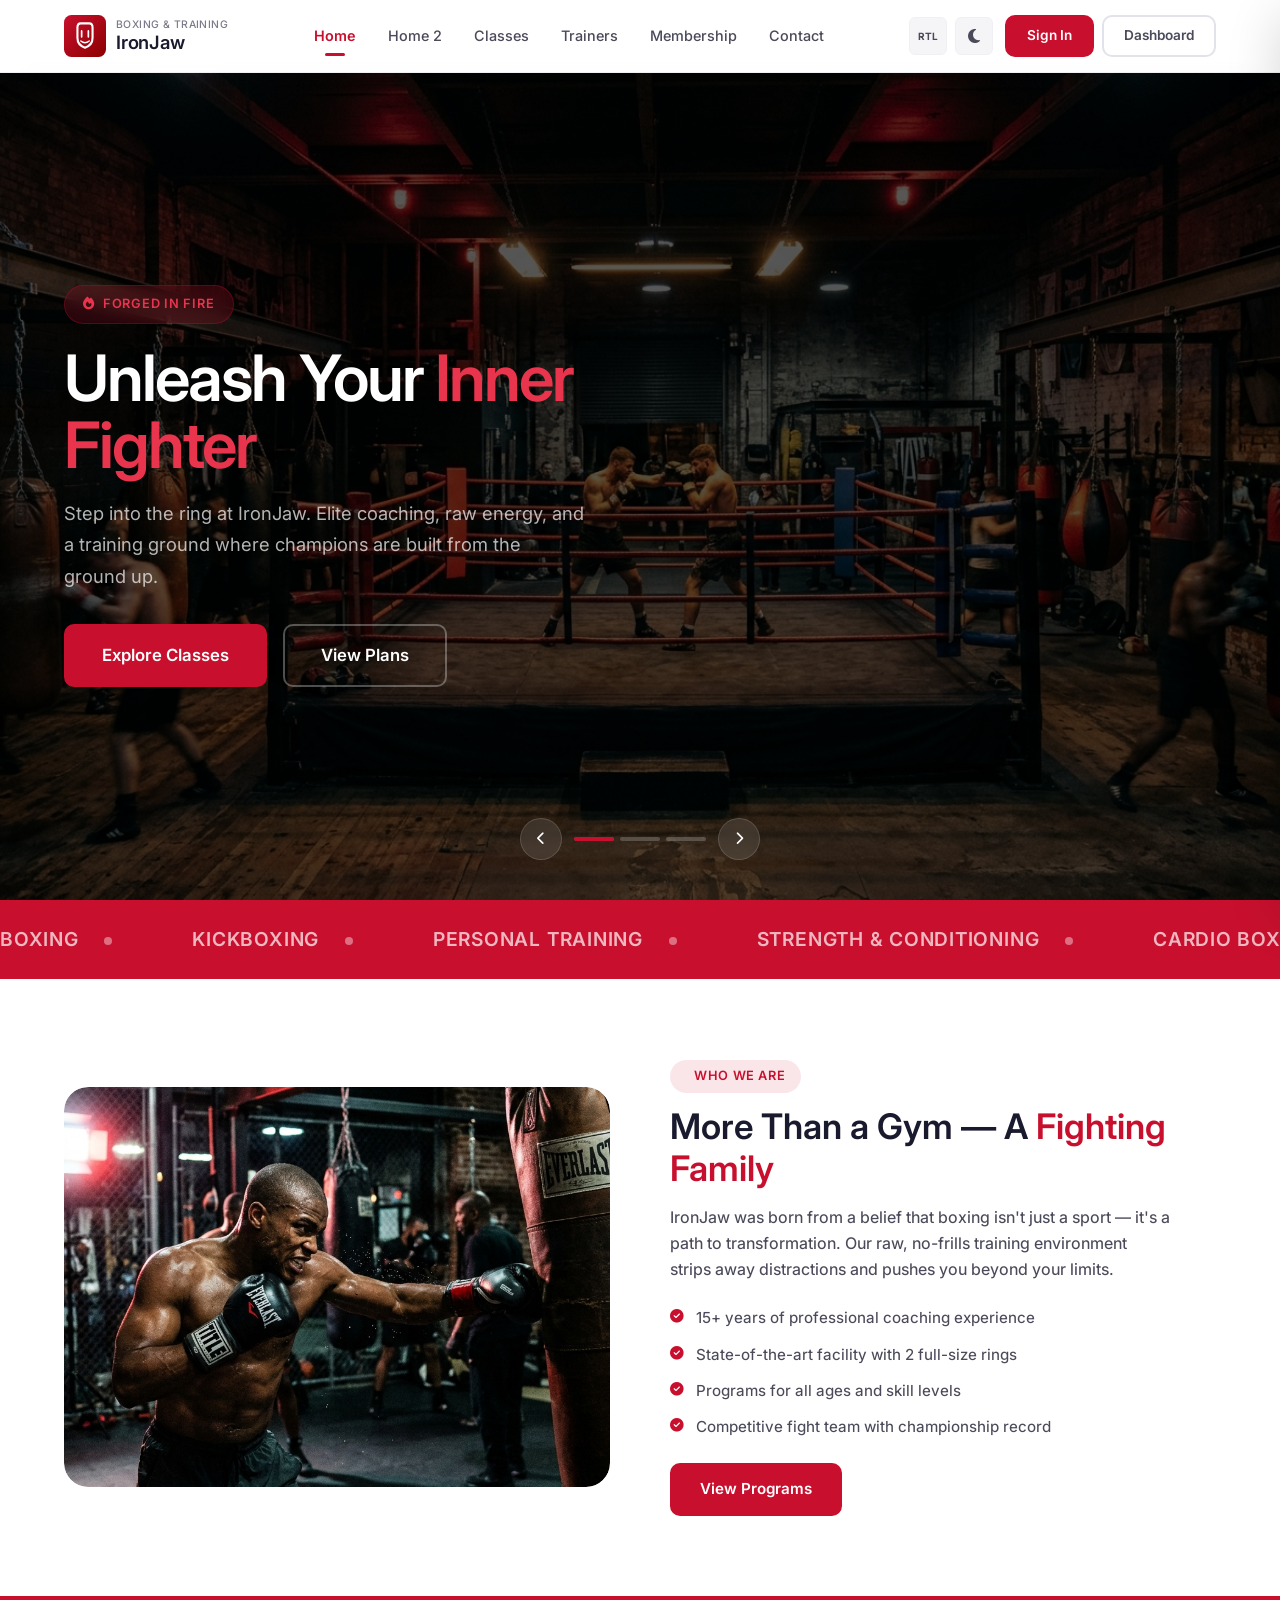
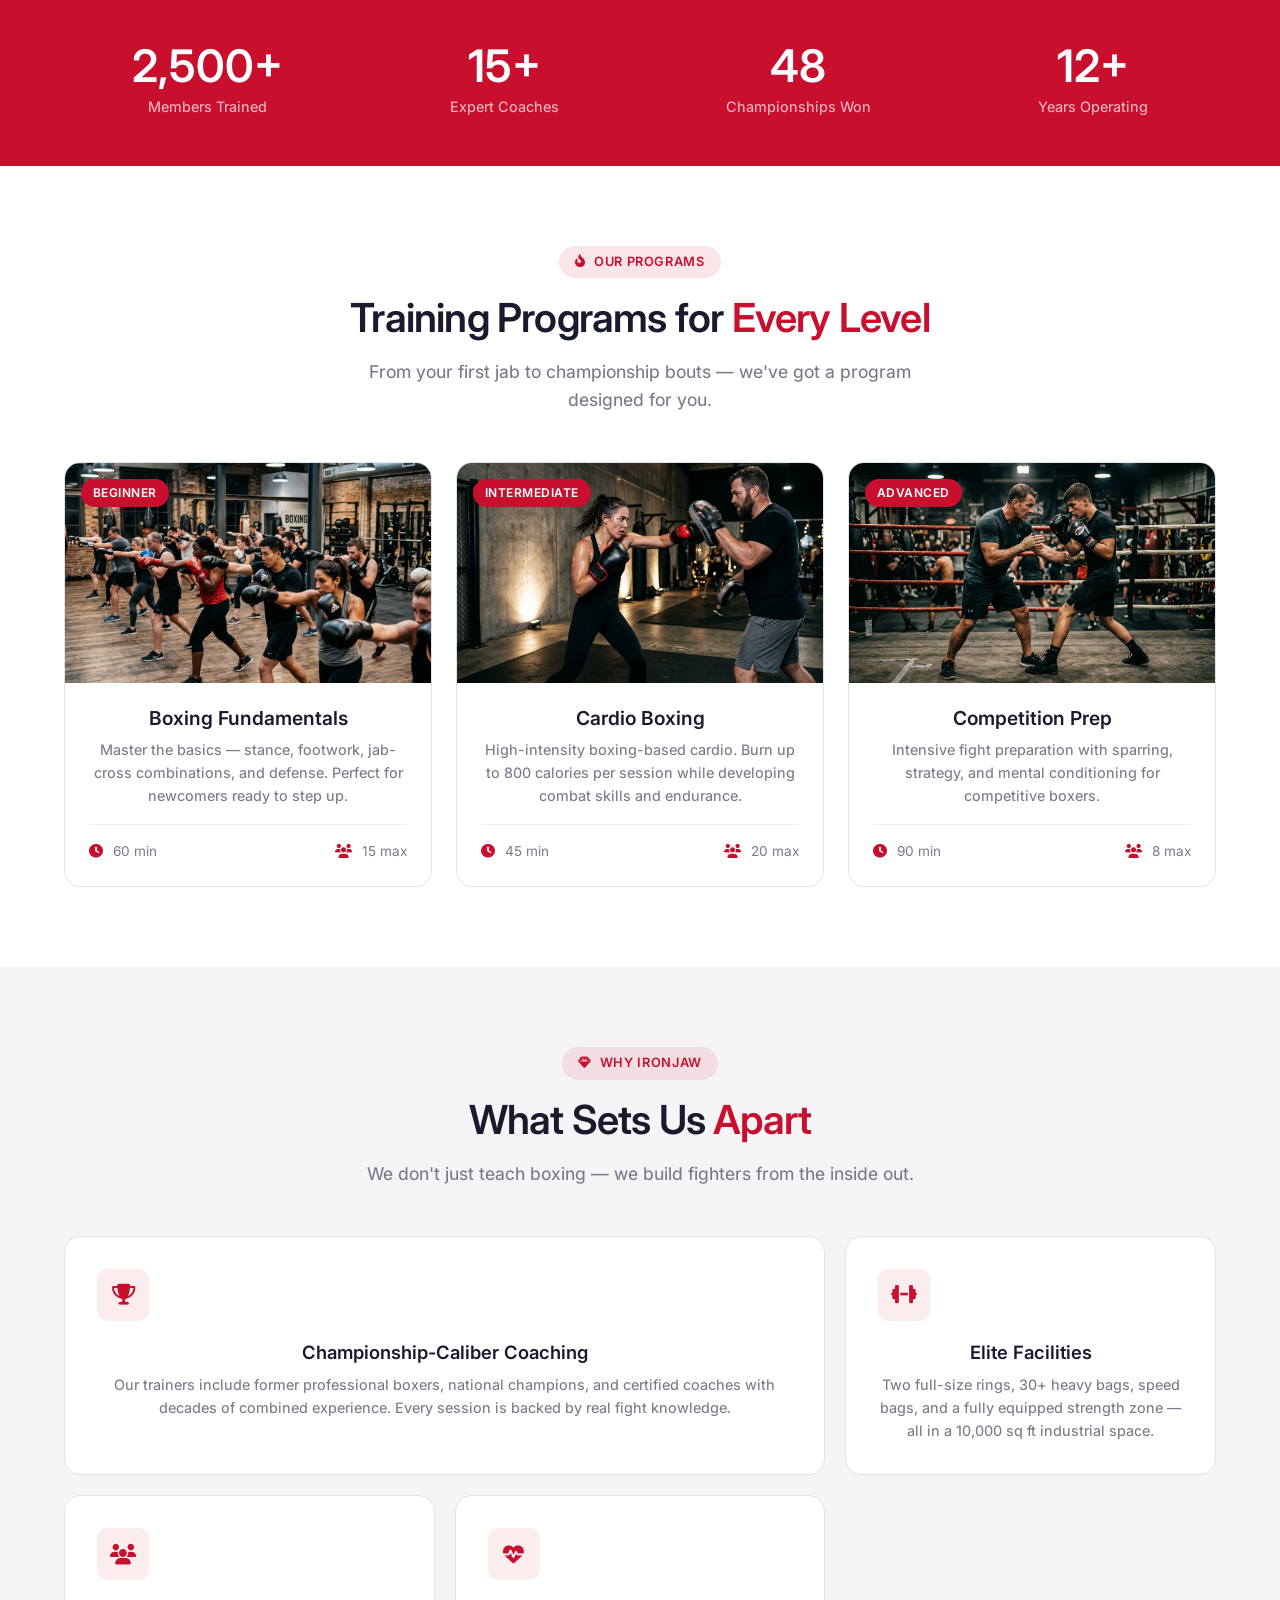
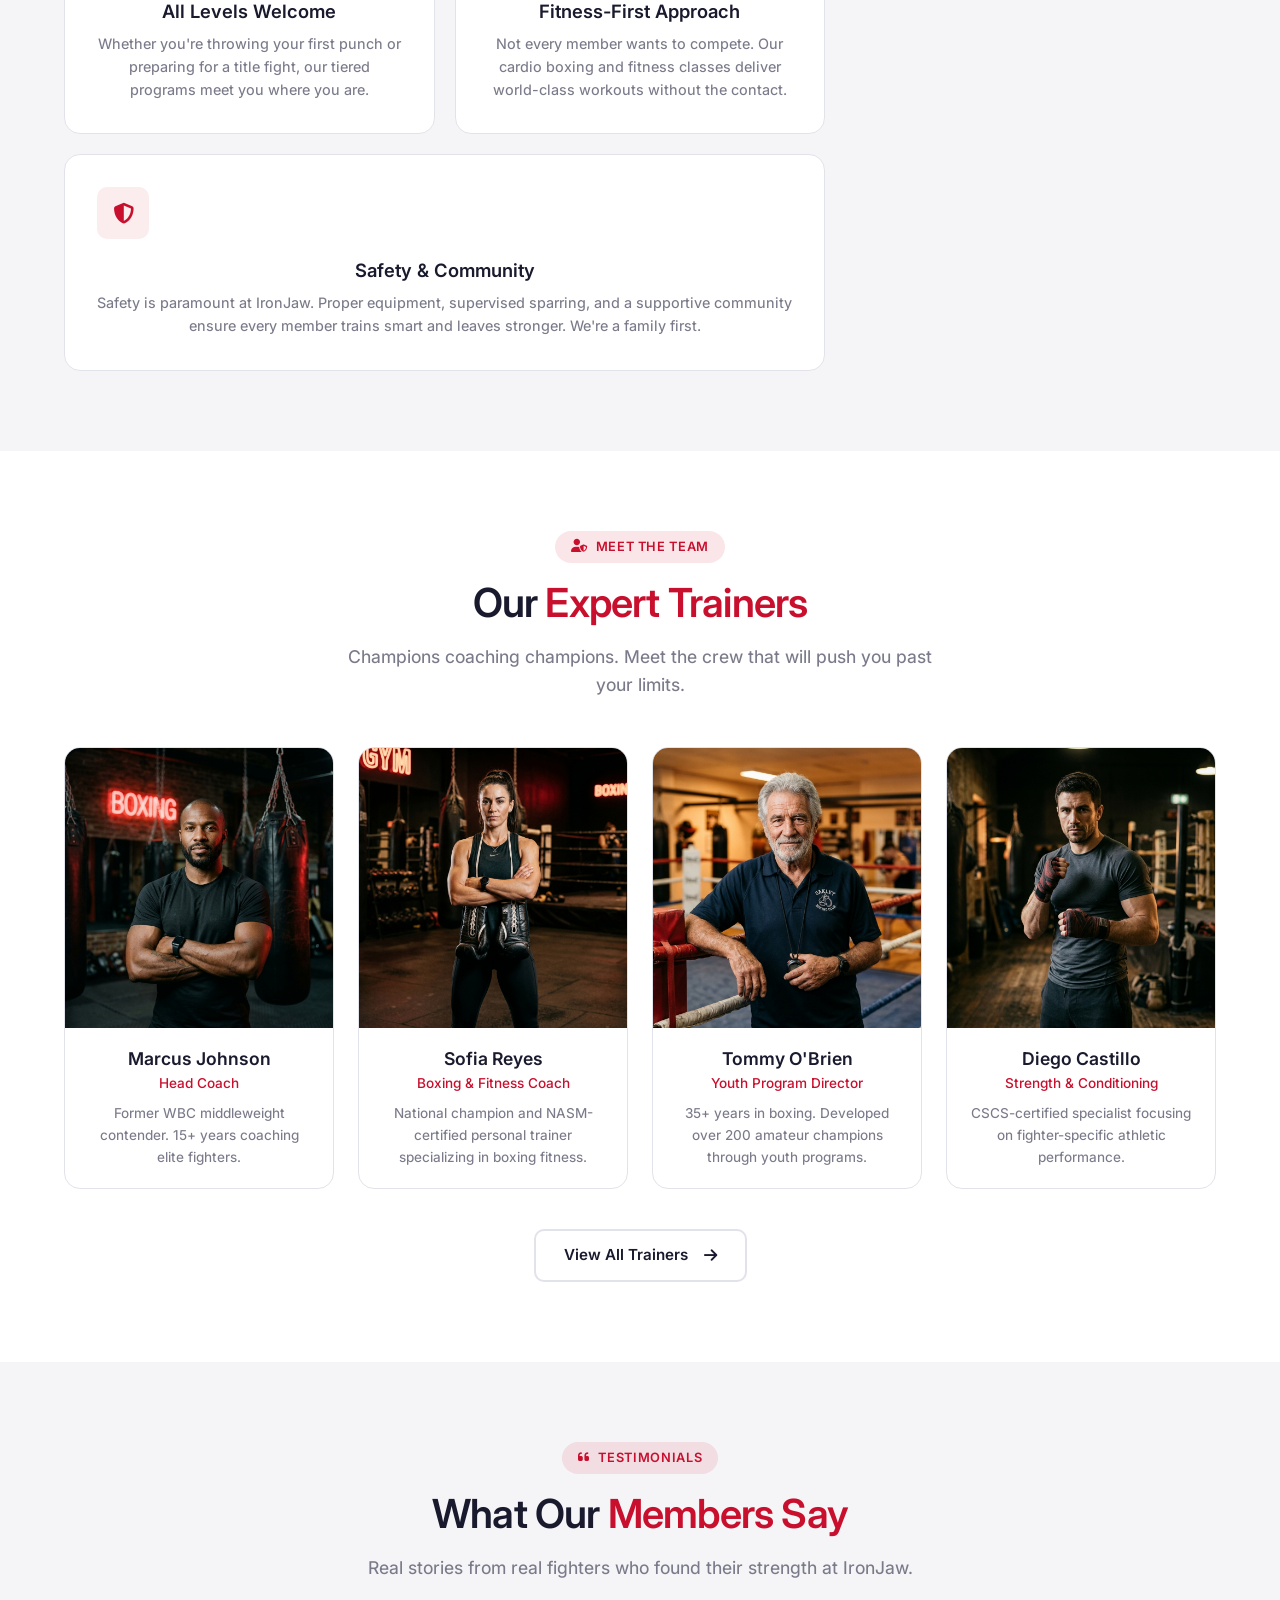
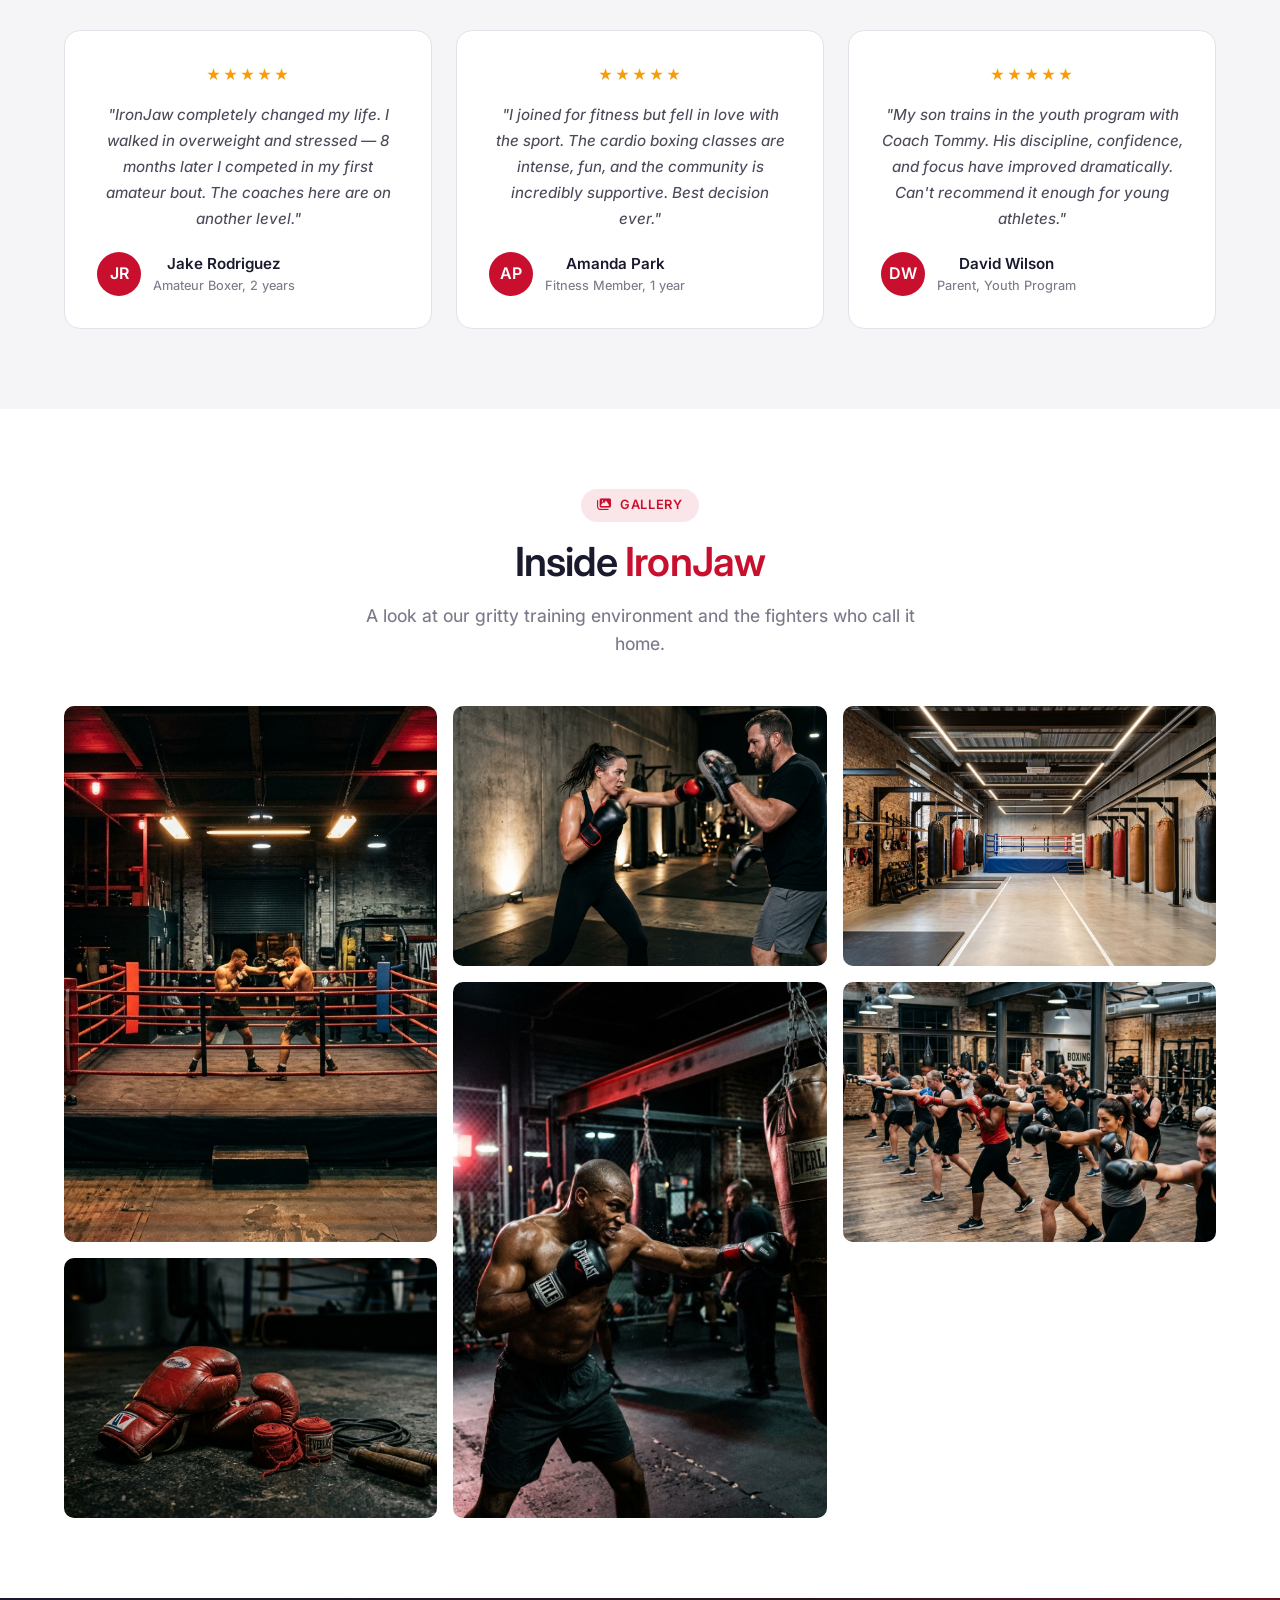
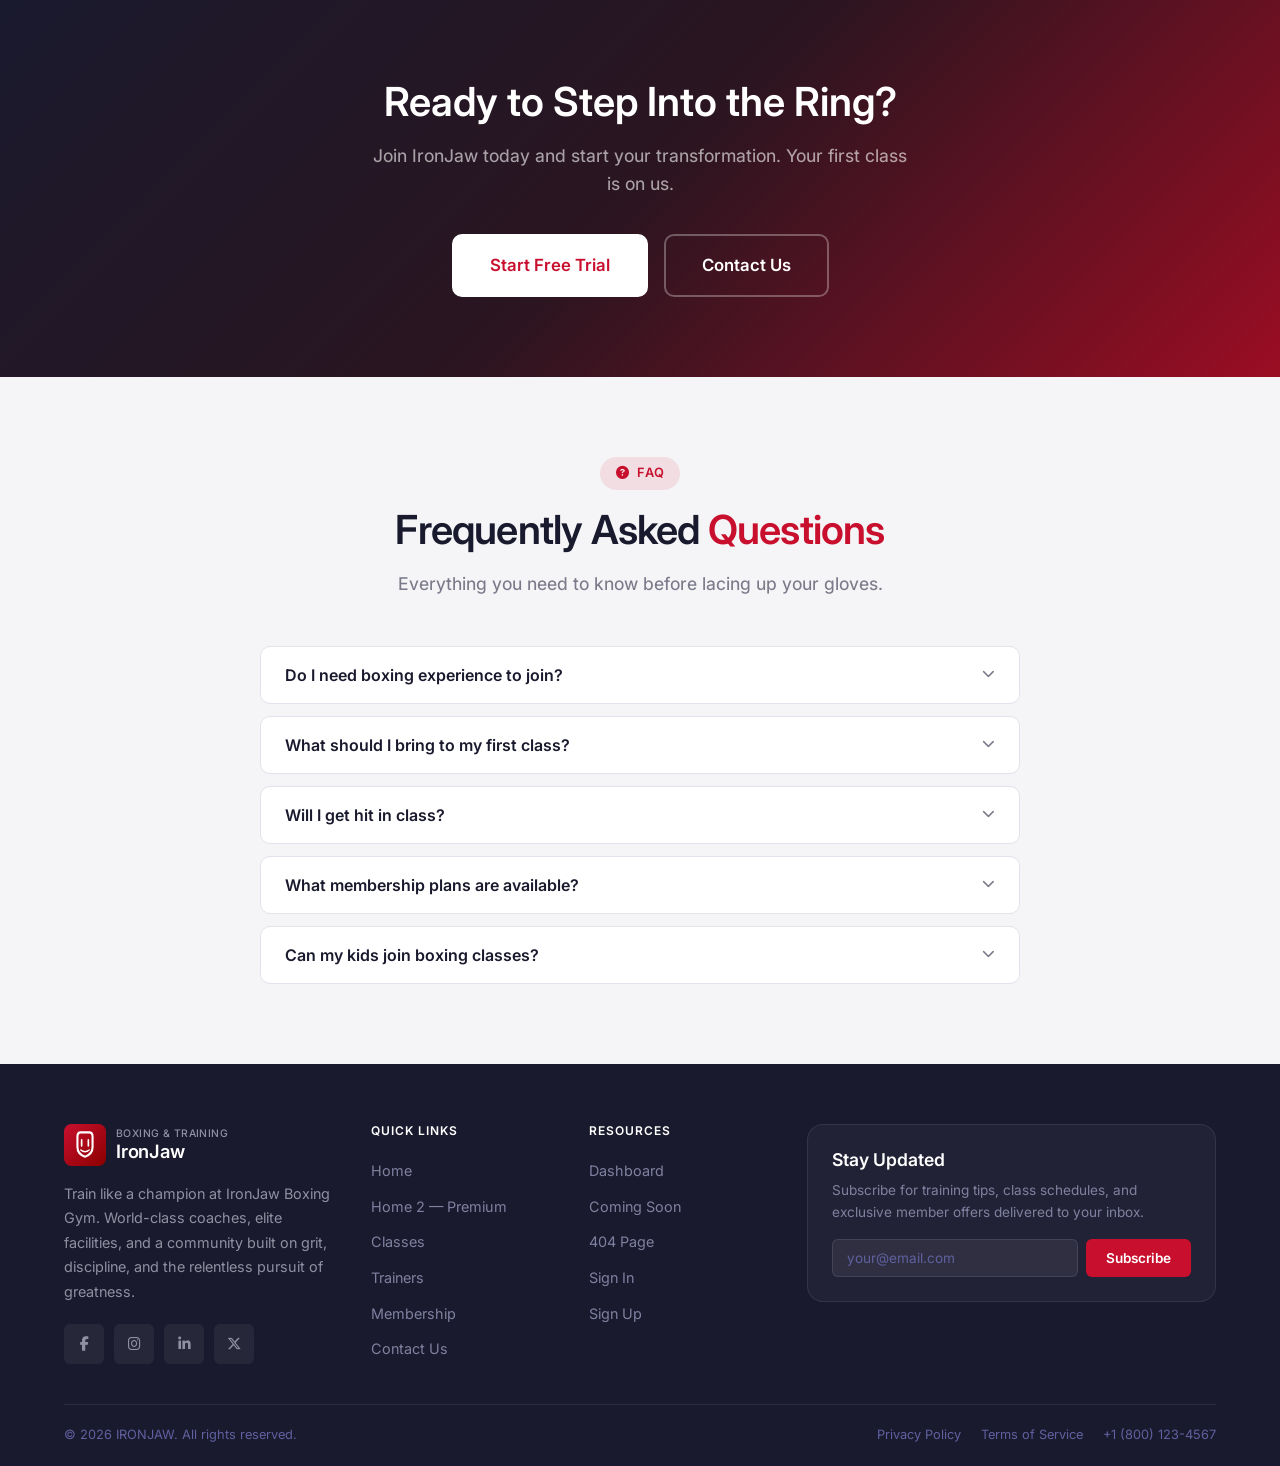
==== index.html @ fade88fa "first commit" ====
<!DOCTYPE html>
<html lang="en" dir="ltr" id="root-html">
<head>
    <meta charset="UTF-8">
    <meta name="viewport" content="width=device-width, initial-scale=1.0">
    <title>IronJaw — Boxing Gym & Training Center</title>
    <meta name="description" content="Train like a champion at IronJaw Boxing Gym. World-class coaches, elite group classes, personal training, and a community forged in grit and discipline.">
    <link rel="icon" href="favicon.svg" type="image/svg+xml">
    <link rel="preconnect" href="https://fonts.googleapis.com">
    <link rel="preconnect" href="https://fonts.gstatic.com" crossorigin>
    <link href="https://fonts.googleapis.com/css2?family=Inter:wght@400;450;500;600;700&display=swap" rel="stylesheet">
    <link rel="stylesheet" href="https://cdnjs.cloudflare.com/ajax/libs/font-awesome/6.5.1/css/all.min.css">
    <link rel="stylesheet" href="style.css">
    <script>
        (function(){try{if(localStorage.getItem('ij-dark')==='1'){document.documentElement.classList.add('dark')}if(localStorage.getItem('ij-rtl')==='1'){document.documentElement.setAttribute('dir','rtl')}}catch(e){}})();
    </script>
</head>
<body>

<div id="navbar-placeholder"></div>

<!-- ============ HERO SLIDER ============ -->
<section class="hero-slider" id="heroSlider">
    <div class="hero-slide active" aria-hidden="false">
        <div class="hero-slide-bg"><img src="assets/images/hero-boxing-ring.jpg" alt="Boxing ring with athletes training"></div>
        <div class="hero-slide-content">
            <div class="hero-tag"><i class="fas fa-fire"></i> Forged in Fire</div>
            <h1 class="hero-title">Unleash Your <span>Inner Fighter</span></h1>
            <p class="hero-desc">Step into the ring at IronJaw. Elite coaching, raw energy, and a training ground where champions are built from the ground up.</p>
            <div class="hero-actions">
                <a href="classes.html" class="btn btn-primary btn-lg">Explore Classes</a>
                <a href="pricing.html" class="btn btn-secondary btn-lg" style="color:#fff;border-color:rgba(255,255,255,0.3);">View Plans</a>
            </div>
        </div>
    </div>
    <div class="hero-slide" aria-hidden="true">
        <div class="hero-slide-bg"><img src="assets/images/hero2-sparring.jpg" alt="Two boxers sparring in ring"></div>
        <div class="hero-slide-content">
            <div class="hero-tag"><i class="fas fa-dumbbell"></i> Train Hard</div>
            <h1 class="hero-title">Train Like a <span>Champion</span></h1>
            <p class="hero-desc">From beginners to competitive fighters, our world-class trainers guide you every step — developing power, speed, and unstoppable confidence.</p>
            <div class="hero-actions">
                <a href="trainers.html" class="btn btn-primary btn-lg">Meet Trainers</a>
                <a href="signup.html" class="btn btn-secondary btn-lg" style="color:#fff;border-color:rgba(255,255,255,0.3);">Start Free Trial</a>
            </div>
        </div>
    </div>
    <div class="hero-slide" aria-hidden="true">
        <div class="hero-slide-bg"><img src="assets/images/coach-training.jpg" alt="Coach training boxer in ring"></div>
        <div class="hero-slide-content">
            <div class="hero-tag"><i class="fas fa-shield-halved"></i> Expert Guidance</div>
            <h1 class="hero-title">Personal <span>Training</span> Redefined</h1>
            <p class="hero-desc">One-on-one sessions tailored to your goals. Our certified coaches bring out peak performance in every fighter they train.</p>
            <div class="hero-actions">
                <a href="contact.html" class="btn btn-primary btn-lg">Book a Session</a>
                <a href="classes.html" class="btn btn-secondary btn-lg" style="color:#fff;border-color:rgba(255,255,255,0.3);">Class Schedule</a>
            </div>
        </div>
    </div>
    <div class="hero-controls">
        <button class="hero-nav-btn" id="heroPrevBtn" aria-label="Previous slide"><i class="fas fa-chevron-left"></i></button>
        <div class="hero-dots">
            <div class="hero-dot active"><div class="hero-dot-fill"></div></div>
            <div class="hero-dot"><div class="hero-dot-fill"></div></div>
            <div class="hero-dot"><div class="hero-dot-fill"></div></div>
        </div>
        <button class="hero-nav-btn" id="heroNextBtn" aria-label="Next slide"><i class="fas fa-chevron-right"></i></button>
    </div>
</section>

<!-- ============ SECTION 2: MARQUEE ============ -->
<div class="marquee-section">
    <div class="marquee-track">
        <span class="marquee-item">Boxing <span class="dot"></span></span>
        <span class="marquee-item">Kickboxing <span class="dot"></span></span>
        <span class="marquee-item">Personal Training <span class="dot"></span></span>
        <span class="marquee-item">Strength & Conditioning <span class="dot"></span></span>
        <span class="marquee-item">Cardio Boxing <span class="dot"></span></span>
        <span class="marquee-item">Youth Programs <span class="dot"></span></span>
        <span class="marquee-item">Competition Prep <span class="dot"></span></span>
        <span class="marquee-item">Boxing <span class="dot"></span></span>
        <span class="marquee-item">Kickboxing <span class="dot"></span></span>
        <span class="marquee-item">Personal Training <span class="dot"></span></span>
        <span class="marquee-item">Strength & Conditioning <span class="dot"></span></span>
        <span class="marquee-item">Cardio Boxing <span class="dot"></span></span>
        <span class="marquee-item">Youth Programs <span class="dot"></span></span>
        <span class="marquee-item">Competition Prep <span class="dot"></span></span>
    </div>
</div>

<!-- ============ SECTION 3: ABOUT SPLIT ============ -->
<section class="section">
    <div class="container">
        <div class="split-row">
            <div class="split-img slide-left">
                <img src="assets/images/boxer-training-bag.jpg" alt="Boxer training with heavy bag">
                <div class="split-accent"></div>
            </div>
            <div class="split-content slide-right">
                <span class="section-badge"><i class="fas fa-boxing-glove"></i> Who We Are</span>
                <h2>More Than a Gym — A <span style="color:var(--primary);">Fighting Family</span></h2>
                <p>IronJaw was born from a belief that boxing isn't just a sport — it's a path to transformation. Our raw, no-frills training environment strips away distractions and pushes you beyond your limits.</p>
                <div class="split-list">
                    <div class="split-list-item"><i class="fas fa-check-circle"></i> 15+ years of professional coaching experience</div>
                    <div class="split-list-item"><i class="fas fa-check-circle"></i> State-of-the-art facility with 2 full-size rings</div>
                    <div class="split-list-item"><i class="fas fa-check-circle"></i> Programs for all ages and skill levels</div>
                    <div class="split-list-item"><i class="fas fa-check-circle"></i> Competitive fight team with championship record</div>
                </div>
                <a href="classes.html" class="btn btn-primary">View Programs</a>
            </div>
        </div>
    </div>
</section>

<!-- ============ SECTION 4: STATS STRIP ============ -->
<div class="stats-strip">
    <div class="container">
        <div class="stat-block fade-up">
            <div class="stat-num" data-count="2500" data-suffix="+">0</div>
            <div class="stat-label">Members Trained</div>
        </div>
        <div class="stat-block fade-up delay-1">
            <div class="stat-num" data-count="15" data-suffix="+">0</div>
            <div class="stat-label">Expert Coaches</div>
        </div>
        <div class="stat-block fade-up delay-2">
            <div class="stat-num" data-count="48">0</div>
            <div class="stat-label">Championships Won</div>
        </div>
        <div class="stat-block fade-up delay-3">
            <div class="stat-num" data-count="12" data-suffix="+">0</div>
            <div class="stat-label">Years Operating</div>
        </div>
    </div>
</div>

<!-- ============ SECTION 5: PROGRAMS ============ -->
<section class="section" id="programs">
    <div class="container text-center">
        <span class="section-badge fade-up"><i class="fas fa-fire-flame-curved"></i> Our Programs</span>
        <h2 class="section-title fade-up">Training Programs for <span style="color:var(--primary);">Every Level</span></h2>
        <p class="section-subtitle fade-up">From your first jab to championship bouts — we've got a program designed for you.</p>

        <div class="programs-grid">
            <div class="program-card fade-up">
                <div class="program-card-img">
                    <img src="assets/images/group-boxing-class.jpg" alt="Group boxing class">
                    <span class="program-card-level">Beginner</span>
                </div>
                <div class="program-card-body">
                    <h3 class="program-card-title">Boxing Fundamentals</h3>
                    <p class="program-card-desc">Master the basics — stance, footwork, jab-cross combinations, and defense. Perfect for newcomers ready to step up.</p>
                    <div class="program-card-meta">
                        <span><i class="fas fa-clock"></i> 60 min</span>
                        <span><i class="fas fa-users"></i> 15 max</span>
                    </div>
                </div>
            </div>
            <div class="program-card fade-up delay-1">
                <div class="program-card-img">
                    <img src="assets/images/boxing-cardio.jpg" alt="Cardio boxing session">
                    <span class="program-card-level">Intermediate</span>
                </div>
                <div class="program-card-body">
                    <h3 class="program-card-title">Cardio Boxing</h3>
                    <p class="program-card-desc">High-intensity boxing-based cardio. Burn up to 800 calories per session while developing combat skills and endurance.</p>
                    <div class="program-card-meta">
                        <span><i class="fas fa-clock"></i> 45 min</span>
                        <span><i class="fas fa-users"></i> 20 max</span>
                    </div>
                </div>
            </div>
            <div class="program-card fade-up delay-2">
                <div class="program-card-img">
                    <img src="assets/images/coach-training.jpg" alt="Advanced sparring session">
                    <span class="program-card-level">Advanced</span>
                </div>
                <div class="program-card-body">
                    <h3 class="program-card-title">Competition Prep</h3>
                    <p class="program-card-desc">Intensive fight preparation with sparring, strategy, and mental conditioning for competitive boxers.</p>
                    <div class="program-card-meta">
                        <span><i class="fas fa-clock"></i> 90 min</span>
                        <span><i class="fas fa-users"></i> 8 max</span>
                    </div>
                </div>
            </div>
        </div>
    </div>
</section>

<!-- ============ SECTION 6: BENTO FEATURES ============ -->
<section class="section section-alt">
    <div class="container text-center">
        <span class="section-badge fade-up"><i class="fas fa-gem"></i> Why IronJaw</span>
        <h2 class="section-title fade-up">What Sets Us <span style="color:var(--primary);">Apart</span></h2>
        <p class="section-subtitle fade-up">We don't just teach boxing — we build fighters from the inside out.</p>

        <div class="bento-grid">
            <div class="bento-card span-2 fade-up">
                <div class="bento-card-icon"><i class="fas fa-trophy"></i></div>
                <h3>Championship-Caliber Coaching</h3>
                <p>Our trainers include former professional boxers, national champions, and certified coaches with decades of combined experience. Every session is backed by real fight knowledge.</p>
            </div>
            <div class="bento-card fade-up delay-1">
                <div class="bento-card-icon"><i class="fas fa-dumbbell"></i></div>
                <h3>Elite Facilities</h3>
                <p>Two full-size rings, 30+ heavy bags, speed bags, and a fully equipped strength zone — all in a 10,000 sq ft industrial space.</p>
            </div>
            <div class="bento-card fade-up delay-2">
                <div class="bento-card-icon"><i class="fas fa-users"></i></div>
                <h3>All Levels Welcome</h3>
                <p>Whether you're throwing your first punch or preparing for a title fight, our tiered programs meet you where you are.</p>
            </div>
            <div class="bento-card fade-up delay-3">
                <div class="bento-card-icon"><i class="fas fa-heart-pulse"></i></div>
                <h3>Fitness-First Approach</h3>
                <p>Not every member wants to compete. Our cardio boxing and fitness classes deliver world-class workouts without the contact.</p>
            </div>
            <div class="bento-card span-2 fade-up delay-4">
                <div class="bento-card-icon"><i class="fas fa-shield-halved"></i></div>
                <h3>Safety & Community</h3>
                <p>Safety is paramount at IronJaw. Proper equipment, supervised sparring, and a supportive community ensure every member trains smart and leaves stronger. We're a family first.</p>
            </div>
        </div>
    </div>
</section>

<!-- ============ SECTION 7: TRAINERS PREVIEW ============ -->
<section class="section">
    <div class="container text-center">
        <span class="section-badge fade-up"><i class="fas fa-user-shield"></i> Meet the Team</span>
        <h2 class="section-title fade-up">Our <span style="color:var(--primary);">Expert Trainers</span></h2>
        <p class="section-subtitle fade-up">Champions coaching champions. Meet the crew that will push you past your limits.</p>

        <div class="trainers-grid">
            <div class="trainer-card fade-up">
                <div class="trainer-card-img"><img src="assets/images/trainer-1.jpg" alt="Marcus Johnson"></div>
                <div class="trainer-card-body">
                    <h3 class="trainer-card-name">Marcus Johnson</h3>
                    <p class="trainer-card-role">Head Coach</p>
                    <p class="trainer-card-desc">Former WBC middleweight contender. 15+ years coaching elite fighters.</p>
                </div>
            </div>
            <div class="trainer-card fade-up delay-1">
                <div class="trainer-card-img"><img src="assets/images/trainer-2.jpg" alt="Sofia Reyes"></div>
                <div class="trainer-card-body">
                    <h3 class="trainer-card-name">Sofia Reyes</h3>
                    <p class="trainer-card-role">Boxing & Fitness Coach</p>
                    <p class="trainer-card-desc">National champion and NASM-certified personal trainer specializing in boxing fitness.</p>
                </div>
            </div>
            <div class="trainer-card fade-up delay-2">
                <div class="trainer-card-img"><img src="assets/images/trainer-3.jpg" alt="Tommy O'Brien"></div>
                <div class="trainer-card-body">
                    <h3 class="trainer-card-name">Tommy O'Brien</h3>
                    <p class="trainer-card-role">Youth Program Director</p>
                    <p class="trainer-card-desc">35+ years in boxing. Developed over 200 amateur champions through youth programs.</p>
                </div>
            </div>
            <div class="trainer-card fade-up delay-3">
                <div class="trainer-card-img"><img src="assets/images/trainer-4.jpg" alt="Diego Castillo"></div>
                <div class="trainer-card-body">
                    <h3 class="trainer-card-name">Diego Castillo</h3>
                    <p class="trainer-card-role">Strength & Conditioning</p>
                    <p class="trainer-card-desc">CSCS-certified specialist focusing on fighter-specific athletic performance.</p>
                </div>
            </div>
        </div>
        <div style="margin-top:40px;" class="fade-up">
            <a href="trainers.html" class="btn btn-secondary">View All Trainers <i class="fas fa-arrow-right" style="margin-left:8px;"></i></a>
        </div>
    </div>
</section>

<!-- ============ SECTION 8: TESTIMONIALS ============ -->
<section class="section section-alt">
    <div class="container text-center">
        <span class="section-badge fade-up"><i class="fas fa-quote-left"></i> Testimonials</span>
        <h2 class="section-title fade-up">What Our <span style="color:var(--primary);">Members Say</span></h2>
        <p class="section-subtitle fade-up">Real stories from real fighters who found their strength at IronJaw.</p>

        <div class="testimonials-grid">
            <div class="testimonial-card fade-up">
                <div class="testimonial-stars">★★★★★</div>
                <p class="testimonial-text">"IronJaw completely changed my life. I walked in overweight and stressed — 8 months later I competed in my first amateur bout. The coaches here are on another level."</p>
                <div class="testimonial-author">
                    <div class="testimonial-avatar">JR</div>
                    <div>
                        <div class="testimonial-name">Jake Rodriguez</div>
                        <div class="testimonial-role">Amateur Boxer, 2 years</div>
                    </div>
                </div>
            </div>
            <div class="testimonial-card fade-up delay-1">
                <div class="testimonial-stars">★★★★★</div>
                <p class="testimonial-text">"I joined for fitness but fell in love with the sport. The cardio boxing classes are intense, fun, and the community is incredibly supportive. Best decision ever."</p>
                <div class="testimonial-author">
                    <div class="testimonial-avatar">AP</div>
                    <div>
                        <div class="testimonial-name">Amanda Park</div>
                        <div class="testimonial-role">Fitness Member, 1 year</div>
                    </div>
                </div>
            </div>
            <div class="testimonial-card fade-up delay-2">
                <div class="testimonial-stars">★★★★★</div>
                <p class="testimonial-text">"My son trains in the youth program with Coach Tommy. His discipline, confidence, and focus have improved dramatically. Can't recommend it enough for young athletes."</p>
                <div class="testimonial-author">
                    <div class="testimonial-avatar">DW</div>
                    <div>
                        <div class="testimonial-name">David Wilson</div>
                        <div class="testimonial-role">Parent, Youth Program</div>
                    </div>
                </div>
            </div>
        </div>
    </div>
</section>

<!-- ============ SECTION 9: GALLERY ============ -->
<section class="section">
    <div class="container text-center">
        <span class="section-badge fade-up"><i class="fas fa-images"></i> Gallery</span>
        <h2 class="section-title fade-up">Inside <span style="color:var(--primary);">IronJaw</span></h2>
        <p class="section-subtitle fade-up">A look at our gritty training environment and the fighters who call it home.</p>

        <div class="gallery-grid fade-up">
            <div class="gallery-item"><img src="assets/images/hero-boxing-ring.jpg" alt="Boxing ring"></div>
            <div class="gallery-item"><img src="assets/images/boxing-cardio.jpg" alt="Boxing cardio"></div>
            <div class="gallery-item"><img src="assets/images/gym-interior.jpg" alt="Gym interior"></div>
            <div class="gallery-item"><img src="assets/images/boxer-training-bag.jpg" alt="Boxer training"></div>
            <div class="gallery-item"><img src="assets/images/group-boxing-class.jpg" alt="Group class"></div>
            <div class="gallery-item"><img src="assets/images/boxing-equipment.jpg" alt="Equipment"></div>
        </div>
    </div>
</section>

<!-- ============ SECTION 10: CTA ============ -->
<section class="cta-section">
    <div class="container">
        <h2 class="fade-up">Ready to Step Into the Ring?</h2>
        <p class="fade-up">Join IronJaw today and start your transformation. Your first class is on us.</p>
        <div class="cta-actions fade-up">
            <a href="signup.html" class="btn btn-primary btn-lg">Start Free Trial</a>
            <a href="contact.html" class="btn btn-secondary btn-lg">Contact Us</a>
        </div>
    </div>
</section>

<!-- ============ SECTION 11: FAQ ============ -->
<section class="section section-alt">
    <div class="container text-center">
        <span class="section-badge fade-up"><i class="fas fa-circle-question"></i> FAQ</span>
        <h2 class="section-title fade-up">Frequently Asked <span style="color:var(--primary);">Questions</span></h2>
        <p class="section-subtitle fade-up">Everything you need to know before lacing up your gloves.</p>

        <div class="faq-list">
            <div class="faq-item fade-up">
                <button class="faq-question">Do I need boxing experience to join? <i class="fas fa-chevron-down"></i></button>
                <div class="faq-answer"><div class="faq-answer-inner">Absolutely not! Our beginner programs are designed for people with zero experience. We'll teach you everything from proper stance and footwork to basic combinations. All skill levels are welcome at IronJaw.</div></div>
            </div>
            <div class="faq-item fade-up delay-1">
                <button class="faq-question">What should I bring to my first class? <i class="fas fa-chevron-down"></i></button>
                <div class="faq-answer"><div class="faq-answer-inner">Wear comfortable workout clothes and athletic shoes. We provide boxing gloves and hand wraps for beginners. Bring a water bottle and a towel. As you progress, we recommend investing in your own gloves and wraps.</div></div>
            </div>
            <div class="faq-item fade-up delay-2">
                <button class="faq-question">Will I get hit in class? <i class="fas fa-chevron-down"></i></button>
                <div class="faq-answer"><div class="faq-answer-inner">Our fitness and fundamental classes are non-contact. Sparring is only available in intermediate and advanced classes, and always under strict supervision with proper protective equipment. You control your level of contact.</div></div>
            </div>
            <div class="faq-item fade-up delay-3">
                <button class="faq-question">What membership plans are available? <i class="fas fa-chevron-down"></i></button>
                <div class="faq-answer"><div class="faq-answer-inner">We offer three main plans: Starter (group classes only), Fighter (unlimited classes + sparring), and Champion (all-inclusive with personal training). Visit our Membership page for full pricing details.</div></div>
            </div>
            <div class="faq-item fade-up delay-4">
                <button class="faq-question">Can my kids join boxing classes? <i class="fas fa-chevron-down"></i></button>
                <div class="faq-answer"><div class="faq-answer-inner">Yes! Our Youth Program accepts children ages 8–16. Led by Coach Tommy O'Brien, these classes focus on fitness, discipline, coordination, and fundamental boxing skills in a safe, encouraging environment.</div></div>
            </div>
        </div>
    </div>
</section>

<div id="footer-placeholder"></div>

<script src="components.js"></script>
</body>
</html>
---- style.css ----
/* ===================================================
   IRONJAW — STYLE.CSS
   Boxing Gym & Training Center
   Primary: #C8102E (Crimson Red)  Secondary: #1A1A2E (Dark Navy)
   =================================================== */

/* ---- CSS VARIABLES ---- */
:root {
    /* Brand Colors */
    --primary: #C8102E;
    --primary-dark: #9B0D23;
    --primary-light: #E8354D;
    --secondary: #1A1A2E;
    --secondary-light: #2A2A42;
    --accent: #C8102E;

    /* Backgrounds */
    --bg: #FFFFFF;
    --bg-alt: #F5F5F7;
    --bg-card: #FFFFFF;
    --bg-elevated: #FFFFFF;

    /* Text */
    --text: #1A1A2E;
    --text-secondary: #4A4A5A;
    --text-muted: #7A7A8A;
    --text-inverse: #FFFFFF;

    /* Borders */
    --border: #E2E2EA;
    --border-light: #F0F0F4;

    /* Indicators */
    --success: #22C55E;
    --warning: #F59E0B;
    --danger: #EF4444;
    --info: #3B82F6;

    /* Shadows */
    --shadow-sm: 0 1px 3px rgba(0,0,0,0.06);
    --shadow-md: 0 4px 12px rgba(0,0,0,0.08);
    --shadow-lg: 0 8px 30px rgba(0,0,0,0.12);
    --shadow-xl: 0 16px 50px rgba(0,0,0,0.16);

    /* Radius */
    --radius-sm: 6px;
    --radius-md: 10px;
    --radius-lg: 16px;
    --radius-xl: 24px;
    --radius-full: 9999px;

    /* Transitions */
    --ease: cubic-bezier(0.4, 0, 0.2, 1);
    --transition: 0.3s var(--ease);

    /* Font */
    --font: 'Inter', system-ui, -apple-system, sans-serif;
}

/* ---- DARK MODE ---- */
.dark {
    --bg: #0D0D14;
    --bg-alt: #141420;
    --bg-card: #1A1A28;
    --bg-elevated: #20202F;
    --text: #F0F0F4;
    --text-secondary: #B0B0C0;
    --text-muted: #707080;
    --text-inverse: #1A1A2E;
    --border: #2A2A3A;
    --border-light: #1F1F30;
    --shadow-sm: 0 1px 3px rgba(0,0,0,0.3);
    --shadow-md: 0 4px 12px rgba(0,0,0,0.4);
    --shadow-lg: 0 8px 30px rgba(0,0,0,0.5);
    --shadow-xl: 0 16px 50px rgba(0,0,0,0.6);
}

/* ---- RESET ---- */
*, *::before, *::after { box-sizing: border-box; margin: 0; padding: 0; }
html { scroll-behavior: smooth; }
body {
    font-family: var(--font);
    background: var(--bg);
    color: var(--text);
    line-height: 1.6;
    font-weight: 400;
    -webkit-font-smoothing: antialiased;
    overflow-x: hidden;
    transition: background 0.4s var(--ease), color 0.3s var(--ease);
}
img { max-width: 100%; height: auto; display: block; }
a { text-decoration: none; color: inherit; transition: color var(--transition); }
ul { list-style: none; }
button { cursor: pointer; border: none; background: none; font-family: inherit; }
input, textarea, select { font-family: inherit; }

h1, h2, h3, h4, h5, h6 { font-weight: 600; line-height: 1.2; color: var(--text); }
p { font-weight: 400; color: var(--text-secondary); }

/* ---- LAYOUT ---- */
.container { max-width: 1200px; margin: 0 auto; padding: 0 24px; }
.section { padding: 80px 0; }
.section-alt { background: var(--bg-alt); }
.w-full { width: 100%; }
.text-center { text-align: center; }

/* Section Headers */
.section-badge {
    display: inline-flex;
    align-items: center;
    gap: 8px;
    padding: 6px 16px;
    background: rgba(200,16,46,0.1);
    color: var(--primary);
    border-radius: var(--radius-full);
    font-size: 0.8rem;
    font-weight: 600;
    letter-spacing: 0.05em;
    text-transform: uppercase;
    margin-bottom: 16px;
}
.dark .section-badge { background: rgba(200,16,46,0.15); }
.section-title {
    font-size: 2.5rem;
    font-weight: 600;
    margin-bottom: 16px;
    letter-spacing: -0.02em;
}
.section-subtitle {
    font-size: 1.1rem;
    color: var(--text-muted);
    max-width: 600px;
    margin: 0 auto 48px;
    font-weight: 450;
}

/* ---- BUTTONS ---- */
.btn {
    display: inline-flex;
    align-items: center;
    justify-content: center;
    gap: 8px;
    padding: 12px 28px;
    border-radius: var(--radius-md);
    font-weight: 600;
    font-size: 0.95rem;
    transition: all var(--transition);
    border: 2px solid transparent;
    cursor: pointer;
    white-space: nowrap;
}
.btn-primary {
    background: var(--primary);
    color: #FFFFFF;
    border-color: var(--primary);
}
.btn-primary:hover {
    background: var(--primary-dark);
    border-color: var(--primary-dark);
    transform: translateY(-2px);
    box-shadow: 0 6px 20px rgba(200,16,46,0.35);
}
.btn-secondary {
    background: transparent;
    color: var(--text);
    border-color: var(--border);
}
.btn-secondary:hover {
    border-color: var(--primary);
    color: var(--primary);
    transform: translateY(-2px);
}
.btn-sm { padding: 8px 20px; font-size: 0.85rem; }
.btn-lg { padding: 16px 36px; font-size: 1.05rem; }

/* ===================================================
   NAVBAR
   =================================================== */
.navbar {
    position: fixed;
    top: 0;
    left: 0;
    right: 0;
    z-index: 1000;
    background: rgba(255,255,255,0.85);
    backdrop-filter: blur(16px);
    -webkit-backdrop-filter: blur(16px);
    border-bottom: 1px solid var(--border-light);
    transition: all var(--transition);
}
.dark .navbar { background: rgba(13,13,20,0.9); }
.navbar.scrolled {
    box-shadow: var(--shadow-md);
    background: rgba(255,255,255,0.95);
}
.dark .navbar.scrolled { background: rgba(13,13,20,0.97); }
.navbar-spacer { height: 72px; }

.nav-inner {
    max-width: 1200px;
    margin: 0 auto;
    padding: 0 24px;
    height: 72px;
    display: flex;
    align-items: center;
    justify-content: space-between;
}

/* Logo */
.nav-logo {
    display: flex;
    align-items: center;
    gap: 10px;
    flex-shrink: 0;
}
.nav-logo-text { display: flex; flex-direction: column; line-height: 1.2; }
.brand-top { font-size: 0.65rem; font-weight: 500; color: var(--text-muted); letter-spacing: 0.04em; text-transform: uppercase; }
.brand-bottom { font-size: 1.15rem; font-weight: 600; color: var(--text); letter-spacing: -0.01em; }

/* Nav Links */
.nav-links { display: flex; align-items: center; gap: 4px; }
.nav-link {
    padding: 8px 14px;
    font-size: 0.9rem;
    font-weight: 500;
    color: var(--text-secondary);
    border-radius: var(--radius-sm);
    transition: all var(--transition);
    position: relative;
}
.nav-link:hover { color: var(--primary); }
.nav-link.active { color: var(--primary); font-weight: 600; }
.nav-link.active::after {
    content: '';
    position: absolute;
    bottom: 0;
    left: 50%;
    transform: translateX(-50%);
    width: 20px;
    height: 3px;
    background: var(--primary);
    border-radius: 2px;
}

/* Nav Actions */
.nav-actions { display: flex; align-items: center; gap: 8px; }
.nav-icon-btn {
    width: 38px;
    height: 38px;
    display: inline-flex;
    align-items: center;
    justify-content: center;
    border-radius: var(--radius-sm);
    background: var(--bg-alt);
    color: var(--text-secondary);
    font-size: 1rem;
    transition: all var(--transition);
    border: 1px solid var(--border-light);
}
.nav-icon-btn:hover { background: var(--border); color: var(--text); }
.nav-cta-btn { margin-inline-start: 4px; }
.btn-nav-dashboard {
    padding: 8px 20px;
    font-size: 0.85rem;
    font-weight: 600;
    color: var(--text-secondary);
    border: 2px solid var(--border);
    border-radius: var(--radius-md);
    transition: all var(--transition);
}
.btn-nav-dashboard:hover, .btn-nav-dashboard.active {
    border-color: var(--primary);
    color: var(--primary);
}

/* Mobile Menu */
.mobile-menu-btn { display: none; width: 38px; height: 38px; align-items: center; justify-content: center; }
.mobile-backdrop {
    display: none;
    position: fixed;
    inset: 0;
    background: rgba(0,0,0,0.5);
    z-index: 998;
    opacity: 0;
    transition: opacity 0.3s ease;
}
.mobile-backdrop.open { display: block; opacity: 1; }
.mobile-menu {
    position: fixed;
    top: 0;
    right: 0;
    width: 300px;
    height: 100vh;
    background: var(--bg);
    z-index: 999;
    padding: 80px 24px 24px;
    display: flex;
    flex-direction: column;
    gap: 4px;
    transform: translateX(100%);
    transition: transform 0.35s cubic-bezier(0.32, 0.72, 0, 1);
    box-shadow: var(--shadow-xl);
    overflow-y: auto;
}
[dir="rtl"] .mobile-menu { right: auto; left: 0; transform: translateX(-100%); }
.mobile-menu.open { transform: translateX(0); }
.mob-link {
    display: block;
    padding: 14px 16px;
    font-size: 1rem;
    font-weight: 500;
    color: var(--text-secondary);
    border-radius: var(--radius-sm);
    transition: all var(--transition);
}
.mob-link:hover, .mob-link.active { color: var(--primary); background: rgba(200,16,46,0.06); }
.mob-actions { display: flex; flex-direction: column; gap: 10px; margin-top: 16px; padding-top: 16px; border-top: 1px solid var(--border); }
.mob-toggles { display: flex; gap: 10px; margin-top: 16px; }

@media (max-width: 1024px) {
    .nav-links, .nav-cta-btn, .btn-nav-dashboard { display: none; }
    .mobile-menu-btn { display: inline-flex; }
}

/* ===================================================
   FOOTER
   =================================================== */
.footer {
    background: var(--secondary);
    color: #C0C0D0;
    padding: 60px 0 0;
}
.footer-grid {
    display: grid;
    grid-template-columns: 1.5fr 1fr 1fr 1.5fr;
    gap: 40px;
    padding-bottom: 40px;
    border-bottom: 1px solid rgba(255,255,255,0.08);
}
.footer-brand p { margin-top: 16px; font-size: 0.9rem; line-height: 1.7; color: #9090A0; }
.footer-logo { margin-bottom: 8px; }
.footer-logo .brand-top { color: #9090A0; }
.footer-logo .brand-bottom { color: #FFFFFF; }
.footer-socials { display: flex; gap: 10px; margin-top: 20px; }
.footer-social-link {
    width: 40px;
    height: 40px;
    display: inline-flex;
    align-items: center;
    justify-content: center;
    border-radius: var(--radius-sm);
    background: rgba(255,255,255,0.06);
    color: #9090A0;
    font-size: 0.9rem;
    transition: all var(--transition);
}
.footer-social-link:hover { background: var(--primary); color: #fff; transform: translateY(-2px); }

.footer-col-title {
    font-size: 0.75rem;
    font-weight: 600;
    letter-spacing: 0.08em;
    color: #FFFFFF;
    margin-bottom: 20px;
}
.footer-links li + li { margin-top: 10px; }
.footer-links a { font-size: 0.9rem; color: #8080A0; transition: color var(--transition); }
.footer-links a:hover { color: var(--primary-light); }

.footer-newsletter-card {
    background: rgba(255,255,255,0.04);
    border: 1px solid rgba(255,255,255,0.08);
    border-radius: var(--radius-lg);
    padding: 24px;
}
.footer-newsletter-title { font-size: 1.1rem; font-weight: 600; color: #fff; margin-bottom: 10px; }
.footer-newsletter-desc { font-size: 0.85rem; color: #8080A0; margin-bottom: 16px; }
.footer-newsletter-form { display: flex; gap: 8px; }
.footer-newsletter-input {
    flex: 1;
    padding: 10px 14px;
    background: rgba(255,255,255,0.06);
    border: 1px solid rgba(255,255,255,0.1);
    border-radius: var(--radius-sm);
    color: #fff;
    font-size: 0.85rem;
    outline: none;
    transition: border-color var(--transition);
}
.footer-newsletter-input:focus { border-color: var(--primary); }
.footer-newsletter-input::placeholder { color: #6060A0; }
.footer-newsletter-btn {
    padding: 10px 20px;
    background: var(--primary);
    color: #fff;
    border: none;
    border-radius: var(--radius-sm);
    font-size: 0.85rem;
    font-weight: 600;
    cursor: pointer;
    transition: all var(--transition);
    white-space: nowrap;
}
.footer-newsletter-btn:hover { background: var(--primary-dark); }

.footer-bottom {
    display: flex;
    justify-content: space-between;
    align-items: center;
    padding: 20px 0;
    flex-wrap: wrap;
    gap: 12px;
}
.footer-copyright { font-size: 0.8rem; color: #6060A0; }
.footer-bottom-links { display: flex; gap: 20px; }
.footer-bottom-links a { font-size: 0.8rem; color: #6060A0; transition: color var(--transition); }
.footer-bottom-links a:hover { color: var(--primary-light); }

@media (max-width: 1024px) {
    .footer-grid { grid-template-columns: 1fr 1fr; }
}
@media (max-width: 768px) {
    .footer-grid { grid-template-columns: 1fr; text-align: center; }
    .footer-socials { justify-content: center; }
    .footer-bottom { flex-direction: column; text-align: center; }
    .footer-bottom-links { justify-content: center; }
    .footer-newsletter-form { flex-direction: column; }
}

/* ===================================================
   BACK TO TOP
   =================================================== */
.back-to-top {
    position: fixed;
    bottom: 24px;
    right: 24px;
    width: 48px;
    height: 48px;
    background: var(--primary);
    color: #fff;
    border: none;
    border-radius: var(--radius-full);
    font-size: 1.1rem;
    display: flex;
    align-items: center;
    justify-content: center;
    z-index: 900;
    opacity: 0;
    transform: translateY(20px);
    pointer-events: none;
    transition: all var(--transition);
    box-shadow: 0 4px 16px rgba(200,16,46,0.3);
}
[dir="rtl"] .back-to-top { right: auto; left: 24px; }
.back-to-top.visible { opacity: 1; transform: translateY(0); pointer-events: all; }
.back-to-top:hover { background: var(--primary-dark); transform: translateY(-4px); }

/* ===================================================
   SCROLL ANIMATIONS
   =================================================== */
.fade-up { opacity: 0; transform: translateY(30px); transition: opacity 0.6s var(--ease), transform 0.6s var(--ease); }
.fade-in { opacity: 0; transition: opacity 0.6s var(--ease); }
.scale-in { opacity: 0; transform: scale(0.95); transition: opacity 0.5s var(--ease), transform 0.5s var(--ease); }
.slide-left { opacity: 0; transform: translateX(-30px); transition: opacity 0.6s var(--ease), transform 0.6s var(--ease); }
.slide-right { opacity: 0; transform: translateX(30px); transition: opacity 0.6s var(--ease), transform 0.6s var(--ease); }
[dir="rtl"] .slide-left { transform: translateX(30px); }
[dir="rtl"] .slide-right { transform: translateX(-30px); }
.animate-in { opacity: 1 !important; transform: none !important; }
.delay-1 { transition-delay: 0.1s !important; }
.delay-2 { transition-delay: 0.2s !important; }
.delay-3 { transition-delay: 0.3s !important; }
.delay-4 { transition-delay: 0.4s !important; }

/* ===================================================
   HERO SECTION (Home 1 - Classic)
   =================================================== */
.hero-slider {
    position: relative;
    height: 92vh;
    min-height: 600px;
    max-height: 900px;
    overflow: hidden;
    background: var(--secondary);
}
.hero-slide {
    position: absolute;
    inset: 0;
    opacity: 0;
    transition: opacity 0.8s ease;
    display: flex;
    align-items: center;
}
.hero-slide.active { opacity: 1; z-index: 2; }
.hero-slide-bg {
    position: absolute;
    inset: 0;
    z-index: 0;
}
.hero-slide-bg img {
    width: 100%;
    height: 100%;
    object-fit: cover;
    filter: brightness(0.35);
}
.hero-slide-content {
    position: relative;
    z-index: 3;
    max-width: 1200px;
    margin: 0 auto;
    padding: 0 24px;
    width: 100%;
}
.hero-tag {
    display: inline-flex;
    align-items: center;
    gap: 8px;
    padding: 8px 18px;
    background: rgba(200,16,46,0.2);
    border: 1px solid rgba(200,16,46,0.3);
    color: var(--primary-light);
    border-radius: var(--radius-full);
    font-size: 0.8rem;
    font-weight: 600;
    letter-spacing: 0.06em;
    text-transform: uppercase;
    margin-bottom: 20px;
    backdrop-filter: blur(8px);
}
.hero-title {
    font-size: 4rem;
    font-weight: 600;
    color: #FFFFFF;
    line-height: 1.05;
    letter-spacing: -0.03em;
    margin-bottom: 20px;
    max-width: 700px;
}
.hero-title span { color: var(--primary-light); }
.hero-desc {
    font-size: 1.15rem;
    color: rgba(255,255,255,0.7);
    max-width: 520px;
    margin-bottom: 32px;
    line-height: 1.7;
    font-weight: 400;
}
.hero-actions { display: flex; gap: 16px; flex-wrap: wrap; }

/* Hero Controls */
.hero-controls {
    position: absolute;
    bottom: 40px;
    left: 50%;
    transform: translateX(-50%);
    z-index: 10;
    display: flex;
    align-items: center;
    gap: 12px;
}
.hero-nav-btn {
    width: 42px;
    height: 42px;
    border-radius: var(--radius-full);
    background: rgba(255,255,255,0.1);
    backdrop-filter: blur(8px);
    color: #fff;
    display: flex;
    align-items: center;
    justify-content: center;
    border: 1px solid rgba(255,255,255,0.15);
    cursor: pointer;
    transition: all var(--transition);
}
.hero-nav-btn:hover { background: var(--primary); border-color: var(--primary); }
.hero-dots { display: flex; gap: 6px; }
.hero-dot {
    width: 40px;
    height: 4px;
    border-radius: 2px;
    background: rgba(255,255,255,0.2);
    cursor: pointer;
    overflow: hidden;
    position: relative;
}
.hero-dot-fill {
    position: absolute;
    top: 0;
    left: 0;
    height: 100%;
    width: 0%;
    background: var(--primary);
    border-radius: 2px;
}
.hero-dot.active .hero-dot-fill {
    animation: heroProgress 5000ms linear forwards;
}
@keyframes heroProgress { from { width: 0%; } to { width: 100%; } }

@media (max-width: 768px) {
    .hero-slider { height: 80vh; min-height: 500px; }
    .hero-title { font-size: 2.4rem; }
    .hero-desc { font-size: 1rem; }
    .hero-actions { flex-direction: column; }
    .hero-actions .btn { width: 100%; }
}
@media (max-width: 360px) {
    .hero-title { font-size: 2rem; }
}

/* ===================================================
   HERO 2 (Home 2 - Premium)
   =================================================== */
.hero2 {
    position: relative;
    min-height: 92vh;
    display: flex;
    align-items: center;
    overflow: hidden;
    background: var(--secondary);
}
.hero2-bg {
    position: absolute;
    inset: 0;
    z-index: 0;
}
.hero2-bg img {
    width: 100%;
    height: 100%;
    object-fit: cover;
    filter: brightness(0.25) contrast(1.1);
}
.hero2-overlay {
    position: absolute;
    inset: 0;
    background: linear-gradient(135deg, rgba(26,26,46,0.9) 0%, rgba(200,16,46,0.2) 100%);
    z-index: 1;
}
.hero2-content {
    position: relative;
    z-index: 2;
    max-width: 1200px;
    margin: 0 auto;
    padding: 120px 24px;
    width: 100%;
    display: grid;
    grid-template-columns: 1fr 1fr;
    gap: 60px;
    align-items: center;
}
.hero2-text { max-width: 560px; }
.hero2-title {
    font-size: 3.8rem;
    font-weight: 600;
    color: #FFFFFF;
    line-height: 1.05;
    letter-spacing: -0.03em;
    margin-bottom: 20px;
}
.hero2-title span { color: var(--primary-light); }
.hero2-desc {
    font-size: 1.1rem;
    color: rgba(255,255,255,0.65);
    line-height: 1.7;
    margin-bottom: 36px;
    font-weight: 400;
}
.hero2-stats {
    display: flex;
    gap: 40px;
    margin-top: 48px;
}
.hero2-stat-num {
    font-size: 2.5rem;
    font-weight: 600;
    color: var(--primary-light);
    line-height: 1;
}
.hero2-stat-label {
    font-size: 0.85rem;
    color: rgba(255,255,255,0.5);
    margin-top: 6px;
    font-weight: 450;
}
.hero2-image-wrap {
    display: flex;
    justify-content: center;
    align-items: center;
}
.hero2-image-wrap img {
    width: 100%;
    max-width: 480px;
    border-radius: var(--radius-xl);
    box-shadow: 0 20px 60px rgba(0,0,0,0.4);
    border: 2px solid rgba(255,255,255,0.08);
}
@media (max-width: 1024px) {
    .hero2-content { grid-template-columns: 1fr; text-align: center; }
    .hero2-text { max-width: 100%; }
    .hero2-stats { justify-content: center; }
    .hero2-image-wrap { display: none; }
    .hero2-title { font-size: 2.8rem; }
}
@media (max-width: 768px) {
    .hero2-title { font-size: 2.2rem; }
    .hero2-stats { flex-wrap: wrap; gap: 24px; }
    .hero2 { min-height: 80vh; }
}

/* ===================================================
   PROGRAM CARDS
   =================================================== */
.programs-grid {
    display: grid;
    grid-template-columns: repeat(3, 1fr);
    gap: 24px;
}
.program-card {
    background: var(--bg-card);
    border: 1px solid var(--border);
    border-radius: var(--radius-lg);
    overflow: hidden;
    transition: all var(--transition);
    display: flex;
    flex-direction: column;
}
.program-card:hover {
    transform: translateY(-6px);
    box-shadow: var(--shadow-lg);
    border-color: var(--primary);
}
.program-card-img {
    height: 220px;
    overflow: hidden;
    position: relative;
}
.program-card-img img {
    width: 100%;
    height: 100%;
    object-fit: cover;
    transition: transform 0.5s var(--ease);
}
.program-card:hover .program-card-img img { transform: scale(1.05); }
.program-card-level {
    position: absolute;
    top: 16px;
    left: 16px;
    padding: 4px 12px;
    background: var(--primary);
    color: #fff;
    font-size: 0.75rem;
    font-weight: 600;
    border-radius: var(--radius-full);
    text-transform: uppercase;
    letter-spacing: 0.04em;
}
[dir="rtl"] .program-card-level { left: auto; right: 16px; }
.program-card-body { padding: 24px; flex: 1; display: flex; flex-direction: column; }
.program-card-title { font-size: 1.2rem; font-weight: 600; margin-bottom: 8px; }
.program-card-desc { font-size: 0.9rem; color: var(--text-muted); flex: 1; margin-bottom: 16px; font-weight: 450; }
.program-card-meta {
    display: flex;
    justify-content: space-between;
    align-items: center;
    padding-top: 16px;
    border-top: 1px solid var(--border-light);
    font-size: 0.85rem;
    color: var(--text-muted);
}
.program-card-meta i { color: var(--primary); margin-right: 6px; }
[dir="rtl"] .program-card-meta i { margin-right: 0; margin-left: 6px; }

@media (max-width: 1024px) { .programs-grid { grid-template-columns: repeat(2, 1fr); } }
@media (max-width: 768px) { .programs-grid { grid-template-columns: 1fr; } }

/* ===================================================
   ABOUT / SPLIT SECTIONS
   =================================================== */
.split-row {
    display: grid;
    grid-template-columns: 1fr 1fr;
    gap: 60px;
    align-items: center;
}
.split-img {
    border-radius: var(--radius-xl);
    overflow: hidden;
    position: relative;
}
.split-img img {
    width: 100%;
    height: 400px;
    object-fit: cover;
    border-radius: var(--radius-xl);
}
.split-accent {
    position: absolute;
    bottom: -12px;
    right: -12px;
    width: 120px;
    height: 120px;
    background: var(--primary);
    border-radius: var(--radius-lg);
    opacity: 0.15;
    z-index: -1;
}
[dir="rtl"] .split-accent { right: auto; left: -12px; }
.split-content { max-width: 500px; }
.split-content .section-badge { margin-bottom: 12px; }
.split-content h2 { font-size: 2.2rem; margin-bottom: 16px; font-weight: 600; }
.split-content p { margin-bottom: 16px; font-weight: 450; }
.split-list { display: flex; flex-direction: column; gap: 12px; margin: 24px 0; }
.split-list-item {
    display: flex;
    align-items: flex-start;
    gap: 12px;
    font-size: 0.95rem;
    color: var(--text-secondary);
    font-weight: 450;
}
.split-list-item i {
    color: var(--primary);
    margin-top: 4px;
    font-size: 0.85rem;
    flex-shrink: 0;
}
@media (max-width: 1024px) {
    .split-row { grid-template-columns: 1fr; gap: 40px; }
    .split-content { max-width: 100%; text-align: center; }
    .split-list { align-items: center; }
    .split-img img { height: 300px; }
}

/* ===================================================
   STATS STRIP
   =================================================== */
.stats-strip {
    background: var(--primary);
    padding: 48px 0;
}
.stats-strip .container {
    display: flex;
    justify-content: space-around;
    flex-wrap: wrap;
    gap: 30px;
}
.stat-block { text-align: center; }
.stat-num { font-size: 2.8rem; font-weight: 600; color: #fff; line-height: 1; }
.stat-label { font-size: 0.9rem; color: rgba(255,255,255,0.7); margin-top: 6px; font-weight: 450; }

@media (max-width: 768px) {
    .stats-strip .container { gap: 16px; }
    .stat-num { font-size: 2rem; }
}

/* ===================================================
   TRAINER CARDS
   =================================================== */
.trainers-grid {
    display: grid;
    grid-template-columns: repeat(4, 1fr);
    gap: 24px;
}
.trainer-card {
    background: var(--bg-card);
    border: 1px solid var(--border);
    border-radius: var(--radius-lg);
    overflow: hidden;
    text-align: center;
    transition: all var(--transition);
}
.trainer-card:hover {
    transform: translateY(-6px);
    box-shadow: var(--shadow-lg);
}
.trainer-card-img {
    height: 280px;
    overflow: hidden;
    position: relative;
}
.trainer-card-img img {
    width: 100%;
    height: 100%;
    object-fit: cover;
    transition: transform 0.5s var(--ease);
}
.trainer-card:hover .trainer-card-img img { transform: scale(1.05); }
.trainer-card-body { padding: 20px; }
.trainer-card-name { font-size: 1.1rem; font-weight: 600; margin-bottom: 4px; }
.trainer-card-role { font-size: 0.85rem; color: var(--primary); font-weight: 500; margin-bottom: 8px; }
.trainer-card-desc { font-size: 0.85rem; color: var(--text-muted); font-weight: 450; }
.trainer-card-socials {
    display: flex;
    justify-content: center;
    gap: 8px;
    margin-top: 12px;
}
.trainer-social {
    width: 32px;
    height: 32px;
    display: inline-flex;
    align-items: center;
    justify-content: center;
    border-radius: var(--radius-full);
    background: var(--bg-alt);
    color: var(--text-muted);
    font-size: 0.8rem;
    transition: all var(--transition);
}
.trainer-social:hover { background: var(--primary); color: #fff; }

@media (max-width: 1024px) { .trainers-grid { grid-template-columns: repeat(2, 1fr); } }
@media (max-width: 768px) { .trainers-grid { grid-template-columns: 1fr; max-width: 400px; margin: 0 auto; } }

/* ===================================================
   TESTIMONIALS
   =================================================== */
.testimonials-grid {
    display: grid;
    grid-template-columns: repeat(3, 1fr);
    gap: 24px;
}
.testimonial-card {
    background: var(--bg-card);
    border: 1px solid var(--border);
    border-radius: var(--radius-lg);
    padding: 32px;
    transition: all var(--transition);
    display: flex;
    flex-direction: column;
}
.testimonial-card:hover { transform: translateY(-4px); box-shadow: var(--shadow-md); }
.testimonial-stars { color: #F59E0B; margin-bottom: 16px; font-size: 0.9rem; letter-spacing: 2px; }
.testimonial-text { font-size: 0.95rem; color: var(--text-secondary); line-height: 1.7; flex: 1; margin-bottom: 20px; font-style: italic; font-weight: 450; }
.testimonial-author { display: flex; align-items: center; gap: 12px; }
.testimonial-avatar {
    width: 44px;
    height: 44px;
    border-radius: var(--radius-full);
    background: var(--primary);
    color: #fff;
    display: flex;
    align-items: center;
    justify-content: center;
    font-weight: 600;
    font-size: 1rem;
    flex-shrink: 0;
}
.testimonial-name { font-size: 0.95rem; font-weight: 600; }
.testimonial-role { font-size: 0.8rem; color: var(--text-muted); font-weight: 450; }

@media (max-width: 1024px) { .testimonials-grid { grid-template-columns: repeat(2, 1fr); } }
@media (max-width: 768px) { .testimonials-grid { grid-template-columns: 1fr; } }

/* ===================================================
   PRICING CARDS
   =================================================== */
.pricing-grid {
    display: grid;
    grid-template-columns: repeat(3, 1fr);
    gap: 24px;
    align-items: stretch;
}
.pricing-card {
    background: var(--bg-card);
    border: 1px solid var(--border);
    border-radius: var(--radius-lg);
    padding: 40px 32px;
    display: flex;
    flex-direction: column;
    text-align: center;
    transition: all var(--transition);
    position: relative;
}
.pricing-card:hover { transform: translateY(-6px); box-shadow: var(--shadow-lg); }
.pricing-card.popular {
    border-color: var(--primary);
    box-shadow: 0 0 0 1px var(--primary), var(--shadow-lg);
}
.pricing-popular-badge {
    position: absolute;
    top: -14px;
    left: 50%;
    transform: translateX(-50%);
    padding: 6px 20px;
    background: var(--primary);
    color: #fff;
    font-size: 0.75rem;
    font-weight: 600;
    border-radius: var(--radius-full);
    text-transform: uppercase;
    letter-spacing: 0.06em;
}
.pricing-plan-name { font-size: 1.2rem; font-weight: 600; margin-bottom: 8px; color: var(--text); }
.pricing-plan-desc { font-size: 0.9rem; color: var(--text-muted); margin-bottom: 24px; font-weight: 450; }
.pricing-amount { margin-bottom: 32px; }
.pricing-price { font-size: 3rem; font-weight: 600; color: var(--text); }
.pricing-price sup { font-size: 1.2rem; vertical-align: super; }
.pricing-period { font-size: 0.9rem; color: var(--text-muted); font-weight: 450; }
.pricing-features { text-align: left; margin-bottom: 32px; flex: 1; }
[dir="rtl"] .pricing-features { text-align: right; }
.pricing-feature {
    display: flex;
    align-items: center;
    gap: 10px;
    padding: 8px 0;
    font-size: 0.9rem;
    color: var(--text-secondary);
    font-weight: 450;
}
.pricing-feature i { color: var(--success); font-size: 0.8rem; flex-shrink: 0; }
.pricing-feature.disabled { color: var(--text-muted); text-decoration: line-through; }
.pricing-feature.disabled i { color: var(--text-muted); }
.pricing-card .btn { width: 100%; }

@media (max-width: 1024px) { .pricing-grid { grid-template-columns: repeat(2, 1fr); } }
@media (max-width: 768px) { .pricing-grid { grid-template-columns: 1fr; max-width: 420px; margin: 0 auto; } }

/* ===================================================
   FAQ
   =================================================== */
.faq-list { max-width: 760px; margin: 0 auto; display: flex; flex-direction: column; gap: 12px; }
.faq-item {
    background: var(--bg-card);
    border: 1px solid var(--border);
    border-radius: var(--radius-md);
    overflow: hidden;
    transition: all var(--transition);
}
.faq-item:hover { border-color: var(--primary); }
.faq-question {
    width: 100%;
    padding: 18px 24px;
    display: flex;
    justify-content: space-between;
    align-items: center;
    font-size: 1rem;
    font-weight: 600;
    color: var(--text);
    cursor: pointer;
    text-align: left;
    background: none;
    border: none;
    font-family: inherit;
    gap: 16px;
}
[dir="rtl"] .faq-question { text-align: right; }
.faq-question i {
    font-size: 0.8rem;
    color: var(--text-muted);
    transition: transform 0.3s ease;
    flex-shrink: 0;
}
.faq-item.active .faq-question i { transform: rotate(180deg); color: var(--primary); }
.faq-answer {
    max-height: 0;
    overflow: hidden;
    transition: max-height 0.35s ease;
}
.faq-item.active .faq-answer { max-height: 300px; }
.faq-answer-inner { padding: 0 24px 18px; font-size: 0.9rem; color: var(--text-muted); line-height: 1.7; font-weight: 450; }

/* ===================================================
   CONTACT
   =================================================== */
.contact-grid {
    display: grid;
    grid-template-columns: 1fr 1.2fr;
    gap: 48px;
    align-items: start;
}
.contact-info-card {
    background: var(--bg-card);
    border: 1px solid var(--border);
    border-radius: var(--radius-lg);
    padding: 32px;
    display: flex;
    flex-direction: column;
    gap: 24px;
}
.contact-info-item { display: flex; align-items: flex-start; gap: 16px; }
.contact-info-icon {
    width: 48px;
    height: 48px;
    background: rgba(200,16,46,0.08);
    border-radius: var(--radius-md);
    display: flex;
    align-items: center;
    justify-content: center;
    color: var(--primary);
    font-size: 1.1rem;
    flex-shrink: 0;
}
.dark .contact-info-icon { background: rgba(200,16,46,0.12); }
.contact-info-text h4 { font-size: 1rem; font-weight: 600; margin-bottom: 4px; }
.contact-info-text p { font-size: 0.9rem; color: var(--text-muted); font-weight: 450; }
.contact-map {
    width: 100%;
    height: 200px;
    border-radius: var(--radius-md);
    overflow: hidden;
    border: 1px solid var(--border);
    margin-top: 8px;
}
.contact-map iframe { width: 100%; height: 100%; border: 0; }
.contact-form {
    background: var(--bg-card);
    border: 1px solid var(--border);
    border-radius: var(--radius-lg);
    padding: 32px;
}
.contact-form h3 { font-size: 1.3rem; font-weight: 600; margin-bottom: 24px; }
.form-group { margin-bottom: 18px; }
.form-label { display: block; font-size: 0.85rem; font-weight: 500; margin-bottom: 6px; color: var(--text); }
.form-input, .form-textarea {
    width: 100%;
    padding: 12px 16px;
    background: var(--bg-alt);
    border: 1px solid var(--border);
    border-radius: var(--radius-sm);
    font-size: 0.95rem;
    color: var(--text);
    outline: none;
    transition: border-color var(--transition);
    font-weight: 400;
}
.form-input:focus, .form-textarea:focus { border-color: var(--primary); }
.form-textarea { resize: vertical; min-height: 120px; }
.form-input::placeholder, .form-textarea::placeholder { color: var(--text-muted); }

@media (max-width: 1024px) { .contact-grid { grid-template-columns: 1fr; } }

/* ===================================================
   AUTH PAGES (Login & Sign Up)
   =================================================== */
.auth-page {
    min-height: 100vh;
    display: flex;
    align-items: center;
    justify-content: center;
    background: var(--bg-alt);
    padding: 24px;
    position: relative;
}
.auth-topbar {
    position: absolute;
    top: 0;
    left: 0;
    right: 0;
    display: flex;
    justify-content: flex-end;
    padding: 16px 24px;
    gap: 8px;
    z-index: 10;
}
.auth-card {
    background: var(--bg-card);
    border: 1px solid var(--border);
    border-radius: var(--radius-xl);
    padding: 40px;
    width: 100%;
    max-width: 440px;
    box-shadow: var(--shadow-lg);
}
.auth-logo { display: flex; justify-content: center; margin-bottom: 28px; }
.auth-logo a { display: flex; align-items: center; gap: 10px; }
.auth-title { font-size: 1.6rem; font-weight: 600; text-align: center; margin-bottom: 6px; }
.auth-subtitle { font-size: 0.9rem; color: var(--text-muted); text-align: center; margin-bottom: 28px; font-weight: 450; }

.auth-form .form-group { margin-bottom: 16px; }
.auth-form .form-input { padding: 13px 16px; }
.password-wrap { position: relative; }
.password-wrap .form-input { padding-right: 48px; }
[dir="rtl"] .password-wrap .form-input { padding-right: 16px; padding-left: 48px; }
.password-toggle {
    position: absolute;
    top: 50%;
    right: 14px;
    transform: translateY(-50%);
    background: none;
    border: none;
    color: var(--text-muted);
    cursor: pointer;
    font-size: 0.95rem;
    padding: 4px;
}
[dir="rtl"] .password-toggle { right: auto; left: 14px; }
.password-toggle:hover { color: var(--text); }
.auth-remember-row { display: flex; justify-content: space-between; align-items: center; margin-bottom: 20px; }
.remember-check { display: flex; align-items: center; gap: 8px; font-size: 0.85rem; color: var(--text-secondary); cursor: pointer; font-weight: 450; }
.remember-check input[type="checkbox"] { accent-color: var(--primary); width: 16px; height: 16px; }
.auth-forgot { font-size: 0.85rem; color: var(--primary); font-weight: 500; }
.auth-forgot:hover { text-decoration: underline; }
.auth-form .btn { width: 100%; padding: 14px; font-size: 0.95rem; }
.auth-divider { display: flex; align-items: center; gap: 16px; margin: 24px 0; }
.auth-divider span { font-size: 0.8rem; color: var(--text-muted); white-space: nowrap; font-weight: 450; }
.auth-divider::before, .auth-divider::after { content: ''; flex: 1; height: 1px; background: var(--border); }
.social-logins { display: flex; flex-direction: column; gap: 10px; }
.social-btn {
    display: flex;
    align-items: center;
    justify-content: center;
    gap: 10px;
    padding: 12px;
    border: 1px solid var(--border);
    border-radius: var(--radius-md);
    font-size: 0.9rem;
    font-weight: 500;
    color: var(--text);
    background: var(--bg);
    cursor: pointer;
    transition: all var(--transition);
    width: 100%;
}
.social-btn:hover { border-color: var(--text-muted); background: var(--bg-alt); }
.auth-footer-text { text-align: center; margin-top: 24px; font-size: 0.85rem; color: var(--text-muted); font-weight: 450; }
.auth-footer-text a { color: var(--primary); font-weight: 600; }
.auth-footer-text a:hover { text-decoration: underline; }

@media (max-width: 480px) {
    .auth-card { padding: 28px 20px; }
    .auth-title { font-size: 1.35rem; }
}

/* ===================================================
   404 PAGE
   =================================================== */
.error-page {
    min-height: 100vh;
    display: flex;
    align-items: center;
    justify-content: center;
    background: var(--bg);
    padding: 24px;
    text-align: center;
    position: relative;
}
.error-topbar {
    position: absolute;
    top: 0;
    left: 0;
    right: 0;
    display: flex;
    justify-content: flex-end;
    padding: 16px 24px;
    gap: 8px;
    z-index: 10;
}
.error-content { max-width: 540px; }
.error-code {
    font-size: 8rem;
    font-weight: 600;
    line-height: 1;
    color: var(--primary);
    margin-bottom: 12px;
    letter-spacing: -0.04em;
}
.error-title { font-size: 1.8rem; font-weight: 600; margin-bottom: 12px; }
.error-desc { font-size: 1rem; color: var(--text-muted); margin-bottom: 32px; font-weight: 450; }
.error-actions { display: flex; gap: 12px; justify-content: center; flex-wrap: wrap; }

@media (max-width: 480px) {
    .error-code { font-size: 5rem; }
    .error-title { font-size: 1.4rem; }
}

/* ===================================================
   COMING SOON PAGE
   =================================================== */
.cs-page {
    min-height: 100vh;
    display: flex;
    align-items: center;
    justify-content: center;
    background: var(--secondary);
    padding: 24px;
    text-align: center;
    position: relative;
    overflow: hidden;
}
.cs-topbar {
    position: absolute;
    top: 0;
    left: 0;
    right: 0;
    display: flex;
    justify-content: flex-end;
    padding: 16px 24px;
    gap: 8px;
    z-index: 10;
}
.cs-content { position: relative; z-index: 2; max-width: 560px; }
.cs-logo { display: flex; justify-content: center; margin-bottom: 32px; }
.cs-logo a { display: flex; align-items: center; gap: 10px; }
.cs-logo .brand-top { color: #9090A0; }
.cs-logo .brand-bottom { color: #FFFFFF; }
.cs-title { font-size: 2.8rem; font-weight: 600; color: #fff; margin-bottom: 12px; }
.cs-title span { color: var(--primary-light); }
.cs-desc { font-size: 1.05rem; color: rgba(255,255,255,0.6); margin-bottom: 40px; font-weight: 450; }
.cs-countdown { display: flex; gap: 16px; justify-content: center; margin-bottom: 40px; }
.cs-count-block { text-align: center; }
.cs-count-num {
    font-size: 3rem;
    font-weight: 600;
    color: #fff;
    background: rgba(255,255,255,0.05);
    border: 1px solid rgba(255,255,255,0.1);
    border-radius: var(--radius-md);
    width: 80px;
    height: 80px;
    display: flex;
    align-items: center;
    justify-content: center;
    margin-bottom: 8px;
}
.cs-count-label { font-size: 0.75rem; color: rgba(255,255,255,0.4); text-transform: uppercase; letter-spacing: 0.08em; font-weight: 500; }
.cs-notify-form { display: flex; gap: 8px; max-width: 400px; margin: 0 auto; }
.cs-notify-input {
    flex: 1;
    padding: 14px 18px;
    background: rgba(255,255,255,0.06);
    border: 1px solid rgba(255,255,255,0.12);
    border-radius: var(--radius-md);
    color: #fff;
    font-size: 0.95rem;
    outline: none;
}
.cs-notify-input::placeholder { color: rgba(255,255,255,0.35); }
.cs-notify-input:focus { border-color: var(--primary); }
.cs-bg-glow {
    position: absolute;
    width: 500px;
    height: 500px;
    border-radius: 50%;
    filter: blur(150px);
    opacity: 0.15;
}
.cs-bg-glow-1 { top: -200px; left: -150px; background: var(--primary); }
.cs-bg-glow-2 { bottom: -200px; right: -150px; background: #4A0E2C; }

@media (max-width: 768px) {
    .cs-title { font-size: 2rem; }
    .cs-count-num { width: 64px; height: 64px; font-size: 2.2rem; }
    .cs-notify-form { flex-direction: column; }
}

/* ===================================================
   DASHBOARD
   =================================================== */
.dash-layout {
    display: flex;
    min-height: 100vh;
    background: var(--bg);
}

/* Sidebar */
.dash-sidebar {
    width: 260px;
    background: var(--bg-card);
    border-right: 1px solid var(--border);
    display: flex;
    flex-direction: column;
    position: fixed;
    top: 0;
    left: 0;
    bottom: 0;
    z-index: 100;
    transition: transform 0.35s var(--ease);
}
[dir="rtl"] .dash-sidebar { left: auto; right: 0; border-right: none; border-left: 1px solid var(--border); }
.dash-sidebar-header { padding: 20px; border-bottom: 1px solid var(--border); }
.dash-sidebar-nav { flex: 1; padding: 16px 12px; overflow-y: auto; }
.dash-nav-label {
    font-size: 0.7rem;
    font-weight: 600;
    text-transform: uppercase;
    letter-spacing: 0.08em;
    color: var(--text-muted);
    padding: 12px 12px 6px;
}
.dash-nav-item {
    display: flex;
    align-items: center;
    gap: 10px;
    padding: 10px 14px;
    font-size: 0.9rem;
    font-weight: 500;
    color: var(--text-secondary);
    border-radius: var(--radius-sm);
    cursor: pointer;
    transition: all var(--transition);
    width: 100%;
    text-align: left;
    border: none;
    background: none;
    font-family: inherit;
}
[dir="rtl"] .dash-nav-item { text-align: right; }
.dash-nav-item i { width: 18px; text-align: center; font-size: 0.9rem; }
.dash-nav-item:hover { background: var(--bg-alt); color: var(--text); }
.dash-nav-item.active { background: rgba(200,16,46,0.08); color: var(--primary); font-weight: 600; }
.dark .dash-nav-item.active { background: rgba(200,16,46,0.12); }
.dash-sidebar-footer { padding: 12px; border-top: 1px solid var(--border); }
.dash-logout-btn { color: var(--danger) !important; }
.dash-logout-btn:hover { background: rgba(239,68,68,0.06) !important; }

/* Sidebar Overlay (mobile) */
.dash-sidebar-overlay {
    display: none;
    position: fixed;
    inset: 0;
    background: rgba(0,0,0,0.5);
    z-index: 99;
}

/* Main Content */
.dash-main {
    flex: 1;
    margin-left: 260px;
    display: flex;
    flex-direction: column;
}
[dir="rtl"] .dash-main { margin-left: 0; margin-right: 260px; }

/* Dashboard Header */
.dash-header {
    display: flex;
    align-items: center;
    justify-content: space-between;
    padding: 16px 24px;
    background: var(--bg-card);
    border-bottom: 1px solid var(--border);
    position: sticky;
    top: 0;
    z-index: 50;
}
.dash-header-left { display: flex; align-items: center; gap: 12px; }
.dash-mobile-toggle { display: none; width: 38px; height: 38px; align-items: center; justify-content: center; border-radius: var(--radius-sm); background: var(--bg-alt); color: var(--text); font-size: 1.1rem; }
.dash-header-title { font-size: 1.2rem; font-weight: 600; }
.dash-title-prefix { color: var(--text-muted); font-weight: 400; }
.dash-header-right { display: flex; align-items: center; gap: 10px; }

/* Dashboard Notifications */
.dash-notif-btn {
    position: relative;
    width: 38px;
    height: 38px;
    border-radius: var(--radius-sm);
    background: var(--bg-alt);
    color: var(--text-secondary);
    display: flex;
    align-items: center;
    justify-content: center;
    font-size: 1rem;
    cursor: pointer;
    border: 1px solid var(--border-light);
    transition: all var(--transition);
}
.dash-notif-btn:hover { background: var(--border); }
.dash-notif-dot {
    position: absolute;
    top: 8px;
    right: 8px;
    width: 8px;
    height: 8px;
    background: var(--danger);
    border-radius: 50%;
}
.dash-notif-dropdown {
    position: absolute;
    top: calc(100% + 8px);
    right: 0;
    width: 320px;
    background: var(--bg-card);
    border: 1px solid var(--border);
    border-radius: var(--radius-lg);
    box-shadow: var(--shadow-xl);
    display: none;
    z-index: 200;
}
[dir="rtl"] .dash-notif-dropdown { right: auto; left: 0; }
.dash-notif-dropdown.open { display: block; }
.dash-notif-header { display: flex; justify-content: space-between; align-items: center; padding: 16px; border-bottom: 1px solid var(--border); }
.dash-notif-header h4 { font-size: 0.95rem; font-weight: 600; }
.dash-notif-list { max-height: 300px; overflow-y: auto; }
.dash-notif-item { padding: 14px 16px; border-bottom: 1px solid var(--border-light); }
.dash-notif-item:last-child { border-bottom: none; }
.dash-notif-item h5 { font-size: 0.85rem; font-weight: 600; margin-bottom: 4px; }
.dash-notif-item p { font-size: 0.8rem; color: var(--text-muted); font-weight: 400; }
.dash-notif-time { font-size: 0.7rem; color: var(--text-muted); margin-top: 6px; }

/* Dashboard Profile */
.dash-profile-btn {
    display: flex;
    align-items: center;
    gap: 10px;
    cursor: pointer;
    padding: 4px 8px;
    border-radius: var(--radius-sm);
    transition: background var(--transition);
}
.dash-profile-btn:hover { background: var(--bg-alt); }
.dash-avatar {
    width: 36px;
    height: 36px;
    border-radius: var(--radius-full);
    background: var(--primary);
    color: #fff;
    display: flex;
    align-items: center;
    justify-content: center;
    font-weight: 600;
    font-size: 0.85rem;
}
.dash-profile-name { font-size: 0.85rem; font-weight: 600; }
.dash-profile-role { font-size: 0.7rem; color: var(--text-muted); }

/* Dashboard Content */
.dash-content { padding: 24px; flex: 1; }
.dash-tab-panel { display: none; }
.dash-tab-panel.active { display: block; }

/* Dashboard Welcome */
.dash-welcome {
    background: linear-gradient(135deg, var(--primary), var(--primary-dark));
    border-radius: var(--radius-lg);
    padding: 32px;
    color: #fff;
    margin-bottom: 24px;
}
.dash-welcome h2 { color: #fff; font-size: 1.5rem; margin-bottom: 6px; }
.dash-welcome p { color: rgba(255,255,255,0.8); font-size: 0.95rem; font-weight: 450; }

/* Dashboard Metric Cards */
.dash-metrics {
    display: grid;
    grid-template-columns: repeat(4, 1fr);
    gap: 16px;
    margin-bottom: 24px;
}
.dash-metric {
    background: var(--bg-card);
    border: 1px solid var(--border);
    border-radius: var(--radius-md);
    padding: 20px;
    transition: all var(--transition);
}
.dash-metric:hover { box-shadow: var(--shadow-md); }
.dash-metric-header { display: flex; justify-content: space-between; align-items: center; margin-bottom: 12px; }
.dash-metric-icon {
    width: 42px;
    height: 42px;
    border-radius: var(--radius-sm);
    display: flex;
    align-items: center;
    justify-content: center;
    font-size: 1rem;
}
.dash-metric-icon.red { background: rgba(200,16,46,0.08); color: var(--primary); }
.dash-metric-icon.blue { background: rgba(59,130,246,0.08); color: var(--info); }
.dash-metric-icon.green { background: rgba(34,197,94,0.08); color: var(--success); }
.dash-metric-icon.amber { background: rgba(245,158,11,0.08); color: var(--warning); }
.dash-metric-label { font-size: 0.8rem; color: var(--text-muted); font-weight: 450; }
.dash-metric-value { font-size: 1.8rem; font-weight: 600; }
.dash-metric-trend { font-size: 0.8rem; margin-top: 4px; display: flex; align-items: center; gap: 4px; font-weight: 500; }
.dash-metric-trend.up { color: var(--success); }
.dash-metric-trend.down { color: var(--danger); }

/* Dashboard Tables */
.dash-table-wrap {
    background: var(--bg-card);
    border: 1px solid var(--border);
    border-radius: var(--radius-lg);
    overflow: hidden;
    margin-bottom: 24px;
}
.dash-table-header {
    display: flex;
    justify-content: space-between;
    align-items: center;
    padding: 16px 20px;
    border-bottom: 1px solid var(--border);
}
.dash-table-header h3 { font-size: 1.05rem; font-weight: 600; }
.dash-table { width: 100%; border-collapse: collapse; }
.dash-table th {
    padding: 12px 16px;
    text-align: left;
    font-size: 0.78rem;
    font-weight: 600;
    text-transform: uppercase;
    letter-spacing: 0.05em;
    color: var(--text-muted);
    background: var(--bg-alt);
    border-bottom: 1px solid var(--border);
}
[dir="rtl"] .dash-table th { text-align: right; }
.dash-table td {
    padding: 14px 16px;
    font-size: 0.9rem;
    border-bottom: 1px solid var(--border-light);
    font-weight: 450;
}
.dash-table tr:last-child td { border-bottom: none; }
.dash-table tr:hover { background: var(--bg-alt); }
.dash-status {
    display: inline-flex;
    align-items: center;
    padding: 4px 10px;
    border-radius: var(--radius-full);
    font-size: 0.75rem;
    font-weight: 600;
}
.dash-status.active { background: rgba(34,197,94,0.1); color: var(--success); }
.dash-status.pending { background: rgba(245,158,11,0.1); color: var(--warning); }
.dash-status.expired { background: rgba(239,68,68,0.1); color: var(--danger); }
.dash-status.completed { background: rgba(59,130,246,0.1); color: var(--info); }

/* Dashboard Grid */
.dash-grid-2 {
    display: grid;
    grid-template-columns: 1fr 1fr;
    gap: 24px;
    margin-bottom: 24px;
}

/* Dashboard Settings */
.dash-settings-card {
    background: var(--bg-card);
    border: 1px solid var(--border);
    border-radius: var(--radius-lg);
    padding: 24px;
    margin-bottom: 24px;
}
.dash-settings-card h3 { font-size: 1.1rem; font-weight: 600; margin-bottom: 20px; }
.dash-form-row {
    display: grid;
    grid-template-columns: 1fr 1fr;
    gap: 16px;
    margin-bottom: 16px;
}

/* Dashboard Responsive */
@media (max-width: 1024px) {
    .dash-sidebar { transform: translateX(-100%); }
    [dir="rtl"] .dash-sidebar { transform: translateX(100%); }
    .dash-sidebar.open { transform: translateX(0); }
    .dash-sidebar-overlay.open { display: block; }
    .dash-main { margin-left: 0; }
    [dir="rtl"] .dash-main { margin-right: 0; }
    .dash-mobile-toggle { display: flex; }
    .dash-metrics { grid-template-columns: repeat(2, 1fr); }
    .dash-grid-2 { grid-template-columns: 1fr; }
    .dash-form-row { grid-template-columns: 1fr; }
}
@media (max-width: 768px) {
    .dash-metrics { grid-template-columns: 1fr; }
    .dash-table-wrap { overflow-x: auto; }
    .dash-table { min-width: 600px; }
}

/* ===================================================
   SCHEDULE GRID (Classes Page)
   =================================================== */
.schedule-grid {
    display: grid;
    grid-template-columns: repeat(auto-fit, minmax(300px, 1fr));
    gap: 20px;
}
.schedule-card {
    background: var(--bg-card);
    border: 1px solid var(--border);
    border-radius: var(--radius-md);
    padding: 24px;
    transition: all var(--transition);
    display: flex;
    flex-direction: column;
}
.schedule-card:hover { border-color: var(--primary); transform: translateY(-4px); box-shadow: var(--shadow-md); }
.schedule-card-header { display: flex; justify-content: space-between; align-items: flex-start; margin-bottom: 12px; }
.schedule-card-title { font-size: 1.1rem; font-weight: 600; }
.schedule-card-level {
    padding: 4px 10px;
    border-radius: var(--radius-full);
    font-size: 0.7rem;
    font-weight: 600;
    text-transform: uppercase;
}
.schedule-card-level.beginner { background: rgba(34,197,94,0.1); color: var(--success); }
.schedule-card-level.intermediate { background: rgba(245,158,11,0.1); color: var(--warning); }
.schedule-card-level.advanced { background: rgba(239,68,68,0.1); color: var(--danger); }
.schedule-card-level.alllevels { background: rgba(59,130,246,0.1); color: var(--info); }
.schedule-card-desc { font-size: 0.9rem; color: var(--text-muted); margin-bottom: 16px; flex: 1; font-weight: 450; }
.schedule-card-meta { display: flex; flex-direction: column; gap: 8px; font-size: 0.85rem; color: var(--text-secondary); }
.schedule-card-meta span { display: flex; align-items: center; gap: 8px; font-weight: 450; }
.schedule-card-meta i { color: var(--primary); width: 16px; text-align: center; }

/* Filter Tabs */
.filter-tabs {
    display: flex;
    gap: 8px;
    justify-content: center;
    margin-bottom: 40px;
    flex-wrap: wrap;
}
.filter-tab {
    padding: 10px 22px;
    border-radius: var(--radius-full);
    font-size: 0.9rem;
    font-weight: 500;
    color: var(--text-secondary);
    background: var(--bg-card);
    border: 1px solid var(--border);
    cursor: pointer;
    transition: all var(--transition);
}
.filter-tab:hover { border-color: var(--primary); color: var(--primary); }
.filter-tab.active { background: var(--primary); color: #fff; border-color: var(--primary); }

/* ===================================================
   FEATURE BENTO GRID
   =================================================== */
.bento-grid {
    display: grid;
    grid-template-columns: repeat(3, 1fr);
    grid-template-rows: auto auto;
    gap: 20px;
}
.bento-card {
    background: var(--bg-card);
    border: 1px solid var(--border);
    border-radius: var(--radius-lg);
    padding: 32px;
    transition: all var(--transition);
    display: flex;
    flex-direction: column;
}
.bento-card:hover { border-color: var(--primary); box-shadow: var(--shadow-md); transform: translateY(-4px); }
.bento-card.span-2 { grid-column: span 2; }
.bento-card-icon {
    width: 52px;
    height: 52px;
    border-radius: var(--radius-md);
    background: rgba(200,16,46,0.08);
    color: var(--primary);
    display: flex;
    align-items: center;
    justify-content: center;
    font-size: 1.3rem;
    margin-bottom: 20px;
}
.dark .bento-card-icon { background: rgba(200,16,46,0.12); }
.bento-card h3 { font-size: 1.15rem; font-weight: 600; margin-bottom: 10px; }
.bento-card p { font-size: 0.9rem; color: var(--text-muted); line-height: 1.6; font-weight: 450; }

@media (max-width: 1024px) {
    .bento-grid { grid-template-columns: repeat(2, 1fr); }
    .bento-card.span-2 { grid-column: span 1; }
}
@media (max-width: 768px) {
    .bento-grid { grid-template-columns: 1fr; }
}

/* ===================================================
   CTA SECTION
   =================================================== */
.cta-section {
    background: linear-gradient(135deg, var(--secondary) 0%, #2A1520 50%, var(--primary-dark) 100%);
    padding: 80px 0;
    text-align: center;
    position: relative;
    overflow: hidden;
}
.cta-section h2 { font-size: 2.5rem; color: #fff; margin-bottom: 16px; font-weight: 600; }
.cta-section p { font-size: 1.1rem; color: rgba(255,255,255,0.6); margin-bottom: 36px; max-width: 550px; margin-left: auto; margin-right: auto; font-weight: 450; }
.cta-actions { display: flex; gap: 16px; justify-content: center; flex-wrap: wrap; }
.cta-section .btn-primary { background: #fff; color: var(--primary); border-color: #fff; }
.cta-section .btn-primary:hover { background: rgba(255,255,255,0.9); box-shadow: 0 6px 20px rgba(255,255,255,0.3); }
.cta-section .btn-secondary { color: #fff; border-color: rgba(255,255,255,0.3); }
.cta-section .btn-secondary:hover { border-color: #fff; }

/* ===================================================
   TIMELINE
   =================================================== */
.timeline { max-width: 800px; margin: 0 auto; position: relative; padding-left: 40px; }
[dir="rtl"] .timeline { padding-left: 0; padding-right: 40px; }
.timeline::before {
    content: '';
    position: absolute;
    left: 14px;
    top: 0;
    bottom: 0;
    width: 2px;
    background: var(--border);
}
[dir="rtl"] .timeline::before { left: auto; right: 14px; }
.timeline-item { position: relative; margin-bottom: 36px; }
.timeline-item::before {
    content: '';
    position: absolute;
    left: -33px;
    top: 6px;
    width: 14px;
    height: 14px;
    border-radius: 50%;
    background: var(--primary);
    border: 3px solid var(--bg);
    z-index: 2;
}
[dir="rtl"] .timeline-item::before { left: auto; right: -33px; }
.timeline-item h4 { font-size: 1.05rem; font-weight: 600; margin-bottom: 6px; }
.timeline-item p { font-size: 0.9rem; color: var(--text-muted); line-height: 1.6; font-weight: 450; }
.timeline-item .timeline-date {
    font-size: 0.8rem;
    color: var(--primary);
    font-weight: 600;
    margin-bottom: 4px;
    text-transform: uppercase;
    letter-spacing: 0.04em;
}

/* ===================================================
   LOGO BAR (Partners/Brands)
   =================================================== */
.logo-bar {
    display: flex;
    align-items: center;
    justify-content: center;
    gap: 60px;
    flex-wrap: wrap;
    padding: 16px 0;
}
.logo-bar-item {
    font-size: 1.4rem;
    font-weight: 600;
    color: var(--text-muted);
    opacity: 0.5;
    transition: opacity var(--transition);
    letter-spacing: 0.04em;
}
.logo-bar-item:hover { opacity: 0.8; }

/* ===================================================
   IMAGE GALLERY MASONRY
   =================================================== */
.gallery-grid {
    display: grid;
    grid-template-columns: repeat(3, 1fr);
    gap: 16px;
}
.gallery-item {
    border-radius: var(--radius-md);
    overflow: hidden;
    position: relative;
    cursor: pointer;
}
.gallery-item img {
    width: 100%;
    height: 260px;
    object-fit: cover;
    transition: transform 0.5s var(--ease);
}
.gallery-item:hover img { transform: scale(1.05); }
.gallery-item:nth-child(1), .gallery-item:nth-child(4) { grid-row: span 2; }
.gallery-item:nth-child(1) img, .gallery-item:nth-child(4) img { height: 536px; }
@media (max-width: 768px) {
    .gallery-grid { grid-template-columns: 1fr 1fr; }
    .gallery-item:nth-child(1), .gallery-item:nth-child(4) { grid-row: span 1; }
    .gallery-item:nth-child(1) img, .gallery-item:nth-child(4) img { height: 260px; }
    .gallery-item img { height: 200px; }
}

/* ===================================================
   PROCESS STEPS
   =================================================== */
.process-grid {
    display: grid;
    grid-template-columns: repeat(4, 1fr);
    gap: 24px;
}
.process-step {
    text-align: center;
    padding: 24px;
    position: relative;
}
.process-num {
    width: 56px;
    height: 56px;
    border-radius: var(--radius-full);
    background: rgba(200,16,46,0.08);
    color: var(--primary);
    font-size: 1.3rem;
    font-weight: 600;
    display: flex;
    align-items: center;
    justify-content: center;
    margin: 0 auto 16px;
}
.dark .process-num { background: rgba(200,16,46,0.12); }
.process-step h4 { font-size: 1.05rem; font-weight: 600; margin-bottom: 8px; }
.process-step p { font-size: 0.88rem; color: var(--text-muted); font-weight: 450; }

@media (max-width: 1024px) { .process-grid { grid-template-columns: repeat(2, 1fr); } }
@media (max-width: 768px) { .process-grid { grid-template-columns: 1fr; max-width: 400px; margin: 0 auto; } }

/* ===================================================
   VIDEO EMBED
   =================================================== */
.video-embed {
    position: relative;
    border-radius: var(--radius-xl);
    overflow: hidden;
    max-width: 900px;
    margin: 0 auto;
    aspect-ratio: 16/9;
}
.video-embed img {
    width: 100%;
    height: 100%;
    object-fit: cover;
}
.video-play-btn {
    position: absolute;
    top: 50%;
    left: 50%;
    transform: translate(-50%, -50%);
    width: 80px;
    height: 80px;
    border-radius: var(--radius-full);
    background: var(--primary);
    color: #fff;
    display: flex;
    align-items: center;
    justify-content: center;
    font-size: 1.5rem;
    cursor: pointer;
    transition: all var(--transition);
    box-shadow: 0 8px 30px rgba(200,16,46,0.4);
}
.video-play-btn:hover { transform: translate(-50%, -50%) scale(1.1); }

/* ===================================================
   COMPARISON TABLE (Trainers Page)
   =================================================== */
.comparison-table-wrap {
    background: var(--bg-card);
    border: 1px solid var(--border);
    border-radius: var(--radius-lg);
    overflow: hidden;
}
.comparison-table { width: 100%; border-collapse: collapse; }
.comparison-table th {
    padding: 16px 20px;
    text-align: left;
    font-size: 0.85rem;
    font-weight: 600;
    color: var(--text);
    background: var(--bg-alt);
    border-bottom: 1px solid var(--border);
}
[dir="rtl"] .comparison-table th { text-align: right; }
.comparison-table td {
    padding: 14px 20px;
    font-size: 0.9rem;
    border-bottom: 1px solid var(--border-light);
    font-weight: 450;
}
.comparison-table tr:last-child td { border-bottom: none; }
.comparison-table tr:hover { background: var(--bg-alt); }

/* ===================================================
   MARQUEE
   =================================================== */
.marquee-section {
    overflow: hidden;
    padding: 24px 0;
    background: var(--primary);
}
.marquee-track {
    display: flex;
    gap: 60px;
    animation: marqueeScroll 25s linear infinite;
    white-space: nowrap;
}
.marquee-item {
    font-size: 1.2rem;
    font-weight: 600;
    color: rgba(255,255,255,0.7);
    letter-spacing: 0.04em;
    text-transform: uppercase;
    flex-shrink: 0;
}
.marquee-item .dot {
    display: inline-block;
    width: 8px;
    height: 8px;
    border-radius: 50%;
    background: rgba(255,255,255,0.4);
    margin: 0 20px;
    vertical-align: middle;
}
@keyframes marqueeScroll {
    from { transform: translateX(0); }
    to { transform: translateX(-50%); }
}
[dir="rtl"] @keyframes marqueeScroll {
    from { transform: translateX(0); }
    to { transform: translateX(50%); }
}

/* ===================================================
   RESPONSIVE UTILITIES
   =================================================== */
@media (max-width: 1024px) {
    .section { padding: 60px 0; }
    .section-title { font-size: 2rem; }
}
@media (max-width: 768px) {
    .section { padding: 48px 0; }
    .section-title { font-size: 1.7rem; }
    .section-subtitle { font-size: 0.95rem; }
    .container { padding: 0 16px; }
}
@media (max-width: 360px) {
    .section-title { font-size: 1.5rem; }
    .btn { padding: 10px 20px; font-size: 0.88rem; }
    .btn-lg { padding: 12px 24px; font-size: 0.95rem; }
}

/* ===================================================
   MISC / HELPERS
   =================================================== */
.overflow-x-auto { overflow-x: auto; }
.img-cover { width: 100%; height: 100%; object-fit: cover; }
.sr-only { position: absolute; width: 1px; height: 1px; padding: 0; margin: -1px; overflow: hidden; clip: rect(0,0,0,0); border: 0; }

/* Logout Modal */
.dash-modal-overlay {
    position: fixed;
    inset: 0;
    background: rgba(0,0,0,0.5);
    z-index: 1000;
    display: none;
    align-items: center;
    justify-content: center;
}
.dash-modal-overlay.open { display: flex; }
.dash-modal {
    background: var(--bg-card);
    border: 1px solid var(--border);
    border-radius: var(--radius-lg);
    padding: 32px;
    max-width: 400px;
    width: 100%;
    text-align: center;
    box-shadow: var(--shadow-xl);
}
.dash-modal h3 { font-size: 1.2rem; font-weight: 600; margin-bottom: 10px; }
.dash-modal p { font-size: 0.9rem; color: var(--text-muted); margin-bottom: 24px; font-weight: 450; }
.dash-modal-actions { display: flex; gap: 12px; justify-content: center; }
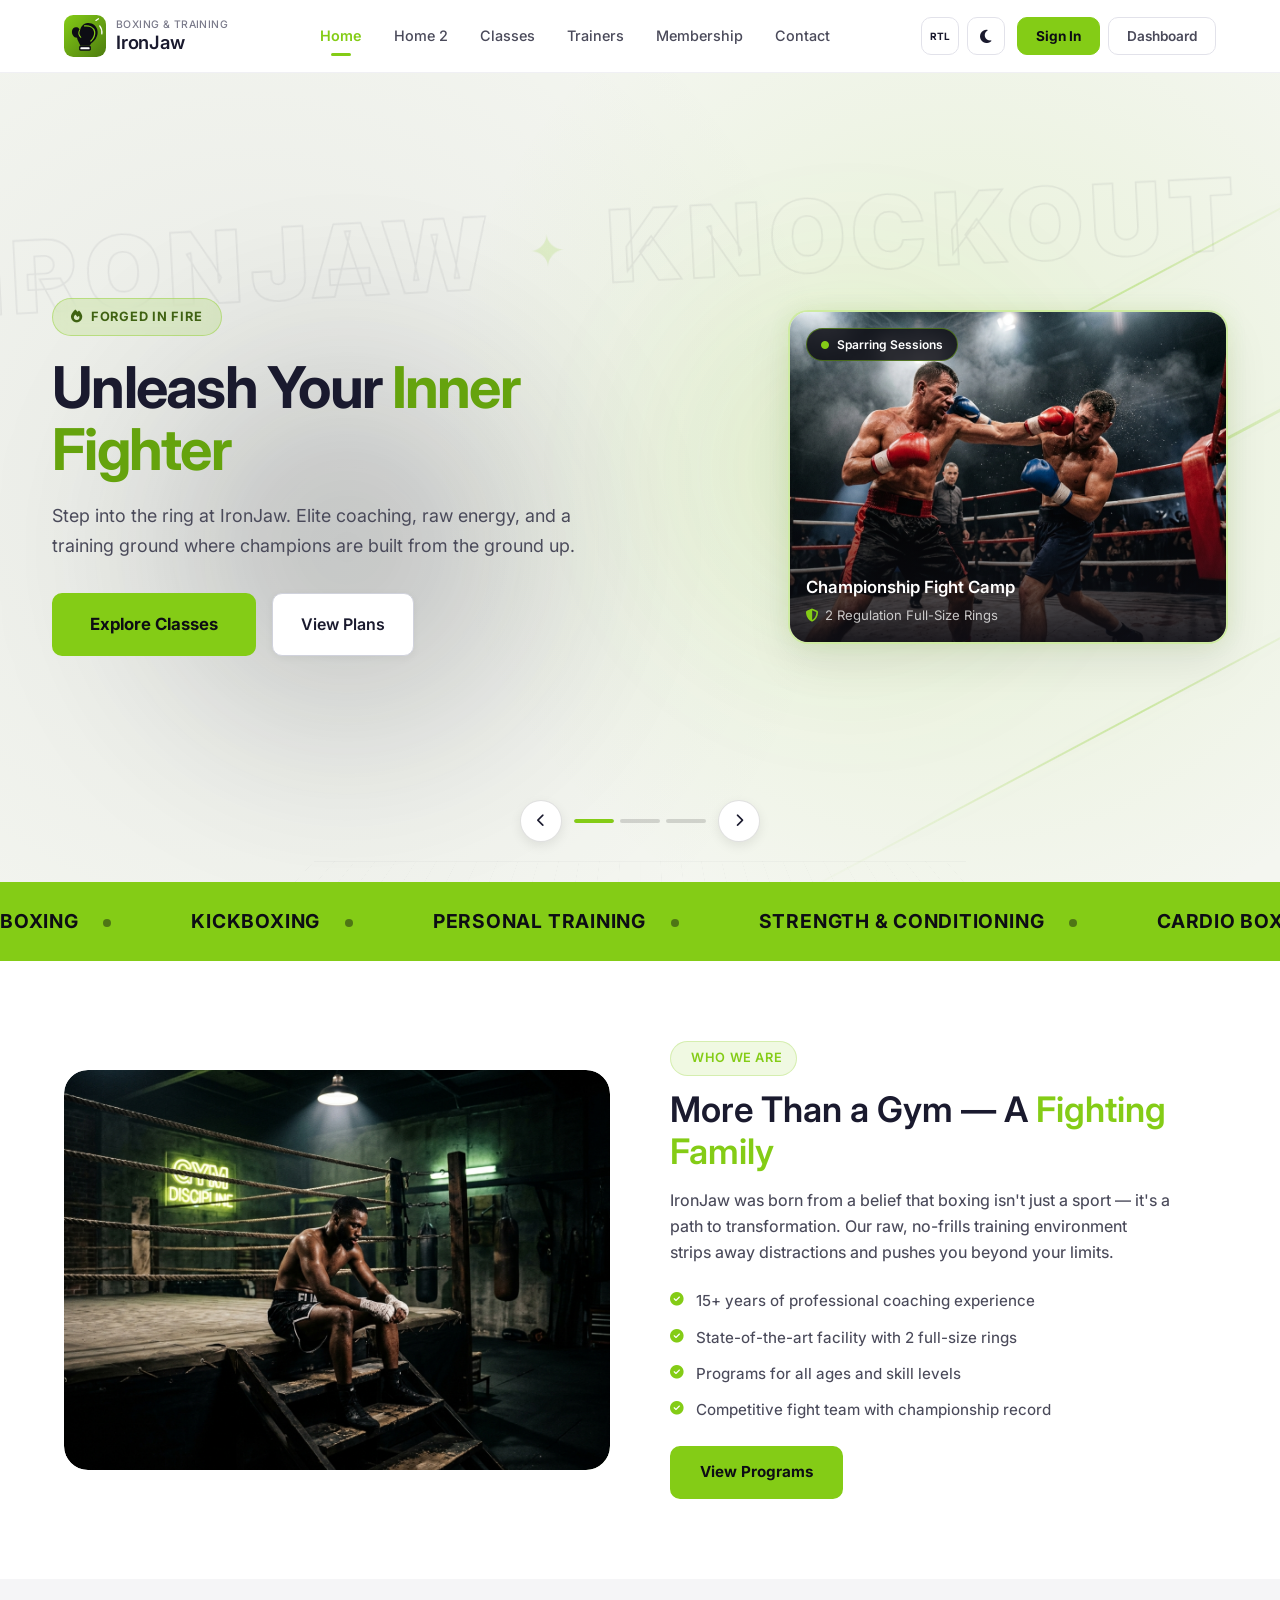
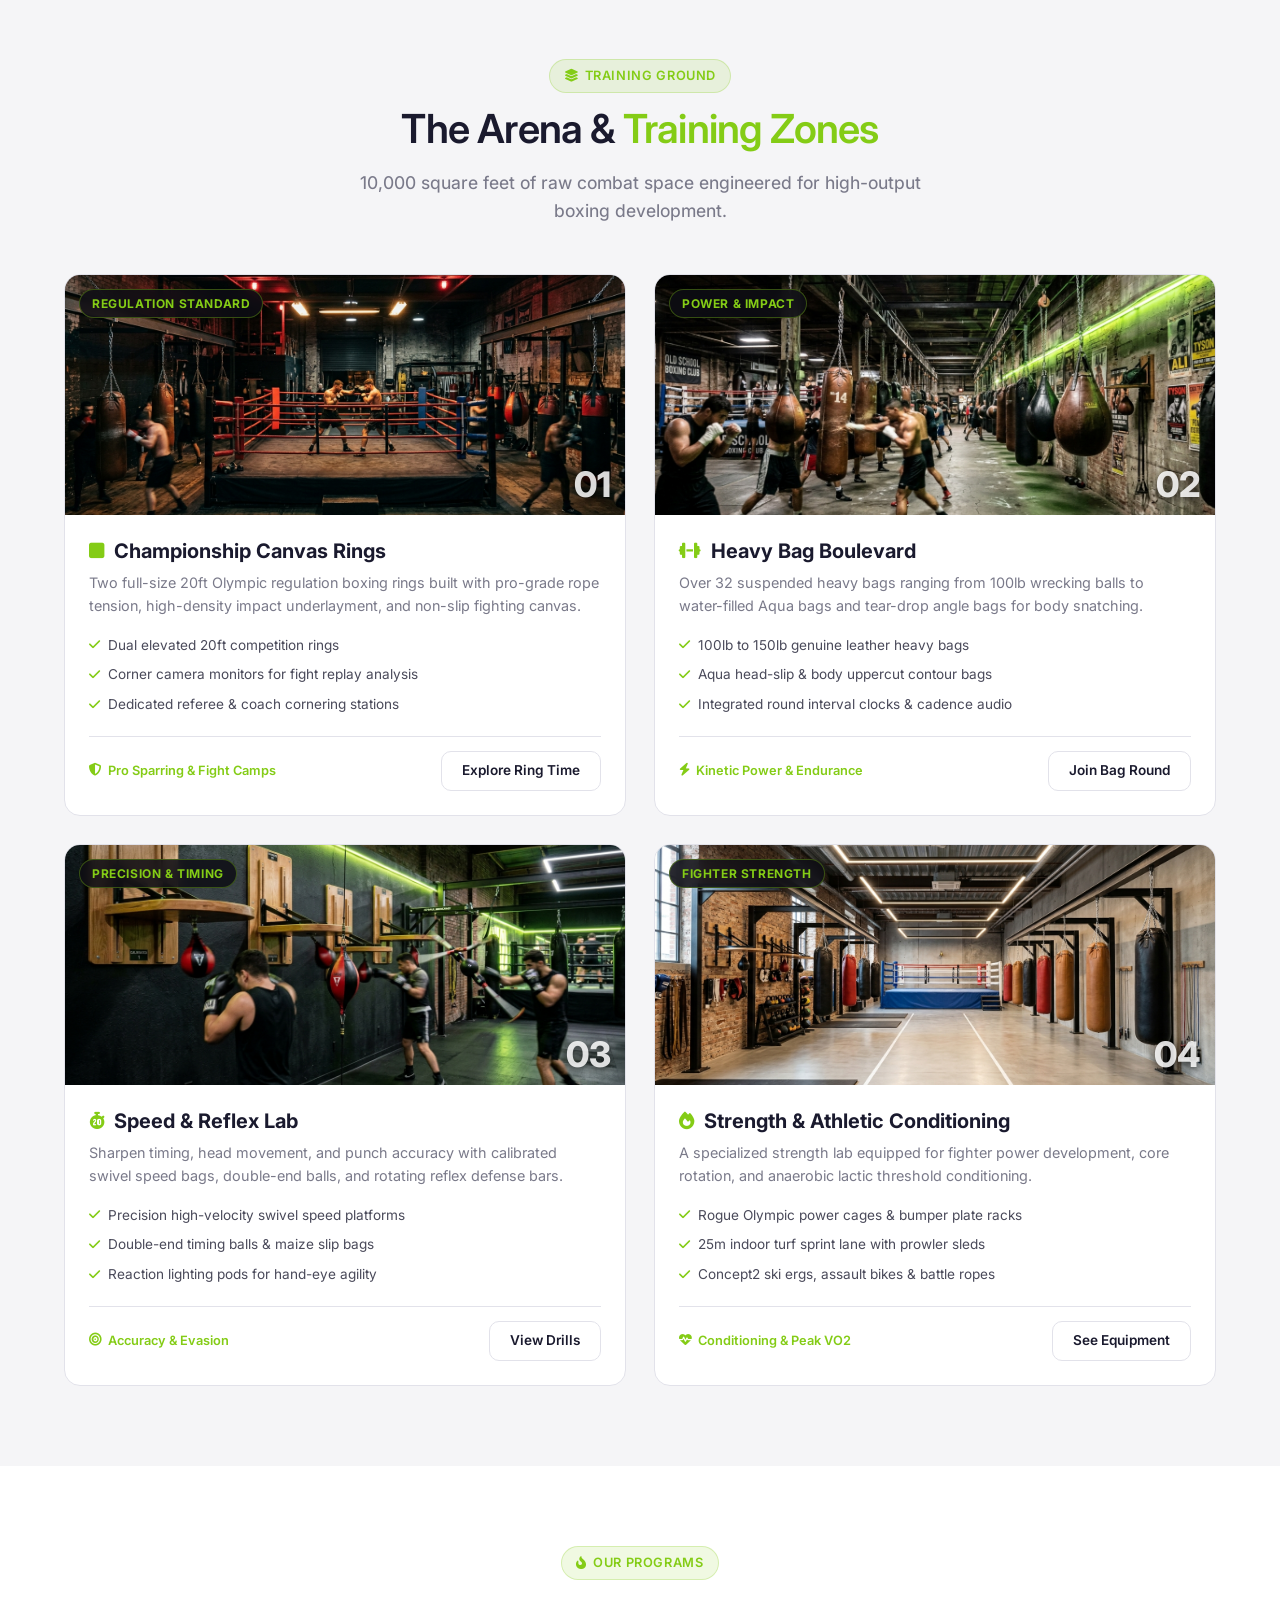
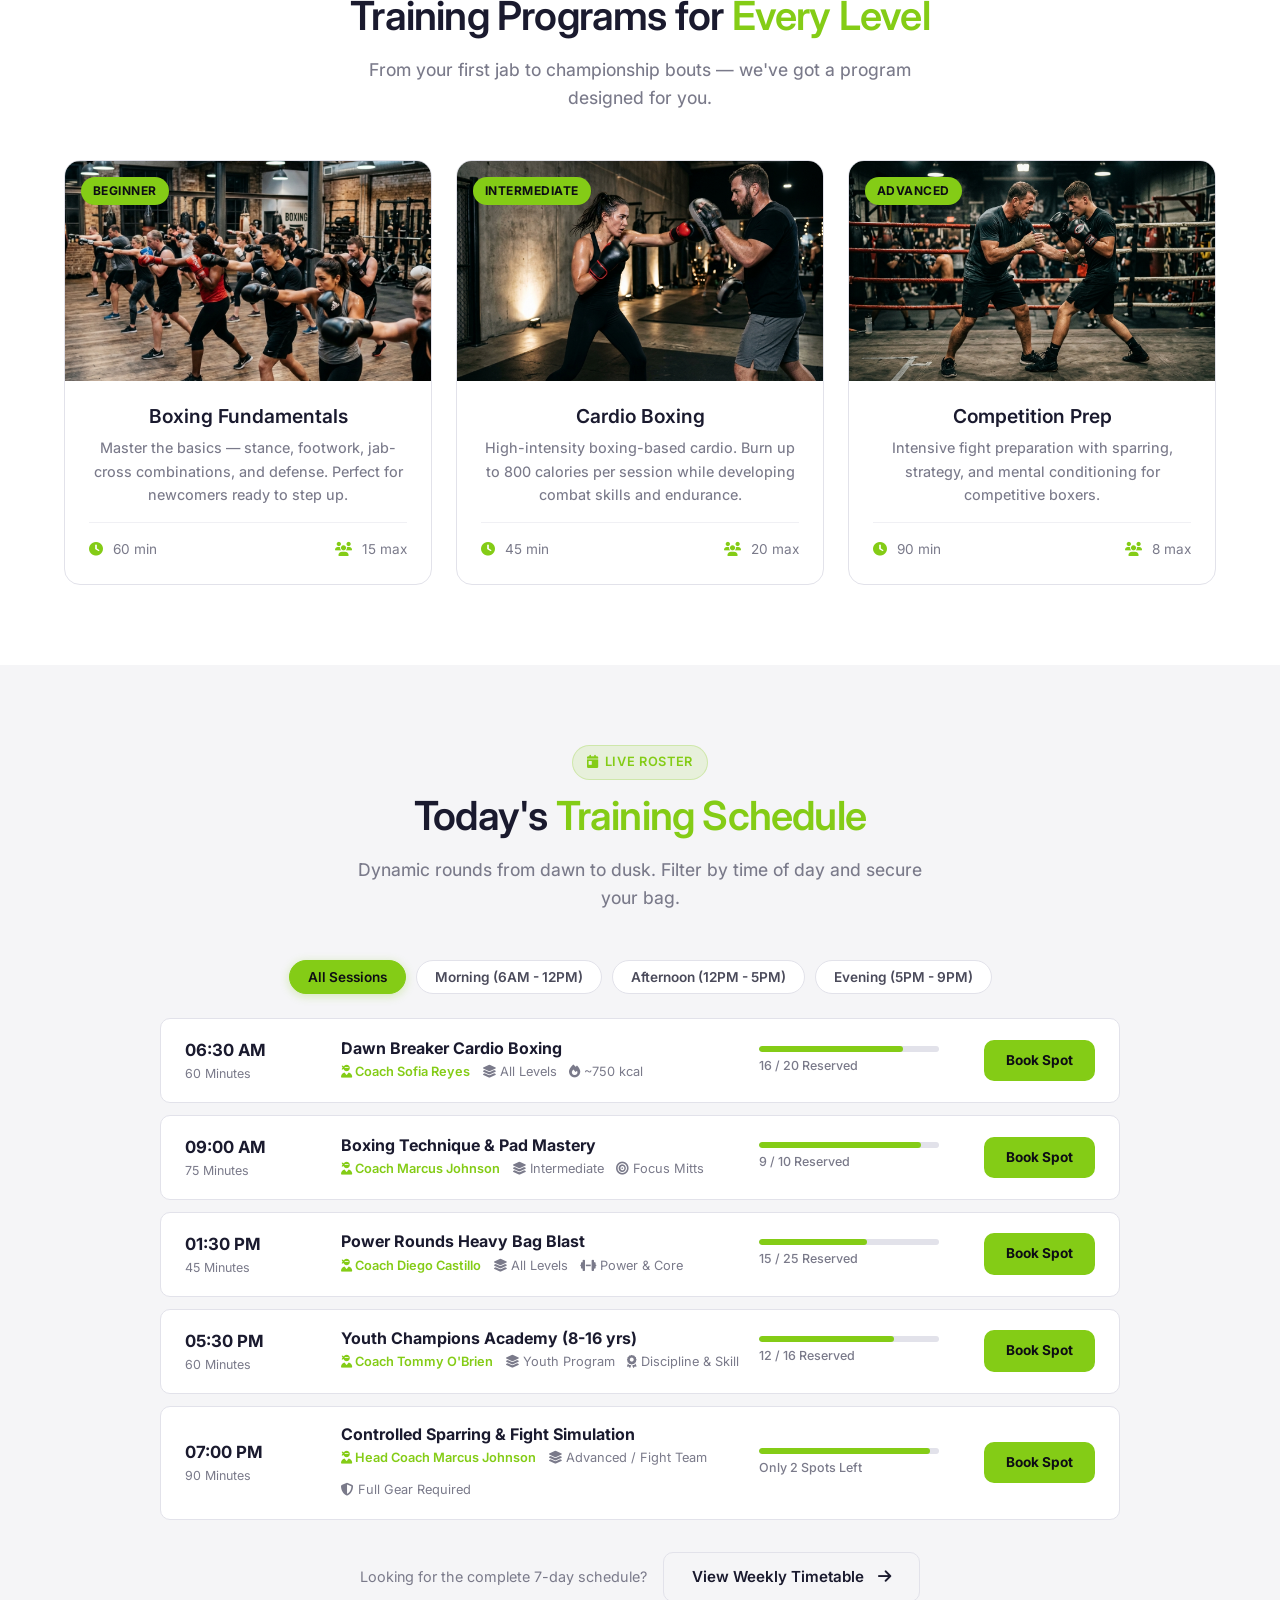
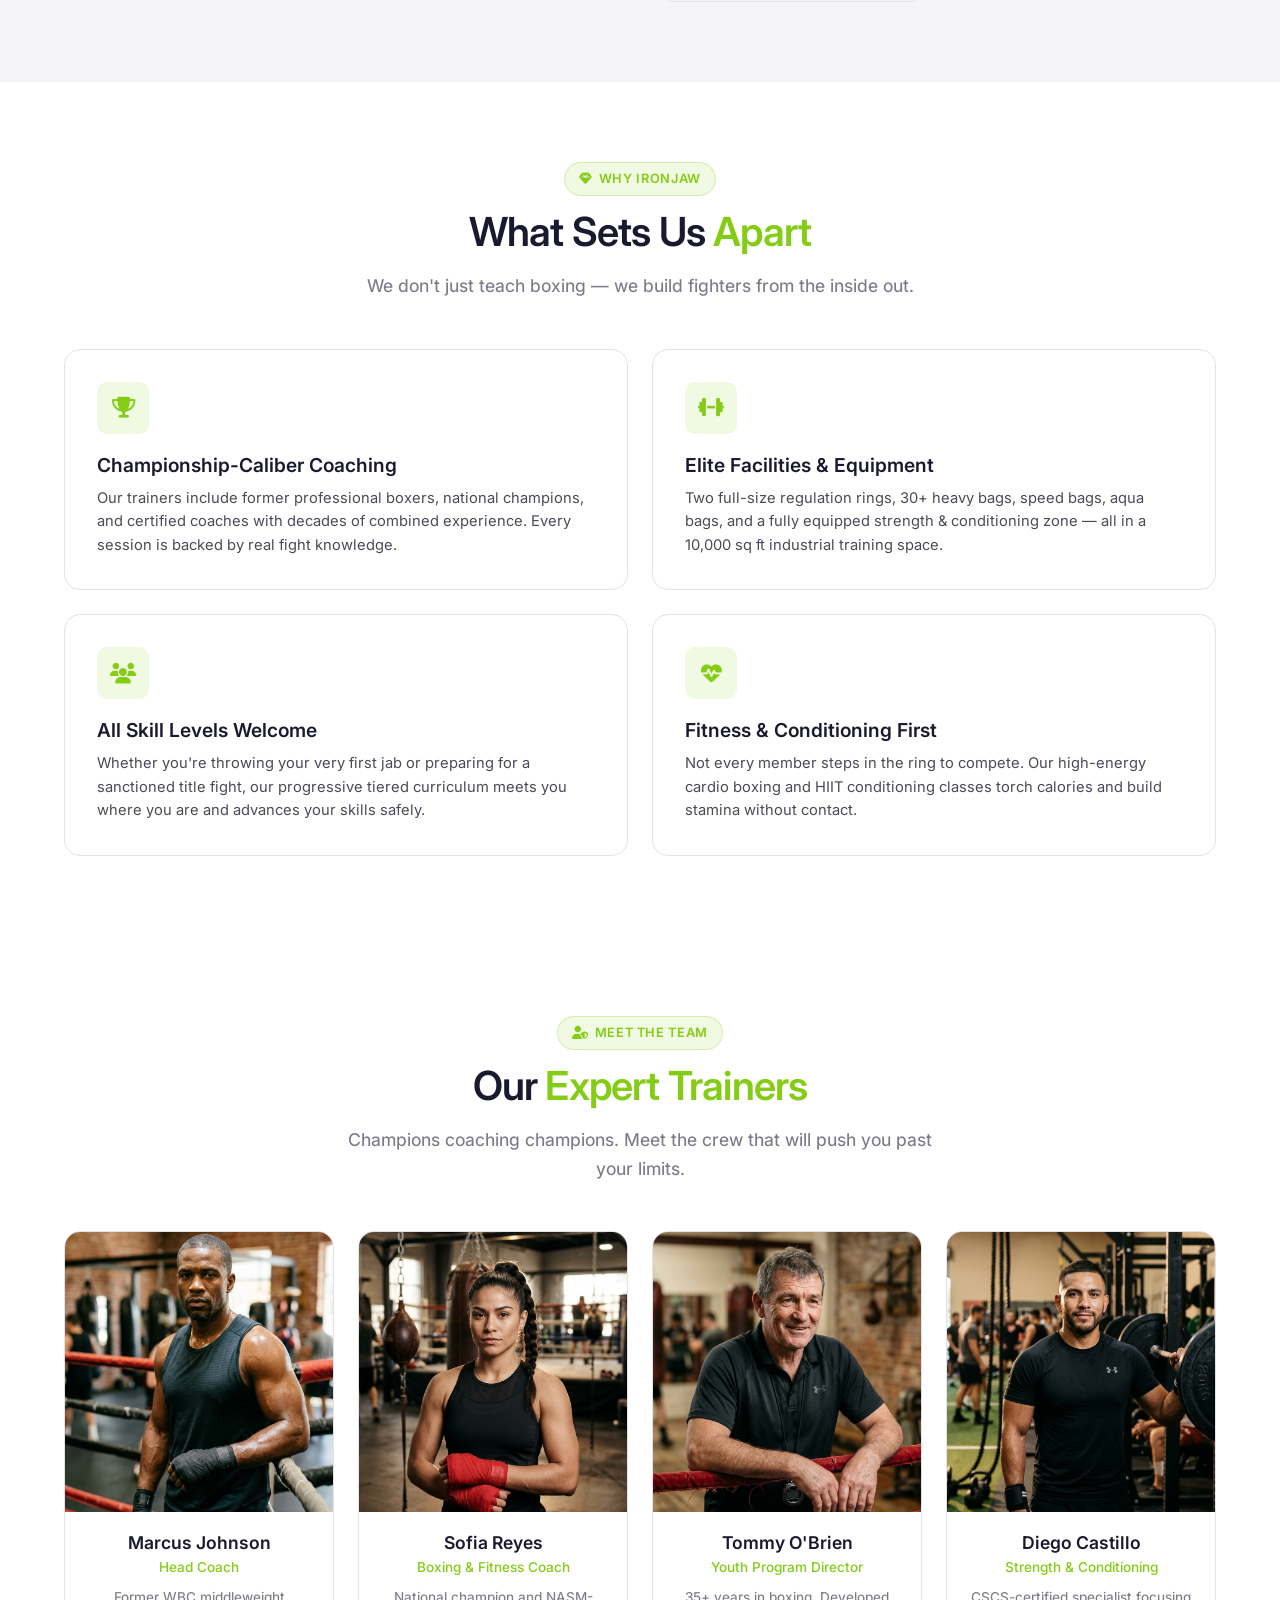
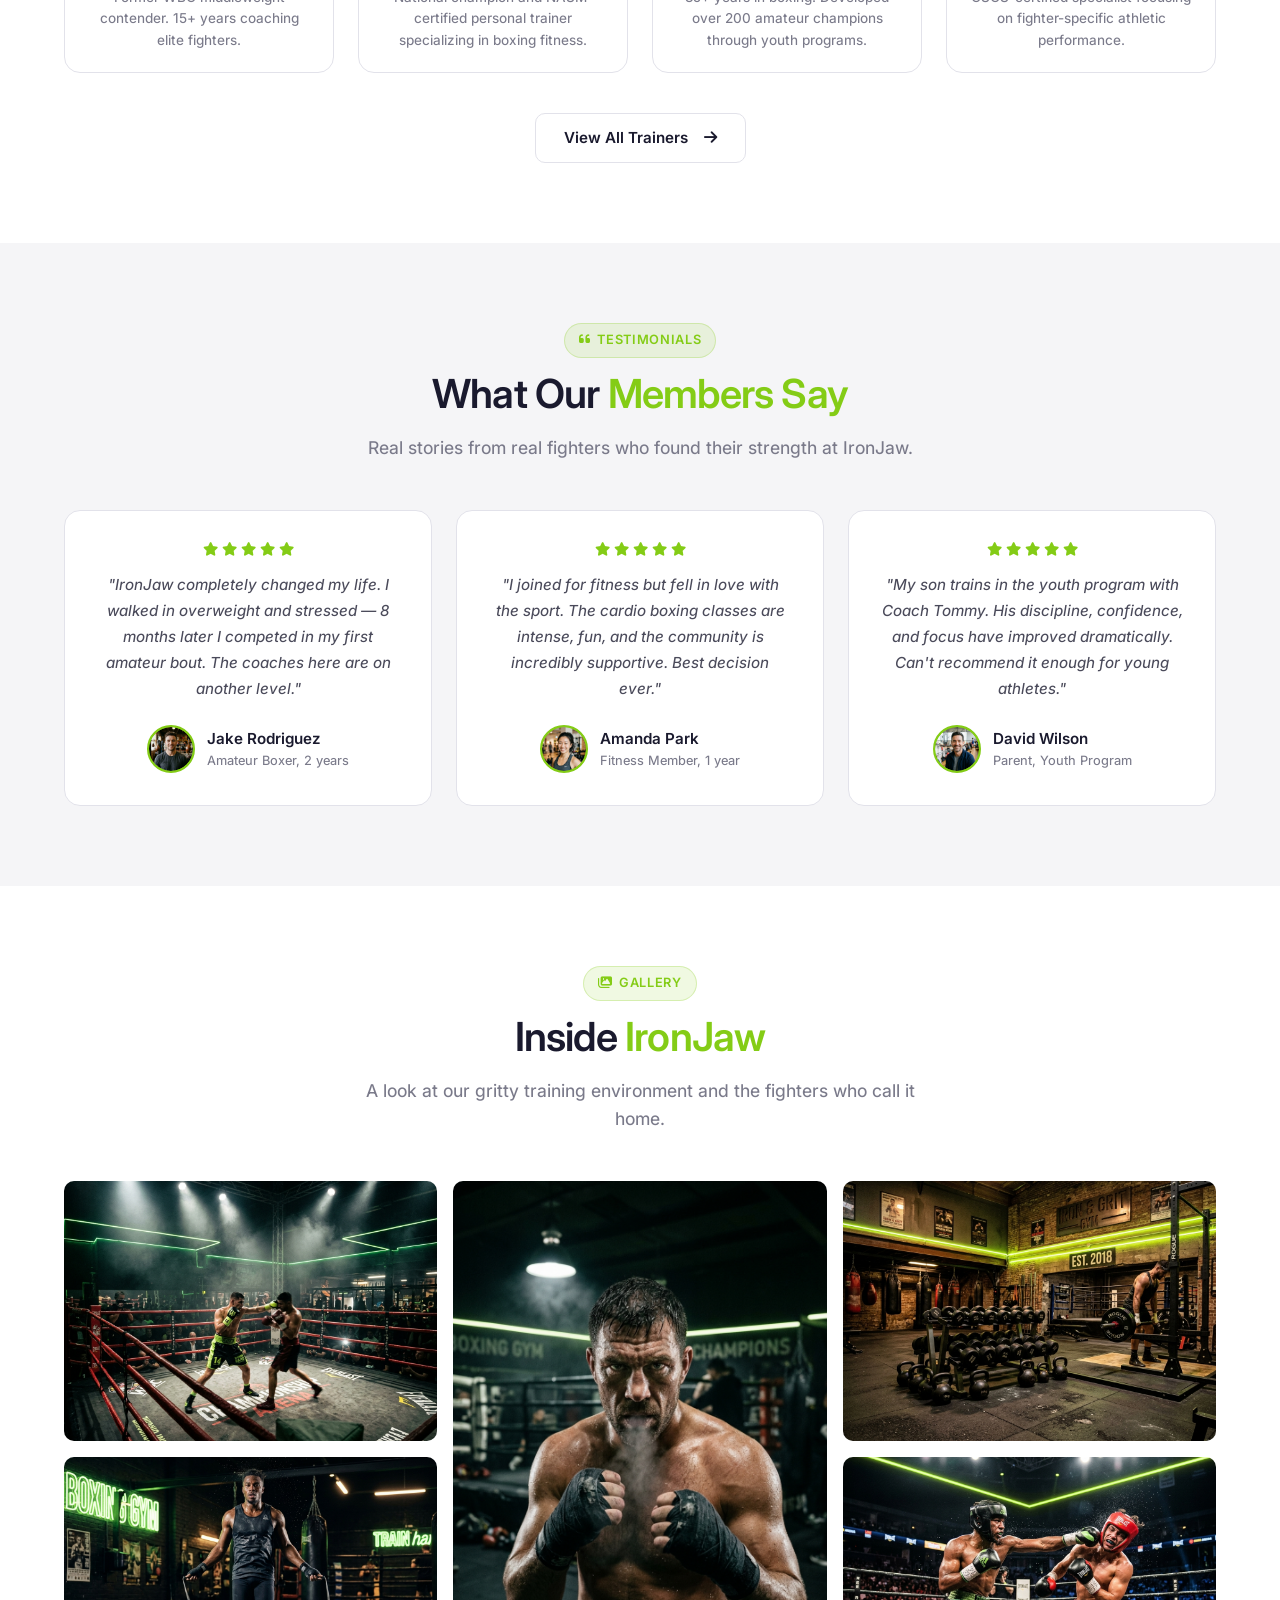
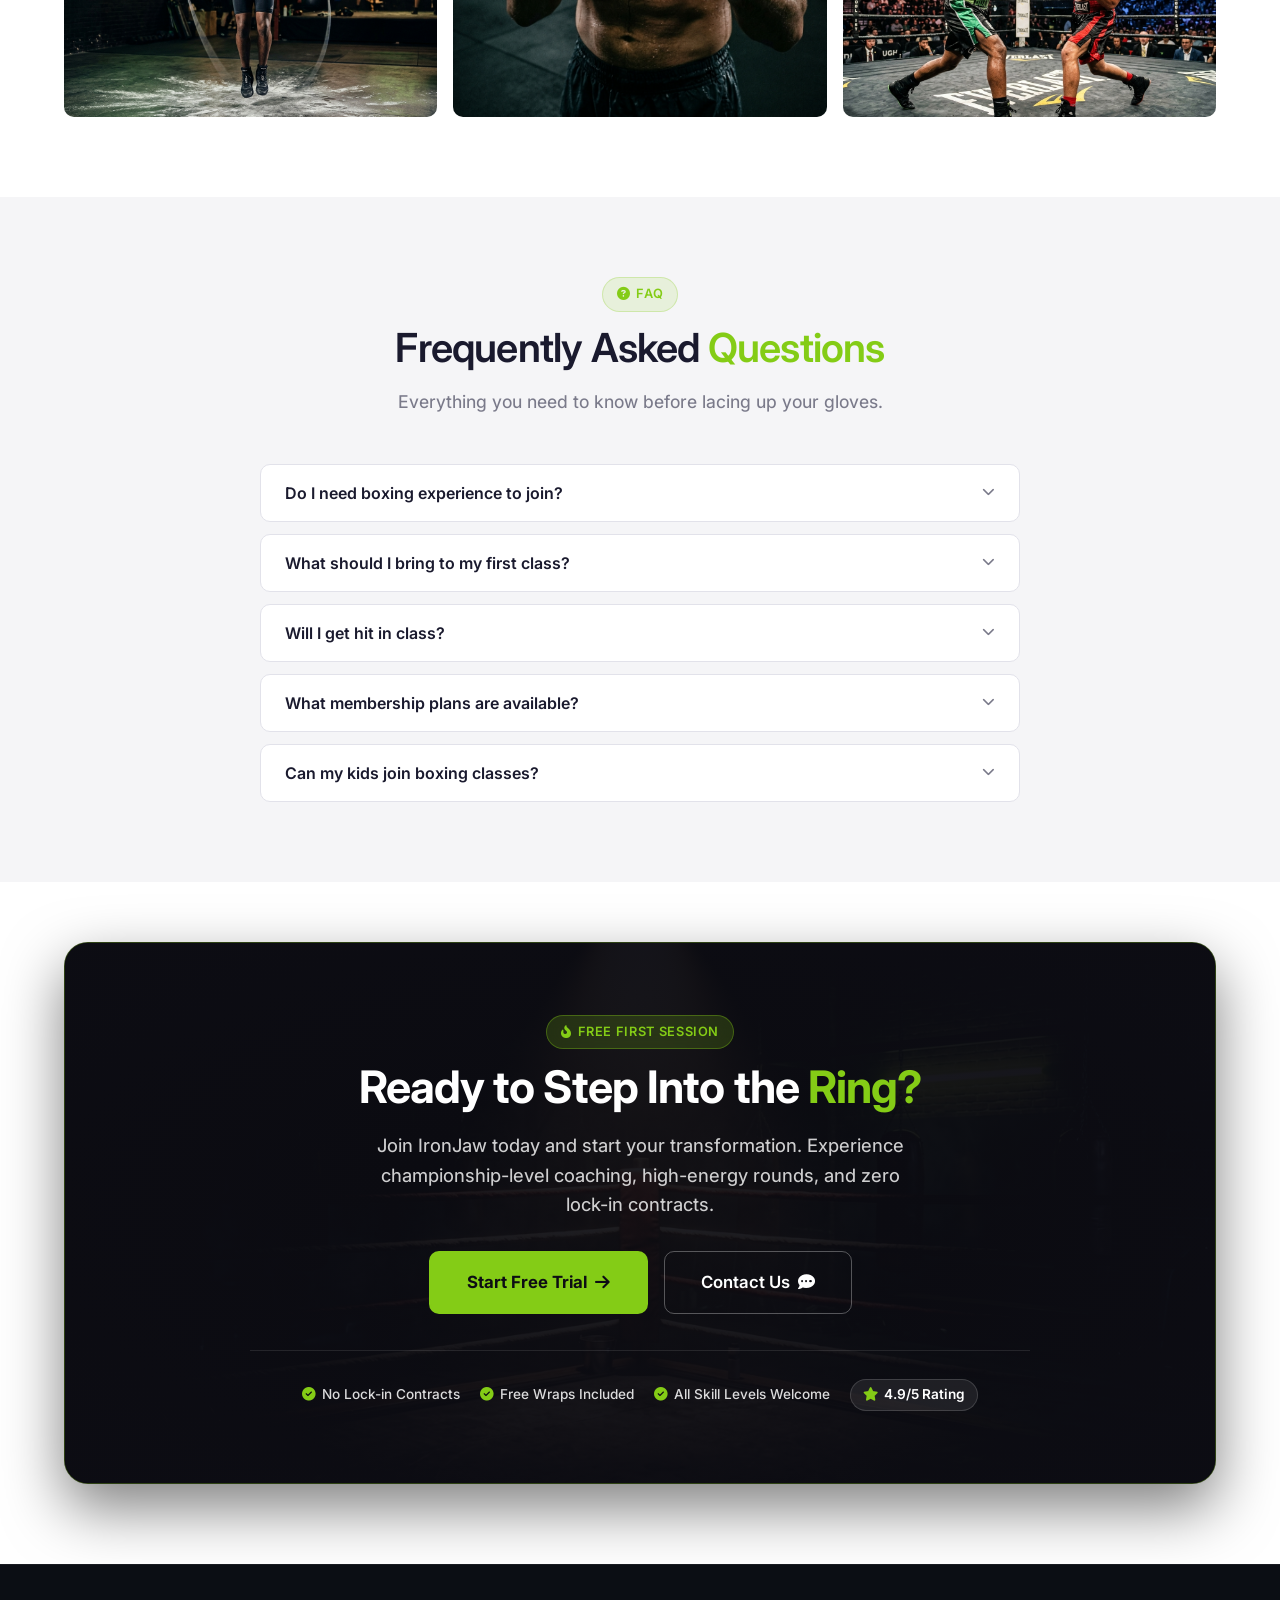
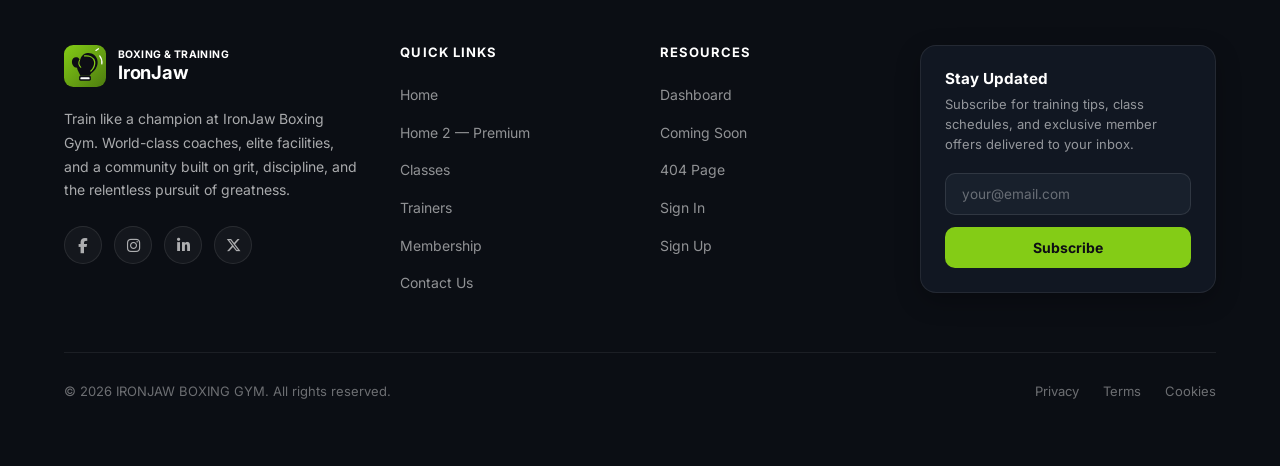
==== commit 7203d1a8: "feat: add site images and update HTML pages for boxing gym training center" ====
--- a/index.html
+++ b/index.html
@@ -21,39 +21,126 @@
 
 <!-- ============ HERO SLIDER ============ -->
 <section class="hero-slider" id="heroSlider">
+    <!-- ============ REROLL: KINETIC COMBAT ARENA EFFECTS ============ -->
+    <div class="hero-bg-effects" aria-hidden="true">
+        <!-- Giant Athletic Kinetic Outline Typography -->
+        <div class="hero-kinetic-track">
+            <div class="hero-kinetic-strip">
+                <span>IRONJAW</span>
+                <span class="kinetic-dot">✦</span>
+                <span>KNOCKOUT</span>
+                <span class="kinetic-dot">✦</span>
+                <span>CHAMPIONS</span>
+                <span class="kinetic-dot">✦</span>
+                <span>DISCIPLINE</span>
+                <span class="kinetic-dot">✦</span>
+                <span>POWER</span>
+                <span class="kinetic-dot">✦</span>
+            </div>
+            <div class="hero-kinetic-strip" aria-hidden="true">
+                <span>IRONJAW</span>
+                <span class="kinetic-dot">✦</span>
+                <span>KNOCKOUT</span>
+                <span class="kinetic-dot">✦</span>
+                <span>CHAMPIONS</span>
+                <span class="kinetic-dot">✦</span>
+                <span>DISCIPLINE</span>
+                <span class="kinetic-dot">✦</span>
+                <span>POWER</span>
+                <span class="kinetic-dot">✦</span>
+            </div>
+        </div>
+
+        <!-- 3D Perspective Ring Canvas Floor Grid -->
+        <div class="hero-ring-grid">
+            <div class="ring-grid-plane"></div>
+        </div>
+
+        <!-- Kinetic Strike Impact Shockwaves -->
+        <div class="hero-impact-waves">
+            <div class="impact-ring ring-1"></div>
+            <div class="impact-ring ring-2"></div>
+            <div class="impact-ring ring-3"></div>
+        </div>
+
+        <!-- High-Speed Combat Slashes -->
+        <div class="hero-speed-slashes">
+            <div class="slash-line slash-1"></div>
+            <div class="slash-line slash-2"></div>
+            <div class="slash-line slash-3"></div>
+        </div>
+
+        <!-- Atmospheric Glow Orbs -->
+        <div class="hero-glow hero-glow-lime"></div>
+        <div class="hero-glow hero-glow-navy"></div>
+    </div>
+
     <div class="hero-slide active" aria-hidden="false">
-        <div class="hero-slide-bg"><img src="assets/images/hero-boxing-ring.jpg" alt="Boxing ring with athletes training"></div>
         <div class="hero-slide-content">
-            <div class="hero-tag"><i class="fas fa-fire"></i> Forged in Fire</div>
-            <h1 class="hero-title">Unleash Your <span>Inner Fighter</span></h1>
-            <p class="hero-desc">Step into the ring at IronJaw. Elite coaching, raw energy, and a training ground where champions are built from the ground up.</p>
-            <div class="hero-actions">
-                <a href="classes.html" class="btn btn-primary btn-lg">Explore Classes</a>
-                <a href="pricing.html" class="btn btn-secondary btn-lg" style="color:#fff;border-color:rgba(255,255,255,0.3);">View Plans</a>
+            <div class="hero-text">
+                <div class="hero-tag"><i class="fas fa-fire"></i> Forged in Fire</div>
+                <h1 class="hero-title">Unleash Your <span>Inner Fighter</span></h1>
+                <p class="hero-desc">Step into the ring at IronJaw. Elite coaching, raw energy, and a training ground where champions are built from the ground up.</p>
+                <div class="hero-actions">
+                    <a href="classes.html" class="btn btn-primary btn-lg">Explore Classes</a>
+                    <a href="pricing.html" class="hero-btn-secondary">View Plans</a>
+                </div>
+            </div>
+            <div class="hero-media-card">
+                <div class="hero-media-frame">
+                    <img src="assets/images/hero2-sparring.jpg" alt="Championship sparring in ring">
+                    <div class="hero-media-badge"><i class="fas fa-circle live-dot"></i> Sparring Sessions</div>
+                    <div class="hero-media-caption">
+                        <span class="hero-media-title">Championship Fight Camp</span>
+                        <span class="hero-media-sub"><i class="fas fa-shield-halved"></i> 2 Regulation Full-Size Rings</span>
+                    </div>
+                </div>
             </div>
         </div>
     </div>
     <div class="hero-slide" aria-hidden="true">
-        <div class="hero-slide-bg"><img src="assets/images/hero2-sparring.jpg" alt="Two boxers sparring in ring"></div>
         <div class="hero-slide-content">
-            <div class="hero-tag"><i class="fas fa-dumbbell"></i> Train Hard</div>
-            <h1 class="hero-title">Train Like a <span>Champion</span></h1>
-            <p class="hero-desc">From beginners to competitive fighters, our world-class trainers guide you every step — developing power, speed, and unstoppable confidence.</p>
-            <div class="hero-actions">
-                <a href="trainers.html" class="btn btn-primary btn-lg">Meet Trainers</a>
-                <a href="signup.html" class="btn btn-secondary btn-lg" style="color:#fff;border-color:rgba(255,255,255,0.3);">Start Free Trial</a>
+            <div class="hero-text">
+                <div class="hero-tag"><i class="fas fa-dumbbell"></i> Train Hard</div>
+                <h1 class="hero-title">Train Like a <span>Champion</span></h1>
+                <p class="hero-desc">From beginners to competitive fighters, our world-class trainers guide you every step — developing power, speed, and unstoppable confidence.</p>
+                <div class="hero-actions">
+                    <a href="trainers.html" class="btn btn-primary btn-lg">Meet Trainers</a>
+                    <a href="signup.html" class="hero-btn-secondary">Start Free Trial</a>
+                </div>
+            </div>
+            <div class="hero-media-card">
+                <div class="hero-media-frame">
+                    <img src="assets/images/boxer-training-bag.jpg" alt="Boxer heavy bag training">
+                    <div class="hero-media-badge"><i class="fas fa-bolt"></i> High Intensity</div>
+                    <div class="hero-media-caption">
+                        <span class="hero-media-title">Heavy Bag Conditioning</span>
+                        <span class="hero-media-sub"><i class="fas fa-fire"></i> 800+ Calories Burnt / Hr</span>
+                    </div>
+                </div>
             </div>
         </div>
     </div>
     <div class="hero-slide" aria-hidden="true">
-        <div class="hero-slide-bg"><img src="assets/images/coach-training.jpg" alt="Coach training boxer in ring"></div>
         <div class="hero-slide-content">
-            <div class="hero-tag"><i class="fas fa-shield-halved"></i> Expert Guidance</div>
-            <h1 class="hero-title">Personal <span>Training</span> Redefined</h1>
-            <p class="hero-desc">One-on-one sessions tailored to your goals. Our certified coaches bring out peak performance in every fighter they train.</p>
-            <div class="hero-actions">
-                <a href="contact.html" class="btn btn-primary btn-lg">Book a Session</a>
-                <a href="classes.html" class="btn btn-secondary btn-lg" style="color:#fff;border-color:rgba(255,255,255,0.3);">Class Schedule</a>
+            <div class="hero-text">
+                <div class="hero-tag"><i class="fas fa-shield-halved"></i> Expert Guidance</div>
+                <h1 class="hero-title">Personal <span>Training</span> Redefined</h1>
+                <p class="hero-desc">One-on-one sessions tailored to your goals. Our certified coaches bring out peak performance in every fighter they train.</p>
+                <div class="hero-actions">
+                    <a href="contact.html" class="btn btn-primary btn-lg">Book a Session</a>
+                    <a href="classes.html" class="hero-btn-secondary">Class Schedule</a>
+                </div>
+            </div>
+            <div class="hero-media-card">
+                <div class="hero-media-frame">
+                    <img src="assets/images/personal-training-hero.jpg" alt="Personal coach training boxer in ring">
+                    <div class="hero-media-badge"><i class="fas fa-certificate"></i> Certified Coaches</div>
+                    <div class="hero-media-caption">
+                        <span class="hero-media-title">1-on-1 Focus Mitts & Tactics</span>
+                        <span class="hero-media-sub"><i class="fas fa-user-check"></i> Customized Fighter Roadmap</span>
+                    </div>
+                </div>
             </div>
         </div>
     </div>
@@ -93,7 +180,7 @@
     <div class="container">
         <div class="split-row">
             <div class="split-img slide-left">
-                <img src="assets/images/boxer-training-bag.jpg" alt="Boxer training with heavy bag">
+                <img src="assets/images/about-discipline.jpg" alt="Boxer resting in quiet discipline on ring steps" loading="lazy">
                 <div class="split-accent"></div>
             </div>
             <div class="split-content slide-right">
@@ -112,27 +199,104 @@
     </div>
 </section>
 
-<!-- ============ SECTION 4: STATS STRIP ============ -->
-<div class="stats-strip">
-    <div class="container">
-        <div class="stat-block fade-up">
-            <div class="stat-num" data-count="2500" data-suffix="+">0</div>
-            <div class="stat-label">Members Trained</div>
-        </div>
-        <div class="stat-block fade-up delay-1">
-            <div class="stat-num" data-count="15" data-suffix="+">0</div>
-            <div class="stat-label">Expert Coaches</div>
-        </div>
-        <div class="stat-block fade-up delay-2">
-            <div class="stat-num" data-count="48">0</div>
-            <div class="stat-label">Championships Won</div>
-        </div>
-        <div class="stat-block fade-up delay-3">
-            <div class="stat-num" data-count="12" data-suffix="+">0</div>
-            <div class="stat-label">Years Operating</div>
-        </div>
-    </div>
-</div>
+<!-- ============ SECTION 4: TRAINING ZONES ============ -->
+<section class="section section-alt" id="facility-zones">
+    <div class="container text-center">
+        <span class="section-badge fade-up"><i class="fas fa-layer-group"></i> Training Ground</span>
+        <h2 class="section-title fade-up">The Arena & <span style="color:var(--primary);">Training Zones</span></h2>
+        <p class="section-subtitle fade-up">10,000 square feet of raw combat space engineered for high-output boxing development.</p>
+
+        <div class="facility-zones-grid">
+            <!-- Zone 1 -->
+            <div class="facility-zone-card fade-up">
+                <div class="facility-zone-img">
+                    <img src="assets/images/hero-boxing-ring.jpg" alt="Championship Boxing Rings" loading="lazy">
+                    <span class="facility-zone-tag">Regulation Standard</span>
+                    <span class="facility-zone-number">01</span>
+                </div>
+                <div class="facility-zone-body">
+                    <h3 class="facility-zone-title"><i class="fas fa-square"></i> Championship Canvas Rings</h3>
+                    <p class="facility-zone-desc">Two full-size 20ft Olympic regulation boxing rings built with pro-grade rope tension, high-density impact underlayment, and non-slip fighting canvas.</p>
+                    <ul class="facility-zone-specs">
+                        <li><i class="fas fa-check"></i> Dual elevated 20ft competition rings</li>
+                        <li><i class="fas fa-check"></i> Corner camera monitors for fight replay analysis</li>
+                        <li><i class="fas fa-check"></i> Dedicated referee & coach cornering stations</li>
+                    </ul>
+                    <div class="facility-zone-footer">
+                        <span class="facility-zone-badge"><i class="fas fa-shield-halved"></i> Pro Sparring & Fight Camps</span>
+                        <a href="classes.html" class="btn btn-sm btn-secondary">Explore Ring Time</a>
+                    </div>
+                </div>
+            </div>
+
+            <!-- Zone 2 -->
+            <div class="facility-zone-card fade-up delay-1">
+                <div class="facility-zone-img">
+                    <img src="assets/images/facility-heavy-bags.jpg" alt="Heavy Bag Boulevard training corridor" loading="lazy">
+                    <span class="facility-zone-tag">Power & Impact</span>
+                    <span class="facility-zone-number">02</span>
+                </div>
+                <div class="facility-zone-body">
+                    <h3 class="facility-zone-title"><i class="fas fa-dumbbell"></i> Heavy Bag Boulevard</h3>
+                    <p class="facility-zone-desc">Over 32 suspended heavy bags ranging from 100lb wrecking balls to water-filled Aqua bags and tear-drop angle bags for body snatching.</p>
+                    <ul class="facility-zone-specs">
+                        <li><i class="fas fa-check"></i> 100lb to 150lb genuine leather heavy bags</li>
+                        <li><i class="fas fa-check"></i> Aqua head-slip & body uppercut contour bags</li>
+                        <li><i class="fas fa-check"></i> Integrated round interval clocks & cadence audio</li>
+                    </ul>
+                    <div class="facility-zone-footer">
+                        <span class="facility-zone-badge"><i class="fas fa-bolt"></i> Kinetic Power & Endurance</span>
+                        <a href="classes.html" class="btn btn-sm btn-secondary">Join Bag Round</a>
+                    </div>
+                </div>
+            </div>
+
+            <!-- Zone 3 -->
+            <div class="facility-zone-card fade-up delay-2">
+                <div class="facility-zone-img">
+                    <img src="assets/images/facility-speed-lab.jpg" alt="Speed and Reflex Lab training platforms" loading="lazy">
+                    <span class="facility-zone-tag">Precision & Timing</span>
+                    <span class="facility-zone-number">03</span>
+                </div>
+                <div class="facility-zone-body">
+                    <h3 class="facility-zone-title"><i class="fas fa-stopwatch-20"></i> Speed & Reflex Lab</h3>
+                    <p class="facility-zone-desc">Sharpen timing, head movement, and punch accuracy with calibrated swivel speed bags, double-end balls, and rotating reflex defense bars.</p>
+                    <ul class="facility-zone-specs">
+                        <li><i class="fas fa-check"></i> Precision high-velocity swivel speed platforms</li>
+                        <li><i class="fas fa-check"></i> Double-end timing balls & maize slip bags</li>
+                        <li><i class="fas fa-check"></i> Reaction lighting pods for hand-eye agility</li>
+                    </ul>
+                    <div class="facility-zone-footer">
+                        <span class="facility-zone-badge"><i class="fas fa-bullseye"></i> Accuracy & Evasion</span>
+                        <a href="classes.html" class="btn btn-sm btn-secondary">View Drills</a>
+                    </div>
+                </div>
+            </div>
+
+            <!-- Zone 4 -->
+            <div class="facility-zone-card fade-up delay-3">
+                <div class="facility-zone-img">
+                    <img src="assets/images/gym-interior.jpg" alt="Athletic Conditioning Arena" loading="lazy">
+                    <span class="facility-zone-tag">Fighter Strength</span>
+                    <span class="facility-zone-number">04</span>
+                </div>
+                <div class="facility-zone-body">
+                    <h3 class="facility-zone-title"><i class="fas fa-fire"></i> Strength & Athletic Conditioning</h3>
+                    <p class="facility-zone-desc">A specialized strength lab equipped for fighter power development, core rotation, and anaerobic lactic threshold conditioning.</p>
+                    <ul class="facility-zone-specs">
+                        <li><i class="fas fa-check"></i> Rogue Olympic power cages & bumper plate racks</li>
+                        <li><i class="fas fa-check"></i> 25m indoor turf sprint lane with prowler sleds</li>
+                        <li><i class="fas fa-check"></i> Concept2 ski ergs, assault bikes & battle ropes</li>
+                    </ul>
+                    <div class="facility-zone-footer">
+                        <span class="facility-zone-badge"><i class="fas fa-heart-pulse"></i> Conditioning & Peak VO2</span>
+                        <a href="classes.html" class="btn btn-sm btn-secondary">See Equipment</a>
+                    </div>
+                </div>
+            </div>
+        </div>
+    </div>
+</section>
 
 <!-- ============ SECTION 5: PROGRAMS ============ -->
 <section class="section" id="programs">
@@ -188,38 +352,177 @@
     </div>
 </section>
 
-<!-- ============ SECTION 6: BENTO FEATURES ============ -->
-<section class="section section-alt">
+<!-- ============ SECTION 6: DAILY SCHEDULE LIVE BOARD ============ -->
+<section class="section section-alt" id="schedule-board">
+    <div class="container text-center">
+        <span class="section-badge fade-up"><i class="fas fa-calendar-day"></i> Live Roster</span>
+        <h2 class="section-title fade-up">Today's <span style="color:var(--primary);">Training Schedule</span></h2>
+        <p class="section-subtitle fade-up">Dynamic rounds from dawn to dusk. Filter by time of day and secure your bag.</p>
+
+        <div class="schedule-board-container fade-up">
+            <div class="schedule-filter-bar">
+                <button class="schedule-filter-btn active" data-time="all">All Sessions</button>
+                <button class="schedule-filter-btn" data-time="morning">Morning (6AM - 12PM)</button>
+                <button class="schedule-filter-btn" data-time="afternoon">Afternoon (12PM - 5PM)</button>
+                <button class="schedule-filter-btn" data-time="evening">Evening (5PM - 9PM)</button>
+            </div>
+
+            <div class="schedule-rows-wrap">
+                <!-- Session 1: Morning -->
+                <div class="schedule-row-card" data-time="morning">
+                    <div class="schedule-time-box">
+                        <span class="schedule-time-main">06:30 AM</span>
+                        <span class="schedule-time-dur">60 Minutes</span>
+                    </div>
+                    <div class="schedule-info-box">
+                        <h4>Dawn Breaker Cardio Boxing</h4>
+                        <div class="schedule-meta-row">
+                            <span class="schedule-meta-coach"><i class="fas fa-user-ninja"></i> Coach Sofia Reyes</span>
+                            <span><i class="fas fa-layer-group"></i> All Levels</span>
+                            <span><i class="fas fa-fire"></i> ~750 kcal</span>
+                        </div>
+                    </div>
+                    <div class="schedule-status-box">
+                        <div class="schedule-capacity-bar"><div class="schedule-capacity-fill" style="width: 80%;"></div></div>
+                        <span class="schedule-spots-text">16 / 20 Reserved</span>
+                    </div>
+                    <div class="schedule-action-btn">
+                        <a href="dashboard.html" class="btn btn-sm btn-primary">Book Spot</a>
+                    </div>
+                </div>
+
+                <!-- Session 2: Morning -->
+                <div class="schedule-row-card" data-time="morning">
+                    <div class="schedule-time-box">
+                        <span class="schedule-time-main">09:00 AM</span>
+                        <span class="schedule-time-dur">75 Minutes</span>
+                    </div>
+                    <div class="schedule-info-box">
+                        <h4>Boxing Technique & Pad Mastery</h4>
+                        <div class="schedule-meta-row">
+                            <span class="schedule-meta-coach"><i class="fas fa-user-ninja"></i> Coach Marcus Johnson</span>
+                            <span><i class="fas fa-layer-group"></i> Intermediate</span>
+                            <span><i class="fas fa-bullseye"></i> Focus Mitts</span>
+                        </div>
+                    </div>
+                    <div class="schedule-status-box">
+                        <div class="schedule-capacity-bar"><div class="schedule-capacity-fill" style="width: 90%;"></div></div>
+                        <span class="schedule-spots-text">9 / 10 Reserved</span>
+                    </div>
+                    <div class="schedule-action-btn">
+                        <a href="dashboard.html" class="btn btn-sm btn-primary">Book Spot</a>
+                    </div>
+                </div>
+
+                <!-- Session 3: Afternoon -->
+                <div class="schedule-row-card" data-time="afternoon">
+                    <div class="schedule-time-box">
+                        <span class="schedule-time-main">01:30 PM</span>
+                        <span class="schedule-time-dur">45 Minutes</span>
+                    </div>
+                    <div class="schedule-info-box">
+                        <h4>Power Rounds Heavy Bag Blast</h4>
+                        <div class="schedule-meta-row">
+                            <span class="schedule-meta-coach"><i class="fas fa-user-ninja"></i> Coach Diego Castillo</span>
+                            <span><i class="fas fa-layer-group"></i> All Levels</span>
+                            <span><i class="fas fa-dumbbell"></i> Power & Core</span>
+                        </div>
+                    </div>
+                    <div class="schedule-status-box">
+                        <div class="schedule-capacity-bar"><div class="schedule-capacity-fill" style="width: 60%;"></div></div>
+                        <span class="schedule-spots-text">15 / 25 Reserved</span>
+                    </div>
+                    <div class="schedule-action-btn">
+                        <a href="dashboard.html" class="btn btn-sm btn-primary">Book Spot</a>
+                    </div>
+                </div>
+
+                <!-- Session 4: Evening -->
+                <div class="schedule-row-card" data-time="evening">
+                    <div class="schedule-time-box">
+                        <span class="schedule-time-main">05:30 PM</span>
+                        <span class="schedule-time-dur">60 Minutes</span>
+                    </div>
+                    <div class="schedule-info-box">
+                        <h4>Youth Champions Academy (8-16 yrs)</h4>
+                        <div class="schedule-meta-row">
+                            <span class="schedule-meta-coach"><i class="fas fa-user-ninja"></i> Coach Tommy O'Brien</span>
+                            <span><i class="fas fa-layer-group"></i> Youth Program</span>
+                            <span><i class="fas fa-award"></i> Discipline & Skill</span>
+                        </div>
+                    </div>
+                    <div class="schedule-status-box">
+                        <div class="schedule-capacity-bar"><div class="schedule-capacity-fill" style="width: 75%;"></div></div>
+                        <span class="schedule-spots-text">12 / 16 Reserved</span>
+                    </div>
+                    <div class="schedule-action-btn">
+                        <a href="dashboard.html" class="btn btn-sm btn-primary">Book Spot</a>
+                    </div>
+                </div>
+
+                <!-- Session 5: Evening -->
+                <div class="schedule-row-card" data-time="evening">
+                    <div class="schedule-time-box">
+                        <span class="schedule-time-main">07:00 PM</span>
+                        <span class="schedule-time-dur">90 Minutes</span>
+                    </div>
+                    <div class="schedule-info-box">
+                        <h4>Controlled Sparring & Fight Simulation</h4>
+                        <div class="schedule-meta-row">
+                            <span class="schedule-meta-coach"><i class="fas fa-user-ninja"></i> Head Coach Marcus Johnson</span>
+                            <span><i class="fas fa-layer-group"></i> Advanced / Fight Team</span>
+                            <span><i class="fas fa-shield-halved"></i> Full Gear Required</span>
+                        </div>
+                    </div>
+                    <div class="schedule-status-box">
+                        <div class="schedule-capacity-bar"><div class="schedule-capacity-fill" style="width: 95%;"></div></div>
+                        <span class="schedule-spots-text">Only 2 Spots Left</span>
+                    </div>
+                    <div class="schedule-action-btn">
+                        <a href="dashboard.html" class="btn btn-sm btn-primary">Book Spot</a>
+                    </div>
+                </div>
+            </div>
+
+            <div style="margin-top:32px;display:flex;align-items:center;justify-content:center;gap:16px;flex-wrap:wrap;">
+                <span style="font-size:0.9rem;color:var(--text-muted);">Looking for the complete 7-day schedule?</span>
+                <a href="classes.html" class="btn btn-secondary">View Weekly Timetable <i class="fas fa-arrow-right" style="margin-left:6px;"></i></a>
+            </div>
+        </div>
+    </div>
+</section>
+
+<!-- ============ SECTION 7: BENTO FEATURES ============ -->
+<section class="section">
     <div class="container text-center">
         <span class="section-badge fade-up"><i class="fas fa-gem"></i> Why IronJaw</span>
         <h2 class="section-title fade-up">What Sets Us <span style="color:var(--primary);">Apart</span></h2>
         <p class="section-subtitle fade-up">We don't just teach boxing — we build fighters from the inside out.</p>
 
-        <div class="bento-grid">
-            <div class="bento-card span-2 fade-up">
+        <div class="bento-grid bento-grid-2">
+            <!-- Row 1: Card 1 -->
+            <div class="bento-card fade-up">
                 <div class="bento-card-icon"><i class="fas fa-trophy"></i></div>
                 <h3>Championship-Caliber Coaching</h3>
                 <p>Our trainers include former professional boxers, national champions, and certified coaches with decades of combined experience. Every session is backed by real fight knowledge.</p>
             </div>
+            <!-- Row 1: Card 2 -->
             <div class="bento-card fade-up delay-1">
                 <div class="bento-card-icon"><i class="fas fa-dumbbell"></i></div>
-                <h3>Elite Facilities</h3>
-                <p>Two full-size rings, 30+ heavy bags, speed bags, and a fully equipped strength zone — all in a 10,000 sq ft industrial space.</p>
-            </div>
+                <h3>Elite Facilities & Equipment</h3>
+                <p>Two full-size regulation rings, 30+ heavy bags, speed bags, aqua bags, and a fully equipped strength & conditioning zone — all in a 10,000 sq ft industrial training space.</p>
+            </div>
+            <!-- Row 2: Card 3 -->
             <div class="bento-card fade-up delay-2">
                 <div class="bento-card-icon"><i class="fas fa-users"></i></div>
-                <h3>All Levels Welcome</h3>
-                <p>Whether you're throwing your first punch or preparing for a title fight, our tiered programs meet you where you are.</p>
-            </div>
+                <h3>All Skill Levels Welcome</h3>
+                <p>Whether you're throwing your very first jab or preparing for a sanctioned title fight, our progressive tiered curriculum meets you where you are and advances your skills safely.</p>
+            </div>
+            <!-- Row 2: Card 4 -->
             <div class="bento-card fade-up delay-3">
                 <div class="bento-card-icon"><i class="fas fa-heart-pulse"></i></div>
-                <h3>Fitness-First Approach</h3>
-                <p>Not every member wants to compete. Our cardio boxing and fitness classes deliver world-class workouts without the contact.</p>
-            </div>
-            <div class="bento-card span-2 fade-up delay-4">
-                <div class="bento-card-icon"><i class="fas fa-shield-halved"></i></div>
-                <h3>Safety & Community</h3>
-                <p>Safety is paramount at IronJaw. Proper equipment, supervised sparring, and a supportive community ensure every member trains smart and leaves stronger. We're a family first.</p>
+                <h3>Fitness & Conditioning First</h3>
+                <p>Not every member steps in the ring to compete. Our high-energy cardio boxing and HIIT conditioning classes torch calories and build stamina without contact.</p>
             </div>
         </div>
     </div>
@@ -234,7 +537,7 @@
 
         <div class="trainers-grid">
             <div class="trainer-card fade-up">
-                <div class="trainer-card-img"><img src="assets/images/trainer-1.jpg" alt="Marcus Johnson"></div>
+                <div class="trainer-card-img"><img src="assets/images/trainer-marcus-preview.jpg" alt="Marcus Johnson Head Coach" loading="lazy"></div>
                 <div class="trainer-card-body">
                     <h3 class="trainer-card-name">Marcus Johnson</h3>
                     <p class="trainer-card-role">Head Coach</p>
@@ -242,7 +545,7 @@
                 </div>
             </div>
             <div class="trainer-card fade-up delay-1">
-                <div class="trainer-card-img"><img src="assets/images/trainer-2.jpg" alt="Sofia Reyes"></div>
+                <div class="trainer-card-img"><img src="assets/images/trainer-sofia-preview.jpg" alt="Sofia Reyes Boxing and Fitness Coach" loading="lazy"></div>
                 <div class="trainer-card-body">
                     <h3 class="trainer-card-name">Sofia Reyes</h3>
                     <p class="trainer-card-role">Boxing & Fitness Coach</p>
@@ -250,7 +553,7 @@
                 </div>
             </div>
             <div class="trainer-card fade-up delay-2">
-                <div class="trainer-card-img"><img src="assets/images/trainer-3.jpg" alt="Tommy O'Brien"></div>
+                <div class="trainer-card-img"><img src="assets/images/trainer-tommy-preview.jpg" alt="Tommy O'Brien Youth Program Director" loading="lazy"></div>
                 <div class="trainer-card-body">
                     <h3 class="trainer-card-name">Tommy O'Brien</h3>
                     <p class="trainer-card-role">Youth Program Director</p>
@@ -258,7 +561,7 @@
                 </div>
             </div>
             <div class="trainer-card fade-up delay-3">
-                <div class="trainer-card-img"><img src="assets/images/trainer-4.jpg" alt="Diego Castillo"></div>
+                <div class="trainer-card-img"><img src="assets/images/trainer-diego-preview.jpg" alt="Diego Castillo Strength and Conditioning Specialist" loading="lazy"></div>
                 <div class="trainer-card-body">
                     <h3 class="trainer-card-name">Diego Castillo</h3>
                     <p class="trainer-card-role">Strength & Conditioning</p>
@@ -281,10 +584,10 @@
 
         <div class="testimonials-grid">
             <div class="testimonial-card fade-up">
-                <div class="testimonial-stars">★★★★★</div>
+                <div class="testimonial-stars"><i class="fas fa-star"></i><i class="fas fa-star"></i><i class="fas fa-star"></i><i class="fas fa-star"></i><i class="fas fa-star"></i></div>
                 <p class="testimonial-text">"IronJaw completely changed my life. I walked in overweight and stressed — 8 months later I competed in my first amateur bout. The coaches here are on another level."</p>
                 <div class="testimonial-author">
-                    <div class="testimonial-avatar">JR</div>
+                    <div class="testimonial-avatar"><img src="assets/images/testimonial-jake.jpg" alt="Jake Rodriguez"></div>
                     <div>
                         <div class="testimonial-name">Jake Rodriguez</div>
                         <div class="testimonial-role">Amateur Boxer, 2 years</div>
@@ -292,10 +595,10 @@
                 </div>
             </div>
             <div class="testimonial-card fade-up delay-1">
-                <div class="testimonial-stars">★★★★★</div>
+                <div class="testimonial-stars"><i class="fas fa-star"></i><i class="fas fa-star"></i><i class="fas fa-star"></i><i class="fas fa-star"></i><i class="fas fa-star"></i></div>
                 <p class="testimonial-text">"I joined for fitness but fell in love with the sport. The cardio boxing classes are intense, fun, and the community is incredibly supportive. Best decision ever."</p>
                 <div class="testimonial-author">
-                    <div class="testimonial-avatar">AP</div>
+                    <div class="testimonial-avatar"><img src="assets/images/testimonial-amanda.jpg" alt="Amanda Park"></div>
                     <div>
                         <div class="testimonial-name">Amanda Park</div>
                         <div class="testimonial-role">Fitness Member, 1 year</div>
@@ -303,10 +606,10 @@
                 </div>
             </div>
             <div class="testimonial-card fade-up delay-2">
-                <div class="testimonial-stars">★★★★★</div>
+                <div class="testimonial-stars"><i class="fas fa-star"></i><i class="fas fa-star"></i><i class="fas fa-star"></i><i class="fas fa-star"></i><i class="fas fa-star"></i></div>
                 <p class="testimonial-text">"My son trains in the youth program with Coach Tommy. His discipline, confidence, and focus have improved dramatically. Can't recommend it enough for young athletes."</p>
                 <div class="testimonial-author">
-                    <div class="testimonial-avatar">DW</div>
+                    <div class="testimonial-avatar"><img src="assets/images/testimonial-david.jpg" alt="David Wilson"></div>
                     <div>
                         <div class="testimonial-name">David Wilson</div>
                         <div class="testimonial-role">Parent, Youth Program</div>
@@ -325,29 +628,16 @@
         <p class="section-subtitle fade-up">A look at our gritty training environment and the fighters who call it home.</p>
 
         <div class="gallery-grid fade-up">
-            <div class="gallery-item"><img src="assets/images/hero-boxing-ring.jpg" alt="Boxing ring"></div>
-            <div class="gallery-item"><img src="assets/images/boxing-cardio.jpg" alt="Boxing cardio"></div>
-            <div class="gallery-item"><img src="assets/images/gym-interior.jpg" alt="Gym interior"></div>
-            <div class="gallery-item"><img src="assets/images/boxer-training-bag.jpg" alt="Boxer training"></div>
-            <div class="gallery-item"><img src="assets/images/group-boxing-class.jpg" alt="Group class"></div>
-            <div class="gallery-item"><img src="assets/images/boxing-equipment.jpg" alt="Equipment"></div>
-        </div>
-    </div>
-</section>
-
-<!-- ============ SECTION 10: CTA ============ -->
-<section class="cta-section">
-    <div class="container">
-        <h2 class="fade-up">Ready to Step Into the Ring?</h2>
-        <p class="fade-up">Join IronJaw today and start your transformation. Your first class is on us.</p>
-        <div class="cta-actions fade-up">
-            <a href="signup.html" class="btn btn-primary btn-lg">Start Free Trial</a>
-            <a href="contact.html" class="btn btn-secondary btn-lg">Contact Us</a>
-        </div>
-    </div>
-</section>
-
-<!-- ============ SECTION 11: FAQ ============ -->
+            <div class="gallery-item gallery-left-top"><img src="assets/images/gallery-ring-action.jpg" alt="Championship boxing ring action" loading="lazy"></div>
+            <div class="gallery-item gallery-left-bottom"><img src="assets/images/gallery-jump-rope.jpg" alt="High speed jump rope conditioning" loading="lazy"></div>
+            <div class="gallery-item gallery-featured"><img src="assets/images/gallery-fighter-portrait.jpg" alt="IronJaw champion fighter portrait" loading="lazy"></div>
+            <div class="gallery-item gallery-right-top"><img src="assets/images/gallery-gym-weights.jpg" alt="IronJaw athletic strength and conditioning zone" loading="lazy"></div>
+            <div class="gallery-item gallery-right-bottom"><img src="assets/images/gallery-sparring-clash.jpg" alt="Full contact ring sparring clash" loading="lazy"></div>
+        </div>
+    </div>
+</section>
+
+<!-- ============ SECTION 10: FAQ ============ -->
 <section class="section section-alt">
     <div class="container text-center">
         <span class="section-badge fade-up"><i class="fas fa-circle-question"></i> FAQ</span>
@@ -379,6 +669,33 @@
     </div>
 </section>
 
+<!-- ============ SECTION 11: CTA ============ -->
+<section class="cta-section cta-card-variant">
+    <div class="container">
+        <div class="cta-card-box fade-up">
+            <div class="cta-card-bg">
+                <img src="assets/images/cta-ring-banner.jpg" alt="IronJaw Boxing Arena Training Ring" loading="lazy">
+                <div class="cta-card-overlay"></div>
+            </div>
+            <div class="cta-card-content">
+                <span class="section-badge" style="background:rgba(132,204,22,0.18);border:1px solid rgba(132,204,22,0.35);backdrop-filter:blur(8px);"><i class="fas fa-fire-flame-curved"></i> Free First Session</span>
+                <h2>Ready to Step Into the <span style="color:var(--primary);">Ring?</span></h2>
+                <p>Join IronJaw today and start your transformation. Experience championship-level coaching, high-energy rounds, and zero lock-in contracts.</p>
+                <div class="cta-actions">
+                    <a href="signup.html" class="btn btn-primary btn-lg">Start Free Trial <i class="fas fa-arrow-right"></i></a>
+                    <a href="contact.html" class="btn btn-secondary btn-lg">Contact Us <i class="fas fa-comment-dots"></i></a>
+                </div>
+                <div class="cta-perks-strip">
+                    <div class="cta-perk-item"><i class="fas fa-check-circle"></i> No Lock-in Contracts</div>
+                    <div class="cta-perk-item"><i class="fas fa-check-circle"></i> Free Wraps Included</div>
+                    <div class="cta-perk-item"><i class="fas fa-check-circle"></i> All Skill Levels Welcome</div>
+                    <div class="cta-perk-item cta-rating-pill"><i class="fas fa-star"></i> 4.9/5 Rating</div>
+                </div>
+            </div>
+        </div>
+    </div>
+</section>
+
 <div id="footer-placeholder"></div>
 
 <script src="components.js"></script>
--- a/style.css
+++ b/style.css
@@ -1,18 +1,19 @@
 /* ===================================================
    IRONJAW — STYLE.CSS
    Boxing Gym & Training Center
-   Primary: #C8102E (Crimson Red)  Secondary: #1A1A2E (Dark Navy)
+   Primary: #84CC16 (Combat Volt Lime)  Secondary: #1A1A2E (Dark Navy)
    =================================================== */
 
 /* ---- CSS VARIABLES ---- */
 :root {
     /* Brand Colors */
-    --primary: #C8102E;
-    --primary-dark: #9B0D23;
-    --primary-light: #E8354D;
+    --primary: #84CC16;
+    --primary-dark: #65A30D;
+    --primary-light: #A3E635;
+    --primary-contrast: #0D0D14;
     --secondary: #1A1A2E;
     --secondary-light: #2A2A42;
-    --accent: #C8102E;
+    --accent: #84CC16;
 
     /* Backgrounds */
     --bg: #FFFFFF;
@@ -110,7 +111,7 @@
     align-items: center;
     gap: 8px;
     padding: 6px 16px;
-    background: rgba(200,16,46,0.1);
+    background: rgba(132,204,22,0.12);
     color: var(--primary);
     border-radius: var(--radius-full);
     font-size: 0.8rem;
@@ -119,7 +120,7 @@
     text-transform: uppercase;
     margin-bottom: 16px;
 }
-.dark .section-badge { background: rgba(200,16,46,0.15); }
+.dark .section-badge { background: rgba(132,204,22,0.18); }
 .section-title {
     font-size: 2.5rem;
     font-weight: 600;
@@ -151,27 +152,42 @@
 }
 .btn-primary {
     background: var(--primary);
-    color: #FFFFFF;
+    color: var(--primary-contrast, #0D0D14);
     border-color: var(--primary);
+    font-weight: 700;
 }
 .btn-primary:hover {
-    background: var(--primary-dark);
-    border-color: var(--primary-dark);
+    background: var(--primary-light);
+    border-color: var(--primary-light);
+    color: var(--primary-contrast, #0D0D14);
     transform: translateY(-2px);
-    box-shadow: 0 6px 20px rgba(200,16,46,0.35);
+    box-shadow: 0 6px 20px rgba(132,204,22,0.4);
 }
 .btn-secondary {
     background: transparent;
     color: var(--text);
-    border-color: var(--border);
+    border: 1.5px solid var(--border);
+    font-weight: 600;
 }
 .btn-secondary:hover {
     border-color: var(--primary);
     color: var(--primary);
+    background: rgba(132, 204, 22, 0.08);
     transform: translateY(-2px);
+}
+.dark .btn-secondary {
+    color: #FFFFFF;
+    border-color: rgba(255, 255, 255, 0.25);
+    background: rgba(255, 255, 255, 0.04);
+}
+.dark .btn-secondary:hover {
+    border-color: var(--primary);
+    color: var(--primary);
+    background: rgba(132, 204, 22, 0.14);
 }
 .btn-sm { padding: 8px 20px; font-size: 0.85rem; }
 .btn-lg { padding: 16px 36px; font-size: 1.05rem; }
+.w-full { width: 100%; }
 
 /* ===================================================
    NAVBAR
@@ -243,188 +259,486 @@
 }
 
 /* Nav Actions */
-.nav-actions { display: flex; align-items: center; gap: 8px; }
+.nav-actions {
+    display: flex;
+    align-items: center;
+    gap: 8px;
+}
 .nav-icon-btn {
     width: 38px;
-    height: 38px;
+    height: 38px !important;
     display: inline-flex;
     align-items: center;
     justify-content: center;
-    border-radius: var(--radius-sm);
-    background: var(--bg-alt);
-    color: var(--text-secondary);
-    font-size: 1rem;
+    border-radius: var(--radius-md);
+    background: var(--bg-card);
+    color: var(--text);
+    font-size: 0.95rem;
+    font-weight: 600;
     transition: all var(--transition);
-    border: 1px solid var(--border-light);
-}
-.nav-icon-btn:hover { background: var(--border); color: var(--text); }
-.nav-cta-btn { margin-inline-start: 4px; }
+    border: 1.5px solid var(--border);
+    cursor: pointer;
+    box-sizing: border-box;
+    flex-shrink: 0;
+}
+.nav-icon-btn:hover {
+    border-color: var(--primary);
+    color: var(--primary);
+    background: rgba(132, 204, 22, 0.08);
+    transform: translateY(-1px);
+}
+.dark .nav-icon-btn {
+    background: rgba(255, 255, 255, 0.05);
+    border: 1.5px solid rgba(255, 255, 255, 0.2);
+    color: var(--text);
+}
+.dark .nav-icon-btn:hover {
+    border-color: var(--primary);
+    color: var(--primary);
+    background: rgba(132, 204, 22, 0.15);
+}
+
+.nav-actions .nav-cta-btn,
+.nav-cta-btn {
+    margin-inline-start: 4px;
+    height: 38px !important;
+    padding: 0 18px !important;
+    font-size: 0.85rem;
+    font-weight: 700;
+    line-height: 38px !important;
+    border-radius: var(--radius-md);
+    border: 1.5px solid var(--primary);
+    box-sizing: border-box;
+    display: inline-flex;
+    align-items: center;
+    justify-content: center;
+    flex-shrink: 0;
+}
+.nav-cta-btn:hover {
+    transform: translateY(-1px);
+}
+
+.nav-actions .btn-nav-dashboard,
 .btn-nav-dashboard {
-    padding: 8px 20px;
+    height: 38px !important;
+    padding: 0 18px !important;
     font-size: 0.85rem;
     font-weight: 600;
+    line-height: 38px !important;
     color: var(--text-secondary);
-    border: 2px solid var(--border);
+    background: var(--bg-card);
+    border: 1.5px solid var(--border);
     border-radius: var(--radius-md);
     transition: all var(--transition);
-}
-.btn-nav-dashboard:hover, .btn-nav-dashboard.active {
+    box-sizing: border-box;
+    display: inline-flex;
+    align-items: center;
+    justify-content: center;
+    flex-shrink: 0;
+}
+.btn-nav-dashboard:hover,
+.btn-nav-dashboard.active {
     border-color: var(--primary);
     color: var(--primary);
-}
-
-/* Mobile Menu */
-.mobile-menu-btn { display: none; width: 38px; height: 38px; align-items: center; justify-content: center; }
+    background: rgba(132, 204, 22, 0.08);
+    transform: translateY(-1px);
+}
+.dark .btn-nav-dashboard {
+    background: rgba(255, 255, 255, 0.05);
+    border: 1.5px solid rgba(255, 255, 255, 0.2);
+    color: var(--text);
+}
+.dark .btn-nav-dashboard:hover,
+.dark .btn-nav-dashboard.active {
+    border-color: var(--primary);
+    color: var(--primary);
+    background: rgba(132, 204, 22, 0.15);
+}
+
+/* ===================================================
+   MOBILE NAV & HAMBURGER (Reference: Hobby Store)
+   =================================================== */
+.mobile-menu-btn {
+    display: none;
+    width: 38px;
+    height: 38px !important;
+    align-items: center;
+    justify-content: center;
+    border-radius: var(--radius-md);
+    background: var(--bg-card);
+    border: 1.5px solid var(--border);
+    color: var(--text);
+    cursor: pointer;
+    box-sizing: border-box;
+    flex-shrink: 0;
+    transition: all var(--transition);
+}
+.mobile-menu-btn:hover {
+    border-color: var(--primary);
+    color: var(--primary);
+}
+.dark .mobile-menu-btn {
+    background: rgba(255, 255, 255, 0.05);
+    border: 1.5px solid rgba(255, 255, 255, 0.2);
+    color: var(--text);
+}
+.dark .mobile-menu-btn:hover {
+    border-color: var(--primary);
+    color: var(--primary-light);
+    background: rgba(255, 255, 255, 0.1);
+}
+
 .mobile-backdrop {
     display: none;
     position: fixed;
     inset: 0;
-    background: rgba(0,0,0,0.5);
-    z-index: 998;
-    opacity: 0;
-    transition: opacity 0.3s ease;
-}
-.mobile-backdrop.open { display: block; opacity: 1; }
+    background: rgba(0, 0, 0, 0.6);
+    backdrop-filter: blur(6px);
+    -webkit-backdrop-filter: blur(6px);
+    z-index: 990;
+    top: 72px;
+}
+.mobile-backdrop.open {
+    display: block;
+}
+
 .mobile-menu {
-    position: fixed;
-    top: 0;
+    display: none;
+    position: absolute;
+    top: 100%;
+    left: 0;
     right: 0;
-    width: 300px;
-    height: 100vh;
-    background: var(--bg);
-    z-index: 999;
-    padding: 80px 24px 24px;
+    background: var(--bg-card);
+    border-bottom: 1px solid var(--border);
+    box-shadow: var(--shadow-xl);
+    z-index: 995;
+    padding: 1.25rem;
+    max-height: calc(100vh - 72px);
+    overflow-y: auto;
+}
+.dark .mobile-menu {
+    background: #11111A;
+    border-color: rgba(255, 255, 255, 0.1);
+}
+.mobile-menu.open {
+    display: block;
+    animation: fadeInDown 0.25s cubic-bezier(0.16, 1, 0.3, 1);
+}
+
+@keyframes fadeInDown {
+    from {
+        opacity: 0;
+        transform: translateY(-8px);
+    }
+    to {
+        opacity: 1;
+        transform: translateY(0);
+    }
+}
+
+.mobile-menu .mob-link {
+    display: block;
+    padding: 0.75rem 1rem;
+    border-radius: var(--radius-md);
+    font-weight: 500;
+    font-size: 0.95rem;
+    color: var(--text);
+    transition: all var(--transition);
+    text-decoration: none;
+}
+.mobile-menu .mob-link:hover,
+.mobile-menu .mob-link.active {
+    background: rgba(132, 204, 22, 0.12);
+    color: var(--primary);
+}
+.dark .mobile-menu .mob-link:hover,
+.dark .mobile-menu .mob-link.active {
+    background: rgba(132, 204, 22, 0.18);
+    color: var(--primary-light);
+}
+
+.mobile-menu .mob-actions {
+    margin-top: 0.75rem;
+    padding-top: 0.75rem;
+    border-top: 1px solid var(--border);
     display: flex;
     flex-direction: column;
-    gap: 4px;
-    transform: translateX(100%);
-    transition: transform 0.35s cubic-bezier(0.32, 0.72, 0, 1);
-    box-shadow: var(--shadow-xl);
-    overflow-y: auto;
-}
-[dir="rtl"] .mobile-menu { right: auto; left: 0; transform: translateX(-100%); }
-.mobile-menu.open { transform: translateX(0); }
-.mob-link {
-    display: block;
-    padding: 14px 16px;
-    font-size: 1rem;
-    font-weight: 500;
-    color: var(--text-secondary);
-    border-radius: var(--radius-sm);
-    transition: all var(--transition);
-}
-.mob-link:hover, .mob-link.active { color: var(--primary); background: rgba(200,16,46,0.06); }
-.mob-actions { display: flex; flex-direction: column; gap: 10px; margin-top: 16px; padding-top: 16px; border-top: 1px solid var(--border); }
-.mob-toggles { display: flex; gap: 10px; margin-top: 16px; }
+    gap: 0.5rem;
+}
+.dark .mobile-menu .mob-actions {
+    border-color: rgba(255, 255, 255, 0.1);
+}
+
+.mobile-menu .mob-toggles {
+    display: flex;
+    align-items: center;
+    justify-content: center;
+    gap: 0.75rem;
+    margin-top: 0.75rem;
+}
+.mobile-menu .mob-toggles .nav-icon-btn {
+    display: inline-flex;
+    width: 38px;
+    height: 38px;
+}
 
 @media (max-width: 1024px) {
-    .nav-links, .nav-cta-btn, .btn-nav-dashboard { display: none; }
+    .nav-links { display: none; }
+    .nav-actions .nav-icon-btn { display: none; }
+    .nav-actions .btn { display: none; }
+    .nav-actions .btn-nav-dashboard { display: none; }
     .mobile-menu-btn { display: inline-flex; }
 }
+@media (max-width: 768px) {
+    .nav-inner {
+        padding: 0 16px;
+    }
+}
 
 /* ===================================================
-   FOOTER
+   FOOTER (Reference: Hobby Store)
    =================================================== */
 .footer {
-    background: var(--secondary);
-    color: #C0C0D0;
-    padding: 60px 0 0;
-}
+    background: #0B0E14;
+    color: #FFFFFF;
+    padding: 5rem 0 2.5rem;
+    border-top: 1px solid rgba(255, 255, 255, 0.06);
+    position: relative;
+    overflow: hidden;
+}
+
 .footer-grid {
     display: grid;
-    grid-template-columns: 1.5fr 1fr 1fr 1.5fr;
-    gap: 40px;
-    padding-bottom: 40px;
-    border-bottom: 1px solid rgba(255,255,255,0.08);
-}
-.footer-brand p { margin-top: 16px; font-size: 0.9rem; line-height: 1.7; color: #9090A0; }
-.footer-logo { margin-bottom: 8px; }
-.footer-logo .brand-top { color: #9090A0; }
-.footer-logo .brand-bottom { color: #FFFFFF; }
-.footer-socials { display: flex; gap: 10px; margin-top: 20px; }
+    grid-template-columns: 1.35fr 1fr 1fr 1.35fr;
+    gap: 3rem 2.5rem;
+    margin-bottom: 3.5rem;
+    align-items: start;
+}
+
+/* Tablet view (matches 768px reference layout: 2 columns x 2 rows, left-aligned) */
+@media (max-width: 991px) and (min-width: 576px) {
+    .footer-grid {
+        grid-template-columns: repeat(2, 1fr);
+        gap: 3rem 2.5rem;
+        text-align: left;
+    }
+    .footer-socials {
+        justify-content: flex-start;
+    }
+    [dir="rtl"] .footer-grid {
+        text-align: right;
+    }
+    [dir="rtl"] .footer-socials {
+        justify-content: flex-start;
+    }
+}
+
+/* Mobile view (< 576px) */
+@media (max-width: 575px) {
+    .footer {
+        padding: 3.5rem 0 2rem;
+    }
+    .footer-grid {
+        grid-template-columns: 1fr;
+        gap: 2.25rem;
+        text-align: left;
+        margin-bottom: 2.5rem;
+    }
+    [dir="rtl"] .footer-grid {
+        text-align: right;
+    }
+    .footer-bottom {
+        flex-direction: column;
+        align-items: flex-start;
+        gap: 1rem;
+    }
+    [dir="rtl"] .footer-bottom {
+        align-items: flex-start;
+    }
+}
+
+.footer-logo {
+    display: inline-flex;
+    align-items: center;
+    gap: 0.75rem;
+    text-decoration: none;
+    margin-bottom: 1.25rem;
+}
+.footer-logo .brand-top {
+    color: #FFFFFF !important;
+    font-weight: 700;
+}
+.footer-logo .brand-bottom {
+    color: #FFFFFF;
+    font-weight: 700;
+}
+
+.footer-brand p {
+    color: rgba(255, 255, 255, 0.65);
+    font-size: 0.875rem;
+    line-height: 1.7;
+    margin: 0 0 1.5rem 0;
+    max-width: 380px;
+}
+
+.footer-socials {
+    display: flex;
+    align-items: center;
+    gap: 0.75rem;
+}
+
 .footer-social-link {
-    width: 40px;
-    height: 40px;
+    width: 2.375rem;
+    height: 2.375rem;
     display: inline-flex;
     align-items: center;
     justify-content: center;
-    border-radius: var(--radius-sm);
-    background: rgba(255,255,255,0.06);
-    color: #9090A0;
-    font-size: 0.9rem;
+    border-radius: 50%;
+    background: rgba(255, 255, 255, 0.04);
+    border: 1px solid rgba(255, 255, 255, 0.09);
+    color: rgba(255, 255, 255, 0.65);
     transition: all var(--transition);
-}
-.footer-social-link:hover { background: var(--primary); color: #fff; transform: translateY(-2px); }
+    text-decoration: none;
+    font-size: 0.95rem;
+}
+.footer-social-link:hover {
+    border-color: var(--primary);
+    color: var(--primary-contrast, #0D0D14);
+    background: var(--primary);
+    transform: translateY(-2px);
+    box-shadow: 0 4px 14px rgba(132, 204, 22, 0.35);
+}
 
 .footer-col-title {
-    font-size: 0.75rem;
-    font-weight: 600;
+    font-weight: 700;
+    font-size: 0.8125rem;
+    text-transform: uppercase;
     letter-spacing: 0.08em;
     color: #FFFFFF;
-    margin-bottom: 20px;
-}
-.footer-links li + li { margin-top: 10px; }
-.footer-links a { font-size: 0.9rem; color: #8080A0; transition: color var(--transition); }
-.footer-links a:hover { color: var(--primary-light); }
-
+    margin-bottom: 1.35rem;
+}
+
+.footer-links {
+    list-style: none;
+    padding: 0;
+    margin: 0;
+}
+.footer-links li {
+    margin-bottom: 0.75rem;
+}
+.footer-links li:last-child {
+    margin-bottom: 0;
+}
+.footer-links a {
+    color: rgba(255, 255, 255, 0.55);
+    font-size: 0.875rem;
+    text-decoration: none;
+    transition: all var(--transition);
+    display: inline-block;
+}
+.footer-links a:hover {
+    color: #FFFFFF;
+    transform: translateX(4px);
+}
+[dir="rtl"] .footer-links a:hover {
+    transform: translateX(-4px);
+}
+
+/* Newsletter Card */
 .footer-newsletter-card {
-    background: rgba(255,255,255,0.04);
-    border: 1px solid rgba(255,255,255,0.08);
-    border-radius: var(--radius-lg);
-    padding: 24px;
-}
-.footer-newsletter-title { font-size: 1.1rem; font-weight: 600; color: #fff; margin-bottom: 10px; }
-.footer-newsletter-desc { font-size: 0.85rem; color: #8080A0; margin-bottom: 16px; }
-.footer-newsletter-form { display: flex; gap: 8px; }
+    background: #111722;
+    border: 1px solid rgba(255, 255, 255, 0.08);
+    border-radius: 16px;
+    padding: 1.5rem;
+    box-shadow: 0 8px 24px rgba(0, 0, 0, 0.25);
+}
+.footer-newsletter-title {
+    color: #FFFFFF;
+    font-size: 0.95rem;
+    font-weight: 700;
+    margin-bottom: 0.35rem;
+}
+.footer-newsletter-desc {
+    color: rgba(255, 255, 255, 0.55);
+    font-size: 0.8125rem;
+    line-height: 1.55;
+    margin-bottom: 1.15rem;
+}
+.footer-newsletter-form {
+    display: flex;
+    flex-direction: column;
+    gap: 0.75rem;
+}
 .footer-newsletter-input {
-    flex: 1;
-    padding: 10px 14px;
-    background: rgba(255,255,255,0.06);
-    border: 1px solid rgba(255,255,255,0.1);
-    border-radius: var(--radius-sm);
-    color: #fff;
+    width: 100%;
+    padding: 0.75rem 1rem;
+    background: #18202C;
+    border: 1px solid rgba(255, 255, 255, 0.1);
+    border-radius: 10px;
+    color: #FFFFFF;
     font-size: 0.85rem;
     outline: none;
-    transition: border-color var(--transition);
-}
-.footer-newsletter-input:focus { border-color: var(--primary); }
-.footer-newsletter-input::placeholder { color: #6060A0; }
+    transition: all var(--transition);
+}
+.footer-newsletter-input:focus {
+    border-color: var(--primary);
+    background: #1D2736;
+    box-shadow: 0 0 0 3px rgba(132, 204, 22, 0.2);
+}
+.footer-newsletter-input::placeholder {
+    color: rgba(255, 255, 255, 0.35);
+}
 .footer-newsletter-btn {
-    padding: 10px 20px;
+    width: 100%;
+    padding: 0.75rem 1rem;
     background: var(--primary);
-    color: #fff;
+    color: var(--primary-contrast, #0D0D14);
     border: none;
-    border-radius: var(--radius-sm);
-    font-size: 0.85rem;
-    font-weight: 600;
+    border-radius: 10px;
+    font-weight: 700;
+    font-size: 0.875rem;
     cursor: pointer;
     transition: all var(--transition);
-    white-space: nowrap;
-}
-.footer-newsletter-btn:hover { background: var(--primary-dark); }
-
+    display: flex;
+    align-items: center;
+    justify-content: center;
+}
+.footer-newsletter-btn:hover {
+    background: var(--primary-light);
+    transform: translateY(-1px);
+    box-shadow: 0 4px 14px rgba(132, 204, 22, 0.35);
+}
+
+/* Footer Bottom Bar */
 .footer-bottom {
-    display: flex;
+    border-top: 1px solid rgba(255, 255, 255, 0.07);
+    padding-top: 1.75rem;
+    padding-bottom: 1.5rem;
+    display: flex;
+    align-items: center;
     justify-content: space-between;
-    align-items: center;
-    padding: 20px 0;
     flex-wrap: wrap;
-    gap: 12px;
-}
-.footer-copyright { font-size: 0.8rem; color: #6060A0; }
-.footer-bottom-links { display: flex; gap: 20px; }
-.footer-bottom-links a { font-size: 0.8rem; color: #6060A0; transition: color var(--transition); }
-.footer-bottom-links a:hover { color: var(--primary-light); }
-
-@media (max-width: 1024px) {
-    .footer-grid { grid-template-columns: 1fr 1fr; }
-}
-@media (max-width: 768px) {
-    .footer-grid { grid-template-columns: 1fr; text-align: center; }
-    .footer-socials { justify-content: center; }
-    .footer-bottom { flex-direction: column; text-align: center; }
-    .footer-bottom-links { justify-content: center; }
-    .footer-newsletter-form { flex-direction: column; }
+    gap: 1rem;
+}
+.footer-copyright {
+    color: rgba(255, 255, 255, 0.4);
+    font-size: 0.8125rem;
+    margin: 0;
+}
+.footer-bottom-links {
+    display: flex;
+    align-items: center;
+    gap: 1.5rem;
+    flex-wrap: wrap;
+}
+.footer-bottom-links a {
+    color: rgba(255, 255, 255, 0.4);
+    font-size: 0.8125rem;
+    transition: color var(--transition);
+    text-decoration: none;
+}
+.footer-bottom-links a:hover {
+    color: var(--primary);
 }
 
 /* ===================================================
@@ -437,10 +751,11 @@
     width: 48px;
     height: 48px;
     background: var(--primary);
-    color: #fff;
+    color: #0D0D14;
     border: none;
     border-radius: var(--radius-full);
     font-size: 1.1rem;
+    font-weight: 700;
     display: flex;
     align-items: center;
     justify-content: center;
@@ -449,11 +764,11 @@
     transform: translateY(20px);
     pointer-events: none;
     transition: all var(--transition);
-    box-shadow: 0 4px 16px rgba(200,16,46,0.3);
+    box-shadow: 0 4px 16px rgba(132,204,22,0.4);
 }
 [dir="rtl"] .back-to-top { right: auto; left: 24px; }
 .back-to-top.visible { opacity: 1; transform: translateY(0); pointer-events: all; }
-.back-to-top:hover { background: var(--primary-dark); transform: translateY(-4px); }
+.back-to-top:hover { background: var(--primary-light); transform: translateY(-4px); }
 
 /* ===================================================
    SCROLL ANIMATIONS
@@ -476,11 +791,319 @@
    =================================================== */
 .hero-slider {
     position: relative;
-    height: 92vh;
-    min-height: 600px;
+    height: 90vh;
+    min-height: 620px;
     max-height: 900px;
     overflow: hidden;
-    background: var(--secondary);
+    background: #F4F6F0;
+    background-image: 
+        radial-gradient(circle at 75% 45%, rgba(132, 204, 22, 0.12) 0%, transparent 50%),
+        radial-gradient(circle at 20% 50%, rgba(26, 26, 46, 0.05) 0%, transparent 55%);
+    transition: background 0.4s var(--ease);
+}
+.dark .hero-slider {
+    background: #0B0B12;
+    background-image: 
+        radial-gradient(circle at 75% 45%, rgba(132, 204, 22, 0.09) 0%, transparent 50%),
+        radial-gradient(circle at 20% 50%, rgba(26, 26, 46, 0.55) 0%, transparent 55%);
+}
+
+/* ===================================================
+   HERO KINETIC COMBAT ARENA EFFECTS (REROLL)
+   =================================================== */
+.hero-bg-effects {
+    position: absolute;
+    inset: 0;
+    pointer-events: none;
+    z-index: 1;
+    overflow: hidden;
+}
+
+/* Ambient Pulsing Glow Orbs */
+.hero-glow {
+    position: absolute;
+    border-radius: 50%;
+    filter: blur(80px);
+    opacity: 0.6;
+    will-change: transform, opacity;
+    pointer-events: none;
+}
+.hero-glow-lime {
+    top: 18%;
+    right: 14%;
+    width: 500px;
+    height: 500px;
+    background: radial-gradient(circle, rgba(132, 204, 22, 0.2) 0%, rgba(132, 204, 22, 0) 70%);
+    animation: glowDriftLime 14s ease-in-out infinite alternate;
+}
+.hero-glow-navy {
+    bottom: 8%;
+    left: 6%;
+    width: 540px;
+    height: 540px;
+    background: radial-gradient(circle, rgba(26, 26, 46, 0.45) 0%, rgba(26, 26, 46, 0) 70%);
+    animation: glowDriftNavy 16s ease-in-out infinite alternate;
+}
+.dark .hero-glow-lime {
+    background: radial-gradient(circle, rgba(132, 204, 22, 0.28) 0%, rgba(132, 204, 22, 0) 70%);
+    filter: blur(95px);
+}
+.dark .hero-glow-navy {
+    background: radial-gradient(circle, rgba(30, 30, 60, 0.65) 0%, rgba(30, 30, 60, 0) 70%);
+    filter: blur(95px);
+}
+
+@keyframes glowDriftLime {
+    0% { transform: translate(0, 0) scale(1); opacity: 0.5; }
+    50% { transform: translate(-35px, 30px) scale(1.12); opacity: 0.75; }
+    100% { transform: translate(25px, -20px) scale(0.94); opacity: 0.5; }
+}
+@keyframes glowDriftNavy {
+    0% { transform: translate(0, 0) scale(1); opacity: 0.45; }
+    50% { transform: translate(30px, -30px) scale(1.08); opacity: 0.65; }
+    100% { transform: translate(-25px, 20px) scale(0.92); opacity: 0.4; }
+}
+
+/* 1. Giant Athletic Kinetic Outline Typography */
+.hero-kinetic-track {
+    position: absolute;
+    top: 12%;
+    left: 0;
+    width: 100%;
+    display: flex;
+    white-space: nowrap;
+    overflow: hidden;
+    user-select: none;
+    pointer-events: none;
+    opacity: 0.16;
+    transform: rotate(-3deg) scale(1.04);
+    transform-origin: center;
+    z-index: 1;
+}
+.dark .hero-kinetic-track {
+    opacity: 0.14;
+}
+.hero-kinetic-strip {
+    display: inline-flex;
+    align-items: center;
+    gap: 32px;
+    padding-right: 32px;
+    flex-shrink: 0;
+    animation: kineticScroll 34s linear infinite;
+    font-family: var(--font-heading);
+    font-size: clamp(3.2rem, 7.5vw, 6.8rem);
+    font-weight: 900;
+    letter-spacing: 0.08em;
+    text-transform: uppercase;
+    color: transparent;
+    -webkit-text-stroke: 1.5px rgba(26, 26, 46, 0.42);
+}
+.dark .hero-kinetic-strip {
+    -webkit-text-stroke: 1.5px rgba(132, 204, 22, 0.55);
+    text-shadow: 0 0 25px rgba(132, 204, 22, 0.18);
+}
+.kinetic-dot {
+    color: var(--primary);
+    font-size: 0.45em;
+    -webkit-text-stroke: 0;
+    vertical-align: middle;
+}
+[dir="rtl"] .hero-kinetic-strip {
+    animation-name: kineticScrollRTL;
+}
+@keyframes kineticScroll {
+    0% { transform: translateX(0); }
+    100% { transform: translateX(-100%); }
+}
+@keyframes kineticScrollRTL {
+    0% { transform: translateX(0); }
+    100% { transform: translateX(100%); }
+}
+
+/* 2. 3D Perspective Ring Canvas Floor Grid */
+.hero-ring-grid {
+    position: absolute;
+    bottom: -60px;
+    left: -20%;
+    width: 140%;
+    height: 55%;
+    perspective: 520px;
+    overflow: hidden;
+    mask-image: linear-gradient(to top, rgba(0, 0, 0, 0.85) 0%, rgba(0, 0, 0, 0.35) 45%, transparent 100%);
+    -webkit-mask-image: linear-gradient(to top, rgba(0, 0, 0, 0.85) 0%, rgba(0, 0, 0, 0.35) 45%, transparent 100%);
+    opacity: 0.55;
+    pointer-events: none;
+    z-index: 1;
+}
+.dark .hero-ring-grid {
+    opacity: 0.4;
+}
+.ring-grid-plane {
+    position: absolute;
+    inset: 0;
+    width: 100%;
+    height: 220%;
+    transform: rotateX(68deg);
+    transform-origin: 50% 100%;
+    background-size: 56px 56px;
+    background-image: 
+        linear-gradient(to right, rgba(26, 26, 46, 0.08) 1px, transparent 1px),
+        linear-gradient(to bottom, rgba(26, 26, 46, 0.08) 1px, transparent 1px);
+    animation: ringGridMove 22s linear infinite;
+}
+.dark .ring-grid-plane {
+    background-image: 
+        linear-gradient(to right, rgba(132, 204, 22, 0.12) 1px, transparent 1px),
+        linear-gradient(to bottom, rgba(132, 204, 22, 0.12) 1px, transparent 1px);
+}
+@keyframes ringGridMove {
+    0% { background-position: 0 0; }
+    100% { background-position: 0 112px; }
+}
+
+/* 3. Kinetic Strike Impact Shockwaves */
+.hero-impact-waves {
+    position: absolute;
+    right: 25%;
+    top: 48%;
+    width: 0;
+    height: 0;
+    transform: translate(50%, -50%);
+    pointer-events: none;
+    z-index: 1;
+}
+.impact-ring {
+    position: absolute;
+    top: 50%;
+    left: 50%;
+    transform: translate(-50%, -50%) scale(0.2);
+    border-radius: 50%;
+    border: 1.5px solid rgba(132, 204, 22, 0.45);
+    box-shadow: 0 0 20px rgba(132, 204, 22, 0.25), inset 0 0 15px rgba(132, 204, 22, 0.12);
+    opacity: 0;
+    animation: impactShockwave 5s cubic-bezier(0.1, 0.8, 0.25, 1) infinite;
+}
+.impact-ring.ring-1 {
+    width: 320px;
+    height: 320px;
+    animation-delay: 0s;
+}
+.impact-ring.ring-2 {
+    width: 480px;
+    height: 480px;
+    animation-delay: 1.65s;
+}
+.impact-ring.ring-3 {
+    width: 660px;
+    height: 660px;
+    animation-delay: 3.3s;
+}
+.dark .impact-ring {
+    border-color: rgba(132, 204, 22, 0.55);
+    box-shadow: 0 0 26px rgba(132, 204, 22, 0.35), inset 0 0 20px rgba(132, 204, 22, 0.18);
+}
+@keyframes impactShockwave {
+    0% {
+        transform: translate(-50%, -50%) scale(0.2);
+        opacity: 0;
+        border-width: 2.5px;
+    }
+    15% {
+        opacity: 0.85;
+    }
+    60% {
+        opacity: 0.35;
+        border-width: 1px;
+    }
+    100% {
+        transform: translate(-50%, -50%) scale(1.35);
+        opacity: 0;
+        border-width: 0.5px;
+    }
+}
+
+/* 4. High-Speed Combat Slashes */
+.hero-speed-slashes {
+    position: absolute;
+    top: 0;
+    right: 0;
+    width: 55%;
+    height: 100%;
+    pointer-events: none;
+    overflow: hidden;
+    z-index: 1;
+}
+.slash-line {
+    position: absolute;
+    transform: rotate(-28deg);
+    transform-origin: top right;
+    background: linear-gradient(90deg, transparent 0%, rgba(132, 204, 22, 0.04) 15%, rgba(132, 204, 22, 0.32) 65%, transparent 100%);
+    filter: drop-shadow(0 0 8px rgba(132, 204, 22, 0.25));
+}
+.slash-1 {
+    top: 14%;
+    right: -6%;
+    width: 85%;
+    height: 2px;
+    animation: slashPulse 4.8s ease-in-out infinite;
+}
+.slash-2 {
+    top: 36%;
+    right: -12%;
+    width: 75%;
+    height: 3px;
+    animation: slashPulse 5.4s ease-in-out infinite 1.8s;
+}
+.slash-3 {
+    top: 66%;
+    right: -8%;
+    width: 90%;
+    height: 2px;
+    animation: slashPulse 5s ease-in-out infinite 2.9s;
+}
+.dark .slash-line {
+    background: linear-gradient(90deg, transparent 0%, rgba(132, 204, 22, 0.06) 15%, rgba(132, 204, 22, 0.45) 65%, transparent 100%);
+    filter: drop-shadow(0 0 12px rgba(132, 204, 22, 0.35));
+}
+@keyframes slashPulse {
+    0%, 100% {
+        opacity: 0.2;
+        transform: rotate(-28deg) scaleX(0.85) translateX(0);
+    }
+    50% {
+        opacity: 0.85;
+        transform: rotate(-28deg) scaleX(1.08) translateX(-18px);
+    }
+}
+
+/* Responsive and Reduced Motion */
+@media (max-width: 991px) {
+    .hero-impact-waves {
+        right: 50%;
+        top: 65%;
+    }
+    .hero-speed-slashes {
+        width: 85%;
+    }
+}
+@media (max-width: 768px) {
+    .hero-kinetic-strip {
+        font-size: clamp(2.2rem, 9vw, 3.8rem);
+        gap: 20px;
+        padding-right: 20px;
+    }
+    .impact-ring.ring-1 { width: 220px; height: 220px; }
+    .impact-ring.ring-2 { width: 340px; height: 340px; }
+    .impact-ring.ring-3 { width: 460px; height: 460px; }
+}
+@media (prefers-reduced-motion: reduce) {
+    .hero-kinetic-strip,
+    .ring-grid-plane,
+    .impact-ring,
+    .slash-line,
+    .hero-glow {
+        animation: none !important;
+    }
 }
 .hero-slide {
     position: absolute;
@@ -491,60 +1114,217 @@
     align-items: center;
 }
 .hero-slide.active { opacity: 1; z-index: 2; }
-.hero-slide-bg {
-    position: absolute;
-    inset: 0;
-    z-index: 0;
-}
-.hero-slide-bg img {
-    width: 100%;
-    height: 100%;
-    object-fit: cover;
-    filter: brightness(0.35);
-}
 .hero-slide-content {
     position: relative;
     z-index: 3;
-    max-width: 1200px;
+    max-width: 1240px;
     margin: 0 auto;
-    padding: 0 24px;
+    padding: 0 32px;
     width: 100%;
+    display: grid;
+    grid-template-columns: 1.15fr 0.85fr;
+    gap: 48px;
+    align-items: center;
+}
+.hero-text {
+    max-width: 640px;
 }
 .hero-tag {
     display: inline-flex;
     align-items: center;
     gap: 8px;
     padding: 8px 18px;
-    background: rgba(200,16,46,0.2);
-    border: 1px solid rgba(200,16,46,0.3);
-    color: var(--primary-light);
+    background: rgba(132, 204, 22, 0.16);
+    border: 1px solid rgba(132, 204, 22, 0.4);
+    color: #3F6212;
     border-radius: var(--radius-full);
     font-size: 0.8rem;
-    font-weight: 600;
+    font-weight: 700;
     letter-spacing: 0.06em;
     text-transform: uppercase;
     margin-bottom: 20px;
     backdrop-filter: blur(8px);
 }
+.dark .hero-tag {
+    background: rgba(132, 204, 22, 0.18);
+    border-color: rgba(132, 204, 22, 0.35);
+    color: var(--primary-light);
+}
 .hero-title {
-    font-size: 4rem;
-    font-weight: 600;
-    color: #FFFFFF;
-    line-height: 1.05;
+    font-size: 3.6rem;
+    font-weight: 700;
+    color: #1A1A2E;
+    line-height: 1.08;
     letter-spacing: -0.03em;
     margin-bottom: 20px;
-    max-width: 700px;
-}
-.hero-title span { color: var(--primary-light); }
+    transition: color 0.3s ease;
+}
+.hero-title span {
+    color: var(--primary-dark);
+}
+.dark .hero-title {
+    color: #FFFFFF;
+}
+.dark .hero-title span {
+    color: var(--primary-light);
+}
 .hero-desc {
-    font-size: 1.15rem;
-    color: rgba(255,255,255,0.7);
-    max-width: 520px;
+    font-size: 1.12rem;
+    color: #4A4A5A;
+    max-width: 540px;
     margin-bottom: 32px;
     line-height: 1.7;
     font-weight: 400;
+    transition: color 0.3s ease;
+}
+.dark .hero-desc {
+    color: rgba(255, 255, 255, 0.75);
 }
 .hero-actions { display: flex; gap: 16px; flex-wrap: wrap; }
+
+.hero-btn-secondary {
+    display: inline-flex;
+    align-items: center;
+    justify-content: center;
+    gap: 8px;
+    padding: 14px 28px;
+    border-radius: var(--radius-md);
+    font-size: 1rem;
+    font-weight: 600;
+    color: #1A1A2E;
+    border: 1px solid #D0D2DC;
+    background: #FFFFFF;
+    box-shadow: 0 2px 8px rgba(0, 0, 0, 0.05);
+    transition: all var(--transition);
+    text-decoration: none;
+}
+.hero-btn-secondary:hover {
+    background: #F4F6EE;
+    border-color: #1A1A2E;
+    color: #1A1A2E;
+    transform: translateY(-2px);
+    box-shadow: 0 4px 14px rgba(0, 0, 0, 0.08);
+}
+.dark .hero-btn-secondary {
+    color: #FFFFFF;
+    border-color: rgba(255, 255, 255, 0.28);
+    background: rgba(255, 255, 255, 0.04);
+    box-shadow: none;
+}
+.dark .hero-btn-secondary:hover {
+    background: rgba(255, 255, 255, 0.12);
+    border-color: #FFFFFF;
+    color: #FFFFFF;
+    box-shadow: 0 4px 14px rgba(0, 0, 0, 0.3);
+}
+
+/* Framed Hero Action Photo Preview */
+.hero-media-card {
+    display: flex;
+    justify-content: flex-end;
+    align-items: center;
+    width: 100%;
+}
+.hero-media-frame {
+    position: relative;
+    width: 100%;
+    max-width: 440px;
+    border-radius: 20px;
+    overflow: hidden;
+    background: #FFFFFF;
+    border: 2px solid rgba(132, 204, 22, 0.4);
+    box-shadow: 0 20px 45px rgba(0, 0, 0, 0.08), 0 0 25px rgba(132, 204, 22, 0.12);
+    transition: transform 0.4s var(--ease), border-color 0.4s ease, box-shadow 0.4s ease, background 0.3s ease;
+}
+.hero-media-frame:hover {
+    transform: translateY(-6px);
+    border-color: var(--primary);
+    box-shadow: 0 25px 55px rgba(0, 0, 0, 0.14), 0 0 35px rgba(132, 204, 22, 0.25);
+}
+.dark .hero-media-frame {
+    background: rgba(13, 13, 20, 0.75);
+    border-color: rgba(132, 204, 22, 0.35);
+    box-shadow: 0 20px 50px rgba(0, 0, 0, 0.6), 0 0 35px rgba(132, 204, 22, 0.15);
+}
+.dark .hero-media-frame:hover {
+    border-color: var(--primary);
+    box-shadow: 0 25px 60px rgba(0, 0, 0, 0.75), 0 0 45px rgba(132, 204, 22, 0.3);
+}
+.hero-media-frame img {
+    width: 100%;
+    height: 330px;
+    object-fit: cover;
+    display: block;
+    transition: transform 0.6s var(--ease);
+}
+.hero-media-frame:hover img {
+    transform: scale(1.05);
+}
+.hero-media-frame::after {
+    content: '';
+    position: absolute;
+    inset: 0;
+    background: linear-gradient(to top, rgba(13, 13, 20, 0.9) 0%, rgba(13, 13, 20, 0.15) 45%, transparent 70%);
+    pointer-events: none;
+}
+.hero-media-badge {
+    position: absolute;
+    top: 16px;
+    left: 16px;
+    z-index: 4;
+    display: inline-flex;
+    align-items: center;
+    gap: 8px;
+    background: rgba(13, 13, 20, 0.85);
+    border: 1px solid rgba(132, 204, 22, 0.45);
+    color: #fff;
+    padding: 6px 14px;
+    border-radius: var(--radius-full);
+    font-size: 0.75rem;
+    font-weight: 600;
+    backdrop-filter: blur(8px);
+}
+.hero-media-badge .live-dot {
+    color: var(--primary);
+    font-size: 0.5rem;
+    animation: liveBlink 1.5s infinite;
+}
+@keyframes liveBlink {
+    0%, 100% { opacity: 1; }
+    50% { opacity: 0.3; }
+}
+.hero-media-caption {
+    position: absolute;
+    bottom: 16px;
+    left: 16px;
+    right: 16px;
+    z-index: 4;
+    display: flex;
+    flex-direction: column;
+    gap: 4px;
+}
+.hero-media-title {
+    font-size: 1.05rem;
+    font-weight: 600;
+    color: #FFFFFF;
+}
+.hero-media-sub {
+    font-size: 0.82rem;
+    color: rgba(255, 255, 255, 0.75);
+    display: flex;
+    align-items: center;
+    gap: 6px;
+}
+.hero-media-sub i {
+    color: var(--primary);
+}
+[dir="rtl"] .hero-media-card {
+    justify-content: flex-start;
+}
+[dir="rtl"] .hero-media-badge {
+    left: auto;
+    right: 16px;
+}
 
 /* Hero Controls */
 .hero-controls {
@@ -561,26 +1341,47 @@
     width: 42px;
     height: 42px;
     border-radius: var(--radius-full);
-    background: rgba(255,255,255,0.1);
+    background: #FFFFFF;
     backdrop-filter: blur(8px);
-    color: #fff;
+    color: #1A1A2E;
     display: flex;
     align-items: center;
     justify-content: center;
-    border: 1px solid rgba(255,255,255,0.15);
+    border: 1px solid rgba(0, 0, 0, 0.12);
+    box-shadow: 0 4px 12px rgba(0, 0, 0, 0.08);
     cursor: pointer;
     transition: all var(--transition);
 }
-.hero-nav-btn:hover { background: var(--primary); border-color: var(--primary); }
+.hero-nav-btn:hover {
+    background: var(--primary);
+    border-color: var(--primary);
+    color: #0D0D14;
+}
+.dark .hero-nav-btn {
+    background: rgba(255, 255, 255, 0.1);
+    color: #fff;
+    border: 1px solid rgba(255, 255, 255, 0.15);
+    box-shadow: none;
+}
+.dark .hero-nav-btn:hover {
+    background: var(--primary);
+    border-color: var(--primary);
+    color: #0D0D14;
+}
+
 .hero-dots { display: flex; gap: 6px; }
 .hero-dot {
     width: 40px;
     height: 4px;
     border-radius: 2px;
-    background: rgba(255,255,255,0.2);
+    background: rgba(0, 0, 0, 0.14);
     cursor: pointer;
     overflow: hidden;
     position: relative;
+    transition: background 0.3s ease;
+}
+.dark .hero-dot {
+    background: rgba(255, 255, 255, 0.2);
 }
 .hero-dot-fill {
     position: absolute;
@@ -596,15 +1397,36 @@
 }
 @keyframes heroProgress { from { width: 0%; } to { width: 100%; } }
 
+@media (max-width: 1024px) {
+    .hero-slide-content {
+        grid-template-columns: 1.15fr 0.85fr;
+        gap: 32px;
+        padding: 0 20px;
+    }
+    .hero-title { font-size: 3rem; }
+    .hero-media-frame img { height: 280px; }
+}
+
+@media (max-width: 900px) {
+    .hero-slide-content {
+        grid-template-columns: 1fr;
+        text-align: left;
+    }
+    .hero-media-card {
+        display: none;
+    }
+    .hero-title { font-size: 2.8rem; }
+}
+
 @media (max-width: 768px) {
-    .hero-slider { height: 80vh; min-height: 500px; }
-    .hero-title { font-size: 2.4rem; }
+    .hero-slider { height: 82vh; min-height: 520px; }
+    .hero-title { font-size: 2.3rem; }
     .hero-desc { font-size: 1rem; }
     .hero-actions { flex-direction: column; }
-    .hero-actions .btn { width: 100%; }
+    .hero-actions .btn { width: 100%; text-align: center; }
 }
 @media (max-width: 360px) {
-    .hero-title { font-size: 2rem; }
+    .hero-title { font-size: 1.9rem; }
 }
 
 /* ===================================================
@@ -627,24 +1449,82 @@
     width: 100%;
     height: 100%;
     object-fit: cover;
-    filter: brightness(0.25) contrast(1.1);
+    filter: brightness(0.35) contrast(1.05);
 }
 .hero2-overlay {
     position: absolute;
     inset: 0;
-    background: linear-gradient(135deg, rgba(26,26,46,0.9) 0%, rgba(200,16,46,0.2) 100%);
+    background: linear-gradient(135deg, rgba(15, 23, 42, 0.90) 0%, rgba(15, 23, 42, 0.75) 60%, rgba(132, 204, 22, 0.15) 100%);
     z-index: 1;
 }
+
+/* Hero 2 Multi-Slide Stack */
+.hero2-slides-wrap {
+    display: grid;
+    grid-template-columns: 1fr;
+    grid-template-rows: 1fr;
+    width: 100%;
+    position: relative;
+    z-index: 2;
+}
+.hero2-slide {
+    grid-column: 1 / -1;
+    grid-row: 1 / -1;
+    opacity: 0;
+    visibility: hidden;
+    pointer-events: none;
+    transition: opacity 0.65s cubic-bezier(0.16, 1, 0.3, 1),
+                transform 0.65s cubic-bezier(0.16, 1, 0.3, 1),
+                visibility 0.65s;
+    transform: scale(0.985);
+    width: 100%;
+    display: flex;
+    align-items: center;
+}
+.hero2-slide.active {
+    opacity: 1;
+    visibility: visible;
+    pointer-events: auto;
+    transform: scale(1);
+    z-index: 2;
+}
+
+/* Staggered entrance on slide change */
+.hero2-slide.active .hero2-text {
+    animation: hero2TextEnter 0.65s cubic-bezier(0.16, 1, 0.3, 1) both;
+}
+.hero2-slide.active .hero2-grid-card:nth-child(1) {
+    animation: hero2CardEnter 0.5s cubic-bezier(0.16, 1, 0.3, 1) 0.06s both;
+}
+.hero2-slide.active .hero2-grid-card:nth-child(2) {
+    animation: hero2CardEnter 0.5s cubic-bezier(0.16, 1, 0.3, 1) 0.14s both;
+}
+.hero2-slide.active .hero2-grid-card:nth-child(3) {
+    animation: hero2CardEnter 0.5s cubic-bezier(0.16, 1, 0.3, 1) 0.22s both;
+}
+.hero2-slide.active .hero2-grid-card:nth-child(4) {
+    animation: hero2CardEnter 0.5s cubic-bezier(0.16, 1, 0.3, 1) 0.30s both;
+}
+
+@keyframes hero2TextEnter {
+    0% { opacity: 0; transform: translateY(16px); }
+    100% { opacity: 1; transform: translateY(0); }
+}
+@keyframes hero2CardEnter {
+    0% { opacity: 0; transform: scale(0.92) translateY(14px); }
+    100% { opacity: 1; transform: scale(1) translateY(0); }
+}
+
 .hero2-content {
     position: relative;
     z-index: 2;
     max-width: 1200px;
     margin: 0 auto;
-    padding: 120px 24px;
+    padding: 100px 24px 80px;
     width: 100%;
     display: grid;
     grid-template-columns: 1fr 1fr;
-    gap: 60px;
+    gap: 48px;
     align-items: center;
 }
 .hero2-text { max-width: 560px; }
@@ -685,25 +1565,210 @@
     display: flex;
     justify-content: center;
     align-items: center;
-}
-.hero2-image-wrap img {
+    position: relative;
+}
+.hero2-image-wrap::before {
+    content: '';
+    position: absolute;
+    width: 380px;
+    height: 380px;
+    background: radial-gradient(circle, rgba(132, 204, 22, 0.16) 0%, rgba(132, 204, 22, 0.04) 50%, transparent 70%);
+    filter: blur(50px);
+    z-index: 0;
+    pointer-events: none;
+    border-radius: 50%;
+}
+.hero2-img-grid {
+    display: grid;
+    grid-template-columns: repeat(2, 1fr);
+    gap: 16px;
     width: 100%;
-    max-width: 480px;
-    border-radius: var(--radius-xl);
-    box-shadow: 0 20px 60px rgba(0,0,0,0.4);
-    border: 2px solid rgba(255,255,255,0.08);
-}
+    max-width: 500px;
+    position: relative;
+    z-index: 1;
+}
+.hero2-grid-card {
+    position: relative;
+    border-radius: 16px;
+    overflow: hidden;
+    height: 205px;
+    background: rgba(255, 255, 255, 0.03);
+    border: 1.5px solid rgba(255, 255, 255, 0.1);
+    box-shadow: 0 12px 32px rgba(0, 0, 0, 0.45);
+    transition: transform 0.35s cubic-bezier(0.16, 1, 0.3, 1),
+                border-color 0.35s ease,
+                box-shadow 0.35s ease;
+}
+.hero2-grid-card img {
+    width: 100%;
+    height: 100%;
+    object-fit: cover;
+    display: block;
+    transition: transform 0.45s cubic-bezier(0.16, 1, 0.3, 1), filter 0.35s ease;
+}
+.hero2-grid-badge {
+    position: absolute;
+    bottom: 10px;
+    left: 10px;
+    background: rgba(15, 23, 42, 0.78);
+    backdrop-filter: blur(8px);
+    -webkit-backdrop-filter: blur(8px);
+    border: 1px solid rgba(255, 255, 255, 0.14);
+    color: #FFFFFF;
+    font-size: 0.72rem;
+    font-weight: 600;
+    letter-spacing: 0.03em;
+    padding: 4px 10px;
+    border-radius: 999px;
+    display: inline-flex;
+    align-items: center;
+    gap: 5px;
+    pointer-events: none;
+    transition: all 0.3s ease;
+    z-index: 2;
+}
+.hero2-grid-badge i {
+    color: var(--primary, #84cc16);
+    font-size: 0.7rem;
+    transition: color 0.3s ease;
+}
+.hero2-grid-card:hover {
+    transform: translateY(-4px);
+    border-color: rgba(132, 204, 22, 0.65);
+    box-shadow: 0 18px 40px rgba(0, 0, 0, 0.6), 0 0 25px rgba(132, 204, 22, 0.22);
+}
+.hero2-grid-card:hover img {
+    transform: scale(1.08);
+}
+.hero2-grid-card:hover .hero2-grid-badge {
+    background: rgba(132, 204, 22, 0.95);
+    color: #0f172a;
+    border-color: #84cc16;
+}
+.hero2-grid-card:hover .hero2-grid-badge i {
+    color: #0f172a;
+}
+[dir="rtl"] .hero2-grid-badge {
+    left: auto;
+    right: 10px;
+}
+
+/* Hero 2 Controls & 5-Second Timer Dots */
+.hero2-controls {
+    position: absolute;
+    bottom: 24px;
+    left: 50%;
+    transform: translateX(-50%);
+    z-index: 10;
+    display: flex;
+    align-items: center;
+    gap: 14px;
+}
+.hero2-nav-btn {
+    width: 38px;
+    height: 38px;
+    border-radius: 50%;
+    background: rgba(15, 23, 42, 0.85);
+    backdrop-filter: blur(10px);
+    -webkit-backdrop-filter: blur(10px);
+    color: #FFFFFF;
+    display: flex;
+    align-items: center;
+    justify-content: center;
+    border: 1px solid rgba(255, 255, 255, 0.18);
+    box-shadow: 0 4px 14px rgba(0, 0, 0, 0.4);
+    cursor: pointer;
+    font-size: 0.85rem;
+    transition: all 0.25s ease;
+}
+.hero2-nav-btn:hover {
+    background: var(--primary, #84cc16);
+    border-color: var(--primary, #84cc16);
+    color: #0f172a;
+    transform: scale(1.08);
+}
+.hero2-dots {
+    display: flex;
+    gap: 8px;
+    align-items: center;
+}
+.hero2-dot {
+    width: 48px;
+    height: 5px;
+    border-radius: 4px;
+    background: rgba(255, 255, 255, 0.22);
+    cursor: pointer;
+    overflow: hidden;
+    position: relative;
+    transition: background 0.3s ease;
+}
+.hero2-dot:hover {
+    background: rgba(255, 255, 255, 0.38);
+}
+.hero2-dot-fill {
+    position: absolute;
+    top: 0;
+    left: 0;
+    height: 100%;
+    width: 0%;
+    background: var(--primary, #84cc16);
+    border-radius: 4px;
+    box-shadow: 0 0 10px rgba(132, 204, 22, 0.6);
+}
+.hero2-dot.active .hero2-dot-fill {
+    animation: hero2Progress 5000ms linear forwards;
+}
+@keyframes hero2Progress {
+    from { width: 0%; }
+    to { width: 100%; }
+}
+[dir="rtl"] .hero2-dot-fill {
+    left: auto;
+    right: 0;
+}
+
 @media (max-width: 1024px) {
     .hero2-content { grid-template-columns: 1fr; text-align: center; }
-    .hero2-text { max-width: 100%; }
+    .hero2-text { max-width: 100%; margin: 0 auto; }
     .hero2-stats { justify-content: center; }
-    .hero2-image-wrap { display: none; }
+    .hero2-image-wrap { margin-top: 36px; }
+    .hero2-img-grid { max-width: 440px; margin: 0 auto; }
     .hero2-title { font-size: 2.8rem; }
 }
 @media (max-width: 768px) {
     .hero2-title { font-size: 2.2rem; }
     .hero2-stats { flex-wrap: wrap; gap: 24px; }
-    .hero2 { min-height: 80vh; }
+    .hero2 { min-height: 80vh; padding-bottom: 70px; }
+    .hero2-content { padding: 85px 20px 70px; }
+    .hero2-dot { width: 36px; }
+}
+@media (max-width: 540px) {
+    .hero2-img-grid {
+        gap: 10px;
+        max-width: 100%;
+    }
+    .hero2-grid-card {
+        height: 150px;
+        border-radius: 12px;
+    }
+    .hero2-grid-badge {
+        font-size: 0.65rem;
+        padding: 3px 8px;
+        bottom: 6px;
+        left: 6px;
+    }
+    [dir="rtl"] .hero2-grid-badge {
+        left: auto;
+        right: 6px;
+    }
+}
+@media (prefers-reduced-motion: reduce) {
+    .hero2-slide,
+    .hero2-slide.active .hero2-text,
+    .hero2-slide.active .hero2-grid-card {
+        animation: none !important;
+        transition: none !important;
+    }
 }
 
 /* ===================================================
@@ -746,9 +1811,9 @@
     left: 16px;
     padding: 4px 12px;
     background: var(--primary);
-    color: #fff;
+    color: #0D0D14;
     font-size: 0.75rem;
-    font-weight: 600;
+    font-weight: 700;
     border-radius: var(--radius-full);
     text-transform: uppercase;
     letter-spacing: 0.04em;
@@ -858,7 +1923,8 @@
 .trainers-grid {
     display: grid;
     grid-template-columns: repeat(4, 1fr);
-    gap: 24px;
+    row-gap: 36px;
+    column-gap: 24px;
 }
 .trainer-card {
     background: var(--bg-card);
@@ -906,10 +1972,22 @@
     font-size: 0.8rem;
     transition: all var(--transition);
 }
-.trainer-social:hover { background: var(--primary); color: #fff; }
-
-@media (max-width: 1024px) { .trainers-grid { grid-template-columns: repeat(2, 1fr); } }
-@media (max-width: 768px) { .trainers-grid { grid-template-columns: 1fr; max-width: 400px; margin: 0 auto; } }
+.trainer-social:hover { background: var(--primary); color: #0D0D14; }
+
+.trainers-grid-3 {
+    grid-template-columns: repeat(3, 1fr);
+    max-width: 1080px;
+    margin: 0 auto;
+}
+
+@media (max-width: 1024px) {
+    .trainers-grid { grid-template-columns: repeat(2, 1fr); }
+    .trainers-grid-3 { grid-template-columns: repeat(2, 1fr); }
+}
+@media (max-width: 768px) {
+    .trainers-grid { grid-template-columns: 1fr; max-width: 400px; margin: 0 auto; }
+    .trainers-grid-3 { grid-template-columns: 1fr; max-width: 400px; margin: 0 auto; }
+}
 
 /* ===================================================
    TESTIMONIALS
@@ -927,25 +2005,70 @@
     transition: all var(--transition);
     display: flex;
     flex-direction: column;
-}
-.testimonial-card:hover { transform: translateY(-4px); box-shadow: var(--shadow-md); }
-.testimonial-stars { color: #F59E0B; margin-bottom: 16px; font-size: 0.9rem; letter-spacing: 2px; }
-.testimonial-text { font-size: 0.95rem; color: var(--text-secondary); line-height: 1.7; flex: 1; margin-bottom: 20px; font-style: italic; font-weight: 450; }
-.testimonial-author { display: flex; align-items: center; gap: 12px; }
+    text-align: center;
+}
+.testimonial-card:hover {
+    transform: translateY(-4px);
+    box-shadow: 0 10px 30px rgba(0, 0, 0, 0.25);
+    border-color: var(--primary);
+}
+.testimonial-stars {
+    color: var(--primary);
+    margin-bottom: 16px;
+    font-size: 0.9rem;
+    display: flex;
+    align-items: center;
+    justify-content: center;
+    gap: 4px;
+}
+.testimonial-stars i {
+    color: var(--primary);
+    font-size: 0.85rem;
+}
+.testimonial-text {
+    font-size: 0.95rem;
+    color: var(--text-secondary);
+    line-height: 1.7;
+    flex: 1;
+    margin-bottom: 24px;
+    font-style: italic;
+    font-weight: 450;
+    text-align: center;
+}
+.testimonial-author {
+    display: inline-flex;
+    align-items: center;
+    justify-content: center;
+    gap: 12px;
+    margin: auto auto 0 auto;
+    text-align: left;
+}
+[dir="rtl"] .testimonial-author {
+    text-align: right;
+}
 .testimonial-avatar {
-    width: 44px;
-    height: 44px;
+    width: 48px;
+    height: 48px;
     border-radius: var(--radius-full);
     background: var(--primary);
-    color: #fff;
+    color: #0D0D14;
     display: flex;
     align-items: center;
     justify-content: center;
-    font-weight: 600;
+    font-weight: 700;
     font-size: 1rem;
     flex-shrink: 0;
-}
-.testimonial-name { font-size: 0.95rem; font-weight: 600; }
+    overflow: hidden;
+    border: 2px solid var(--primary);
+}
+.testimonial-avatar img {
+    width: 100%;
+    height: 100%;
+    object-fit: cover;
+    border-radius: var(--radius-full);
+    display: block;
+}
+.testimonial-name { font-size: 0.95rem; font-weight: 600; color: var(--text); }
 .testimonial-role { font-size: 0.8rem; color: var(--text-muted); font-weight: 450; }
 
 @media (max-width: 1024px) { .testimonials-grid { grid-template-columns: repeat(2, 1fr); } }
@@ -983,9 +2106,9 @@
     transform: translateX(-50%);
     padding: 6px 20px;
     background: var(--primary);
-    color: #fff;
+    color: #0D0D14;
     font-size: 0.75rem;
-    font-weight: 600;
+    font-weight: 700;
     border-radius: var(--radius-full);
     text-transform: uppercase;
     letter-spacing: 0.06em;
@@ -1025,7 +2148,9 @@
     border-radius: var(--radius-md);
     overflow: hidden;
     transition: all var(--transition);
-}
+    text-align: left;
+}
+[dir="rtl"] .faq-item { text-align: right; }
 .faq-item:hover { border-color: var(--primary); }
 .faq-question {
     width: 100%;
@@ -1055,9 +2180,19 @@
     max-height: 0;
     overflow: hidden;
     transition: max-height 0.35s ease;
-}
+    text-align: left;
+}
+[dir="rtl"] .faq-answer { text-align: right; }
 .faq-item.active .faq-answer { max-height: 300px; }
-.faq-answer-inner { padding: 0 24px 18px; font-size: 0.9rem; color: var(--text-muted); line-height: 1.7; font-weight: 450; }
+.faq-answer-inner {
+    padding: 0 24px 18px;
+    font-size: 0.9rem;
+    color: var(--text-muted);
+    line-height: 1.7;
+    font-weight: 450;
+    text-align: left;
+}
+[dir="rtl"] .faq-answer-inner { text-align: right; }
 
 /* ===================================================
    CONTACT
@@ -1081,7 +2216,7 @@
 .contact-info-icon {
     width: 48px;
     height: 48px;
-    background: rgba(200,16,46,0.08);
+    background: rgba(132,204,22,0.12);
     border-radius: var(--radius-md);
     display: flex;
     align-items: center;
@@ -1090,18 +2225,64 @@
     font-size: 1.1rem;
     flex-shrink: 0;
 }
-.dark .contact-info-icon { background: rgba(200,16,46,0.12); }
+.dark .contact-info-icon { background: rgba(132,204,22,0.18); }
 .contact-info-text h4 { font-size: 1rem; font-weight: 600; margin-bottom: 4px; }
 .contact-info-text p { font-size: 0.9rem; color: var(--text-muted); font-weight: 450; }
 .contact-map {
     width: 100%;
-    height: 200px;
+    height: 210px;
     border-radius: var(--radius-md);
     overflow: hidden;
     border: 1px solid var(--border);
-    margin-top: 8px;
-}
-.contact-map iframe { width: 100%; height: 100%; border: 0; }
+    margin-top: 12px;
+    position: relative;
+    background: var(--bg-card);
+}
+.contact-map img {
+    width: 100%;
+    height: 100%;
+    object-fit: cover;
+    display: block;
+    transition: transform 0.4s var(--ease);
+}
+.contact-map:hover img {
+    transform: scale(1.04);
+}
+.contact-map-badge {
+    position: absolute;
+    bottom: 12px;
+    left: 12px;
+    background: rgba(13, 13, 20, 0.85);
+    backdrop-filter: blur(8px);
+    -webkit-backdrop-filter: blur(8px);
+    border: 1px solid rgba(255, 255, 255, 0.15);
+    border-radius: var(--radius-sm);
+    padding: 6px 12px;
+    display: inline-flex;
+    align-items: center;
+    gap: 6px;
+    color: #fff;
+    font-size: 0.78rem;
+    font-weight: 600;
+    text-decoration: none;
+    transition: all var(--transition);
+    z-index: 2;
+}
+.contact-map-badge i.fa-location-dot {
+    color: var(--primary);
+}
+.contact-map-badge:hover {
+    background: var(--primary);
+    color: var(--primary-contrast);
+    border-color: var(--primary);
+}
+.contact-map-badge:hover i.fa-location-dot {
+    color: var(--primary-contrast);
+}
+[dir="rtl"] .contact-map-badge {
+    left: auto;
+    right: 12px;
+}
 .contact-form {
     background: var(--bg-card);
     border: 1px solid var(--border);
@@ -1127,220 +2308,986 @@
 .form-textarea { resize: vertical; min-height: 120px; }
 .form-input::placeholder, .form-textarea::placeholder { color: var(--text-muted); }
 
+/* Select Dropdown Styling & Arrow Spacing */
+select.form-input,
+.form-select {
+    cursor: pointer;
+    appearance: none;
+    -webkit-appearance: none;
+    -moz-appearance: none;
+    background-image: url("data:image/svg+xml,%3Csvg xmlns='http://www.w3.org/2000/svg' width='14' height='14' viewBox='0 0 24 24' fill='none' stroke='%237A7A8A' stroke-width='2.5' stroke-linecap='round' stroke-linejoin='round'%3E%3Cpolyline points='6 9 12 15 18 9'%3E%3C/polyline%3E%3C/svg%3E");
+    background-repeat: no-repeat;
+    background-position: right 18px center;
+    background-size: 14px 14px;
+    padding-right: 48px;
+}
+
+.dark select.form-input,
+.dark .form-select {
+    background-image: url("data:image/svg+xml,%3Csvg xmlns='http://www.w3.org/2000/svg' width='14' height='14' viewBox='0 0 24 24' fill='none' stroke='%23B0B0C0' stroke-width='2.5' stroke-linecap='round' stroke-linejoin='round'%3E%3Cpolyline points='6 9 12 15 18 9'%3E%3C/polyline%3E%3C/svg%3E");
+}
+
+select.form-input option,
+.form-select option {
+    background: var(--bg-card);
+    color: var(--text);
+    padding: 8px 12px;
+}
+
+[dir="rtl"] select.form-input,
+[dir="rtl"] .form-select {
+    background-position: left 18px center;
+    padding-right: 16px;
+    padding-left: 48px;
+}
+
+/* Contact Form Guarantee / Trust Card */
+.contact-form-guarantee {
+    margin-top: 20px;
+    padding: 16px 18px;
+    background: rgba(132, 204, 22, 0.06);
+    border: 1px solid rgba(132, 204, 22, 0.22);
+    border-radius: var(--radius-sm);
+    display: flex;
+    flex-direction: column;
+    gap: 8px;
+    transition: all var(--transition);
+}
+.contact-form-guarantee:hover {
+    border-color: rgba(132, 204, 22, 0.38);
+    background: rgba(132, 204, 22, 0.09);
+}
+.contact-form-guarantee .guarantee-header {
+    display: flex;
+    align-items: center;
+    gap: 8px;
+    font-size: 0.85rem;
+    font-weight: 600;
+    color: var(--text);
+}
+.contact-form-guarantee .guarantee-header i {
+    color: var(--primary);
+}
+.contact-form-guarantee p {
+    font-size: 0.8rem;
+    color: var(--text-muted);
+    line-height: 1.45;
+    margin: 0;
+    font-weight: 450;
+}
+.contact-form-guarantee .guarantee-badges {
+    display: flex;
+    align-items: center;
+    gap: 14px;
+    flex-wrap: wrap;
+    font-size: 0.74rem;
+    color: var(--text-muted);
+    margin-top: 2px;
+}
+.contact-form-guarantee .guarantee-badges span {
+    display: inline-flex;
+    align-items: center;
+    gap: 5px;
+    font-weight: 500;
+}
+.contact-form-guarantee .guarantee-badges i {
+    color: var(--primary);
+    font-size: 0.72rem;
+}
+
 @media (max-width: 1024px) { .contact-grid { grid-template-columns: 1fr; } }
 
 /* ===================================================
-   AUTH PAGES (Login & Sign Up)
+   INTERACTIVE LIVE MAP SECTION
    =================================================== */
-.auth-page {
-    min-height: 100vh;
-    display: flex;
-    align-items: center;
-    justify-content: center;
-    background: var(--bg-alt);
-    padding: 24px;
+.live-map-card {
     position: relative;
-}
-.auth-topbar {
-    position: absolute;
-    top: 0;
-    left: 0;
-    right: 0;
-    display: flex;
-    justify-content: flex-end;
-    padding: 16px 24px;
-    gap: 8px;
-    z-index: 10;
-}
-.auth-card {
     background: var(--bg-card);
     border: 1px solid var(--border);
-    border-radius: var(--radius-xl);
-    padding: 40px;
+    border-radius: var(--radius-lg);
+    overflow: hidden;
+    box-shadow: 0 12px 40px rgba(0, 0, 0, 0.22);
+    margin-top: 10px;
+    transition: border-color var(--transition);
+}
+.live-map-topbar {
+    display: flex;
+    align-items: center;
+    justify-content: space-between;
+    flex-wrap: wrap;
+    gap: 16px;
+    padding: 16px 24px;
+    background: var(--bg-alt);
+    border-bottom: 1px solid var(--border);
+}
+.live-map-status {
+    display: flex;
+    align-items: center;
+    gap: 12px;
+}
+.live-map-beacon {
+    position: relative;
+    width: 10px;
+    height: 10px;
+    border-radius: 50%;
+    background: var(--primary);
+    box-shadow: 0 0 10px var(--primary);
+    flex-shrink: 0;
+}
+.live-map-beacon::after {
+    content: '';
+    position: absolute;
+    inset: -5px;
+    border-radius: 50%;
+    border: 2px solid var(--primary);
+    animation: beacon-pulse 2s infinite cubic-bezier(0.4, 0, 0.2, 1);
+}
+@keyframes beacon-pulse {
+    0% { transform: scale(0.6); opacity: 1; }
+    100% { transform: scale(2.2); opacity: 0; }
+}
+.live-map-status-text {
+    display: flex;
+    flex-direction: column;
+}
+.live-map-status-title {
+    font-size: 0.92rem;
+    font-weight: 700;
+    color: var(--text);
+    letter-spacing: 0.3px;
+    display: flex;
+    align-items: center;
+    gap: 6px;
+}
+.live-map-status-sub {
+    font-size: 0.78rem;
+    color: var(--text-muted);
+    font-weight: 450;
+}
+.live-map-actions {
+    display: flex;
+    align-items: center;
+    gap: 10px;
+    flex-wrap: wrap;
+}
+.live-map-pill {
+    display: inline-flex;
+    align-items: center;
+    gap: 6px;
+    font-size: 0.8rem;
+    font-weight: 550;
+    padding: 6px 12px;
+    border-radius: 999px;
+    background: rgba(132, 204, 22, 0.1);
+    color: var(--primary);
+    border: 1px solid rgba(132, 204, 22, 0.28);
+}
+.live-map-btn {
+    display: inline-flex;
+    align-items: center;
+    gap: 6px;
+    font-size: 0.82rem;
+    font-weight: 600;
+    padding: 8px 14px;
+    border-radius: var(--radius-sm);
+    background: var(--bg-card);
+    color: var(--text);
+    border: 1px solid var(--border);
+    cursor: pointer;
+    transition: all var(--transition);
+}
+.live-map-btn:hover {
+    border-color: var(--primary);
+    color: var(--primary);
+    background: rgba(132, 204, 22, 0.08);
+}
+.live-map-frame-container {
+    position: relative;
+    width: 100%;
+    height: 460px;
+    background: #0b0b14;
+    overflow: hidden;
+}
+.live-map-iframe {
+    width: 100%;
+    height: 100%;
+    border: 0;
+    display: block;
+    transition: filter 0.35s ease;
+}
+/* In dark mode, provide high-tech tactical dark styling */
+.dark .live-map-iframe.tactical-dark {
+    filter: invert(90%) hue-rotate(180deg) contrast(92%) saturate(1.25);
+}
+.live-map-floating-overlay {
+    position: absolute;
+    bottom: 24px;
+    left: 24px;
+    max-width: 330px;
+    background: rgba(14, 14, 24, 0.88);
+    backdrop-filter: blur(14px);
+    -webkit-backdrop-filter: blur(14px);
+    border: 1px solid rgba(132, 204, 22, 0.35);
+    border-radius: var(--radius-md);
+    padding: 18px 20px;
+    box-shadow: 0 14px 34px rgba(0, 0, 0, 0.5);
+    z-index: 5;
+    transition: all var(--transition);
+}
+[dir="rtl"] .live-map-floating-overlay {
+    left: auto;
+    right: 24px;
+}
+.live-map-floating-overlay h4 {
+    font-size: 1.05rem;
+    font-weight: 700;
+    color: #ffffff;
+    margin-bottom: 4px;
+    display: flex;
+    align-items: center;
+    gap: 8px;
+}
+.live-map-floating-overlay h4 i {
+    color: var(--primary);
+}
+.live-map-floating-overlay .rating {
+    font-size: 0.78rem;
+    color: #facc15;
+    font-weight: 600;
+    margin-bottom: 8px;
+    display: flex;
+    align-items: center;
+    gap: 4px;
+}
+.live-map-floating-overlay .rating span {
+    color: rgba(255, 255, 255, 0.65);
+    font-weight: 400;
+}
+.live-map-floating-overlay p {
+    font-size: 0.82rem;
+    color: rgba(255, 255, 255, 0.75);
+    line-height: 1.5;
+    margin-bottom: 12px;
+}
+.live-map-floating-tags {
+    display: flex;
+    gap: 6px;
+    flex-wrap: wrap;
+    margin-bottom: 14px;
+}
+.live-map-tag {
+    font-size: 0.72rem;
+    font-weight: 600;
+    background: rgba(255, 255, 255, 0.1);
+    color: #ffffff;
+    padding: 3px 8px;
+    border-radius: 4px;
+    border: 1px solid rgba(255, 255, 255, 0.12);
+}
+.live-map-floating-cta {
+    display: flex;
+    gap: 10px;
+}
+.live-map-floating-cta .btn {
+    font-size: 0.8rem;
+    padding: 7px 14px;
+    flex: 1;
+    justify-content: center;
+}
+
+/* Feature Grid below map */
+.live-map-features {
+    display: grid;
+    grid-template-columns: repeat(4, 1fr);
+    gap: 18px;
+    margin-top: 24px;
+}
+.live-map-feature-item {
+    background: var(--bg-card);
+    border: 1px solid var(--border);
+    border-radius: var(--radius-md);
+    padding: 18px;
+    display: flex;
+    align-items: flex-start;
+    gap: 14px;
+    transition: all var(--transition);
+}
+.live-map-feature-item:hover {
+    transform: translateY(-2px);
+    border-color: rgba(132, 204, 22, 0.4);
+    box-shadow: 0 8px 24px rgba(0, 0, 0, 0.1);
+}
+.live-map-feature-icon {
+    width: 44px;
+    height: 44px;
+    border-radius: var(--radius-sm);
+    background: rgba(132, 204, 22, 0.12);
+    color: var(--primary);
+    display: flex;
+    align-items: center;
+    justify-content: center;
+    font-size: 1.15rem;
+    flex-shrink: 0;
+}
+.dark .live-map-feature-icon {
+    background: rgba(132, 204, 22, 0.18);
+}
+.live-map-feature-text h5 {
+    font-size: 0.92rem;
+    font-weight: 600;
+    margin-bottom: 3px;
+    color: var(--text);
+}
+.live-map-feature-text p {
+    font-size: 0.8rem;
+    color: var(--text-muted);
+    line-height: 1.45;
+    margin: 0;
+}
+
+/* Responsive adjustments */
+@media (max-width: 992px) {
+    .live-map-features {
+        grid-template-columns: repeat(2, 1fr);
+    }
+}
+@media (max-width: 640px) {
+    .live-map-frame-container {
+        height: 380px;
+    }
+    .live-map-features {
+        grid-template-columns: 1fr;
+    }
+    .live-map-floating-overlay {
+        position: relative;
+        bottom: auto;
+        left: auto;
+        right: auto;
+        max-width: 100%;
+        border-radius: 0;
+        border-width: 1px 0 0 0;
+        background: var(--bg-card);
+        padding: 16px;
+    }
+    .live-map-floating-overlay h4 {
+        color: var(--text);
+    }
+    .live-map-floating-overlay p {
+        color: var(--text-muted);
+    }
+    .live-map-floating-overlay .rating span {
+        color: var(--text-muted);
+    }
+    .live-map-floating-overlay .live-map-tag {
+        background: var(--bg-alt);
+        color: var(--text);
+        border-color: var(--border);
+    }
+    .live-map-topbar {
+        padding: 14px 16px;
+    }
+    .live-map-status {
+        width: 100%;
+    }
+    .live-map-actions {
+        width: 100%;
+        justify-content: flex-start;
+    }
+}
+
+
+/* ===================================================
+   AUTH PAGES (Sign In & Sign Up)
+   =================================================== */
+body.auth-page {
+    min-height: 100vh;
+    display: flex;
+    flex-direction: column;
+    background: var(--bg-alt);
+    overflow-x: hidden;
+}
+.dark body.auth-page {
+    background: var(--bg);
+}
+
+.auth-topbar {
+    width: 100%;
+    max-width: 1200px;
+    margin: 0 auto;
+    padding: 1.25rem 1.5rem;
+    display: flex;
+    align-items: center;
+    justify-content: flex-end;
+    z-index: 10;
+}
+[dir="rtl"] .auth-topbar {
+    justify-content: flex-end;
+}
+
+.auth-topbar-actions,
+.auth-topbar > div {
+    display: flex;
+    gap: 0.5rem;
+    align-items: center;
+    margin-left: auto;
+    margin-right: 0;
+}
+[dir="rtl"] .auth-topbar-actions,
+[dir="rtl"] .auth-topbar > div {
+    margin-left: 0 !important;
+    margin-right: auto !important;
+}
+
+.auth-toggle-btn {
+    width: 38px;
+    height: 38px;
+    display: inline-flex;
+    align-items: center;
+    justify-content: center;
+    border-radius: var(--radius-sm);
+    background: var(--bg-card);
+    border: 1px solid var(--border);
+    color: var(--text);
+    font-size: 0.85rem;
+    cursor: pointer;
+    transition: all var(--transition);
+}
+.auth-toggle-btn:hover {
+    border-color: var(--primary);
+    color: var(--primary);
+}
+.dark .auth-toggle-btn {
+    background: rgba(255, 255, 255, 0.06);
+    border-color: rgba(255, 255, 255, 0.12);
+    color: var(--text-muted);
+}
+.dark .auth-toggle-btn:hover {
+    background: rgba(255, 255, 255, 0.12);
+    color: #fff;
+    border-color: var(--primary);
+}
+
+.auth-card {
+    position: relative;
+    overflow: hidden;
     width: 100%;
     max-width: 440px;
-    box-shadow: var(--shadow-lg);
-}
-.auth-logo { display: flex; justify-content: center; margin-bottom: 28px; }
-.auth-logo a { display: flex; align-items: center; gap: 10px; }
-.auth-title { font-size: 1.6rem; font-weight: 600; text-align: center; margin-bottom: 6px; }
-.auth-subtitle { font-size: 0.9rem; color: var(--text-muted); text-align: center; margin-bottom: 28px; font-weight: 450; }
-
-.auth-form .form-group { margin-bottom: 16px; }
-.auth-form .form-input { padding: 13px 16px; }
-.password-wrap { position: relative; }
-.password-wrap .form-input { padding-right: 48px; }
-[dir="rtl"] .password-wrap .form-input { padding-right: 16px; padding-left: 48px; }
+    margin: 0 auto;
+    background: var(--bg-card);
+    border-radius: var(--radius-xl);
+    box-shadow: var(--shadow-xl);
+    border: 1px solid var(--border);
+    padding: 2.5rem;
+    animation: fadeIn 0.4s ease;
+}
+
+@media (max-width: 480px) {
+    .auth-card {
+        padding: 2rem 1.25rem;
+        margin: 0 0.5rem;
+    }
+}
+
+.auth-logo {
+    display: flex;
+    align-items: center;
+    gap: 0.875rem;
+    justify-content: center;
+    margin-bottom: 1.75rem;
+    text-decoration: none;
+}
+
+.auth-logo svg {
+    flex-shrink: 0;
+}
+
+.auth-logo-text {
+    display: flex;
+    flex-direction: column;
+    line-height: 1.15;
+    text-align: left;
+}
+[dir="rtl"] .auth-logo-text {
+    text-align: right;
+}
+
+.auth-logo-text .brand-top {
+    font-size: 0.75rem;
+    color: var(--text-muted);
+    letter-spacing: 0.08em;
+    text-transform: uppercase;
+    font-weight: 600;
+}
+
+.auth-logo-text .brand-bottom {
+    font-size: 1.35rem;
+    color: var(--text);
+    font-weight: 700;
+}
+
+.social-login-grid {
+    display: grid;
+    grid-template-columns: repeat(3, 1fr);
+    gap: 0.75rem;
+    margin-bottom: 1.5rem;
+}
+
+.social-btn {
+    display: flex;
+    align-items: center;
+    justify-content: center;
+    padding: 0.75rem;
+    border: 1px solid var(--border);
+    border-radius: var(--radius-md);
+    background: var(--bg);
+    cursor: pointer;
+    transition: all var(--transition);
+    color: var(--text);
+}
+.social-btn:hover {
+    border-color: var(--primary);
+    background: var(--bg-alt);
+    transform: translateY(-2px);
+}
+
+.divider {
+    display: flex;
+    align-items: center;
+    text-align: center;
+    color: var(--text-muted);
+    font-size: 0.8rem;
+    margin: 1.5rem 0;
+}
+.divider::before, .divider::after {
+    content: '';
+    flex: 1;
+    border-bottom: 1px solid var(--border);
+}
+.divider:not(:empty)::before { margin-right: 1rem; }
+.divider:not(:empty)::after { margin-left: 1rem; }
+[dir="rtl"] .divider:not(:empty)::before { margin-right: 0; margin-left: 1rem; }
+[dir="rtl"] .divider:not(:empty)::after { margin-left: 0; margin-right: 1rem; }
+
+.form-group {
+    margin-bottom: 1rem;
+    text-align: left;
+}
+[dir="rtl"] .form-group {
+    text-align: right;
+}
+
+/* RTL Form Inputs & Tel/Number Alignment */
+[dir="rtl"] .form-input,
+[dir="rtl"] .form-textarea,
+[dir="rtl"] input,
+[dir="rtl"] textarea,
+[dir="rtl"] select {
+    text-align: right;
+    direction: rtl;
+}
+
+[dir="rtl"] input[type="tel"],
+[dir="rtl"] input[type="number"],
+[dir="rtl"] .form-input[type="tel"],
+[dir="rtl"] #signup-phone,
+[dir="rtl"] #contactPhone,
+[dir="rtl"] #setPhone {
+    text-align: right !important;
+    direction: rtl !important;
+    unicode-bidi: plaintext !important;
+}
+
+[dir="rtl"] .form-input::placeholder,
+[dir="rtl"] .form-textarea::placeholder,
+[dir="rtl"] input::placeholder,
+[dir="rtl"] textarea::placeholder,
+[dir="rtl"] input[type="tel"]::placeholder,
+[dir="rtl"] input[type="number"]::placeholder,
+[dir="rtl"] #signup-phone::placeholder,
+[dir="rtl"] #contactPhone::placeholder,
+[dir="rtl"] #setPhone::placeholder {
+    text-align: right !important;
+    direction: rtl !important;
+}
+
+[dir="rtl"] input::-webkit-input-placeholder,
+[dir="rtl"] input[type="tel"]::-webkit-input-placeholder,
+[dir="rtl"] .form-input::-webkit-input-placeholder,
+[dir="rtl"] #signup-phone::-webkit-input-placeholder,
+[dir="rtl"] #contactPhone::-webkit-input-placeholder,
+[dir="rtl"] #setPhone::-webkit-input-placeholder {
+    text-align: right !important;
+    direction: rtl !important;
+}
+
+[dir="rtl"] input::-moz-placeholder,
+[dir="rtl"] input[type="tel"]::-moz-placeholder,
+[dir="rtl"] .form-input::-moz-placeholder,
+[dir="rtl"] #signup-phone::-moz-placeholder,
+[dir="rtl"] #contactPhone::-moz-placeholder,
+[dir="rtl"] #setPhone::-moz-placeholder {
+    text-align: right !important;
+    direction: rtl !important;
+}
+
+.form-label {
+    display: block;
+    font-size: 0.85rem;
+    font-weight: 500;
+    margin-bottom: 0.375rem;
+    color: var(--text);
+}
+
+.password-wrapper,
+.password-wrap {
+    position: relative;
+    display: block;
+}
+
+.password-wrapper .form-input,
+.password-wrap .form-input {
+    padding-right: 2.75rem;
+}
+[dir="rtl"] .password-wrapper .form-input,
+[dir="rtl"] .password-wrap .form-input {
+    padding-right: 1rem;
+    padding-left: 2.75rem;
+}
+
 .password-toggle {
     position: absolute;
+    right: 0.75rem;
     top: 50%;
-    right: 14px;
     transform: translateY(-50%);
     background: none;
     border: none;
     color: var(--text-muted);
     cursor: pointer;
-    font-size: 0.95rem;
-    padding: 4px;
-}
-[dir="rtl"] .password-toggle { right: auto; left: 14px; }
-.password-toggle:hover { color: var(--text); }
-.auth-remember-row { display: flex; justify-content: space-between; align-items: center; margin-bottom: 20px; }
-.remember-check { display: flex; align-items: center; gap: 8px; font-size: 0.85rem; color: var(--text-secondary); cursor: pointer; font-weight: 450; }
-.remember-check input[type="checkbox"] { accent-color: var(--primary); width: 16px; height: 16px; }
-.auth-forgot { font-size: 0.85rem; color: var(--primary); font-weight: 500; }
-.auth-forgot:hover { text-decoration: underline; }
-.auth-form .btn { width: 100%; padding: 14px; font-size: 0.95rem; }
-.auth-divider { display: flex; align-items: center; gap: 16px; margin: 24px 0; }
-.auth-divider span { font-size: 0.8rem; color: var(--text-muted); white-space: nowrap; font-weight: 450; }
-.auth-divider::before, .auth-divider::after { content: ''; flex: 1; height: 1px; background: var(--border); }
-.social-logins { display: flex; flex-direction: column; gap: 10px; }
-.social-btn {
+    padding: 0.25rem;
     display: flex;
     align-items: center;
     justify-content: center;
-    gap: 10px;
-    padding: 12px;
-    border: 1px solid var(--border);
-    border-radius: var(--radius-md);
-    font-size: 0.9rem;
+}
+[dir="rtl"] .password-toggle {
+    right: auto;
+    left: 0.75rem;
+}
+.password-toggle:hover {
+    color: var(--primary);
+}
+
+.checkbox-wrapper {
+    display: flex;
+    align-items: center;
+    gap: 0.5rem;
+    font-size: 0.85rem;
+    color: var(--text-secondary);
+    cursor: pointer;
+}
+.checkbox-wrapper input[type="checkbox"] {
+    accent-color: var(--primary);
+    width: 16px;
+    height: 16px;
+    cursor: pointer;
+}
+
+.link-primary {
+    color: #4D7C0F;
+    font-weight: 600;
+    text-decoration: none;
+    transition: color var(--transition);
+}
+.link-primary:hover {
+    color: #365314;
+    text-decoration: underline;
+}
+.dark .link-primary {
+    color: var(--primary);
+}
+.dark .link-primary:hover {
+    color: var(--primary-light);
+    text-decoration: underline;
+}
+
+.forgot-link {
+    font-size: 0.85rem;
     font-weight: 500;
-    color: var(--text);
+    color: #4D7C0F;
+    text-decoration: none;
+    transition: color var(--transition);
+}
+.forgot-link:hover {
+    color: #365314;
+    text-decoration: underline;
+}
+.dark .forgot-link {
+    color: var(--primary);
+}
+.dark .forgot-link:hover {
+    color: var(--primary-light);
+}
+
+.name-grid {
+    display: grid;
+    grid-template-columns: 1fr 1fr;
+    gap: 0.75rem;
+}
+@media (max-width: 480px) {
+    .name-grid {
+        grid-template-columns: 1fr;
+    }
+}
+
+/* ===================================================
+   FULLSCREEN PAGES (404 & Coming Soon)
+   =================================================== */
+.section-badge, .section-label {
+    display: inline-flex;
+    align-items: center;
+    gap: 6px;
+    padding: 6px 14px;
+    background: rgba(132, 204, 22, 0.12);
+    color: var(--primary);
+    border: 1px solid rgba(132, 204, 22, 0.25);
+    border-radius: var(--radius-full);
+    font-size: 0.8rem;
+    font-weight: 600;
+    text-transform: uppercase;
+    letter-spacing: 0.05em;
+    margin-bottom: 12px;
+}
+.dark .section-badge, .dark .section-label {
+    background: rgba(132, 204, 22, 0.15);
+    border-color: rgba(132, 204, 22, 0.3);
+    color: var(--primary-light);
+}
+
+.fullscreen-page {
+    min-height: 100vh;
+    display: flex;
+    flex-direction: column;
+    overflow-x: hidden;
+    background: var(--bg-alt);
+}
+.dark .fullscreen-page {
     background: var(--bg);
-    cursor: pointer;
-    transition: all var(--transition);
-    width: 100%;
-}
-.social-btn:hover { border-color: var(--text-muted); background: var(--bg-alt); }
-.auth-footer-text { text-align: center; margin-top: 24px; font-size: 0.85rem; color: var(--text-muted); font-weight: 450; }
-.auth-footer-text a { color: var(--primary); font-weight: 600; }
-.auth-footer-text a:hover { text-decoration: underline; }
-
-@media (max-width: 480px) {
-    .auth-card { padding: 28px 20px; }
-    .auth-title { font-size: 1.35rem; }
-}
-
-/* ===================================================
-   404 PAGE
-   =================================================== */
-.error-page {
-    min-height: 100vh;
+}
+
+.fullscreen-content {
+    flex: 1;
     display: flex;
     align-items: center;
     justify-content: center;
-    background: var(--bg);
-    padding: 24px;
-    text-align: center;
-    position: relative;
-}
-.error-topbar {
-    position: absolute;
-    top: 0;
-    left: 0;
-    right: 0;
-    display: flex;
-    justify-content: flex-end;
-    padding: 16px 24px;
-    gap: 8px;
-    z-index: 10;
-}
-.error-content { max-width: 540px; }
-.error-code {
-    font-size: 8rem;
-    font-weight: 600;
-    line-height: 1;
-    color: var(--primary);
-    margin-bottom: 12px;
-    letter-spacing: -0.04em;
-}
-.error-title { font-size: 1.8rem; font-weight: 600; margin-bottom: 12px; }
-.error-desc { font-size: 1rem; color: var(--text-muted); margin-bottom: 32px; font-weight: 450; }
-.error-actions { display: flex; gap: 12px; justify-content: center; flex-wrap: wrap; }
-
-@media (max-width: 480px) {
-    .error-code { font-size: 5rem; }
-    .error-title { font-size: 1.4rem; }
-}
-
-/* ===================================================
-   COMING SOON PAGE
-   =================================================== */
-.cs-page {
-    min-height: 100vh;
-    display: flex;
-    align-items: center;
-    justify-content: center;
-    background: var(--secondary);
-    padding: 24px;
+    padding: 2rem 1.25rem;
     text-align: center;
     position: relative;
     overflow: hidden;
-}
-.cs-topbar {
+    width: 100%;
+}
+
+.countdown-grid {
+    display: grid;
+    grid-template-columns: repeat(4, 1fr);
+    gap: 1rem;
+    max-width: 480px;
+    margin: 2rem auto;
+    width: 100%;
+}
+.countdown-item {
+    background: var(--bg-card);
+    border: 1px solid var(--border);
+    box-shadow: var(--shadow-sm);
+    border-radius: var(--radius-xl);
+    padding: 1.25rem 0.75rem;
+    text-align: center;
+    backdrop-filter: blur(8px);
+}
+.countdown-value {
+    font-weight: 700;
+    font-size: 2rem;
+    color: var(--primary);
+    line-height: 1.1;
+}
+.countdown-label {
+    font-size: 0.7rem;
+    color: var(--text-muted);
+    text-transform: uppercase;
+    letter-spacing: 0.08em;
+    margin-top: 0.25rem;
+    font-weight: 600;
+}
+
+.subscribe-form {
+    display: flex;
+    gap: 0.5rem;
+    max-width: 440px;
+    width: 100%;
+    margin: 0 auto;
+}
+.subscribe-form input {
+    flex: 1;
+    padding: 0.75rem 1.25rem;
+    background: var(--bg-card);
+    border: 1px solid var(--border);
+    border-radius: var(--radius-md);
+    color: var(--text);
+    font-size: 0.875rem;
+    outline: none;
+    transition: border-color var(--transition);
+}
+.subscribe-form input:focus {
+    border-color: var(--primary);
+}
+
+.coming-title {
+    color: var(--text);
+    font-size: clamp(2rem, 5vw, 3rem);
+    font-weight: 700;
+    margin-bottom: 0.75rem;
+}
+.coming-desc {
+    color: var(--text-secondary);
+    font-size: 1rem;
+    max-width: 440px;
+    margin: 0 auto;
+    line-height: 1.6;
+}
+
+.coming-socials {
+    display: flex;
+    justify-content: center;
+    gap: 0.75rem;
+    margin-top: 2.5rem;
+}
+.coming-social-link {
+    width: 2.5rem;
+    height: 2.5rem;
+    display: flex;
+    align-items: center;
+    justify-content: center;
+    border-radius: 50%;
+    border: 1px solid var(--border);
+    color: var(--text-secondary);
+    background: var(--bg-card);
+    transition: all var(--transition);
+}
+.coming-social-link:hover {
+    border-color: var(--primary);
+    color: var(--primary);
+    transform: translateY(-2px);
+}
+.dark .coming-social-link {
+    border-color: rgba(255, 255, 255, 0.15);
+    color: rgba(255, 255, 255, 0.6);
+    background: transparent;
+}
+.dark .coming-social-link:hover {
+    border-color: var(--primary);
+    color: var(--primary);
+    background: rgba(132, 204, 22, 0.1);
+}
+
+@media (max-width: 480px) {
+    .countdown-grid {
+        gap: 0.5rem;
+        margin: 1.5rem auto;
+    }
+    .countdown-item {
+        padding: 0.75rem 0.25rem;
+        border-radius: var(--radius-md);
+    }
+    .countdown-value {
+        font-size: 1.35rem;
+    }
+    .countdown-label {
+        font-size: 0.58rem;
+    }
+    .subscribe-form {
+        flex-direction: column;
+    }
+}
+
+/* Error page 404 styles */
+.error-illustration {
+    position: relative;
+    display: inline-flex;
+    align-items: center;
+    justify-content: center;
+    margin-bottom: 2.5rem;
+    padding: 0.5rem 1rem;
+}
+.error-illustration svg,
+.error-watermark {
     position: absolute;
-    top: 0;
-    left: 0;
-    right: 0;
-    display: flex;
-    justify-content: flex-end;
-    padding: 16px 24px;
-    gap: 8px;
-    z-index: 10;
-}
-.cs-content { position: relative; z-index: 2; max-width: 560px; }
-.cs-logo { display: flex; justify-content: center; margin-bottom: 32px; }
-.cs-logo a { display: flex; align-items: center; gap: 10px; }
-.cs-logo .brand-top { color: #9090A0; }
-.cs-logo .brand-bottom { color: #FFFFFF; }
-.cs-title { font-size: 2.8rem; font-weight: 600; color: #fff; margin-bottom: 12px; }
-.cs-title span { color: var(--primary-light); }
-.cs-desc { font-size: 1.05rem; color: rgba(255,255,255,0.6); margin-bottom: 40px; font-weight: 450; }
-.cs-countdown { display: flex; gap: 16px; justify-content: center; margin-bottom: 40px; }
-.cs-count-block { text-align: center; }
-.cs-count-num {
-    font-size: 3rem;
+    top: 50%;
+    left: 50%;
+    transform: translate(-50%, -50%);
+    width: 130px;
+    height: 130px;
+    max-width: 90%;
+    opacity: 0.08;
+    pointer-events: none;
+}
+.error-code {
+    font-weight: 800;
+    font-size: clamp(5.5rem, 18vw, 10rem);
+    line-height: 1;
+    color: transparent;
+    -webkit-text-stroke: 2px rgba(132, 204, 22, 0.5);
+    background: linear-gradient(135deg, var(--primary), var(--primary-light));
+    -webkit-background-clip: text;
+    background-clip: text;
+    animation: pulse-glow 3s ease-in-out infinite;
+    position: relative;
+    z-index: 2;
+}
+@keyframes pulse-glow {
+    0%, 100% { opacity: 1; filter: drop-shadow(0 0 15px rgba(132, 204, 22, 0.3)); }
+    50% { opacity: 0.85; filter: drop-shadow(0 0 35px rgba(132, 204, 22, 0.6)); }
+}
+.error-subtitle {
     font-weight: 600;
-    color: #fff;
-    background: rgba(255,255,255,0.05);
-    border: 1px solid rgba(255,255,255,0.1);
-    border-radius: var(--radius-md);
-    width: 80px;
-    height: 80px;
-    display: flex;
-    align-items: center;
+    font-size: clamp(1.35rem, 3.5vw, 1.85rem);
+    color: var(--text);
+    margin-top: 0.75rem;
+    margin-bottom: 1rem;
+    line-height: 1.35;
+}
+.error-desc {
+    color: var(--text-secondary);
+    font-size: 1rem;
+    max-width: 440px;
+    margin: 0 auto 2rem;
+    line-height: 1.6;
+}
+.error-actions {
+    display: flex;
+    gap: 0.75rem;
     justify-content: center;
-    margin-bottom: 8px;
-}
-.cs-count-label { font-size: 0.75rem; color: rgba(255,255,255,0.4); text-transform: uppercase; letter-spacing: 0.08em; font-weight: 500; }
-.cs-notify-form { display: flex; gap: 8px; max-width: 400px; margin: 0 auto; }
-.cs-notify-input {
-    flex: 1;
-    padding: 14px 18px;
-    background: rgba(255,255,255,0.06);
-    border: 1px solid rgba(255,255,255,0.12);
-    border-radius: var(--radius-md);
-    color: #fff;
-    font-size: 0.95rem;
-    outline: none;
-}
-.cs-notify-input::placeholder { color: rgba(255,255,255,0.35); }
-.cs-notify-input:focus { border-color: var(--primary); }
-.cs-bg-glow {
-    position: absolute;
-    width: 500px;
-    height: 500px;
-    border-radius: 50%;
-    filter: blur(150px);
-    opacity: 0.15;
-}
-.cs-bg-glow-1 { top: -200px; left: -150px; background: var(--primary); }
-.cs-bg-glow-2 { bottom: -200px; right: -150px; background: #4A0E2C; }
-
-@media (max-width: 768px) {
-    .cs-title { font-size: 2rem; }
-    .cs-count-num { width: 64px; height: 64px; font-size: 2.2rem; }
-    .cs-notify-form { flex-direction: column; }
+    flex-wrap: wrap;
+}
+@media (max-width: 480px) {
+    .error-illustration {
+        margin-bottom: 2.25rem;
+    }
+    .error-illustration svg,
+    .error-watermark {
+        width: 105px;
+        height: 105px;
+    }
+    .error-subtitle {
+        margin-top: 0.85rem;
+        margin-bottom: 0.85rem;
+    }
+    .error-actions {
+        flex-direction: column;
+        width: 100%;
+        max-width: 320px;
+        margin: 0 auto;
+    }
+    .error-actions .btn {
+        width: 100%;
+    }
 }
 
 /* ===================================================
@@ -1397,8 +3344,8 @@
 [dir="rtl"] .dash-nav-item { text-align: right; }
 .dash-nav-item i { width: 18px; text-align: center; font-size: 0.9rem; }
 .dash-nav-item:hover { background: var(--bg-alt); color: var(--text); }
-.dash-nav-item.active { background: rgba(200,16,46,0.08); color: var(--primary); font-weight: 600; }
-.dark .dash-nav-item.active { background: rgba(200,16,46,0.12); }
+.dash-nav-item.active { background: rgba(132,204,22,0.12); color: var(--primary); font-weight: 600; }
+.dark .dash-nav-item.active { background: rgba(132,204,22,0.18); }
 .dash-sidebar-footer { padding: 12px; border-top: 1px solid var(--border); }
 .dash-logout-btn { color: var(--danger) !important; }
 .dash-logout-btn:hover { background: rgba(239,68,68,0.06) !important; }
@@ -1434,7 +3381,25 @@
     z-index: 50;
 }
 .dash-header-left { display: flex; align-items: center; gap: 12px; }
-.dash-mobile-toggle { display: none; width: 38px; height: 38px; align-items: center; justify-content: center; border-radius: var(--radius-sm); background: var(--bg-alt); color: var(--text); font-size: 1.1rem; }
+.dash-mobile-toggle {
+    display: none;
+    width: 38px;
+    height: 38px;
+    align-items: center;
+    justify-content: center;
+    border-radius: var(--radius-md);
+    background: var(--bg-card);
+    color: var(--text);
+    font-size: 1.1rem;
+    border: 1.5px solid var(--border);
+    cursor: pointer;
+    transition: all var(--transition);
+}
+.dark .dash-mobile-toggle {
+    background: rgba(255, 255, 255, 0.05);
+    border: 1.5px solid rgba(255, 255, 255, 0.2);
+    color: var(--text);
+}
 .dash-header-title { font-size: 1.2rem; font-weight: 600; }
 .dash-title-prefix { color: var(--text-muted); font-weight: 400; }
 .dash-header-right { display: flex; align-items: center; gap: 10px; }
@@ -1444,26 +3409,42 @@
     position: relative;
     width: 38px;
     height: 38px;
-    border-radius: var(--radius-sm);
-    background: var(--bg-alt);
-    color: var(--text-secondary);
-    display: flex;
+    border-radius: var(--radius-md);
+    background: var(--bg-card);
+    color: var(--text);
+    display: inline-flex;
     align-items: center;
     justify-content: center;
-    font-size: 1rem;
+    font-size: 0.95rem;
     cursor: pointer;
-    border: 1px solid var(--border-light);
+    border: 1.5px solid var(--border);
     transition: all var(--transition);
 }
-.dash-notif-btn:hover { background: var(--border); }
+.dash-notif-btn:hover {
+    border-color: var(--primary);
+    color: var(--primary);
+    background: rgba(132, 204, 22, 0.08);
+    transform: translateY(-1px);
+}
+.dark .dash-notif-btn {
+    background: rgba(255, 255, 255, 0.05);
+    border: 1.5px solid rgba(255, 255, 255, 0.2);
+    color: var(--text);
+}
+.dark .dash-notif-btn:hover {
+    border-color: var(--primary);
+    color: var(--primary);
+    background: rgba(132, 204, 22, 0.15);
+}
 .dash-notif-dot {
     position: absolute;
-    top: 8px;
-    right: 8px;
+    top: 7px;
+    right: 7px;
     width: 8px;
     height: 8px;
     background: var(--danger);
     border-radius: 50%;
+    box-shadow: 0 0 6px var(--danger);
 }
 .dash-notif-dropdown {
     position: absolute;
@@ -1504,11 +3485,11 @@
     height: 36px;
     border-radius: var(--radius-full);
     background: var(--primary);
-    color: #fff;
+    color: #0D0D14;
     display: flex;
     align-items: center;
     justify-content: center;
-    font-weight: 600;
+    font-weight: 700;
     font-size: 0.85rem;
 }
 .dash-profile-name { font-size: 0.85rem; font-weight: 600; }
@@ -1521,13 +3502,14 @@
 
 /* Dashboard Welcome */
 .dash-welcome {
-    background: linear-gradient(135deg, var(--primary), var(--primary-dark));
+    background: linear-gradient(135deg, #1b2e0b, #0e1706);
+    border: 1px solid rgba(132,204,22,0.3);
     border-radius: var(--radius-lg);
     padding: 32px;
     color: #fff;
     margin-bottom: 24px;
 }
-.dash-welcome h2 { color: #fff; font-size: 1.5rem; margin-bottom: 6px; }
+.dash-welcome h2 { color: var(--primary-light); font-size: 1.5rem; margin-bottom: 6px; }
 .dash-welcome p { color: rgba(255,255,255,0.8); font-size: 0.95rem; font-weight: 450; }
 
 /* Dashboard Metric Cards */
@@ -1554,11 +3536,10 @@
     align-items: center;
     justify-content: center;
     font-size: 1rem;
-}
-.dash-metric-icon.red { background: rgba(200,16,46,0.08); color: var(--primary); }
-.dash-metric-icon.blue { background: rgba(59,130,246,0.08); color: var(--info); }
-.dash-metric-icon.green { background: rgba(34,197,94,0.08); color: var(--success); }
-.dash-metric-icon.amber { background: rgba(245,158,11,0.08); color: var(--warning); }
+    background: rgba(132, 204, 22, 0.1);
+    color: var(--primary);
+    border: 1px solid rgba(132, 204, 22, 0.2);
+}
 .dash-metric-label { font-size: 0.8rem; color: var(--text-muted); font-weight: 450; }
 .dash-metric-value { font-size: 1.8rem; font-weight: 600; }
 .dash-metric-trend { font-size: 0.8rem; margin-top: 4px; display: flex; align-items: center; gap: 4px; font-weight: 500; }
@@ -1639,6 +3620,368 @@
     margin-bottom: 16px;
 }
 
+/* Dashboard Settings Security Center */
+.dash-security-box {
+    background: var(--bg-alt);
+    border: 1px solid var(--border);
+    border-radius: var(--radius-md);
+    padding: 20px;
+    display: flex;
+    flex-direction: column;
+    gap: 16px;
+}
+.dash-security-box h4 {
+    font-size: 0.92rem;
+    font-weight: 600;
+    color: var(--text);
+    display: flex;
+    align-items: center;
+    gap: 8px;
+    margin-bottom: 8px;
+}
+.dash-security-box h4 i {
+    color: var(--primary);
+}
+.dash-sec-reqs {
+    display: flex;
+    flex-direction: column;
+    gap: 8px;
+}
+.dash-sec-req-item {
+    font-size: 0.8rem;
+    color: var(--text-muted);
+    display: flex;
+    align-items: center;
+    gap: 8px;
+    font-weight: 450;
+}
+.dash-sec-req-item i {
+    color: var(--primary);
+    font-size: 0.75rem;
+}
+.dash-2fa-status {
+    padding: 12px 14px;
+    background: rgba(132, 204, 22, 0.08);
+    border: 1px solid rgba(132, 204, 22, 0.22);
+    border-radius: var(--radius-sm);
+    display: flex;
+    align-items: center;
+    justify-content: space-between;
+    gap: 12px;
+}
+.dash-2fa-info {
+    display: flex;
+    flex-direction: column;
+}
+.dash-2fa-info strong {
+    font-size: 0.82rem;
+    font-weight: 600;
+    color: var(--text);
+    display: flex;
+    align-items: center;
+    gap: 6px;
+}
+.dash-2fa-info span {
+    font-size: 0.74rem;
+    color: var(--text-muted);
+}
+.dash-session-preview {
+    font-size: 0.78rem;
+    color: var(--text-muted);
+    display: flex;
+    align-items: center;
+    gap: 8px;
+    padding-top: 12px;
+    border-top: 1px solid var(--border-light);
+}
+.dash-session-preview i {
+    color: var(--primary);
+}
+
+/* Dashboard Targets & Progress Tracking */
+.dash-target-item {
+    margin-bottom: 16px;
+}
+.dash-target-item:last-child {
+    margin-bottom: 0;
+}
+.dash-target-meta {
+    display: flex;
+    justify-content: space-between;
+    align-items: center;
+    font-size: 0.85rem;
+    font-weight: 500;
+    margin-bottom: 6px;
+}
+.dash-target-meta span:first-child {
+    color: var(--text);
+    display: flex;
+    align-items: center;
+    gap: 8px;
+}
+.dash-target-meta span:last-child {
+    color: var(--primary);
+    font-weight: 600;
+}
+.dash-target-bar {
+    width: 100%;
+    height: 8px;
+    background: var(--bg-alt);
+    border-radius: var(--radius-full);
+    overflow: hidden;
+    border: 1px solid var(--border-light);
+}
+.dash-target-fill {
+    height: 100%;
+    background: var(--primary);
+    border-radius: var(--radius-full);
+    transition: width 0.6s ease;
+}
+
+/* Daily Drill Card */
+.dash-drill-box {
+    background: var(--bg-alt);
+    border: 1px solid var(--border);
+    border-radius: var(--radius-md);
+    padding: 18px;
+    margin-bottom: 16px;
+}
+.dash-drill-head {
+    display: flex;
+    align-items: center;
+    gap: 12px;
+    margin-bottom: 12px;
+}
+.dash-drill-avatar {
+    width: 40px;
+    height: 40px;
+    border-radius: 50%;
+    background: rgba(132, 204, 22, 0.15);
+    border: 1.5px solid var(--primary);
+    color: var(--primary);
+    display: flex;
+    align-items: center;
+    justify-content: center;
+    font-weight: 700;
+    font-size: 0.85rem;
+    flex-shrink: 0;
+}
+.dash-drill-author h4 {
+    font-size: 0.95rem;
+    font-weight: 600;
+}
+.dash-drill-author span {
+    font-size: 0.75rem;
+    color: var(--text-muted);
+}
+.dash-drill-steps {
+    display: flex;
+    flex-direction: column;
+    gap: 8px;
+    font-size: 0.85rem;
+    color: var(--text-secondary);
+    margin-bottom: 16px;
+}
+.dash-drill-step-item {
+    display: flex;
+    align-items: flex-start;
+    gap: 8px;
+    line-height: 1.5;
+}
+.dash-drill-step-item i {
+    color: var(--primary);
+    margin-top: 3px;
+    font-size: 0.8rem;
+    flex-shrink: 0;
+}
+
+/* Category Filter Pills in Bookings */
+.dash-filter-pills {
+    display: flex;
+    align-items: center;
+    gap: 8px;
+    flex-wrap: wrap;
+    margin-bottom: 20px;
+}
+.dash-filter-pill {
+    padding: 6px 14px;
+    border-radius: var(--radius-full);
+    font-size: 0.825rem;
+    font-weight: 500;
+    background: var(--bg-card);
+    border: 1px solid var(--border);
+    color: var(--text-secondary);
+    cursor: pointer;
+    transition: all var(--transition);
+}
+.dash-filter-pill:hover,
+.dash-filter-pill.active {
+    background: rgba(132, 204, 22, 0.12);
+    border-color: var(--primary);
+    color: var(--primary);
+    font-weight: 600;
+}
+
+/* Benchmarks 4-Card Grid */
+.dash-benchmarks-grid {
+    display: grid;
+    grid-template-columns: repeat(4, 1fr);
+    gap: 16px;
+    margin-top: 24px;
+    margin-bottom: 24px;
+}
+@media (max-width: 900px) {
+    .dash-benchmarks-grid {
+        grid-template-columns: repeat(2, 1fr);
+    }
+}
+@media (max-width: 540px) {
+    .dash-benchmarks-grid {
+        grid-template-columns: 1fr;
+    }
+}
+.dash-benchmark-card {
+    background: var(--bg-card);
+    border: 1px solid var(--border);
+    border-radius: var(--radius-md);
+    padding: 16px;
+    display: flex;
+    flex-direction: column;
+    gap: 8px;
+    position: relative;
+    overflow: hidden;
+}
+.dash-benchmark-card::before {
+    content: '';
+    position: absolute;
+    top: 0;
+    left: 0;
+    right: 0;
+    height: 3px;
+    background: var(--primary);
+    opacity: 0.8;
+}
+.dash-benchmark-header {
+    display: flex;
+    justify-content: space-between;
+    align-items: center;
+}
+.dash-benchmark-title {
+    font-size: 0.8rem;
+    color: var(--text-muted);
+    font-weight: 500;
+}
+.dash-benchmark-val {
+    font-size: 1.5rem;
+    font-weight: 700;
+    color: var(--text);
+    line-height: 1.1;
+}
+.dash-benchmark-sub {
+    font-size: 0.725rem;
+    color: var(--text-muted);
+    display: flex;
+    align-items: center;
+    gap: 5px;
+}
+
+/* Digital Member Card & Pass */
+.dash-member-pass {
+    background: linear-gradient(135deg, #13141f 0%, #1c1d2d 100%);
+    border: 1.5px solid rgba(132, 204, 22, 0.35);
+    border-radius: var(--radius-lg);
+    padding: 24px;
+    color: #fff;
+    position: relative;
+    overflow: hidden;
+    box-shadow: 0 12px 32px rgba(0, 0, 0, 0.3);
+}
+.dash-member-pass-top {
+    display: flex;
+    justify-content: space-between;
+    align-items: flex-start;
+    margin-bottom: 24px;
+}
+.dash-pass-chip {
+    width: 44px;
+    height: 32px;
+    border-radius: 6px;
+    background: linear-gradient(135deg, #d4af37 0%, #f3e5ab 50%, #aa771c 100%);
+    box-shadow: inset 0 0 4px rgba(0,0,0,0.4);
+}
+.dash-pass-id {
+    font-family: monospace;
+    font-size: 1.15rem;
+    letter-spacing: 2px;
+    margin-bottom: 16px;
+    color: rgba(255, 255, 255, 0.9);
+}
+.dash-pass-footer {
+    display: flex;
+    justify-content: space-between;
+    align-items: flex-end;
+}
+.dash-pass-holder {
+    font-size: 0.75rem;
+    color: rgba(255, 255, 255, 0.55);
+    text-transform: uppercase;
+    letter-spacing: 1px;
+}
+.dash-pass-name {
+    font-size: 1.05rem;
+    font-weight: 700;
+    color: #fff;
+}
+.dash-pass-qr {
+    background: #fff;
+    padding: 6px;
+    border-radius: 6px;
+    display: flex;
+    align-items: center;
+    justify-content: center;
+}
+.dash-pass-qr i {
+    font-size: 2.2rem;
+    color: #0D0D14;
+}
+
+/* Facility Perks List */
+.dash-perks-list {
+    display: grid;
+    grid-template-columns: 1fr 1fr;
+    gap: 12px;
+    margin-top: 16px;
+}
+@media (max-width: 600px) {
+    .dash-perks-list {
+        grid-template-columns: 1fr;
+    }
+}
+.dash-perk-item {
+    background: var(--bg-alt);
+    border: 1px solid var(--border);
+    border-radius: var(--radius-md);
+    padding: 14px;
+    display: flex;
+    align-items: flex-start;
+    gap: 12px;
+}
+.dash-perk-item i {
+    color: var(--primary);
+    font-size: 1.1rem;
+    margin-top: 2px;
+    flex-shrink: 0;
+}
+.dash-perk-item strong {
+    display: block;
+    font-size: 0.85rem;
+    margin-bottom: 2px;
+}
+.dash-perk-item span {
+    font-size: 0.75rem;
+    color: var(--text-muted);
+}
+
 /* Dashboard Responsive */
 @media (max-width: 1024px) {
     .dash-sidebar { transform: translateX(-100%); }
@@ -1674,8 +4017,37 @@
     transition: all var(--transition);
     display: flex;
     flex-direction: column;
-}
-.schedule-card:hover { border-color: var(--primary); transform: translateY(-4px); box-shadow: var(--shadow-md); }
+    overflow: hidden;
+}
+.schedule-card:hover { 
+    border-color: var(--primary); 
+    transform: translateY(-4px); 
+    box-shadow: 0 16px 36px rgba(0, 0, 0, 0.4), 0 0 20px rgba(132, 204, 22, 0.15); 
+}
+.schedule-card-img {
+    margin: -24px -24px 20px -24px;
+    height: 190px;
+    overflow: hidden;
+    position: relative;
+    background: rgba(255, 255, 255, 0.03);
+}
+.schedule-card-img::after {
+    content: '';
+    position: absolute;
+    inset: 0;
+    background: linear-gradient(180deg, transparent 60%, rgba(15, 23, 42, 0.65) 100%);
+    pointer-events: none;
+}
+.schedule-card-img img {
+    width: 100%;
+    height: 100%;
+    object-fit: cover;
+    display: block;
+    transition: transform 0.45s cubic-bezier(0.16, 1, 0.3, 1), filter 0.3s ease;
+}
+.schedule-card:hover .schedule-card-img img {
+    transform: scale(1.08);
+}
 .schedule-card-header { display: flex; justify-content: space-between; align-items: flex-start; margin-bottom: 12px; }
 .schedule-card-title { font-size: 1.1rem; font-weight: 600; }
 .schedule-card-level {
@@ -1714,16 +4086,20 @@
     transition: all var(--transition);
 }
 .filter-tab:hover { border-color: var(--primary); color: var(--primary); }
-.filter-tab.active { background: var(--primary); color: #fff; border-color: var(--primary); }
+.filter-tab.active { background: var(--primary); color: #0D0D14; border-color: var(--primary); font-weight: 700; }
 
 /* ===================================================
-   FEATURE BENTO GRID
+   FEATURE BENTO GRID (2 2 2 Layout)
    =================================================== */
 .bento-grid {
     display: grid;
     grid-template-columns: repeat(3, 1fr);
-    grid-template-rows: auto auto;
-    gap: 20px;
+    gap: 24px;
+}
+.bento-grid.bento-grid-2,
+.bento-grid-2 {
+    grid-template-columns: repeat(2, 1fr);
+    gap: 24px;
 }
 .bento-card {
     background: var(--bg-card);
@@ -1733,14 +4109,28 @@
     transition: all var(--transition);
     display: flex;
     flex-direction: column;
-}
-.bento-card:hover { border-color: var(--primary); box-shadow: var(--shadow-md); transform: translateY(-4px); }
-.bento-card.span-2 { grid-column: span 2; }
+    text-align: left;
+}
+[dir="rtl"] .bento-card {
+    text-align: right;
+}
+.bento-card:hover {
+    border-color: var(--primary);
+    box-shadow: 0 10px 30px rgba(0, 0, 0, 0.25);
+    transform: translateY(-4px);
+}
+.bento-card.span-2 {
+    grid-column: span 2;
+}
+.bento-grid-2 .bento-card.span-2,
+.bento-grid.bento-grid-2 .bento-card.span-2 {
+    grid-column: span 1;
+}
 .bento-card-icon {
     width: 52px;
     height: 52px;
     border-radius: var(--radius-md);
-    background: rgba(200,16,46,0.08);
+    background: rgba(132, 204, 22, 0.12);
     color: var(--primary);
     display: flex;
     align-items: center;
@@ -1748,74 +4138,849 @@
     font-size: 1.3rem;
     margin-bottom: 20px;
 }
-.dark .bento-card-icon { background: rgba(200,16,46,0.12); }
-.bento-card h3 { font-size: 1.15rem; font-weight: 600; margin-bottom: 10px; }
-.bento-card p { font-size: 0.9rem; color: var(--text-muted); line-height: 1.6; font-weight: 450; }
-
-@media (max-width: 1024px) {
-    .bento-grid { grid-template-columns: repeat(2, 1fr); }
-    .bento-card.span-2 { grid-column: span 1; }
+.dark .bento-card-icon {
+    background: rgba(132, 204, 22, 0.18);
+}
+.bento-card h3 {
+    font-size: 1.2rem;
+    font-weight: 600;
+    margin-bottom: 10px;
+    color: var(--text);
+}
+.bento-card p {
+    font-size: 0.92rem;
+    color: var(--text-secondary);
+    line-height: 1.6;
+    font-weight: 400;
+    margin: 0;
+}
+
+/* Addon Cards with Media Preview */
+.addon-card {
+    padding: 0;
+    overflow: hidden;
+}
+.addon-card-img {
+    height: 190px;
+    width: 100%;
+    overflow: hidden;
+    position: relative;
+    background: var(--bg-alt);
+}
+.addon-card-img img {
+    width: 100%;
+    height: 100%;
+    object-fit: cover;
+    display: block;
+    transition: transform 0.5s var(--ease);
+}
+.addon-card:hover .addon-card-img img {
+    transform: scale(1.06);
+}
+.addon-card-body {
+    padding: 24px;
+    display: flex;
+    flex-direction: column;
+    flex: 1;
+    text-align: left;
+}
+[dir="rtl"] .addon-card-body {
+    text-align: right;
+}
+.addon-card-body .bento-card-icon {
+    margin-top: -46px;
+    margin-bottom: 16px;
+    position: relative;
+    z-index: 2;
+    box-shadow: 0 4px 14px rgba(0, 0, 0, 0.25);
+    border: 2px solid var(--bg-card);
+}
+
+@media (max-width: 991px) and (min-width: 769px) {
+    .bento-grid {
+        grid-template-columns: repeat(2, 1fr);
+        gap: 20px;
+    }
 }
 @media (max-width: 768px) {
-    .bento-grid { grid-template-columns: 1fr; }
+    .bento-grid,
+    .bento-grid.bento-grid-2,
+    .bento-grid-2 {
+        grid-template-columns: 1fr;
+        gap: 16px;
+    }
+    .bento-card.span-2 {
+        grid-column: span 1;
+    }
+    .bento-card {
+        padding: 24px 20px;
+    }
 }
 
 /* ===================================================
    CTA SECTION
    =================================================== */
 .cta-section {
-    background: linear-gradient(135deg, var(--secondary) 0%, #2A1520 50%, var(--primary-dark) 100%);
+    background: linear-gradient(135deg, var(--secondary) 0%, #152210 50%, #25400d 100%);
     padding: 80px 0;
     text-align: center;
     position: relative;
     overflow: hidden;
 }
 .cta-section h2 { font-size: 2.5rem; color: #fff; margin-bottom: 16px; font-weight: 600; }
-.cta-section p { font-size: 1.1rem; color: rgba(255,255,255,0.6); margin-bottom: 36px; max-width: 550px; margin-left: auto; margin-right: auto; font-weight: 450; }
+.cta-section p { font-size: 1.1rem; color: rgba(255,255,255,0.7); margin-bottom: 36px; max-width: 550px; margin-left: auto; margin-right: auto; font-weight: 450; }
 .cta-actions { display: flex; gap: 16px; justify-content: center; flex-wrap: wrap; }
-.cta-section .btn-primary { background: #fff; color: var(--primary); border-color: #fff; }
-.cta-section .btn-primary:hover { background: rgba(255,255,255,0.9); box-shadow: 0 6px 20px rgba(255,255,255,0.3); }
+.cta-section .btn-primary { background: var(--primary); color: #0D0D14; border-color: var(--primary); font-weight: 700; }
+.cta-section .btn-primary:hover { background: var(--primary-light); border-color: var(--primary-light); box-shadow: 0 6px 20px rgba(132,204,22,0.4); }
 .cta-section .btn-secondary { color: #fff; border-color: rgba(255,255,255,0.3); }
 .cta-section .btn-secondary:hover { border-color: #fff; }
+
+/* Split Layout for CTA Sections with Media */
+.cta-split {
+    padding: 70px 0;
+}
+.cta-split .cta-split-wrapper {
+    display: grid;
+    grid-template-columns: 1fr 1fr;
+    gap: 56px;
+    align-items: center;
+    text-align: left;
+}
+[dir="rtl"] .cta-split .cta-split-wrapper {
+    text-align: right;
+}
+.cta-split .cta-content h2 {
+    text-align: left;
+    margin-bottom: 16px;
+    line-height: 1.2;
+}
+[dir="rtl"] .cta-split .cta-content h2 {
+    text-align: right;
+}
+.cta-split .cta-content p {
+    text-align: left;
+    margin-left: 0;
+    margin-right: 0;
+    margin-bottom: 20px;
+}
+[dir="rtl"] .cta-split .cta-content p {
+    text-align: right;
+}
+.cta-perk-bullets {
+    display: flex;
+    flex-direction: column;
+    gap: 12px;
+    margin-bottom: 28px;
+}
+.cta-bullet-item {
+    display: flex;
+    align-items: center;
+    gap: 10px;
+    font-size: 0.95rem;
+    color: rgba(255, 255, 255, 0.9);
+    font-weight: 500;
+}
+.cta-bullet-item i {
+    width: 22px;
+    height: 22px;
+    border-radius: 50%;
+    background: rgba(132, 204, 22, 0.18);
+    color: var(--primary);
+    display: inline-flex;
+    align-items: center;
+    justify-content: center;
+    font-size: 0.72rem;
+    flex-shrink: 0;
+}
+.cta-split .cta-actions {
+    justify-content: flex-start;
+}
+[dir="rtl"] .cta-split .cta-actions {
+    justify-content: flex-start;
+}
+.cta-media {
+    position: relative;
+    border-radius: var(--radius-lg);
+    overflow: hidden;
+    box-shadow: 0 16px 40px rgba(0, 0, 0, 0.45);
+    border: 1px solid rgba(132, 204, 22, 0.25);
+    aspect-ratio: 4 / 3;
+    max-height: 360px;
+    background: var(--bg-card);
+}
+.cta-media img {
+    width: 100%;
+    height: 100%;
+    object-fit: cover;
+    display: block;
+    transition: transform 0.6s var(--ease);
+}
+.cta-media:hover img {
+    transform: scale(1.05);
+}
+.cta-media::after {
+    content: '';
+    position: absolute;
+    inset: 0;
+    background: linear-gradient(180deg, transparent 65%, rgba(13, 13, 20, 0.45) 100%);
+    pointer-events: none;
+}
+
+@media (max-width: 900px) {
+    .cta-split .cta-split-wrapper {
+        grid-template-columns: 1fr;
+        gap: 36px;
+        text-align: center;
+    }
+    .cta-split .cta-content h2,
+    .cta-split .cta-content p {
+        text-align: center;
+        margin-left: auto;
+        margin-right: auto;
+    }
+    .cta-split .cta-actions {
+        justify-content: center;
+    }
+    .cta-media {
+        max-width: 480px;
+        margin: 0 auto;
+    }
+}
+
+/* ===================================================
+   CTA CARD VARIANT (index.html)
+   =================================================== */
+.cta-card-variant {
+    background: transparent;
+    padding: 60px 0 80px;
+}
+.cta-card-box {
+    position: relative;
+    border-radius: var(--radius-xl);
+    overflow: hidden;
+    padding: 72px 36px;
+    border: 1px solid rgba(132, 204, 22, 0.28);
+    box-shadow: 0 24px 60px rgba(0, 0, 0, 0.5), inset 0 1px 0 rgba(255, 255, 255, 0.1);
+    background: #0D0D14;
+    text-align: center;
+}
+.cta-card-bg {
+    position: absolute;
+    inset: 0;
+    z-index: 0;
+}
+.cta-card-bg img {
+    width: 100%;
+    height: 100%;
+    object-fit: cover;
+    display: block;
+    filter: brightness(0.4) contrast(1.1);
+}
+.cta-card-overlay {
+    position: absolute;
+    inset: 0;
+    background: radial-gradient(ellipse at center, rgba(13, 13, 20, 0.8) 0%, rgba(13, 13, 20, 0.94) 85%);
+}
+.cta-card-content {
+    position: relative;
+    z-index: 2;
+    max-width: 780px;
+    margin: 0 auto;
+}
+.cta-card-content h2 {
+    font-size: 2.8rem;
+    font-weight: 700;
+    color: #fff;
+    margin-bottom: 16px;
+    letter-spacing: -0.02em;
+}
+.cta-card-content p {
+    font-size: 1.15rem;
+    color: rgba(255, 255, 255, 0.8);
+    margin-bottom: 32px;
+    line-height: 1.6;
+}
+.cta-perks-strip {
+    display: flex;
+    justify-content: center;
+    align-items: center;
+    gap: 20px;
+    flex-wrap: wrap;
+    margin-top: 36px;
+    padding-top: 28px;
+    border-top: 1px solid rgba(255, 255, 255, 0.1);
+}
+.cta-perk-item {
+    font-size: 0.85rem;
+    color: rgba(255, 255, 255, 0.85);
+    font-weight: 500;
+    display: inline-flex;
+    align-items: center;
+    gap: 6px;
+}
+.cta-perk-item i.fa-check-circle {
+    color: var(--primary);
+}
+.cta-rating-pill {
+    background: rgba(255, 255, 255, 0.08);
+    border: 1px solid rgba(255, 255, 255, 0.15);
+    border-radius: var(--radius-full);
+    padding: 4px 12px;
+    font-weight: 600;
+    color: #fff;
+    display: inline-flex;
+    align-items: center;
+    gap: 6px;
+}
+.cta-rating-pill i {
+    color: var(--primary);
+}
+
+/* ===================================================
+   CTA IMMERSIVE VARIANT (home2.html)
+   =================================================== */
+.cta-immersive-variant {
+    position: relative;
+    padding: 100px 0 90px;
+    overflow: hidden;
+    text-align: center;
+    background: #0D0D14;
+}
+.cta-immersive-bg {
+    position: absolute;
+    inset: 0;
+    z-index: 0;
+}
+.cta-immersive-bg img {
+    width: 100%;
+    height: 100%;
+    object-fit: cover;
+    display: block;
+    filter: brightness(0.38) contrast(1.15);
+}
+.cta-immersive-overlay {
+    position: absolute;
+    inset: 0;
+    background: linear-gradient(180deg, rgba(13, 13, 20, 0.85) 0%, rgba(13, 13, 20, 0.7) 50%, rgba(13, 13, 20, 0.95) 100%),
+                radial-gradient(circle at center, rgba(132, 204, 22, 0.12) 0%, transparent 70%);
+}
+.cta-immersive-variant h2 {
+    font-size: 3rem;
+    color: #fff;
+    margin-bottom: 16px;
+    font-weight: 700;
+    letter-spacing: -0.02em;
+}
+.cta-immersive-variant p {
+    font-size: 1.15rem;
+    color: rgba(255, 255, 255, 0.8);
+    max-width: 620px;
+    margin: 0 auto 36px;
+    line-height: 1.6;
+}
+.cta-metrics-bar {
+    display: inline-flex;
+    align-items: center;
+    justify-content: center;
+    gap: 32px;
+    margin-top: 48px;
+    padding: 20px 36px;
+    border-radius: var(--radius-xl);
+    background: rgba(13, 13, 20, 0.8);
+    backdrop-filter: blur(16px);
+    -webkit-backdrop-filter: blur(16px);
+    border: 1px solid rgba(132, 204, 22, 0.25);
+    box-shadow: 0 16px 40px rgba(0, 0, 0, 0.4);
+    flex-wrap: wrap;
+}
+.cta-metric-box {
+    display: flex;
+    flex-direction: column;
+    align-items: center;
+    gap: 4px;
+}
+.cta-metric-num {
+    font-size: 1.7rem;
+    font-weight: 700;
+    color: var(--primary);
+    line-height: 1.1;
+}
+.cta-metric-label {
+    font-size: 0.8rem;
+    color: rgba(255, 255, 255, 0.7);
+    font-weight: 500;
+    text-transform: uppercase;
+    letter-spacing: 0.04em;
+}
+.cta-metric-divider {
+    width: 1px;
+    height: 36px;
+    background: rgba(255, 255, 255, 0.15);
+}
+
+@media (max-width: 768px) {
+    .cta-card-box {
+        padding: 48px 20px;
+    }
+    .cta-card-content h2,
+    .cta-immersive-variant h2 {
+        font-size: 2.1rem;
+    }
+    .cta-metrics-bar {
+        gap: 20px;
+        padding: 16px 20px;
+    }
+    .cta-metric-divider {
+        display: none;
+    }
+    .cta-metric-box {
+        min-width: 40%;
+    }
+}
+
+/* ===================================================
+   CTA CLASSES SHOWCASE (classes.html)
+   =================================================== */
+.cta-classes-showcase {
+    padding: 70px 0 90px;
+    background: transparent;
+    position: relative;
+}
+.cta-classes-card {
+    position: relative;
+    background: #0C0C14;
+    border: 1px solid rgba(132, 204, 22, 0.3);
+    border-radius: 28px;
+    overflow: hidden;
+    padding: 56px 52px;
+    box-shadow: 0 24px 70px rgba(0, 0, 0, 0.55), 0 0 45px rgba(132, 204, 22, 0.08);
+}
+.cta-classes-card::before {
+    content: '';
+    position: absolute;
+    inset: 0;
+    background: radial-gradient(circle at 15% 20%, rgba(132, 204, 22, 0.14) 0%, transparent 45%),
+                radial-gradient(circle at 85% 80%, rgba(26, 26, 46, 0.6) 0%, transparent 55%);
+    pointer-events: none;
+    z-index: 0;
+}
+.cta-classes-grid {
+    position: relative;
+    z-index: 2;
+    display: grid;
+    grid-template-columns: 1.15fr 1fr;
+    gap: 48px;
+    align-items: center;
+}
+.cta-classes-content {
+    text-align: left;
+}
+[dir="rtl"] .cta-classes-content {
+    text-align: right;
+}
+.cta-classes-content .section-badge {
+    margin-bottom: 16px;
+    display: inline-flex;
+}
+.cta-classes-title {
+    font-size: clamp(2rem, 3.8vw, 2.9rem);
+    font-weight: 700;
+    color: #ffffff;
+    line-height: 1.18;
+    margin-bottom: 16px;
+    letter-spacing: -0.02em;
+}
+.cta-classes-desc {
+    font-size: 1.05rem;
+    color: rgba(255, 255, 255, 0.78);
+    line-height: 1.6;
+    margin-bottom: 28px;
+    max-width: 540px;
+}
+.cta-classes-steps {
+    display: flex;
+    flex-direction: column;
+    gap: 14px;
+    margin-bottom: 32px;
+}
+.cta-step-item {
+    display: flex;
+    align-items: center;
+    gap: 16px;
+    padding: 12px 18px;
+    background: rgba(255, 255, 255, 0.03);
+    border: 1px solid rgba(255, 255, 255, 0.08);
+    border-radius: var(--radius-md);
+    transition: all var(--transition);
+}
+.cta-step-item:hover {
+    background: rgba(132, 204, 22, 0.08);
+    border-color: rgba(132, 204, 22, 0.3);
+    transform: translateX(4px);
+}
+[dir="rtl"] .cta-step-item:hover {
+    transform: translateX(-4px);
+}
+.cta-step-icon {
+    width: 38px;
+    height: 38px;
+    border-radius: var(--radius-sm);
+    background: rgba(132, 204, 22, 0.16);
+    color: var(--primary);
+    display: flex;
+    align-items: center;
+    justify-content: center;
+    font-size: 1rem;
+    flex-shrink: 0;
+}
+.cta-step-info {
+    display: flex;
+    flex-direction: column;
+}
+.cta-step-info strong {
+    font-size: 0.94rem;
+    font-weight: 600;
+    color: #ffffff;
+    margin-bottom: 2px;
+}
+.cta-step-info span {
+    font-size: 0.82rem;
+    color: rgba(255, 255, 255, 0.65);
+}
+.cta-classes-actions {
+    display: flex;
+    align-items: center;
+    gap: 16px;
+    flex-wrap: wrap;
+    margin-bottom: 24px;
+}
+.cta-classes-trust {
+    display: flex;
+    align-items: center;
+    gap: 20px;
+    flex-wrap: wrap;
+    font-size: 0.8rem;
+    color: rgba(255, 255, 255, 0.6);
+    padding-top: 20px;
+    border-top: 1px solid rgba(255, 255, 255, 0.1);
+}
+.cta-classes-trust span {
+    display: inline-flex;
+    align-items: center;
+    gap: 6px;
+}
+.cta-classes-trust i.fa-shield-halved,
+.cta-classes-trust i.fa-bolt {
+    color: var(--primary);
+}
+.cta-classes-media-wrap {
+    position: relative;
+    border-radius: var(--radius-lg);
+    overflow: hidden;
+    box-shadow: 0 20px 50px rgba(0, 0, 0, 0.6);
+    border: 1px solid rgba(132, 204, 22, 0.28);
+    background: #08080E;
+    aspect-ratio: 4 / 3;
+}
+.cta-classes-media-wrap img {
+    width: 100%;
+    height: 100%;
+    object-fit: cover;
+    display: block;
+    transition: transform 0.6s var(--ease);
+}
+.cta-classes-media-wrap:hover img {
+    transform: scale(1.05);
+}
+.cta-classes-media-wrap::after {
+    content: '';
+    position: absolute;
+    inset: 0;
+    background: linear-gradient(180deg, transparent 55%, rgba(12, 12, 20, 0.65) 100%);
+    pointer-events: none;
+}
+.cta-vip-badge {
+    position: absolute;
+    bottom: 20px;
+    left: 20px;
+    right: 20px;
+    background: rgba(14, 14, 24, 0.88);
+    backdrop-filter: blur(14px);
+    -webkit-backdrop-filter: blur(14px);
+    border: 1px solid rgba(132, 204, 22, 0.35);
+    border-radius: var(--radius-md);
+    padding: 14px 18px;
+    display: flex;
+    align-items: center;
+    justify-content: space-between;
+    gap: 14px;
+    z-index: 2;
+    box-shadow: 0 10px 30px rgba(0, 0, 0, 0.5);
+}
+.vip-badge-tag {
+    display: inline-flex;
+    align-items: center;
+    gap: 6px;
+    font-size: 0.74rem;
+    font-weight: 700;
+    letter-spacing: 0.5px;
+    color: var(--primary);
+    text-transform: uppercase;
+}
+.vip-badge-val {
+    display: flex;
+    align-items: baseline;
+    gap: 6px;
+}
+.vip-badge-val strong {
+    font-size: 1.35rem;
+    font-weight: 800;
+    color: #ffffff;
+}
+.vip-badge-val span {
+    font-size: 0.78rem;
+    color: rgba(255, 255, 255, 0.6);
+    text-decoration: line-through;
+}
+.vip-badge-spots {
+    display: inline-flex;
+    align-items: center;
+    gap: 6px;
+    font-size: 0.76rem;
+    color: rgba(255, 255, 255, 0.85);
+    font-weight: 500;
+}
+.vip-badge-spots .live-dot {
+    width: 8px;
+    height: 8px;
+    border-radius: 50%;
+    background: var(--primary);
+    box-shadow: 0 0 8px var(--primary);
+    display: inline-block;
+}
+
+@media (max-width: 992px) {
+    .cta-classes-card {
+        padding: 40px 28px;
+    }
+    .cta-classes-grid {
+        grid-template-columns: 1fr;
+        gap: 36px;
+    }
+    .cta-classes-content {
+        text-align: center;
+    }
+    [dir="rtl"] .cta-classes-content {
+        text-align: center;
+    }
+    .cta-classes-desc {
+        margin-left: auto;
+        margin-right: auto;
+    }
+    .cta-classes-actions {
+        justify-content: center;
+    }
+    .cta-classes-trust {
+        justify-content: center;
+    }
+    .cta-classes-media-wrap {
+        max-width: 520px;
+        margin: 0 auto;
+        width: 100%;
+    }
+}
+@media (max-width: 580px) {
+    .cta-classes-card {
+        padding: 32px 18px;
+        border-radius: 20px;
+    }
+    .cta-vip-badge {
+        flex-direction: column;
+        align-items: flex-start;
+        gap: 8px;
+        bottom: 14px;
+        left: 14px;
+        right: 14px;
+    }
+    .cta-classes-actions .btn {
+        width: 100%;
+    }
+}
 
 /* ===================================================
    TIMELINE
    =================================================== */
-.timeline { max-width: 800px; margin: 0 auto; position: relative; padding-left: 40px; }
-[dir="rtl"] .timeline { padding-left: 0; padding-right: 40px; }
+.timeline {
+    max-width: 900px;
+    margin: 0 auto;
+    position: relative;
+    padding: 20px 0;
+}
 .timeline::before {
     content: '';
     position: absolute;
-    left: 14px;
+    left: 50%;
     top: 0;
     bottom: 0;
     width: 2px;
     background: var(--border);
-}
-[dir="rtl"] .timeline::before { left: auto; right: 14px; }
-.timeline-item { position: relative; margin-bottom: 36px; }
-.timeline-item::before {
+    transform: translateX(-50%);
+}
+.dark .timeline::before {
+    background: rgba(255, 255, 255, 0.15);
+}
+
+.timeline-item {
+    position: relative;
+    width: 50%;
+    margin-bottom: 48px;
+    box-sizing: border-box;
+}
+.timeline-item:last-child {
+    margin-bottom: 0;
+}
+
+/* Left side (odd items) */
+.timeline-item:nth-child(odd) {
+    left: 0;
+    padding-right: 48px;
+    text-align: right;
+}
+.timeline-item:nth-child(odd)::before {
     content: '';
     position: absolute;
-    left: -33px;
-    top: 6px;
-    width: 14px;
-    height: 14px;
+    right: -8px;
+    left: auto;
+    top: 4px;
+    width: 16px;
+    height: 16px;
     border-radius: 50%;
     background: var(--primary);
-    border: 3px solid var(--bg);
+    border: 3px solid var(--bg-alt);
+    box-shadow: 0 0 0 2px rgba(132, 204, 22, 0.35);
     z-index: 2;
-}
-[dir="rtl"] .timeline-item::before { left: auto; right: -33px; }
-.timeline-item h4 { font-size: 1.05rem; font-weight: 600; margin-bottom: 6px; }
-.timeline-item p { font-size: 0.9rem; color: var(--text-muted); line-height: 1.6; font-weight: 450; }
+    transition: transform var(--transition), box-shadow var(--transition);
+}
+
+/* Right side (even items) */
+.timeline-item:nth-child(even) {
+    left: 50%;
+    padding-left: 48px;
+    text-align: left;
+}
+.timeline-item:nth-child(even)::before {
+    content: '';
+    position: absolute;
+    left: -8px;
+    right: auto;
+    top: 4px;
+    width: 16px;
+    height: 16px;
+    border-radius: 50%;
+    background: var(--primary);
+    border: 3px solid var(--bg-alt);
+    box-shadow: 0 0 0 2px rgba(132, 204, 22, 0.35);
+    z-index: 2;
+    transition: transform var(--transition), box-shadow var(--transition);
+}
+
+.timeline-item:hover::before {
+    transform: scale(1.25);
+    box-shadow: 0 0 0 3px var(--bg-alt), 0 0 16px rgba(132, 204, 22, 0.5);
+}
+
+.timeline-item h4 {
+    font-size: 1.1rem;
+    font-weight: 700;
+    margin-bottom: 6px;
+    color: var(--text);
+}
+.timeline-item p {
+    font-size: 0.92rem;
+    color: var(--text-muted);
+    line-height: 1.65;
+    font-weight: 450;
+}
 .timeline-item .timeline-date {
     font-size: 0.8rem;
     color: var(--primary);
-    font-weight: 600;
-    margin-bottom: 4px;
+    font-weight: 700;
+    margin-bottom: 6px;
     text-transform: uppercase;
-    letter-spacing: 0.04em;
+    letter-spacing: 0.05em;
+    display: inline-block;
+}
+
+/* RTL Support */
+[dir="rtl"] .timeline::before {
+    left: 50%;
+    right: auto;
+    transform: translateX(50%);
+}
+[dir="rtl"] .timeline-item:nth-child(odd) {
+    left: auto;
+    right: 0;
+    padding-right: 0;
+    padding-left: 48px;
+    text-align: right;
+}
+[dir="rtl"] .timeline-item:nth-child(odd)::before {
+    right: auto;
+    left: -8px;
+}
+[dir="rtl"] .timeline-item:nth-child(even) {
+    left: auto;
+    right: 50%;
+    padding-left: 0;
+    padding-right: 48px;
+    text-align: left;
+}
+[dir="rtl"] .timeline-item:nth-child(even)::before {
+    left: auto;
+    right: -8px;
+}
+
+/* Mobile Responsive */
+@media (max-width: 768px) {
+    .timeline {
+        padding-left: 36px;
+    }
+    .timeline::before {
+        left: 14px;
+        transform: none;
+    }
+    .timeline-item {
+        width: 100% !important;
+        left: 0 !important;
+        padding-left: 20px !important;
+        padding-right: 0 !important;
+        text-align: left !important;
+        margin-bottom: 32px;
+    }
+    .timeline-item::before {
+        left: -30px !important;
+        right: auto !important;
+    }
+
+    [dir="rtl"] .timeline {
+        padding-left: 0;
+        padding-right: 36px;
+    }
+    [dir="rtl"] .timeline::before {
+        left: auto;
+        right: 14px;
+        transform: none;
+    }
+    [dir="rtl"] .timeline-item {
+        right: 0 !important;
+        padding-right: 20px !important;
+        padding-left: 0 !important;
+        text-align: right !important;
+    }
+    [dir="rtl"] .timeline-item::before {
+        right: -30px !important;
+        left: auto !important;
+    }
 }
 
 /* ===================================================
@@ -1840,33 +5005,91 @@
 .logo-bar-item:hover { opacity: 0.8; }
 
 /* ===================================================
-   IMAGE GALLERY MASONRY
+   IMAGE GALLERY (2 - 1 - 2 LAYOUT)
    =================================================== */
 .gallery-grid {
     display: grid;
     grid-template-columns: repeat(3, 1fr);
+    grid-template-rows: 260px 260px;
     gap: 16px;
+    grid-template-areas:
+        "left-top center right-top"
+        "left-bottom center right-bottom";
 }
 .gallery-item {
     border-radius: var(--radius-md);
     overflow: hidden;
     position: relative;
     cursor: pointer;
+    height: 100%;
 }
 .gallery-item img {
     width: 100%;
-    height: 260px;
+    height: 100%;
     object-fit: cover;
+    display: block;
     transition: transform 0.5s var(--ease);
 }
 .gallery-item:hover img { transform: scale(1.05); }
-.gallery-item:nth-child(1), .gallery-item:nth-child(4) { grid-row: span 2; }
-.gallery-item:nth-child(1) img, .gallery-item:nth-child(4) img { height: 536px; }
-@media (max-width: 768px) {
-    .gallery-grid { grid-template-columns: 1fr 1fr; }
-    .gallery-item:nth-child(1), .gallery-item:nth-child(4) { grid-row: span 1; }
-    .gallery-item:nth-child(1) img, .gallery-item:nth-child(4) img { height: 260px; }
-    .gallery-item img { height: 200px; }
+
+.gallery-item:nth-child(1),
+.gallery-item.gallery-left-top {
+    grid-area: left-top;
+}
+.gallery-item:nth-child(2),
+.gallery-item.gallery-left-bottom {
+    grid-area: left-bottom;
+}
+.gallery-item:nth-child(3),
+.gallery-item.gallery-featured {
+    grid-area: center;
+}
+.gallery-item:nth-child(4),
+.gallery-item.gallery-right-top {
+    grid-area: right-top;
+}
+.gallery-item:nth-child(5),
+.gallery-item.gallery-right-bottom {
+    grid-area: right-bottom;
+}
+
+@media (max-width: 991px) {
+    .gallery-grid {
+        grid-template-columns: repeat(2, 1fr);
+        grid-template-rows: auto;
+        grid-template-areas:
+            "center center"
+            "left-top right-top"
+            "left-bottom right-bottom";
+        gap: 14px;
+    }
+    .gallery-item {
+        height: 220px;
+    }
+    .gallery-item:nth-child(3),
+    .gallery-item.gallery-featured {
+        height: 340px;
+    }
+}
+
+@media (max-width: 575px) {
+    .gallery-grid {
+        grid-template-columns: 1fr;
+        grid-template-areas:
+            "center"
+            "left-top"
+            "left-bottom"
+            "right-top"
+            "right-bottom";
+        gap: 12px;
+    }
+    .gallery-item {
+        height: 210px;
+    }
+    .gallery-item:nth-child(3),
+    .gallery-item.gallery-featured {
+        height: 280px;
+    }
 }
 
 /* ===================================================
@@ -1876,31 +5099,76 @@
     display: grid;
     grid-template-columns: repeat(4, 1fr);
     gap: 24px;
+    position: relative;
 }
 .process-step {
     text-align: center;
     padding: 24px;
     position: relative;
 }
+.process-step::after {
+    content: '';
+    position: absolute;
+    top: 52px;
+    transform: translateY(-50%);
+    left: 50%;
+    inset-inline-start: 50%;
+    width: calc(100% + 24px);
+    height: 2px;
+    background: var(--border);
+    z-index: 1;
+}
+[dir="rtl"] .process-step::after {
+    left: auto;
+    right: 50%;
+}
+.dark .process-step::after {
+    background: rgba(255, 255, 255, 0.2);
+}
+.process-step:last-child::after {
+    display: none;
+}
 .process-num {
+    position: relative;
+    z-index: 2;
     width: 56px;
     height: 56px;
     border-radius: var(--radius-full);
-    background: rgba(200,16,46,0.08);
+    background: #F0F9E3;
+    border: 2px solid rgba(132, 204, 22, 0.4);
     color: var(--primary);
     font-size: 1.3rem;
-    font-weight: 600;
+    font-weight: 700;
     display: flex;
     align-items: center;
     justify-content: center;
     margin: 0 auto 16px;
-}
-.dark .process-num { background: rgba(200,16,46,0.12); }
+    box-shadow: 0 0 0 8px var(--bg);
+    transition: all var(--transition);
+}
+.dark .process-num {
+    background: #172412;
+    border-color: rgba(132, 204, 22, 0.4);
+    box-shadow: 0 0 0 8px var(--bg);
+}
+.process-step:hover .process-num {
+    background: var(--primary);
+    color: var(--primary-contrast);
+    border-color: var(--primary);
+    transform: translateY(-2px);
+    box-shadow: 0 0 0 8px var(--bg), 0 8px 24px rgba(132, 204, 22, 0.35);
+}
 .process-step h4 { font-size: 1.05rem; font-weight: 600; margin-bottom: 8px; }
 .process-step p { font-size: 0.88rem; color: var(--text-muted); font-weight: 450; }
 
-@media (max-width: 1024px) { .process-grid { grid-template-columns: repeat(2, 1fr); } }
-@media (max-width: 768px) { .process-grid { grid-template-columns: 1fr; max-width: 400px; margin: 0 auto; } }
+@media (max-width: 1024px) {
+    .process-grid { grid-template-columns: repeat(2, 1fr); }
+    .process-step:nth-child(2n)::after { display: none; }
+}
+@media (max-width: 768px) {
+    .process-grid { grid-template-columns: 1fr; max-width: 400px; margin: 0 auto; }
+    .process-step::after { display: none; }
+}
 
 /* ===================================================
    VIDEO EMBED
@@ -1927,14 +5195,14 @@
     height: 80px;
     border-radius: var(--radius-full);
     background: var(--primary);
-    color: #fff;
+    color: #0D0D14;
     display: flex;
     align-items: center;
     justify-content: center;
     font-size: 1.5rem;
     cursor: pointer;
     transition: all var(--transition);
-    box-shadow: 0 8px 30px rgba(200,16,46,0.4);
+    box-shadow: 0 8px 30px rgba(132,204,22,0.4);
 }
 .video-play-btn:hover { transform: translate(-50%, -50%) scale(1.1); }
 
@@ -1946,8 +5214,15 @@
     border: 1px solid var(--border);
     border-radius: var(--radius-lg);
     overflow: hidden;
-}
-.comparison-table { width: 100%; border-collapse: collapse; }
+    text-align: left;
+}
+[dir="rtl"] .comparison-table-wrap { text-align: right; }
+.comparison-table {
+    width: 100%;
+    border-collapse: collapse;
+    text-align: left;
+}
+[dir="rtl"] .comparison-table { text-align: right; }
 .comparison-table th {
     padding: 16px 20px;
     text-align: left;
@@ -1963,9 +5238,38 @@
     font-size: 0.9rem;
     border-bottom: 1px solid var(--border-light);
     font-weight: 450;
-}
+    text-align: left;
+}
+[dir="rtl"] .comparison-table td { text-align: right; }
 .comparison-table tr:last-child td { border-bottom: none; }
 .comparison-table tr:hover { background: var(--bg-alt); }
+
+/* Pricing Comparison Table & Schedule Table Specific Column Alignments */
+.pricing-comparison-table th:first-child,
+.pricing-comparison-table td:first-child,
+.comparison-table.pricing-table th:first-child,
+.comparison-table.pricing-table td:first-child,
+.schedule-table th:first-child,
+.schedule-table td:first-child {
+    text-align: left !important;
+}
+[dir="rtl"] .pricing-comparison-table th:first-child,
+[dir="rtl"] .pricing-comparison-table td:first-child,
+[dir="rtl"] .comparison-table.pricing-table th:first-child,
+[dir="rtl"] .comparison-table.pricing-table td:first-child,
+[dir="rtl"] .schedule-table th:first-child,
+[dir="rtl"] .schedule-table td:first-child {
+    text-align: right !important;
+}
+
+.pricing-comparison-table th:not(:first-child),
+.pricing-comparison-table td:not(:first-child),
+.comparison-table.pricing-table th:not(:first-child),
+.comparison-table.pricing-table td:not(:first-child),
+.schedule-table th:not(:first-child),
+.schedule-table td:not(:first-child) {
+    text-align: center !important;
+}
 
 /* ===================================================
    MARQUEE
@@ -1983,8 +5287,8 @@
 }
 .marquee-item {
     font-size: 1.2rem;
-    font-weight: 600;
-    color: rgba(255,255,255,0.7);
+    font-weight: 700;
+    color: #0D0D14;
     letter-spacing: 0.04em;
     text-transform: uppercase;
     flex-shrink: 0;
@@ -1994,7 +5298,7 @@
     width: 8px;
     height: 8px;
     border-radius: 50%;
-    background: rgba(255,255,255,0.4);
+    background: rgba(13, 13, 20, 0.45);
     margin: 0 20px;
     vertical-align: middle;
 }
@@ -2002,9 +5306,12 @@
     from { transform: translateX(0); }
     to { transform: translateX(-50%); }
 }
-[dir="rtl"] @keyframes marqueeScroll {
+@keyframes marqueeScrollRTL {
     from { transform: translateX(0); }
     to { transform: translateX(50%); }
+}
+[dir="rtl"] .marquee-track {
+    animation-name: marqueeScrollRTL;
 }
 
 /* ===================================================
@@ -2057,3 +5364,556 @@
 .dash-modal h3 { font-size: 1.2rem; font-weight: 600; margin-bottom: 10px; }
 .dash-modal p { font-size: 0.9rem; color: var(--text-muted); margin-bottom: 24px; font-weight: 450; }
 .dash-modal-actions { display: flex; gap: 12px; justify-content: center; }
+
+/* ===================================================
+   NEW SECTION: FACILITY TRAINING ZONES (Home 1)
+   =================================================== */
+.facility-zones-grid {
+    display: grid;
+    grid-template-columns: repeat(2, 1fr);
+    gap: 28px;
+    margin-top: 40px;
+}
+.facility-zone-card {
+    background: var(--bg-card);
+    border: 1px solid var(--border);
+    border-radius: var(--radius-lg);
+    overflow: hidden;
+    display: flex;
+    flex-direction: column;
+    transition: transform var(--transition), box-shadow var(--transition), border-color var(--transition);
+}
+.facility-zone-card:hover {
+    transform: translateY(-5px);
+    box-shadow: var(--shadow-lg);
+    border-color: rgba(132, 204, 22, 0.5);
+}
+.facility-zone-img {
+    height: 240px;
+    position: relative;
+    overflow: hidden;
+}
+.facility-zone-img img {
+    width: 100%;
+    height: 100%;
+    object-fit: cover;
+    transition: transform 0.6s var(--ease);
+}
+.facility-zone-card:hover .facility-zone-img img {
+    transform: scale(1.06);
+}
+.facility-zone-tag {
+    position: absolute;
+    top: 14px;
+    left: 14px;
+    background: rgba(13, 13, 20, 0.85);
+    color: var(--primary);
+    border: 1px solid rgba(132, 204, 22, 0.35);
+    padding: 4px 12px;
+    border-radius: var(--radius-full);
+    font-size: 0.75rem;
+    font-weight: 700;
+    text-transform: uppercase;
+    letter-spacing: 0.05em;
+    backdrop-filter: blur(6px);
+}
+[dir="rtl"] .facility-zone-tag { left: auto; right: 14px; }
+.facility-zone-number {
+    position: absolute;
+    bottom: 12px;
+    right: 14px;
+    font-size: 2.2rem;
+    font-weight: 800;
+    color: rgba(255, 255, 255, 0.85);
+    text-shadow: 0 2px 8px rgba(0,0,0,0.8);
+    line-height: 1;
+}
+[dir="rtl"] .facility-zone-number { right: auto; left: 14px; }
+.facility-zone-body {
+    padding: 24px;
+    display: flex;
+    flex-direction: column;
+    flex: 1;
+    text-align: left;
+}
+[dir="rtl"] .facility-zone-body { text-align: right; }
+.facility-zone-title {
+    font-size: 1.25rem;
+    font-weight: 700;
+    margin-bottom: 8px;
+    color: var(--text);
+    display: flex;
+    align-items: center;
+    gap: 10px;
+}
+.facility-zone-title i {
+    color: var(--primary);
+    font-size: 1.1rem;
+}
+.facility-zone-desc {
+    font-size: 0.9rem;
+    color: var(--text-muted);
+    line-height: 1.6;
+    margin-bottom: 18px;
+}
+.facility-zone-specs {
+    list-style: none;
+    padding: 0;
+    margin: 0 0 20px 0;
+    display: flex;
+    flex-direction: column;
+    gap: 8px;
+}
+.facility-zone-specs li {
+    font-size: 0.85rem;
+    color: var(--text-secondary);
+    display: flex;
+    align-items: center;
+    gap: 8px;
+}
+.facility-zone-specs li i {
+    color: var(--primary);
+    font-size: 0.8rem;
+    flex-shrink: 0;
+}
+.facility-zone-footer {
+    margin-top: auto;
+    padding-top: 14px;
+    border-top: 1px solid var(--border);
+    display: flex;
+    justify-content: space-between;
+    align-items: center;
+    font-size: 0.8rem;
+}
+.facility-zone-badge {
+    color: var(--primary);
+    font-weight: 600;
+    display: inline-flex;
+    align-items: center;
+    gap: 6px;
+}
+
+/* ===================================================
+   NEW SECTION: DAILY SCHEDULE LIVE BOARD (Home 1)
+   =================================================== */
+.schedule-board-container {
+    max-width: 960px;
+    margin: 40px auto 0;
+}
+.schedule-filter-bar {
+    display: flex;
+    justify-content: center;
+    gap: 10px;
+    margin-bottom: 24px;
+    flex-wrap: wrap;
+}
+.schedule-filter-btn {
+    padding: 8px 18px;
+    border-radius: var(--radius-full);
+    background: var(--bg-card);
+    border: 1.5px solid var(--border);
+    color: var(--text-secondary);
+    font-size: 0.85rem;
+    font-weight: 600;
+    cursor: pointer;
+    transition: all var(--transition);
+}
+.schedule-filter-btn:hover,
+.schedule-filter-btn.active {
+    background: var(--primary);
+    color: var(--primary-contrast);
+    border-color: var(--primary);
+    box-shadow: 0 2px 10px rgba(132, 204, 22, 0.3);
+}
+.schedule-rows-wrap {
+    display: flex;
+    flex-direction: column;
+    gap: 12px;
+}
+.schedule-row-card {
+    background: var(--bg-card);
+    border: 1px solid var(--border);
+    border-radius: var(--radius-md);
+    padding: 18px 24px;
+    display: grid;
+    grid-template-columns: 140px 1fr 180px 140px;
+    align-items: center;
+    gap: 16px;
+    transition: all var(--transition);
+    text-align: left;
+}
+[dir="rtl"] .schedule-row-card { text-align: right; }
+.schedule-row-card:hover {
+    border-color: var(--primary);
+    transform: translateX(4px);
+    box-shadow: var(--shadow-sm);
+}
+[dir="rtl"] .schedule-row-card:hover {
+    transform: translateX(-4px);
+}
+.schedule-time-box {
+    display: flex;
+    flex-direction: column;
+}
+.schedule-time-main {
+    font-size: 1.05rem;
+    font-weight: 700;
+    color: var(--text);
+}
+.schedule-time-dur {
+    font-size: 0.78rem;
+    color: var(--text-muted);
+}
+.schedule-info-box h4 {
+    font-size: 1rem;
+    font-weight: 700;
+    margin-bottom: 4px;
+    color: var(--text);
+}
+.schedule-meta-row {
+    display: flex;
+    align-items: center;
+    gap: 12px;
+    font-size: 0.8rem;
+    color: var(--text-muted);
+    flex-wrap: wrap;
+}
+.schedule-meta-coach {
+    color: var(--primary);
+    font-weight: 600;
+}
+.schedule-status-box {
+    display: flex;
+    flex-direction: column;
+    gap: 4px;
+}
+.schedule-capacity-bar {
+    width: 100%;
+    height: 6px;
+    background: var(--border);
+    border-radius: var(--radius-full);
+    overflow: hidden;
+}
+.schedule-capacity-fill {
+    height: 100%;
+    background: var(--primary);
+    border-radius: var(--radius-full);
+}
+.schedule-spots-text {
+    font-size: 0.78rem;
+    color: var(--text-muted);
+    font-weight: 500;
+}
+.schedule-action-btn {
+    justify-self: end;
+}
+[dir="rtl"] .schedule-action-btn { justify-self: start; }
+
+/* ===================================================
+   NEW SECTION: FIGHTER PROGRESSION LADDER (Home 2)
+   =================================================== */
+.progression-ladder-grid {
+    display: grid;
+    grid-template-columns: repeat(4, 1fr);
+    gap: 20px;
+    margin-top: 40px;
+    position: relative;
+}
+.progression-tier-card {
+    background: var(--bg-card);
+    border: 1px solid var(--border);
+    border-radius: var(--radius-lg);
+    padding: 28px 20px 24px;
+    position: relative;
+    display: flex;
+    flex-direction: column;
+    text-align: left;
+    transition: all var(--transition);
+}
+[dir="rtl"] .progression-tier-card { text-align: right; }
+.progression-tier-card:hover {
+    transform: translateY(-6px);
+    border-color: var(--primary);
+    box-shadow: var(--shadow-lg);
+}
+.progression-tier-badge {
+    position: absolute;
+    top: -12px;
+    left: 20px;
+    padding: 4px 12px;
+    border-radius: var(--radius-full);
+    font-size: 0.72rem;
+    font-weight: 700;
+    text-transform: uppercase;
+    letter-spacing: 0.05em;
+    box-shadow: var(--shadow-sm);
+}
+[dir="rtl"] .progression-tier-badge { left: auto; right: 20px; }
+.tier-1-badge { background: #E2E2EA; color: #1A1A2E; }
+.tier-2-badge { background: #2563EB; color: #FFFFFF; }
+.tier-3-badge { background: #1A1A28; color: #F0F0F4; border: 1px solid rgba(255,255,255,0.2); }
+.tier-4-badge { background: var(--primary); color: var(--primary-contrast); font-weight: 800; }
+
+.progression-tier-step {
+    font-size: 0.75rem;
+    font-weight: 700;
+    color: var(--text-muted);
+    text-transform: uppercase;
+    letter-spacing: 0.06em;
+    margin-bottom: 8px;
+    margin-top: 6px;
+}
+.progression-tier-name {
+    font-size: 1.15rem;
+    font-weight: 700;
+    color: var(--text);
+    margin-bottom: 6px;
+}
+.progression-tier-timeline {
+    display: inline-flex;
+    align-items: center;
+    gap: 6px;
+    font-size: 0.8rem;
+    color: var(--primary);
+    font-weight: 600;
+    margin-bottom: 14px;
+}
+.progression-tier-desc {
+    font-size: 0.85rem;
+    color: var(--text-muted);
+    line-height: 1.6;
+    margin-bottom: 16px;
+    flex: 1;
+}
+.progression-skills-list {
+    list-style: none;
+    padding: 0;
+    margin: 0 0 16px 0;
+    display: flex;
+    flex-direction: column;
+    gap: 8px;
+}
+.progression-skills-list li {
+    font-size: 0.82rem;
+    color: var(--text-secondary);
+    display: flex;
+    align-items: center;
+    gap: 6px;
+}
+.progression-skills-list li i {
+    color: var(--primary);
+    font-size: 0.75rem;
+    flex-shrink: 0;
+}
+.progression-milestone-box {
+    margin-top: auto;
+    padding: 10px 12px;
+    border-radius: var(--radius-sm);
+    background: var(--bg-alt);
+    border: 1px dashed var(--border);
+    font-size: 0.78rem;
+    color: var(--text);
+    font-weight: 600;
+    display: flex;
+    align-items: center;
+    gap: 6px;
+}
+.progression-milestone-box i {
+    color: var(--primary);
+}
+
+/* ===================================================
+   NEW SECTION: FIGHT NIGHT & ARENA EVENTS (Home 2)
+   =================================================== */
+.fight-night-split {
+    display: grid;
+    grid-template-columns: 1.35fr 1fr;
+    gap: 32px;
+    margin-top: 40px;
+    align-items: stretch;
+}
+.fight-night-card {
+    background: var(--bg-card);
+    border: 1px solid var(--border);
+    border-radius: var(--radius-xl);
+    overflow: hidden;
+    display: flex;
+    flex-direction: column;
+    position: relative;
+    box-shadow: var(--shadow-lg);
+}
+.fight-night-img-wrap {
+    height: 250px;
+    position: relative;
+    overflow: hidden;
+}
+.fight-night-img-wrap img {
+    width: 100%;
+    height: 100%;
+    object-fit: cover;
+    transition: transform 0.6s var(--ease);
+}
+.fight-night-card:hover .fight-night-img-wrap img {
+    transform: scale(1.04);
+}
+.fight-night-overlay {
+    position: absolute;
+    inset: 0;
+    background: linear-gradient(to bottom, rgba(13,13,20,0.3) 0%, rgba(13,13,20,0.85) 100%);
+}
+.fight-night-countdown-pill {
+    position: absolute;
+    bottom: 16px;
+    left: 20px;
+    background: var(--primary);
+    color: var(--primary-contrast);
+    font-weight: 800;
+    font-size: 0.78rem;
+    padding: 6px 14px;
+    border-radius: var(--radius-full);
+    display: inline-flex;
+    align-items: center;
+    gap: 6px;
+    text-transform: uppercase;
+    letter-spacing: 0.05em;
+    box-shadow: 0 4px 14px rgba(132, 204, 22, 0.4);
+}
+[dir="rtl"] .fight-night-countdown-pill { left: auto; right: 20px; }
+.fight-night-card-body {
+    padding: 28px;
+    text-align: left;
+    display: flex;
+    flex-direction: column;
+    flex: 1;
+}
+[dir="rtl"] .fight-night-card-body { text-align: right; }
+.fight-night-meta-date {
+    display: flex;
+    align-items: center;
+    gap: 12px;
+    color: var(--primary);
+    font-size: 0.85rem;
+    font-weight: 700;
+    margin-bottom: 8px;
+    text-transform: uppercase;
+    letter-spacing: 0.04em;
+}
+.fight-night-title {
+    font-size: 1.4rem;
+    font-weight: 800;
+    margin-bottom: 10px;
+    color: var(--text);
+    line-height: 1.3;
+}
+.fight-night-desc {
+    font-size: 0.9rem;
+    color: var(--text-muted);
+    line-height: 1.6;
+    margin-bottom: 20px;
+}
+.fight-night-bouts-strip {
+    display: grid;
+    grid-template-columns: repeat(3, 1fr);
+    gap: 12px;
+    padding: 14px;
+    border-radius: var(--radius-md);
+    background: var(--bg-alt);
+    border: 1px solid var(--border);
+    margin-bottom: 24px;
+    text-align: center;
+}
+.fight-night-bout-item strong {
+    display: block;
+    font-size: 1.15rem;
+    color: var(--primary);
+    font-weight: 700;
+}
+.fight-night-bout-item span {
+    font-size: 0.75rem;
+    color: var(--text-muted);
+}
+.fight-night-actions {
+    display: flex;
+    gap: 12px;
+    margin-top: auto;
+    flex-wrap: wrap;
+}
+.fight-night-perks-column {
+    display: flex;
+    flex-direction: column;
+    gap: 18px;
+    justify-content: center;
+}
+.fight-perk-card {
+    background: var(--bg-card);
+    border: 1px solid var(--border);
+    border-radius: var(--radius-lg);
+    padding: 22px;
+    text-align: left;
+    display: flex;
+    gap: 18px;
+    align-items: flex-start;
+    transition: transform var(--transition), border-color var(--transition);
+}
+[dir="rtl"] .fight-perk-card { text-align: right; }
+.fight-perk-card:hover {
+    transform: translateY(-3px);
+    border-color: var(--primary);
+}
+.fight-perk-icon {
+    width: 48px;
+    height: 48px;
+    border-radius: var(--radius-md);
+    background: rgba(132, 204, 22, 0.12);
+    color: var(--primary);
+    display: flex;
+    align-items: center;
+    justify-content: center;
+    font-size: 1.25rem;
+    flex-shrink: 0;
+}
+.dark .fight-perk-icon {
+    background: rgba(132, 204, 22, 0.18);
+}
+.fight-perk-content h4 {
+    font-size: 1.05rem;
+    font-weight: 700;
+    margin-bottom: 4px;
+    color: var(--text);
+}
+.fight-perk-content p {
+    font-size: 0.85rem;
+    color: var(--text-muted);
+    line-height: 1.55;
+    margin: 0;
+}
+
+/* Responsive queries for all 4 new sections */
+@media (max-width: 1024px) {
+    .facility-zones-grid { grid-template-columns: 1fr; }
+    .progression-ladder-grid { grid-template-columns: repeat(2, 1fr); }
+    .fight-night-split { grid-template-columns: 1fr; }
+    .schedule-row-card {
+        grid-template-columns: 120px 1fr 140px;
+    }
+    .schedule-action-btn {
+        grid-column: span 3;
+        justify-self: stretch;
+        text-align: center;
+    }
+}
+@media (max-width: 768px) {
+    .progression-ladder-grid { grid-template-columns: 1fr; max-width: 420px; margin: 30px auto 0; }
+    .schedule-row-card {
+        grid-template-columns: 1fr;
+        gap: 12px;
+    }
+    .schedule-action-btn {
+        grid-column: span 1;
+        justify-self: stretch;
+    }
+    .fight-night-bouts-strip {
+        grid-template-columns: 1fr;
+        gap: 8px;
+    }
+}
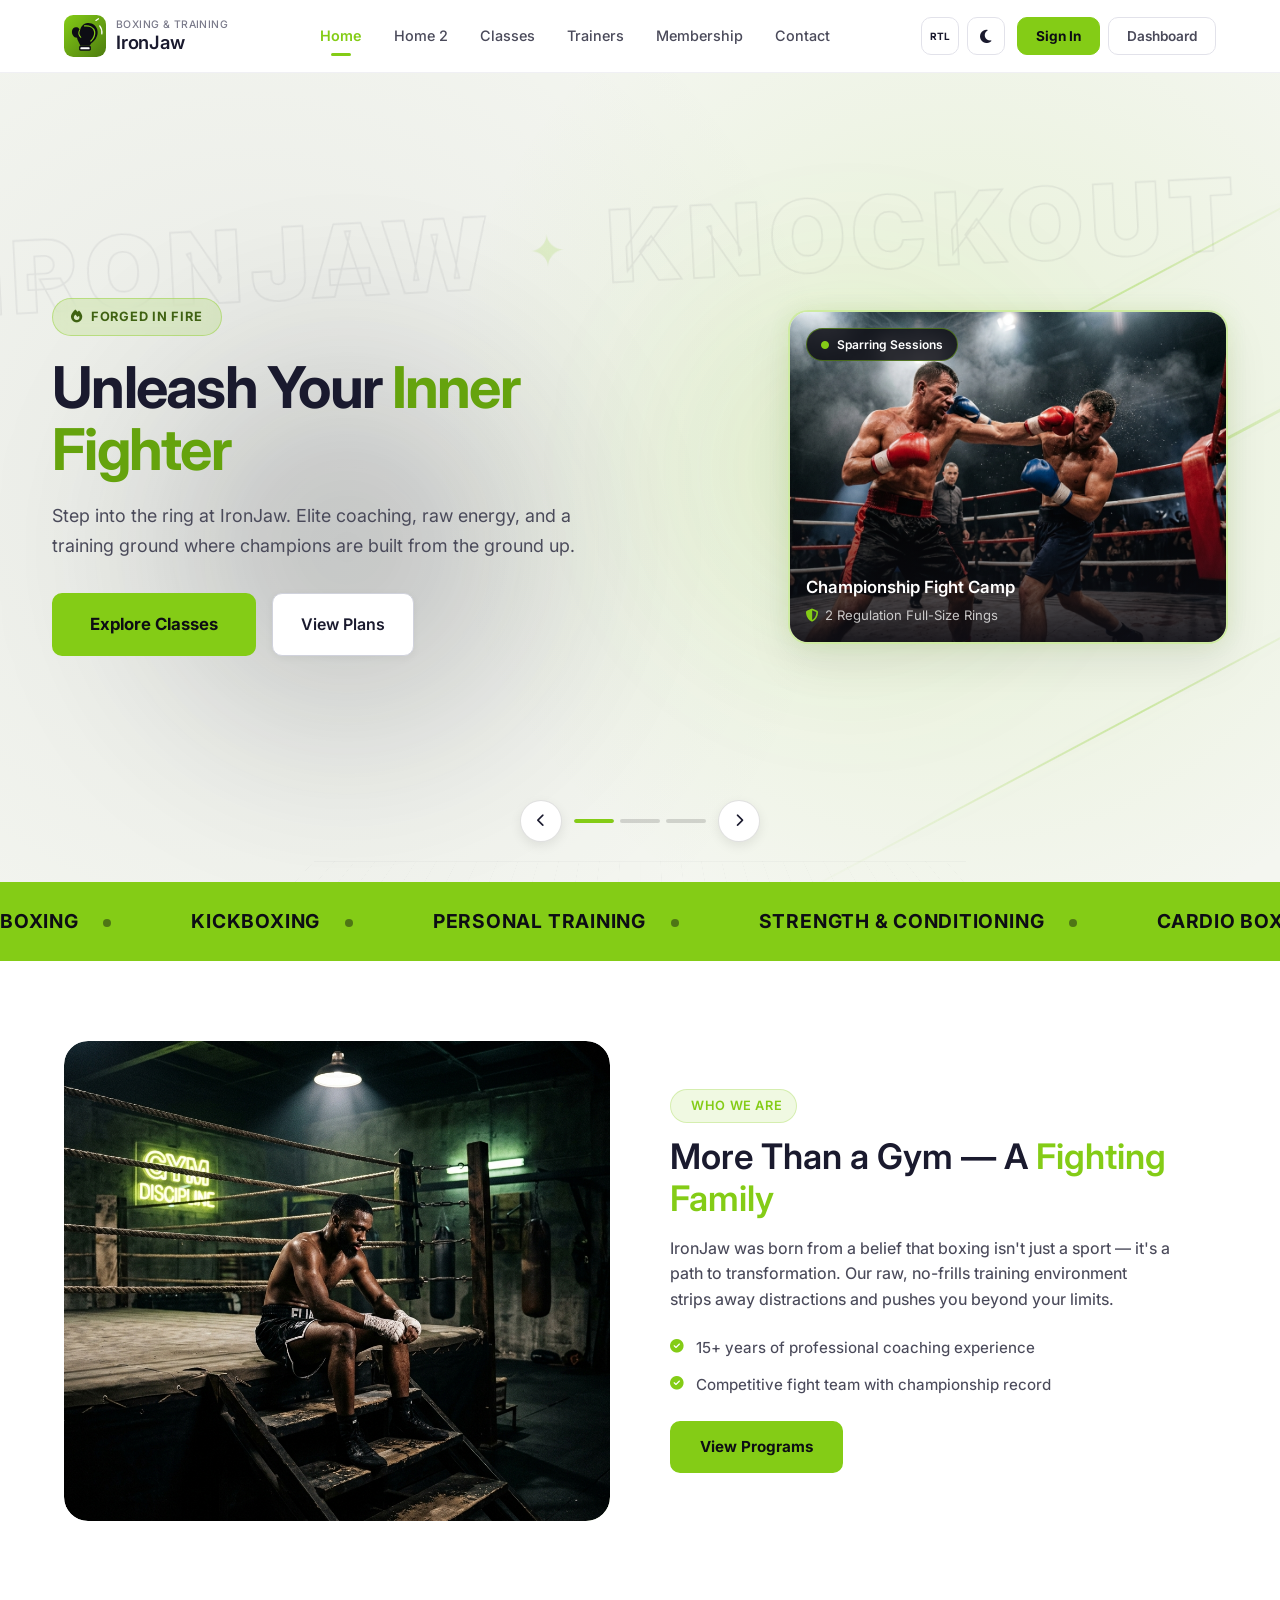
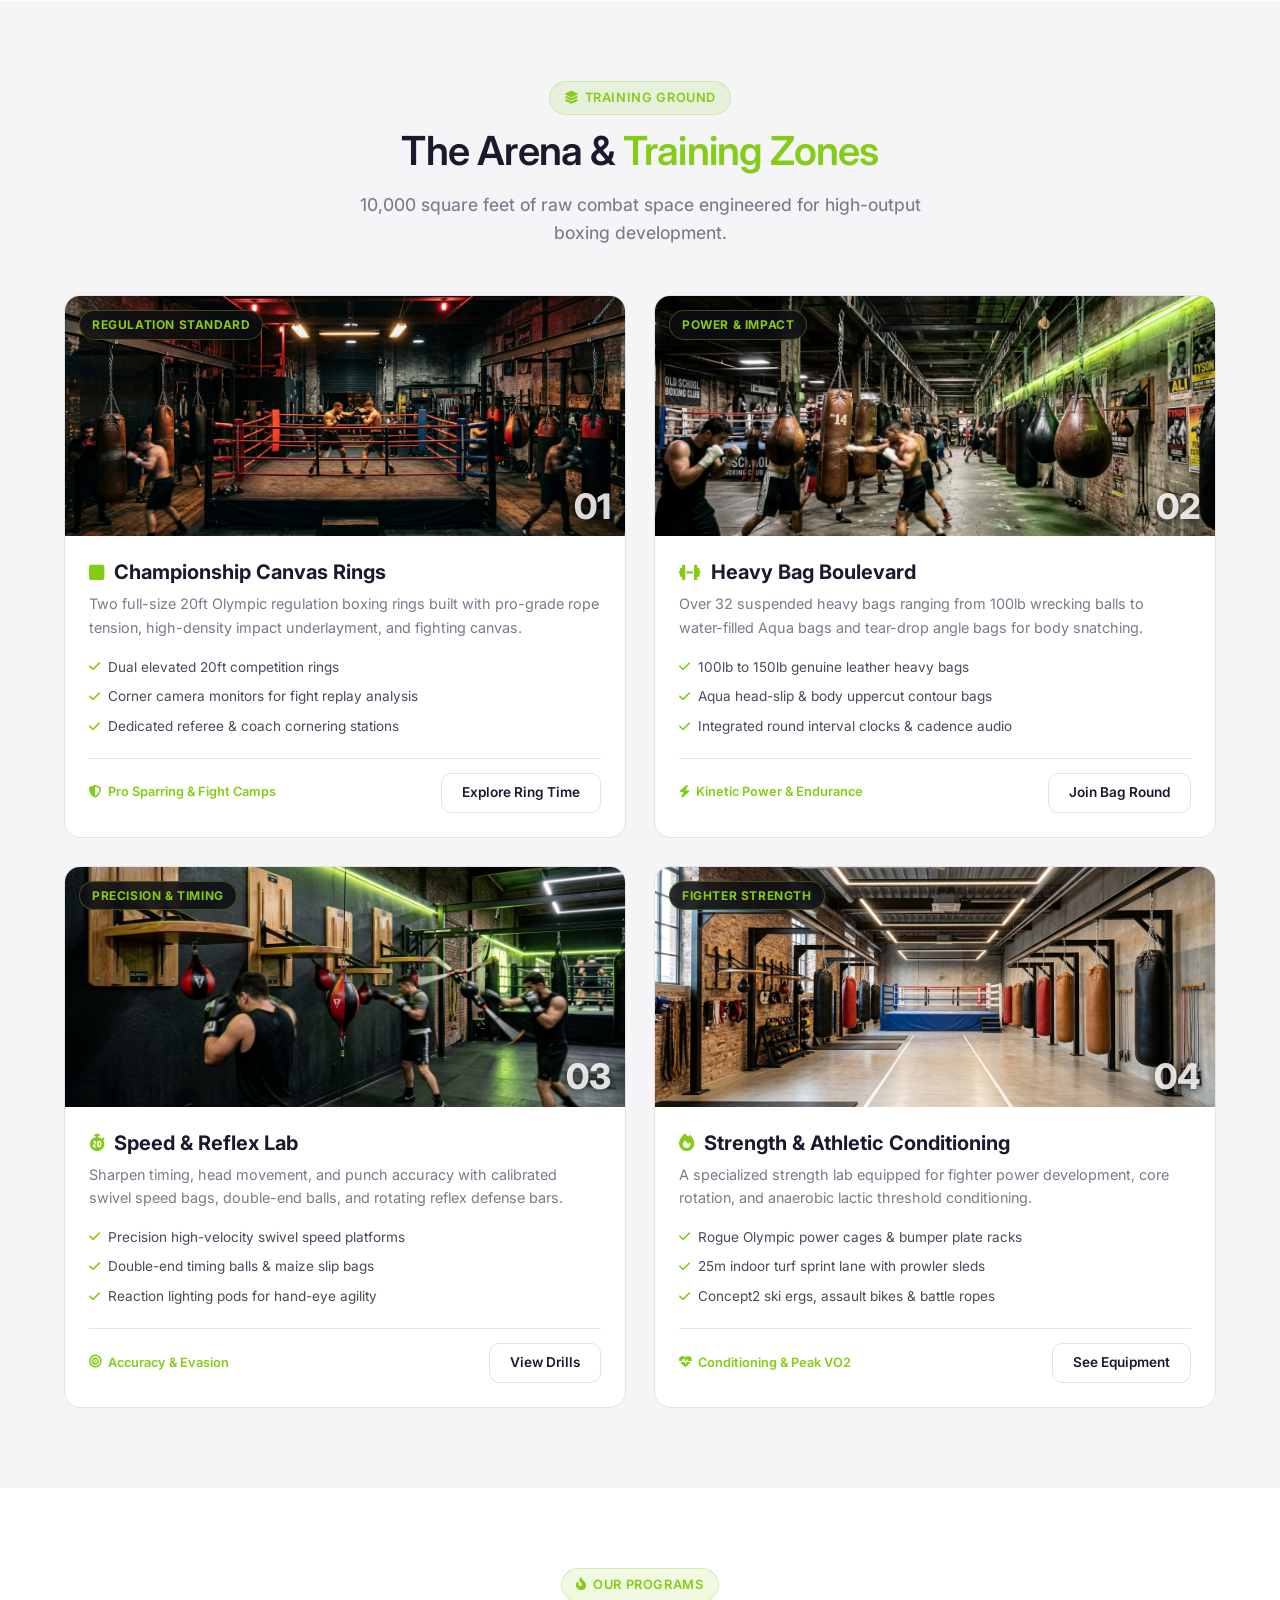
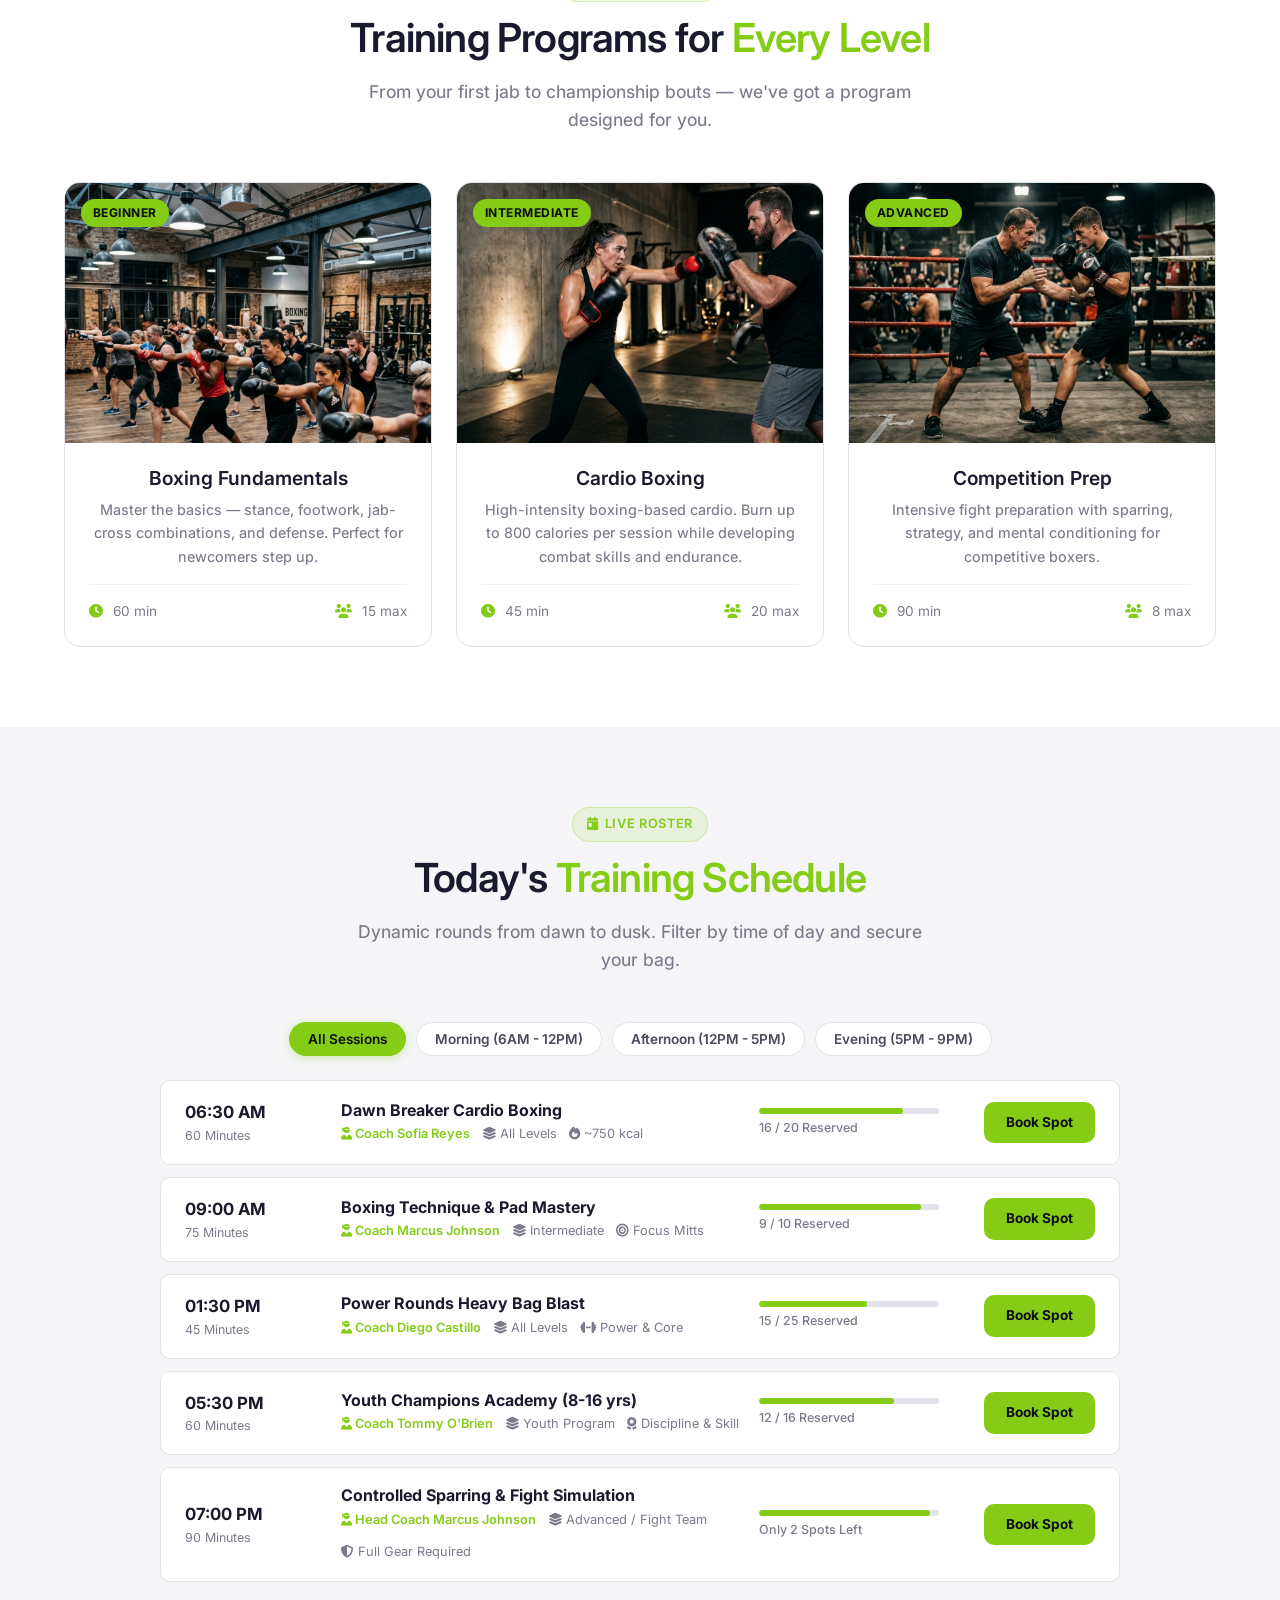
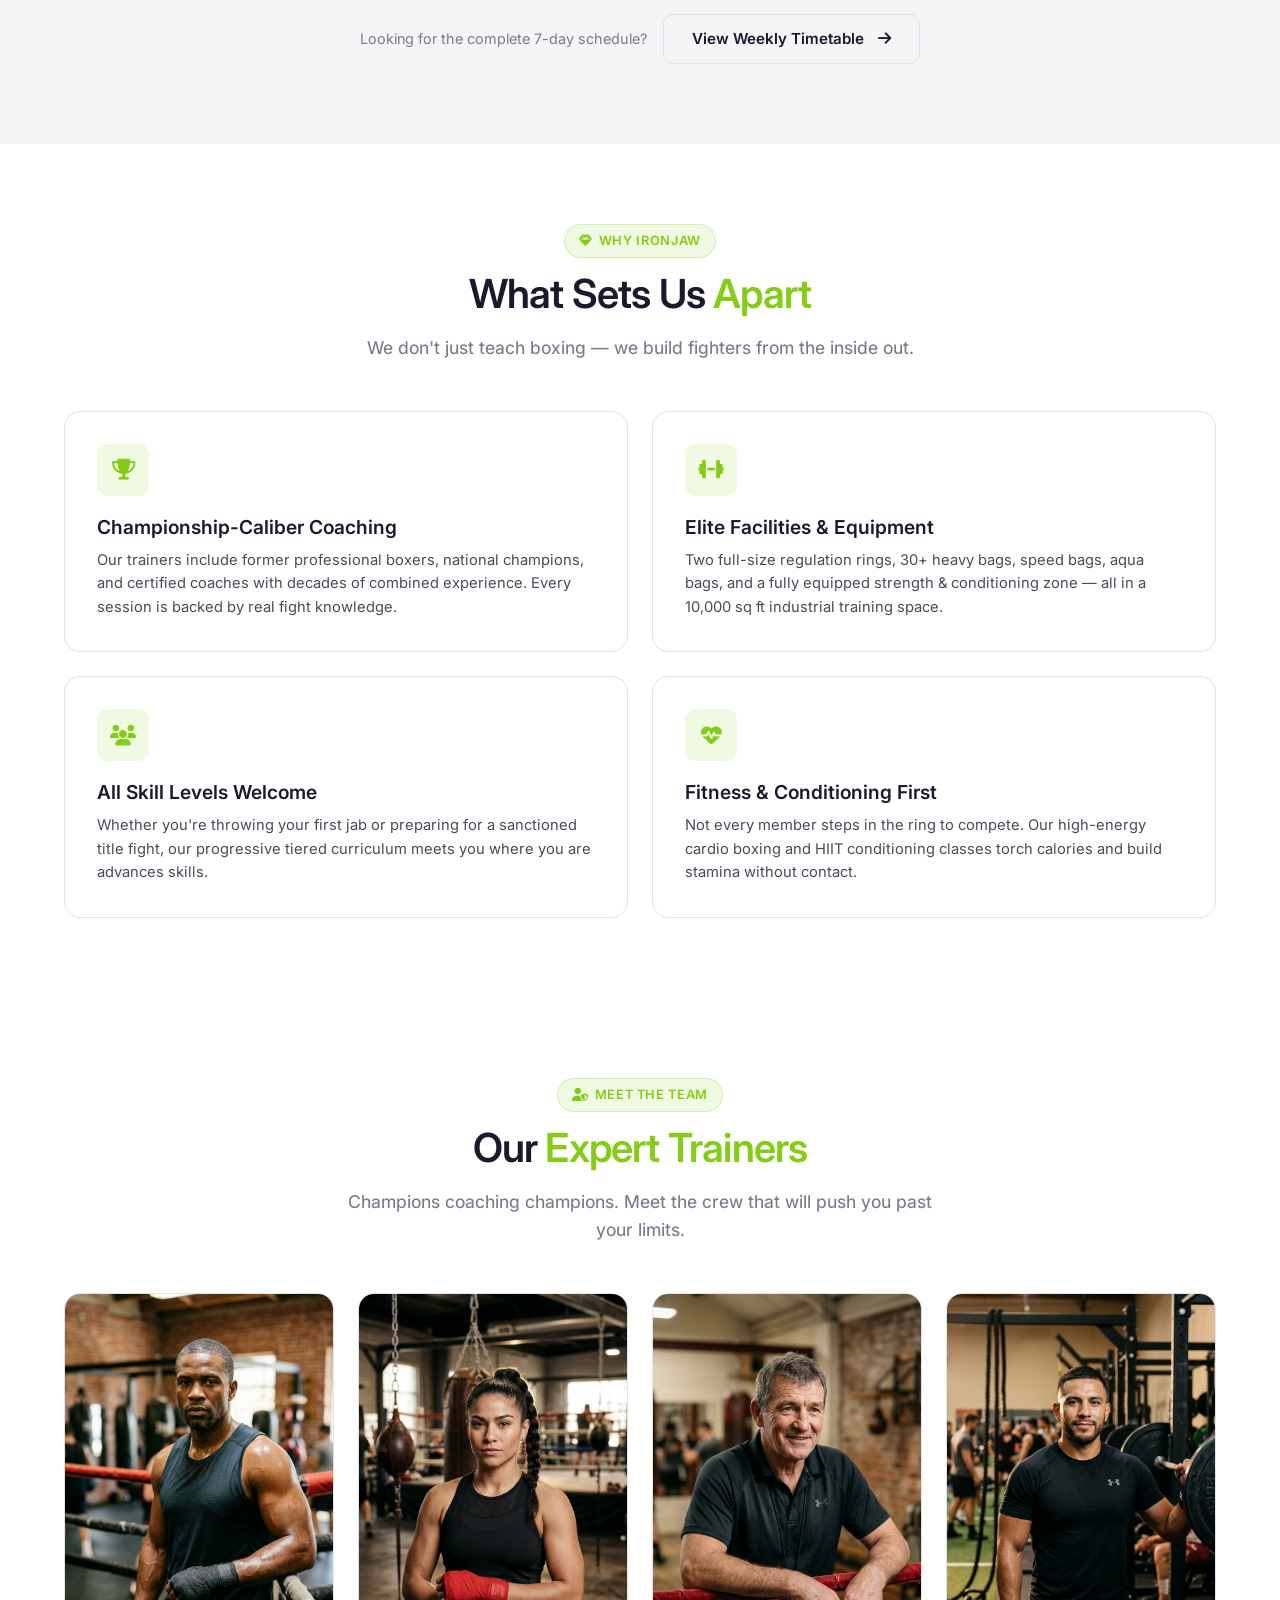
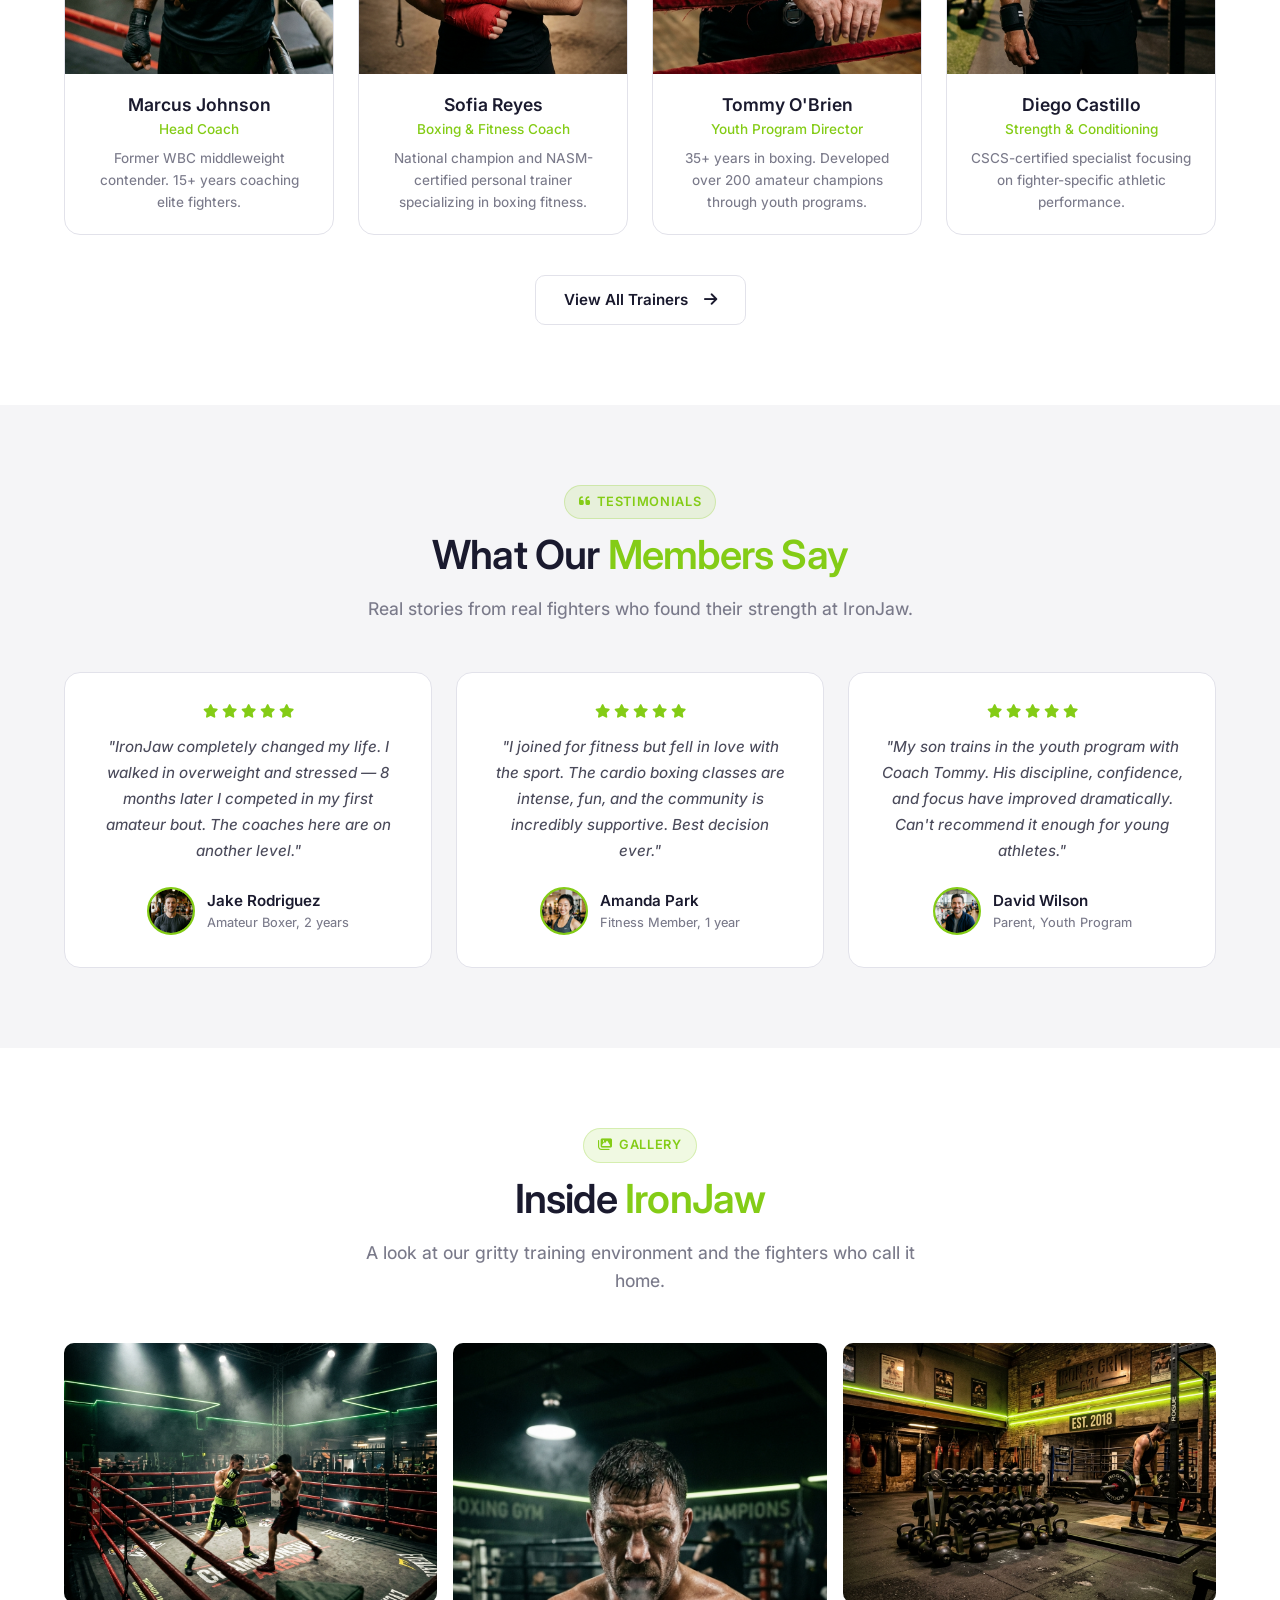
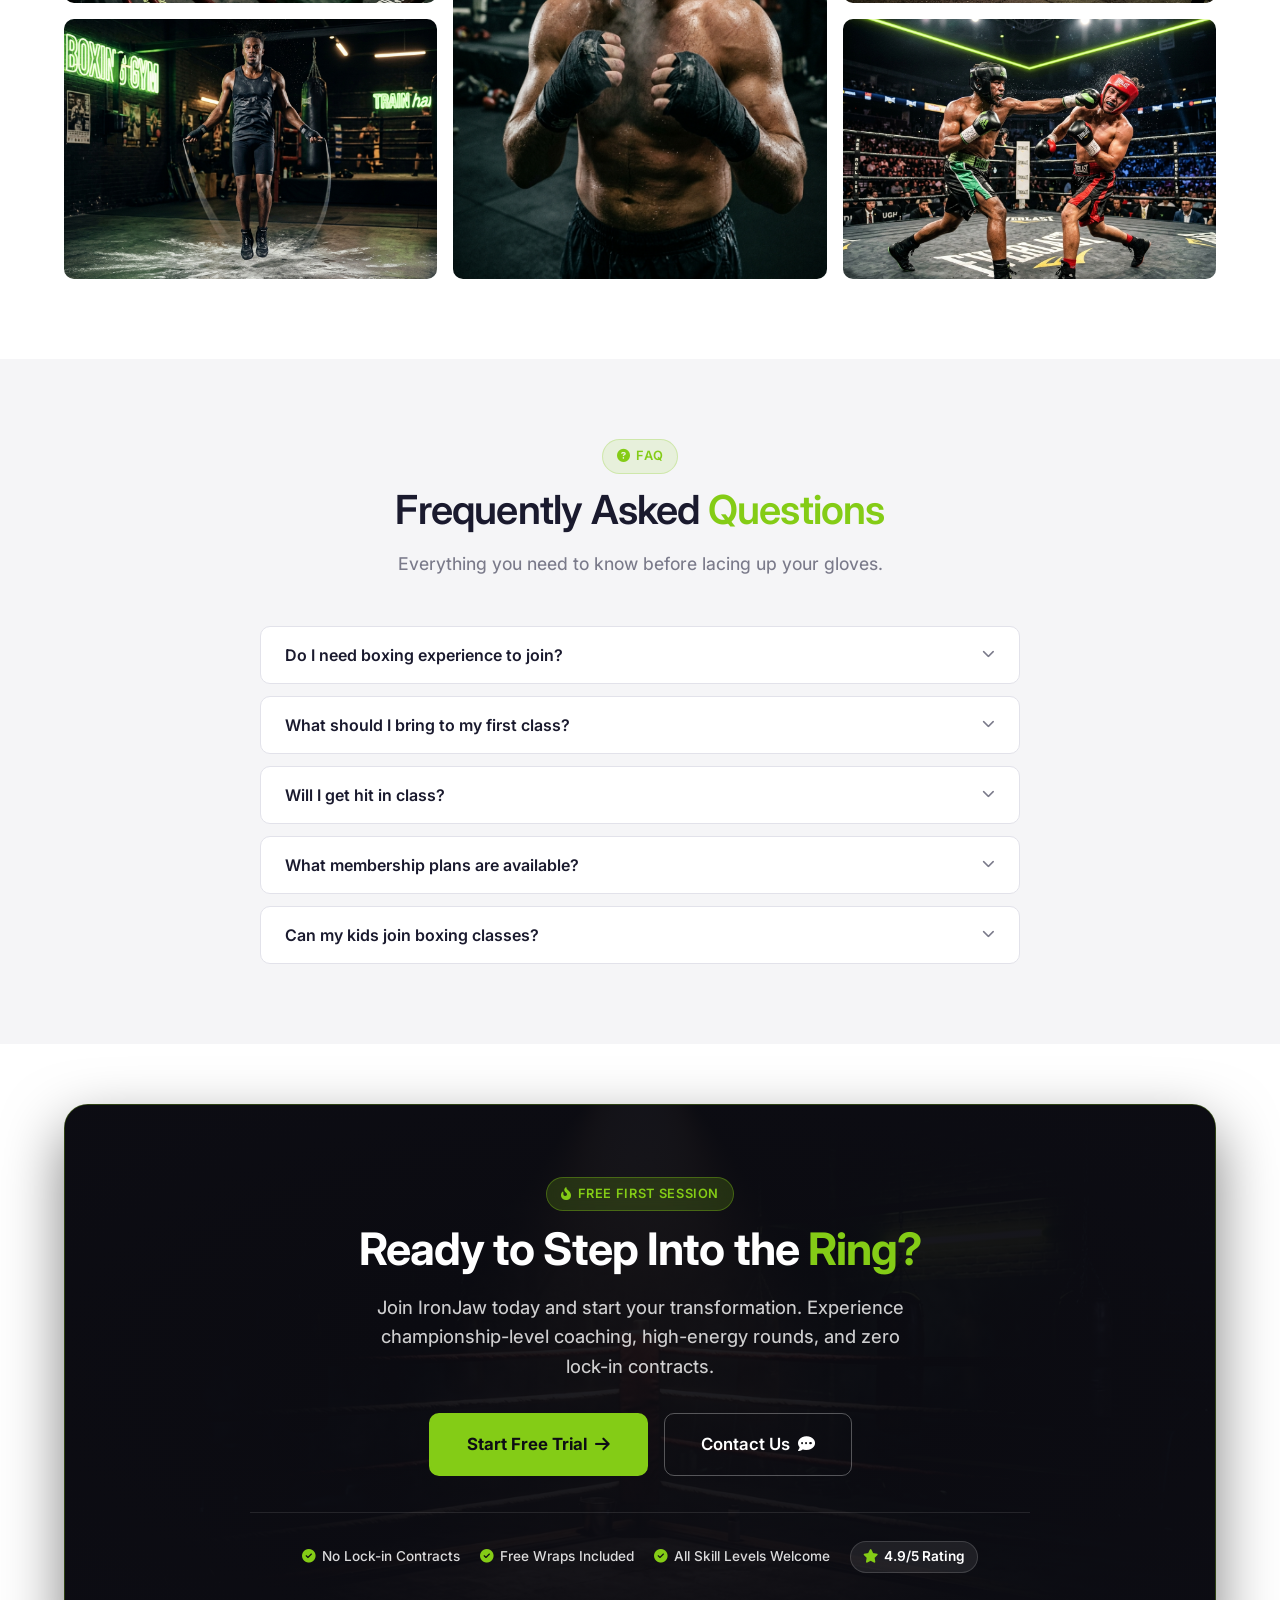
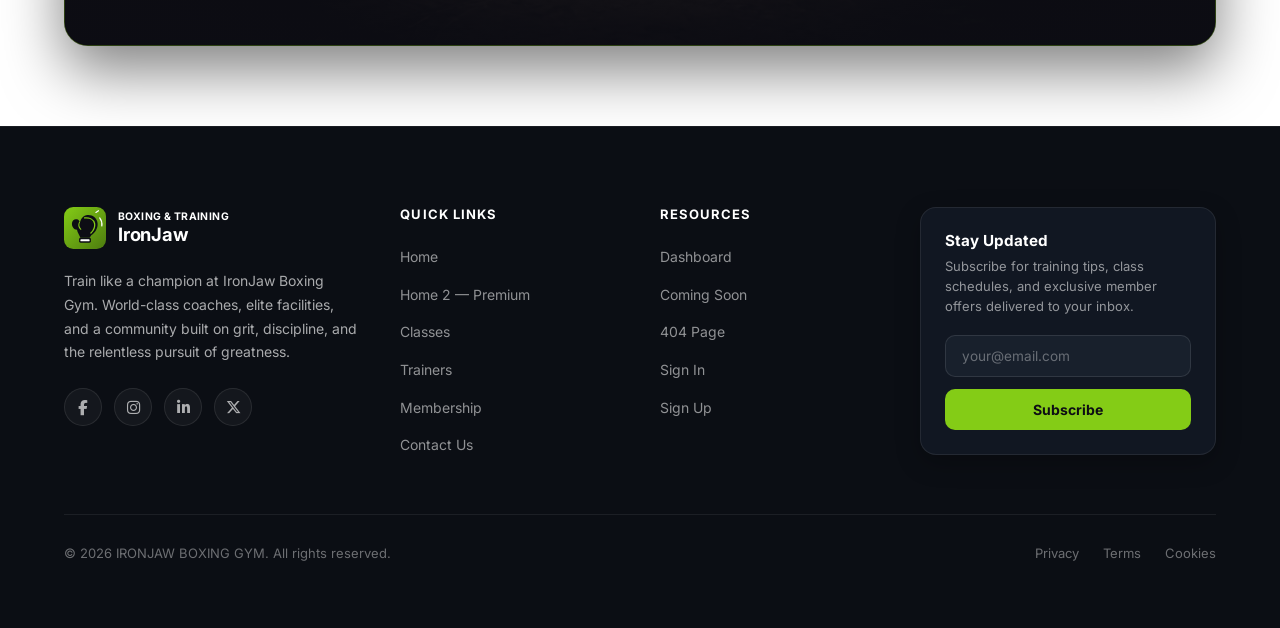
==== commit 321e4df1: "refactor: optimize responsive layouts and update hero styles in CSS and HTML files" ====
--- a/index.html
+++ b/index.html
@@ -189,8 +189,6 @@
                 <p>IronJaw was born from a belief that boxing isn't just a sport — it's a path to transformation. Our raw, no-frills training environment strips away distractions and pushes you beyond your limits.</p>
                 <div class="split-list">
                     <div class="split-list-item"><i class="fas fa-check-circle"></i> 15+ years of professional coaching experience</div>
-                    <div class="split-list-item"><i class="fas fa-check-circle"></i> State-of-the-art facility with 2 full-size rings</div>
-                    <div class="split-list-item"><i class="fas fa-check-circle"></i> Programs for all ages and skill levels</div>
                     <div class="split-list-item"><i class="fas fa-check-circle"></i> Competitive fight team with championship record</div>
                 </div>
                 <a href="classes.html" class="btn btn-primary">View Programs</a>
@@ -216,7 +214,7 @@
                 </div>
                 <div class="facility-zone-body">
                     <h3 class="facility-zone-title"><i class="fas fa-square"></i> Championship Canvas Rings</h3>
-                    <p class="facility-zone-desc">Two full-size 20ft Olympic regulation boxing rings built with pro-grade rope tension, high-density impact underlayment, and non-slip fighting canvas.</p>
+                    <p class="facility-zone-desc">Two full-size 20ft Olympic regulation boxing rings built with pro-grade rope tension, high-density impact underlayment, and fighting canvas.</p>
                     <ul class="facility-zone-specs">
                         <li><i class="fas fa-check"></i> Dual elevated 20ft competition rings</li>
                         <li><i class="fas fa-check"></i> Corner camera monitors for fight replay analysis</li>
@@ -313,7 +311,7 @@
                 </div>
                 <div class="program-card-body">
                     <h3 class="program-card-title">Boxing Fundamentals</h3>
-                    <p class="program-card-desc">Master the basics — stance, footwork, jab-cross combinations, and defense. Perfect for newcomers ready to step up.</p>
+                    <p class="program-card-desc">Master the basics — stance, footwork, jab-cross combinations, and defense. Perfect for newcomers step up.</p>
                     <div class="program-card-meta">
                         <span><i class="fas fa-clock"></i> 60 min</span>
                         <span><i class="fas fa-users"></i> 15 max</span>
@@ -516,7 +514,7 @@
             <div class="bento-card fade-up delay-2">
                 <div class="bento-card-icon"><i class="fas fa-users"></i></div>
                 <h3>All Skill Levels Welcome</h3>
-                <p>Whether you're throwing your very first jab or preparing for a sanctioned title fight, our progressive tiered curriculum meets you where you are and advances your skills safely.</p>
+                <p>Whether you're throwing your first jab or preparing for a sanctioned title fight, our progressive tiered curriculum meets you where you are advances skills.</p>
             </div>
             <!-- Row 2: Card 4 -->
             <div class="bento-card fade-up delay-3">
--- a/style.css
+++ b/style.css
@@ -78,7 +78,10 @@
 
 /* ---- RESET ---- */
 *, *::before, *::after { box-sizing: border-box; margin: 0; padding: 0; }
-html { scroll-behavior: smooth; }
+html {
+    scroll-behavior: smooth;
+    overflow-x: hidden;
+}
 body {
     font-family: var(--font);
     background: var(--bg);
@@ -87,6 +90,8 @@
     font-weight: 400;
     -webkit-font-smoothing: antialiased;
     overflow-x: hidden;
+    width: 100%;
+    position: relative;
     transition: background 0.4s var(--ease), color 0.3s var(--ease);
 }
 img { max-width: 100%; height: auto; display: block; }
@@ -99,7 +104,7 @@
 p { font-weight: 400; color: var(--text-secondary); }
 
 /* ---- LAYOUT ---- */
-.container { max-width: 1200px; margin: 0 auto; padding: 0 24px; }
+.container { max-width: 1200px; margin: 0 auto; padding: 0 24px; width: 100%; box-sizing: border-box; }
 .section { padding: 80px 0; }
 .section-alt { background: var(--bg-alt); }
 .w-full { width: 100%; }
@@ -780,6 +785,14 @@
 .slide-right { opacity: 0; transform: translateX(30px); transition: opacity 0.6s var(--ease), transform 0.6s var(--ease); }
 [dir="rtl"] .slide-left { transform: translateX(30px); }
 [dir="rtl"] .slide-right { transform: translateX(-30px); }
+@media (max-width: 768px) {
+    .slide-left,
+    .slide-right,
+    [dir="rtl"] .slide-left,
+    [dir="rtl"] .slide-right {
+        transform: translateY(20px);
+    }
+}
 .animate-in { opacity: 1 !important; transform: none !important; }
 .delay-1 { transition-delay: 0.1s !important; }
 .delay-2 { transition-delay: 0.2s !important; }
@@ -1408,25 +1421,211 @@
 }
 
 @media (max-width: 900px) {
+    .hero-slider {
+        height: auto;
+        min-height: 660px;
+    }
+    .hero-slide {
+        display: flex;
+        align-items: center;
+        justify-content: center;
+        padding: 40px 0 70px;
+    }
     .hero-slide-content {
         grid-template-columns: 1fr;
-        text-align: left;
+        text-align: center;
+        justify-items: center;
+        gap: 24px;
+        padding: 0 20px;
+    }
+    .hero-text {
+        max-width: 580px;
+        margin: 0 auto;
+        text-align: center;
+        display: flex;
+        flex-direction: column;
+        align-items: center;
+    }
+    .hero-tag {
+        margin: 0 auto 16px;
+    }
+    .hero-title {
+        font-size: 2.6rem;
+        text-align: center;
+    }
+    .hero-desc {
+        font-size: 1.05rem;
+        margin: 0 auto 20px;
+        text-align: center;
+        max-width: 500px;
+    }
+    .hero-actions {
+        justify-content: center;
+        margin: 0 auto;
     }
     .hero-media-card {
-        display: none;
-    }
-    .hero-title { font-size: 2.8rem; }
+        display: flex;
+        justify-content: center;
+        align-items: center;
+        width: 100%;
+        max-width: 440px;
+        margin: 0 auto;
+    }
+    .hero-media-frame {
+        max-width: 440px;
+        width: 100%;
+        border-radius: 16px;
+    }
+    .hero-media-frame img {
+        height: 250px;
+        width: 100%;
+        object-fit: cover;
+        object-position: center 25%;
+    }
+    .hero-controls {
+        bottom: 20px;
+    }
 }
 
 @media (max-width: 768px) {
-    .hero-slider { height: 82vh; min-height: 520px; }
-    .hero-title { font-size: 2.3rem; }
-    .hero-desc { font-size: 1rem; }
-    .hero-actions { flex-direction: column; }
-    .hero-actions .btn { width: 100%; text-align: center; }
-}
+    .hero-slider {
+        height: auto;
+        min-height: 700px;
+    }
+    .hero-slide {
+        padding: 30px 0 70px;
+    }
+    .hero-controls {
+        bottom: 14px;
+    }
+    .hero-slide-content {
+        gap: 20px;
+        padding: 0 16px;
+    }
+    .hero-title {
+        font-size: 2.2rem;
+        line-height: 1.15;
+    }
+    .hero-desc {
+        font-size: 0.95rem;
+        margin-bottom: 18px;
+    }
+    .hero-actions {
+        display: flex;
+        flex-direction: row;
+        justify-content: center;
+        gap: 12px;
+        width: 100%;
+        max-width: 420px;
+    }
+    .hero-actions .btn,
+    .hero-actions .hero-btn-secondary {
+        flex: 1;
+        min-width: 130px;
+        padding: 12px 16px;
+        font-size: 0.92rem;
+        text-align: center;
+        justify-content: center;
+    }
+    .hero-media-card {
+        max-width: 380px;
+        margin: 0 auto;
+    }
+    .hero-media-frame {
+        max-width: 380px;
+        border-radius: 14px;
+    }
+    .hero-media-frame img {
+        height: 230px;
+        object-position: center 25%;
+    }
+    .hero-media-caption {
+        padding: 8px 12px;
+    }
+    .hero-media-title {
+        font-size: 0.85rem;
+    }
+    .hero-media-sub {
+        font-size: 0.72rem;
+    }
+    .hero-media-badge {
+        top: 8px;
+        left: 8px;
+        padding: 4px 10px;
+        font-size: 0.7rem;
+    }
+    [dir="rtl"] .hero-media-badge {
+        left: auto;
+        right: 8px;
+    }
+}
+
+@media (max-width: 480px) {
+    .hero-slider {
+        min-height: 730px;
+    }
+    .hero-slide {
+        padding: 24px 0 75px;
+    }
+    .hero-controls {
+        bottom: 12px;
+        gap: 10px;
+    }
+    .hero-nav-btn {
+        width: 38px;
+        height: 38px;
+        font-size: 0.8rem;
+    }
+    .hero-dot {
+        width: 34px;
+    }
+    .hero-title {
+        font-size: 1.85rem;
+    }
+    .hero-actions {
+        flex-direction: column;
+        width: 100%;
+        max-width: 320px;
+    }
+    .hero-actions .btn,
+    .hero-actions .hero-btn-secondary {
+        width: 100%;
+    }
+    .hero-media-card {
+        max-width: 340px;
+    }
+    .hero-media-frame {
+        max-width: 340px;
+    }
+    .hero-media-frame img {
+        height: 220px;
+        object-position: center 25%;
+    }
+}
+
 @media (max-width: 360px) {
-    .hero-title { font-size: 1.9rem; }
+    .hero-slider {
+        min-height: 740px;
+    }
+    .hero-slide {
+        padding: 20px 0 80px;
+    }
+    .hero-controls {
+        bottom: 10px;
+        gap: 8px;
+    }
+    .hero-nav-btn {
+        width: 36px;
+        height: 36px;
+        font-size: 0.75rem;
+    }
+    .hero-dot {
+        width: 28px;
+    }
+    .hero-title { font-size: 1.65rem; }
+    .hero-media-frame img {
+        height: 200px;
+    }
 }
 
 /* ===================================================
@@ -1570,8 +1769,8 @@
 .hero2-image-wrap::before {
     content: '';
     position: absolute;
-    width: 380px;
-    height: 380px;
+    width: 480px;
+    height: 480px;
     background: radial-gradient(circle, rgba(132, 204, 22, 0.16) 0%, rgba(132, 204, 22, 0.04) 50%, transparent 70%);
     filter: blur(50px);
     z-index: 0;
@@ -1581,9 +1780,9 @@
 .hero2-img-grid {
     display: grid;
     grid-template-columns: repeat(2, 1fr);
-    gap: 16px;
+    gap: 18px;
     width: 100%;
-    max-width: 500px;
+    max-width: 550px;
     position: relative;
     z-index: 1;
 }
@@ -1591,7 +1790,7 @@
     position: relative;
     border-radius: 16px;
     overflow: hidden;
-    height: 205px;
+    height: 235px;
     background: rgba(255, 255, 255, 0.03);
     border: 1.5px solid rgba(255, 255, 255, 0.1);
     box-shadow: 0 12px 32px rgba(0, 0, 0, 0.45);
@@ -1729,20 +1928,53 @@
 
 @media (max-width: 1024px) {
     .hero2-content { grid-template-columns: 1fr; text-align: center; }
-    .hero2-text { max-width: 100%; margin: 0 auto; }
+    .hero2-text { max-width: 100%; margin: 0 auto; display: flex; flex-direction: column; align-items: center; }
+    .hero2-text .hero-actions { justify-content: center; margin: 0 auto; }
+    .hero2-desc { margin-left: auto; margin-right: auto; max-width: 620px; }
     .hero2-stats { justify-content: center; }
     .hero2-image-wrap { margin-top: 36px; }
-    .hero2-img-grid { max-width: 440px; margin: 0 auto; }
+    .hero2-img-grid {
+        max-width: 660px;
+        gap: 20px;
+        margin: 0 auto;
+    }
+    .hero2-grid-card {
+        height: 270px;
+        border-radius: 18px;
+    }
+    .hero2-grid-badge {
+        font-size: 0.78rem;
+        padding: 5px 12px;
+        bottom: 12px;
+        left: 12px;
+    }
+    [dir="rtl"] .hero2-grid-badge {
+        left: auto;
+        right: 12px;
+    }
     .hero2-title { font-size: 2.8rem; }
 }
 @media (max-width: 768px) {
     .hero2-title { font-size: 2.2rem; }
     .hero2-stats { flex-wrap: wrap; gap: 24px; }
-    .hero2 { min-height: 80vh; padding-bottom: 70px; }
-    .hero2-content { padding: 85px 20px 70px; }
+    .hero2-text .hero-actions { width: 100%; max-width: 440px; }
+    .hero2 { min-height: 80vh; padding-bottom: 70px; width: 100%; overflow: hidden; }
+    .hero2-content { padding: 85px 16px 70px; width: 100%; box-sizing: border-box; }
+    .hero2-image-wrap { width: 100%; overflow: hidden; }
+    .hero2-image-wrap::before { width: 280px; height: 280px; }
     .hero2-dot { width: 36px; }
+    .hero2-img-grid {
+        max-width: 520px;
+        gap: 14px;
+        margin: 0 auto;
+    }
+    .hero2-grid-card {
+        height: 220px;
+    }
 }
 @media (max-width: 540px) {
+    .hero2-text .hero-actions { flex-direction: column; width: 100%; max-width: 320px; }
+    .hero2-text .hero-actions .btn { width: 100%; text-align: center; justify-content: center; }
     .hero2-img-grid {
         gap: 10px;
         max-width: 100%;
@@ -1794,7 +2026,7 @@
     border-color: var(--primary);
 }
 .program-card-img {
-    height: 220px;
+    height: 260px;
     overflow: hidden;
     position: relative;
 }
@@ -1802,6 +2034,7 @@
     width: 100%;
     height: 100%;
     object-fit: cover;
+    object-position: top center;
     transition: transform 0.5s var(--ease);
 }
 .program-card:hover .program-card-img img { transform: scale(1.05); }
@@ -1834,8 +2067,42 @@
 .program-card-meta i { color: var(--primary); margin-right: 6px; }
 [dir="rtl"] .program-card-meta i { margin-right: 0; margin-left: 6px; }
 
-@media (max-width: 1024px) { .programs-grid { grid-template-columns: repeat(2, 1fr); } }
-@media (max-width: 768px) { .programs-grid { grid-template-columns: 1fr; } }
+@media (max-width: 1024px) {
+    .programs-grid {
+        grid-template-columns: repeat(2, 1fr);
+    }
+    .programs-grid .program-card:last-child:nth-child(odd),
+    .programs-grid > .program-card:nth-child(3):last-child {
+        grid-column: 1 / -1;
+        justify-self: center;
+        max-width: calc(50% - 12px);
+        margin: 0 auto;
+        width: 100%;
+    }
+    .program-card-img {
+        height: 300px;
+    }
+}
+@media (max-width: 768px) {
+    .programs-grid {
+        grid-template-columns: 1fr;
+    }
+    .programs-grid .program-card:last-child:nth-child(odd),
+    .programs-grid > .program-card:nth-child(3):last-child {
+        grid-column: auto;
+        justify-self: stretch;
+        max-width: 100%;
+        margin: 0;
+    }
+    .program-card-img {
+        height: 360px;
+    }
+}
+@media (max-width: 480px) {
+    .program-card-img {
+        height: 240px;
+    }
+}
 
 /* ===================================================
    ABOUT / SPLIT SECTIONS
@@ -1853,8 +2120,9 @@
 }
 .split-img img {
     width: 100%;
-    height: 400px;
+    height: 480px;
     object-fit: cover;
+    object-position: center 35%;
     border-radius: var(--radius-xl);
 }
 .split-accent {
@@ -1889,10 +2157,78 @@
     flex-shrink: 0;
 }
 @media (max-width: 1024px) {
-    .split-row { grid-template-columns: 1fr; gap: 40px; }
-    .split-content { max-width: 100%; text-align: center; }
-    .split-list { align-items: center; }
-    .split-img img { height: 300px; }
+    .split-row {
+        grid-template-columns: 1fr 1fr;
+        gap: 36px;
+        align-items: center;
+    }
+    .split-content {
+        max-width: 100%;
+        text-align: left;
+    }
+    [dir="rtl"] .split-content {
+        text-align: right;
+    }
+    .split-list {
+        align-items: flex-start;
+    }
+    .split-img img {
+        height: 480px;
+        object-position: center 25%;
+    }
+}
+@media (max-width: 768px) {
+    .split-row {
+        grid-template-columns: 1fr;
+        gap: 36px;
+    }
+    .split-content {
+        max-width: 100%;
+        text-align: center;
+    }
+    .split-list {
+        display: inline-flex;
+        flex-direction: column;
+        align-items: flex-start;
+        text-align: left;
+        margin: 24px auto;
+        width: fit-content;
+        max-width: 100%;
+    }
+    [dir="rtl"] .split-list {
+        align-items: flex-end;
+        text-align: right;
+    }
+    .split-list-item {
+        text-align: left;
+        align-items: flex-start;
+        width: 100%;
+    }
+    [dir="rtl"] .split-list-item {
+        text-align: right;
+    }
+    .split-img {
+        overflow: hidden;
+        border-radius: var(--radius-xl);
+        width: 100%;
+    }
+    .split-accent {
+        right: 0;
+        bottom: 0;
+    }
+    [dir="rtl"] .split-accent {
+        right: auto;
+        left: 0;
+    }
+    .split-img img {
+        height: 420px;
+        width: 100%;
+    }
+}
+@media (max-width: 480px) {
+    .split-img img {
+        height: 300px;
+    }
 }
 
 /* ===================================================
@@ -1939,7 +2275,7 @@
     box-shadow: var(--shadow-lg);
 }
 .trainer-card-img {
-    height: 280px;
+    height: 380px;
     overflow: hidden;
     position: relative;
 }
@@ -1947,6 +2283,7 @@
     width: 100%;
     height: 100%;
     object-fit: cover;
+    object-position: top center;
     transition: transform 0.5s var(--ease);
 }
 .trainer-card:hover .trainer-card-img img { transform: scale(1.05); }
@@ -1981,12 +2318,80 @@
 }
 
 @media (max-width: 1024px) {
-    .trainers-grid { grid-template-columns: repeat(2, 1fr); }
-    .trainers-grid-3 { grid-template-columns: repeat(2, 1fr); }
+    .trainers-grid {
+        grid-template-columns: repeat(2, 1fr);
+        gap: 24px;
+        max-width: 100%;
+    }
+    .trainers-grid-3 {
+        grid-template-columns: repeat(2, 1fr);
+        gap: 24px;
+        max-width: 100%;
+    }
+    .trainers-grid .trainer-card:last-child:nth-child(odd),
+    .trainers-grid > .trainer-card:nth-child(3):last-child,
+    .trainers-grid-3 .trainer-card:last-child:nth-child(odd),
+    .trainers-grid-3 > .trainer-card:nth-child(3):last-child {
+        grid-column: 1 / -1;
+        justify-self: center;
+        max-width: calc(50% - 12px);
+        margin: 0 auto;
+        width: 100%;
+    }
+    .trainer-card-img {
+        height: 460px;
+    }
 }
 @media (max-width: 768px) {
-    .trainers-grid { grid-template-columns: 1fr; max-width: 400px; margin: 0 auto; }
-    .trainers-grid-3 { grid-template-columns: 1fr; max-width: 400px; margin: 0 auto; }
+    .trainers-grid {
+        grid-template-columns: repeat(2, 1fr);
+        gap: 20px;
+        max-width: 100%;
+        margin: 0;
+    }
+    .trainers-grid-3 {
+        grid-template-columns: repeat(2, 1fr);
+        gap: 20px;
+        max-width: 100%;
+        margin: 0;
+    }
+    .trainers-grid .trainer-card:last-child:nth-child(odd),
+    .trainers-grid > .trainer-card:nth-child(3):last-child,
+    .trainers-grid-3 .trainer-card:last-child:nth-child(odd),
+    .trainers-grid-3 > .trainer-card:nth-child(3):last-child {
+        grid-column: 1 / -1;
+        justify-self: center;
+        max-width: calc(50% - 10px);
+        margin: 0 auto;
+        width: 100%;
+    }
+    .trainer-card-img {
+        height: 380px;
+    }
+}
+@media (max-width: 580px) {
+    .trainers-grid {
+        grid-template-columns: 1fr;
+        max-width: 400px;
+        margin: 0 auto;
+    }
+    .trainers-grid-3 {
+        grid-template-columns: 1fr;
+        max-width: 400px;
+        margin: 0 auto;
+    }
+    .trainers-grid .trainer-card:last-child:nth-child(odd),
+    .trainers-grid > .trainer-card:nth-child(3):last-child,
+    .trainers-grid-3 .trainer-card:last-child:nth-child(odd),
+    .trainers-grid-3 > .trainer-card:nth-child(3):last-child {
+        grid-column: auto;
+        justify-self: stretch;
+        max-width: 100%;
+        margin: 0;
+    }
+    .trainer-card-img {
+        height: 400px;
+    }
 }
 
 /* ===================================================
@@ -2071,8 +2476,31 @@
 .testimonial-name { font-size: 0.95rem; font-weight: 600; color: var(--text); }
 .testimonial-role { font-size: 0.8rem; color: var(--text-muted); font-weight: 450; }
 
-@media (max-width: 1024px) { .testimonials-grid { grid-template-columns: repeat(2, 1fr); } }
-@media (max-width: 768px) { .testimonials-grid { grid-template-columns: 1fr; } }
+@media (max-width: 1024px) {
+    .testimonials-grid {
+        grid-template-columns: repeat(2, 1fr);
+    }
+    .testimonials-grid .testimonial-card:last-child:nth-child(odd),
+    .testimonials-grid > .testimonial-card:nth-child(3):last-child {
+        grid-column: 1 / -1;
+        justify-self: center;
+        max-width: calc(50% - 12px);
+        margin: 0 auto;
+        width: 100%;
+    }
+}
+@media (max-width: 768px) {
+    .testimonials-grid {
+        grid-template-columns: 1fr;
+    }
+    .testimonials-grid .testimonial-card:last-child:nth-child(odd),
+    .testimonials-grid > .testimonial-card:nth-child(3):last-child {
+        grid-column: auto;
+        justify-self: stretch;
+        max-width: 100%;
+        margin: 0;
+    }
+}
 
 /* ===================================================
    PRICING CARDS
@@ -2135,8 +2563,33 @@
 .pricing-feature.disabled i { color: var(--text-muted); }
 .pricing-card .btn { width: 100%; }
 
-@media (max-width: 1024px) { .pricing-grid { grid-template-columns: repeat(2, 1fr); } }
-@media (max-width: 768px) { .pricing-grid { grid-template-columns: 1fr; max-width: 420px; margin: 0 auto; } }
+@media (max-width: 1024px) {
+    .pricing-grid {
+        grid-template-columns: repeat(2, 1fr);
+    }
+    .pricing-grid .pricing-card:last-child:nth-child(odd),
+    .pricing-grid > .pricing-card:nth-child(3):last-child {
+        grid-column: 1 / -1;
+        justify-self: center;
+        max-width: calc(50% - 12px);
+        margin: 0 auto;
+        width: 100%;
+    }
+}
+@media (max-width: 768px) {
+    .pricing-grid {
+        grid-template-columns: 1fr;
+        max-width: 420px;
+        margin: 0 auto;
+    }
+    .pricing-grid .pricing-card:last-child:nth-child(odd),
+    .pricing-grid > .pricing-card:nth-child(3):last-child {
+        grid-column: auto;
+        justify-self: stretch;
+        max-width: 100%;
+        margin: 0;
+    }
+}
 
 /* ===================================================
    FAQ
@@ -2211,6 +2664,11 @@
     display: flex;
     flex-direction: column;
     gap: 24px;
+}
+.contact-info-list {
+    display: flex;
+    flex-direction: column;
+    gap: 20px;
 }
 .contact-info-item { display: flex; align-items: flex-start; gap: 16px; }
 .contact-info-icon {
@@ -2395,7 +2853,40 @@
     font-size: 0.72rem;
 }
 
-@media (max-width: 1024px) { .contact-grid { grid-template-columns: 1fr; } }
+@media (max-width: 1024px) {
+    .contact-grid {
+        grid-template-columns: 1fr;
+    }
+    .contact-info-card {
+        text-align: center;
+        align-items: center;
+    }
+    .contact-info-header {
+        text-align: center;
+        width: 100%;
+    }
+    .contact-info-header h3,
+    .contact-info-header p {
+        text-align: center !important;
+        margin-left: auto;
+        margin-right: auto;
+    }
+    .contact-info-list {
+        display: flex;
+        flex-direction: column;
+        gap: 20px;
+        width: 100%;
+        max-width: 440px;
+        margin: 0 auto;
+        text-align: left;
+    }
+    [dir="rtl"] .contact-info-list {
+        text-align: right;
+    }
+    .contact-map {
+        width: 100%;
+    }
+}
 
 /* ===================================================
    INTERACTIVE LIVE MAP SECTION
@@ -3297,6 +3788,9 @@
     display: flex;
     min-height: 100vh;
     background: var(--bg);
+    width: 100%;
+    max-width: 100vw;
+    overflow-x: hidden;
 }
 
 /* Sidebar */
@@ -3362,9 +3856,13 @@
 /* Main Content */
 .dash-main {
     flex: 1;
+    min-width: 0;
+    width: 100%;
+    max-width: 100%;
     margin-left: 260px;
     display: flex;
     flex-direction: column;
+    overflow-x: hidden;
 }
 [dir="rtl"] .dash-main { margin-left: 0; margin-right: 260px; }
 
@@ -3373,12 +3871,21 @@
     display: flex;
     align-items: center;
     justify-content: space-between;
-    padding: 16px 24px;
+    padding: 0 24px;
+    height: 70px;
     background: var(--bg-card);
     border-bottom: 1px solid var(--border);
-    position: sticky;
+    position: fixed;
     top: 0;
-    z-index: 50;
+    left: 260px;
+    right: 0;
+    z-index: 90;
+    box-sizing: border-box;
+    transition: left 0.35s var(--ease), right 0.35s var(--ease);
+}
+[dir="rtl"] .dash-header {
+    left: 0;
+    right: 260px;
 }
 .dash-header-left { display: flex; align-items: center; gap: 12px; }
 .dash-mobile-toggle {
@@ -3496,8 +4003,23 @@
 .dash-profile-role { font-size: 0.7rem; color: var(--text-muted); }
 
 /* Dashboard Content */
-.dash-content { padding: 24px; flex: 1; }
-.dash-tab-panel { display: none; }
+.dash-content {
+    padding: 24px;
+    padding-top: calc(70px + 24px);
+    flex: 1;
+    min-width: 0;
+    width: 100%;
+    max-width: 100%;
+    box-sizing: border-box;
+    overflow-x: hidden;
+}
+.dash-tab-panel {
+    display: none;
+    width: 100%;
+    max-width: 100%;
+    min-width: 0;
+    box-sizing: border-box;
+}
 .dash-tab-panel.active { display: block; }
 
 /* Dashboard Welcome */
@@ -3590,6 +4112,7 @@
     border-radius: var(--radius-full);
     font-size: 0.75rem;
     font-weight: 600;
+    white-space: nowrap;
 }
 .dash-status.active { background: rgba(34,197,94,0.1); color: var(--success); }
 .dash-status.pending { background: rgba(245,158,11,0.1); color: var(--warning); }
@@ -3620,6 +4143,29 @@
     margin-bottom: 16px;
 }
 
+/* Dashboard Membership Plan Banner */
+.dash-plan-banner {
+    position: relative;
+    border-radius: var(--radius-md);
+    overflow: hidden;
+    border: 1px solid var(--border);
+    height: 240px;
+    width: 100%;
+    margin-top: 8px;
+    background: var(--bg-alt);
+}
+.dash-plan-banner img {
+    width: 100%;
+    height: 100%;
+    object-fit: cover;
+    object-position: center 20%;
+    display: block;
+    transition: transform 0.5s var(--ease);
+}
+.dash-plan-banner:hover img {
+    transform: scale(1.03);
+}
+
 /* Dashboard Settings Security Center */
 .dash-security-box {
     background: var(--bg-alt);
@@ -3750,7 +4296,7 @@
     display: flex;
     align-items: center;
     gap: 12px;
-    margin-bottom: 12px;
+    margin-bottom: 14px;
 }
 .dash-drill-avatar {
     width: 40px;
@@ -3766,13 +4312,31 @@
     font-size: 0.85rem;
     flex-shrink: 0;
 }
+.dash-drill-author {
+    flex: 1;
+    min-width: 0;
+}
 .dash-drill-author h4 {
     font-size: 0.95rem;
     font-weight: 600;
+    color: var(--text);
+    margin: 0 0 2px 0;
+    line-height: 1.25;
 }
 .dash-drill-author span {
     font-size: 0.75rem;
     color: var(--text-muted);
+    display: block;
+    line-height: 1.3;
+}
+.dash-drill-head .dash-status {
+    margin-left: auto;
+    white-space: nowrap;
+    flex-shrink: 0;
+}
+[dir="rtl"] .dash-drill-head .dash-status {
+    margin-left: 0;
+    margin-right: auto;
 }
 .dash-drill-steps {
     display: flex;
@@ -3990,15 +4554,207 @@
     .dash-sidebar-overlay.open { display: block; }
     .dash-main { margin-left: 0; }
     [dir="rtl"] .dash-main { margin-right: 0; }
+    .dash-header { left: 0; right: 0; }
+    [dir="rtl"] .dash-header { left: 0; right: 0; }
     .dash-mobile-toggle { display: flex; }
     .dash-metrics { grid-template-columns: repeat(2, 1fr); }
     .dash-grid-2 { grid-template-columns: 1fr; }
     .dash-form-row { grid-template-columns: 1fr; }
+    .dash-plan-banner { height: 280px; }
 }
 @media (max-width: 768px) {
+    .dash-main {
+        margin-left: 0;
+        margin-right: 0;
+        width: 100%;
+        max-width: 100%;
+        min-width: 0;
+    }
+    .dash-header {
+        height: 62px;
+        padding: 0 14px;
+        left: 0;
+        right: 0;
+        width: 100%;
+        max-width: 100%;
+        box-sizing: border-box;
+    }
+    .dash-content {
+        padding-top: calc(62px + 20px);
+    }
+    .dash-header-right { gap: 6px; }
+    .dash-header-title { display: none !important; }
+    .dash-profile-info,
+    .dash-profile-name,
+    .dash-profile-role { display: none !important; }
+    .dash-profile-btn { padding: 0; gap: 0; }
     .dash-metrics { grid-template-columns: 1fr; }
-    .dash-table-wrap { overflow-x: auto; }
-    .dash-table { min-width: 600px; }
+    .dash-table-wrap {
+        width: 100% !important;
+        max-width: 100% !important;
+        box-sizing: border-box !important;
+        overflow-x: auto !important;
+        -webkit-overflow-scrolling: touch;
+    }
+    .dash-table { min-width: 540px; }
+    .dash-plan-banner { height: 250px; }
+    .dash-welcome { padding: 20px 16px !important; }
+    .dash-settings-card {
+        padding: 18px 14px;
+        max-width: 100%;
+        width: 100%;
+        box-sizing: border-box;
+        min-width: 0;
+    }
+
+    /* Compact Tables: Allow smooth horizontal touch scroll without page spill */
+    .dash-table-wrap.compact-wrap,
+    .dash-grid-2 .dash-table-wrap {
+        overflow-x: auto !important;
+        -webkit-overflow-scrolling: touch;
+    }
+    .dash-table.dash-table-compact,
+    .dash-grid-2 .dash-table {
+        min-width: 0 !important;
+        width: 100% !important;
+        table-layout: fixed;
+    }
+    .dash-table-compact th {
+        padding: 9px 6px;
+        font-size: 0.7rem;
+        letter-spacing: 0.02em;
+    }
+    .dash-table-compact td {
+        padding: 10px 6px;
+        font-size: 0.78rem;
+        line-height: 1.35;
+        vertical-align: middle;
+        overflow-wrap: break-word;
+        word-break: break-word;
+    }
+    .dash-table-compact td strong {
+        font-size: 0.8rem;
+        font-weight: 600;
+        display: block;
+    }
+
+    /* Column Widths for Upcoming Classes */
+    .dash-table-upcoming th:nth-child(1),
+    .dash-table-upcoming td:nth-child(1) { width: 35%; }
+    .dash-table-upcoming th:nth-child(2),
+    .dash-table-upcoming td:nth-child(2) { width: 25%; }
+    .dash-table-upcoming th:nth-child(3),
+    .dash-table-upcoming td:nth-child(3) { width: 20%; }
+    .dash-table-upcoming th:nth-child(4),
+    .dash-table-upcoming td:nth-child(4) { width: 20%; }
+
+    /* Column Widths for Recent Workouts */
+    .dash-table-workouts th:nth-child(1),
+    .dash-table-workouts td:nth-child(1) { width: 22%; }
+    .dash-table-workouts th:nth-child(2),
+    .dash-table-workouts td:nth-child(2) { width: 36%; }
+    .dash-table-workouts th:nth-child(3),
+    .dash-table-workouts td:nth-child(3) { width: 21%; }
+    .dash-table-workouts th:nth-child(4),
+    .dash-table-workouts td:nth-child(4) { width: 21%; }
+
+    /* Column Widths for Billing History */
+    .dash-table-billing th:nth-child(1),
+    .dash-table-billing td:nth-child(1) { width: 26%; }
+    .dash-table-billing th:nth-child(2),
+    .dash-table-billing td:nth-child(2) { width: 38%; }
+    .dash-table-billing th:nth-child(3),
+    .dash-table-billing td:nth-child(3) { width: 18%; }
+    .dash-table-billing th:nth-child(4),
+    .dash-table-billing td:nth-child(4) { width: 18%; }
+}
+@media (max-width: 580px) {
+    .dash-content { padding: 16px 12px; padding-top: calc(62px + 16px); }
+    .dash-settings-card { padding: 18px 14px; }
+    .dash-drill-box { padding: 14px 12px; }
+    .dash-table-compact th {
+        padding: 8px 4px;
+        font-size: 0.65rem;
+    }
+    .dash-table-compact td {
+        padding: 9px 4px;
+        font-size: 0.74rem;
+    }
+    .dash-table-compact td strong {
+        font-size: 0.76rem;
+    }
+    .dash-table-header {
+        padding: 12px 14px;
+    }
+    .dash-table-header h3 {
+        font-size: 0.95rem;
+    }
+    .dash-table-header .btn-sm {
+        font-size: 0.72rem;
+        padding: 4px 8px;
+    }
+    .dash-drill-head {
+        display: grid;
+        grid-template-columns: 40px 1fr;
+        grid-template-areas:
+            "avatar author"
+            ".      badge";
+        column-gap: 12px;
+        row-gap: 8px;
+        align-items: center;
+    }
+    .dash-drill-avatar {
+        grid-area: avatar;
+    }
+    .dash-drill-author {
+        grid-area: author;
+        min-width: 0;
+    }
+    .dash-drill-author h4 {
+        font-size: 0.92rem;
+        white-space: nowrap;
+        overflow: hidden;
+        text-overflow: ellipsis;
+        margin: 0 0 2px 0;
+    }
+    .dash-drill-author span {
+        font-size: 0.72rem;
+        line-height: 1.3;
+    }
+    .dash-drill-head .dash-status {
+        grid-area: badge;
+        justify-self: start;
+        margin-left: 0 !important;
+        margin-right: 0 !important;
+        font-size: 0.7rem;
+        padding: 3px 9px;
+        width: fit-content;
+        white-space: nowrap;
+    }
+    [dir="rtl"] .dash-drill-head .dash-status {
+        justify-self: start;
+        margin-left: 0 !important;
+        margin-right: 0 !important;
+    }
+    .dash-plan-banner { height: 200px; }
+    .dash-benchmarks-grid { grid-template-columns: 1fr; }
+    .dash-btn-group-responsive {
+        flex-direction: column !important;
+        gap: 8px !important;
+    }
+    .dash-btn-group-responsive .btn {
+        width: 100% !important;
+        margin-left: 0 !important;
+        margin-right: 0 !important;
+    }
+    .dash-payment-card-row {
+        flex-wrap: wrap !important;
+        gap: 10px !important;
+    }
+    .dash-payment-card-row .dash-status,
+    .dash-payment-card-row .btn {
+        margin-left: auto;
+    }
 }
 
 /* ===================================================
@@ -4018,6 +4774,10 @@
     display: flex;
     flex-direction: column;
     overflow: hidden;
+    text-align: left;
+}
+[dir="rtl"] .schedule-card {
+    text-align: right;
 }
 .schedule-card:hover { 
     border-color: var(--primary); 
@@ -4049,7 +4809,8 @@
     transform: scale(1.08);
 }
 .schedule-card-header { display: flex; justify-content: space-between; align-items: flex-start; margin-bottom: 12px; }
-.schedule-card-title { font-size: 1.1rem; font-weight: 600; }
+.schedule-card-title { font-size: 1.1rem; font-weight: 600; text-align: left; }
+[dir="rtl"] .schedule-card-title { text-align: right; }
 .schedule-card-level {
     padding: 4px 10px;
     border-radius: var(--radius-full);
@@ -4061,10 +4822,50 @@
 .schedule-card-level.intermediate { background: rgba(245,158,11,0.1); color: var(--warning); }
 .schedule-card-level.advanced { background: rgba(239,68,68,0.1); color: var(--danger); }
 .schedule-card-level.alllevels { background: rgba(59,130,246,0.1); color: var(--info); }
-.schedule-card-desc { font-size: 0.9rem; color: var(--text-muted); margin-bottom: 16px; flex: 1; font-weight: 450; }
-.schedule-card-meta { display: flex; flex-direction: column; gap: 8px; font-size: 0.85rem; color: var(--text-secondary); }
+.schedule-card-desc {
+    font-size: 0.9rem;
+    color: var(--text-muted);
+    margin-bottom: 16px;
+    flex: 1;
+    font-weight: 450;
+    text-align: left;
+    line-height: 1.6;
+}
+[dir="rtl"] .schedule-card-desc {
+    text-align: right;
+}
+.schedule-card-meta { display: flex; flex-direction: column; gap: 8px; font-size: 0.85rem; color: var(--text-secondary); text-align: left; }
+[dir="rtl"] .schedule-card-meta { text-align: right; }
 .schedule-card-meta span { display: flex; align-items: center; gap: 8px; font-weight: 450; }
 .schedule-card-meta i { color: var(--primary); width: 16px; text-align: center; }
+
+@media (max-width: 1024px) {
+    .schedule-grid {
+        grid-template-columns: repeat(2, 1fr);
+    }
+    .schedule-grid > .schedule-card:last-child:nth-child(odd),
+    .schedule-grid > .schedule-card:nth-child(9):last-child,
+    .schedule-grid > .schedule-card.schedule-card-centered {
+        grid-column: 1 / -1;
+        justify-self: center;
+        max-width: calc(50% - 10px);
+        margin: 0 auto;
+        width: 100%;
+    }
+}
+@media (max-width: 640px) {
+    .schedule-grid {
+        grid-template-columns: 1fr;
+    }
+    .schedule-grid > .schedule-card:last-child:nth-child(odd),
+    .schedule-grid > .schedule-card:nth-child(9):last-child,
+    .schedule-grid > .schedule-card.schedule-card-centered {
+        grid-column: auto;
+        justify-self: stretch;
+        max-width: 100%;
+        margin: 0;
+    }
+}
 
 /* Filter Tabs */
 .filter-tabs {
@@ -4161,7 +4962,7 @@
     overflow: hidden;
 }
 .addon-card-img {
-    height: 190px;
+    height: 230px;
     width: 100%;
     overflow: hidden;
     position: relative;
@@ -4171,6 +4972,7 @@
     width: 100%;
     height: 100%;
     object-fit: cover;
+    object-position: center 25%;
     display: block;
     transition: transform 0.5s var(--ease);
 }
@@ -4201,6 +5003,9 @@
         grid-template-columns: repeat(2, 1fr);
         gap: 20px;
     }
+    .addon-card-img {
+        height: 240px;
+    }
 }
 @media (max-width: 768px) {
     .bento-grid,
@@ -4214,6 +5019,14 @@
     }
     .bento-card {
         padding: 24px 20px;
+    }
+    .addon-card-img {
+        height: 320px;
+    }
+}
+@media (max-width: 480px) {
+    .addon-card-img {
+        height: 230px;
     }
 }
 
@@ -4274,11 +5087,15 @@
 }
 .cta-bullet-item {
     display: flex;
-    align-items: center;
-    gap: 10px;
+    align-items: flex-start;
+    gap: 12px;
     font-size: 0.95rem;
     color: rgba(255, 255, 255, 0.9);
     font-weight: 500;
+    text-align: left;
+}
+[dir="rtl"] .cta-bullet-item {
+    text-align: right;
 }
 .cta-bullet-item i {
     width: 22px;
@@ -4291,6 +5108,7 @@
     justify-content: center;
     font-size: 0.72rem;
     flex-shrink: 0;
+    margin-top: 2px;
 }
 .cta-split .cta-actions {
     justify-content: flex-start;
@@ -4332,13 +5150,56 @@
         gap: 36px;
         text-align: center;
     }
+    .cta-split .cta-content {
+        display: flex;
+        flex-direction: column;
+        align-items: center;
+        text-align: center;
+        width: 100%;
+    }
     .cta-split .cta-content h2,
     .cta-split .cta-content p {
         text-align: center;
         margin-left: auto;
         margin-right: auto;
     }
+    .cta-split .cta-perk-bullets {
+        display: inline-flex;
+        flex-direction: column;
+        align-items: flex-start;
+        text-align: left;
+        margin-left: auto;
+        margin-right: auto;
+        margin-bottom: 28px;
+        width: fit-content;
+        max-width: 100%;
+        gap: 12px;
+    }
+    [dir="rtl"] .cta-split .cta-perk-bullets {
+        align-items: flex-end;
+        text-align: right;
+    }
+    .cta-split .cta-bullet-item {
+        display: flex;
+        align-items: flex-start;
+        justify-content: flex-start;
+        text-align: left;
+        width: 100%;
+        gap: 12px;
+    }
+    .cta-split .cta-bullet-item i {
+        margin-top: 2px;
+        flex-shrink: 0;
+    }
+    [dir="rtl"] .cta-split .cta-bullet-item {
+        text-align: right;
+        justify-content: flex-start;
+    }
     .cta-split .cta-actions {
+        justify-content: center;
+        width: 100%;
+    }
+    [dir="rtl"] .cta-split .cta-actions {
         justify-content: center;
     }
     .cta-media {
@@ -4570,7 +5431,7 @@
     display: grid;
     grid-template-columns: 1.15fr 1fr;
     gap: 48px;
-    align-items: center;
+    align-items: stretch;
 }
 .cta-classes-content {
     text-align: left;
@@ -4680,12 +5541,15 @@
     box-shadow: 0 20px 50px rgba(0, 0, 0, 0.6);
     border: 1px solid rgba(132, 204, 22, 0.28);
     background: #08080E;
-    aspect-ratio: 4 / 3;
+    height: 100%;
+    min-height: 480px;
+    display: flex;
 }
 .cta-classes-media-wrap img {
     width: 100%;
     height: 100%;
     object-fit: cover;
+    object-position: center 25%;
     display: block;
     transition: transform 0.6s var(--ease);
 }
@@ -4787,12 +5651,18 @@
         max-width: 520px;
         margin: 0 auto;
         width: 100%;
+        height: 380px;
+        min-height: 320px;
     }
 }
 @media (max-width: 580px) {
     .cta-classes-card {
         padding: 32px 18px;
         border-radius: 20px;
+    }
+    .cta-classes-media-wrap {
+        height: 300px;
+        min-height: 280px;
     }
     .cta-vip-badge {
         flex-direction: column;
@@ -5244,31 +6114,566 @@
 .comparison-table tr:last-child td { border-bottom: none; }
 .comparison-table tr:hover { background: var(--bg-alt); }
 
-/* Pricing Comparison Table & Schedule Table Specific Column Alignments */
+/* ===================================================
+   PRICING COMPARISON TABLE (Responsive No Sidescroll)
+   =================================================== */
+.pricing-comparison-table {
+    table-layout: fixed;
+    width: 100%;
+    border-collapse: collapse;
+}
+.pricing-comparison-table th {
+    vertical-align: bottom;
+    padding-top: 16px;
+    padding-bottom: 14px;
+}
+.pricing-comparison-table th:first-child {
+    vertical-align: middle;
+}
+.pricing-comparison-table .table-plan-name {
+    display: block;
+    font-weight: 600;
+    color: var(--text);
+    line-height: 1.25;
+}
 .pricing-comparison-table th:first-child,
 .pricing-comparison-table td:first-child,
 .comparison-table.pricing-table th:first-child,
-.comparison-table.pricing-table td:first-child,
-.schedule-table th:first-child,
-.schedule-table td:first-child {
+.comparison-table.pricing-table td:first-child {
+    width: 34%;
     text-align: left !important;
+    padding-left: 18px;
 }
 [dir="rtl"] .pricing-comparison-table th:first-child,
 [dir="rtl"] .pricing-comparison-table td:first-child,
 [dir="rtl"] .comparison-table.pricing-table th:first-child,
-[dir="rtl"] .comparison-table.pricing-table td:first-child,
+[dir="rtl"] .comparison-table.pricing-table td:first-child {
+    text-align: right !important;
+    padding-right: 18px;
+    padding-left: 10px;
+}
+.pricing-comparison-table th:not(:first-child),
+.pricing-comparison-table td:not(:first-child),
+.comparison-table.pricing-table th:not(:first-child),
+.comparison-table.pricing-table td:not(:first-child) {
+    width: 22%;
+    text-align: center !important;
+}
+.pricing-comparison-table td:first-child {
+    font-weight: 500;
+    color: var(--text);
+}
+.pricing-comparison-table th.th-popular {
+    background: rgba(132, 204, 22, 0.08);
+    position: relative;
+}
+.pricing-comparison-table td.col-popular {
+    background: rgba(132, 204, 22, 0.04);
+    font-weight: 500;
+}
+.dark .pricing-comparison-table th.th-popular {
+    background: rgba(132, 204, 22, 0.12);
+}
+.dark .pricing-comparison-table td.col-popular {
+    background: rgba(132, 204, 22, 0.06);
+}
+.table-plan-price {
+    display: block;
+    font-size: 0.8rem;
+    font-weight: 500;
+    color: var(--text-muted);
+    margin-top: 3px;
+}
+.th-popular .table-plan-price {
+    color: var(--primary-light);
+    font-weight: 600;
+}
+.table-pop-tag {
+    display: inline-block;
+    font-size: 0.65rem;
+    text-transform: uppercase;
+    letter-spacing: 0.05em;
+    background: var(--primary);
+    color: var(--primary-contrast, #0D0D14);
+    font-weight: 700;
+    padding: 2px 7px;
+    border-radius: var(--radius-full);
+    margin-bottom: 5px;
+}
+
+@media (max-width: 900px) {
+    .pricing-comparison-table th {
+        padding: 12px 8px;
+        font-size: 0.82rem;
+    }
+    .pricing-comparison-table td {
+        padding: 11px 8px;
+        font-size: 0.82rem;
+    }
+    .pricing-comparison-table th:first-child,
+    .pricing-comparison-table td:first-child {
+        padding-left: 14px;
+    }
+    [dir="rtl"] .pricing-comparison-table th:first-child,
+    [dir="rtl"] .pricing-comparison-table td:first-child {
+        padding-right: 14px;
+    }
+}
+
+@media (max-width: 680px) {
+    .comparison-table-wrap {
+        overflow-x: hidden;
+    }
+    .pricing-comparison-table {
+        table-layout: fixed;
+        width: 100%;
+    }
+    .pricing-comparison-table th {
+        padding: 10px 4px;
+        font-size: 0.76rem;
+        line-height: 1.25;
+    }
+    .pricing-comparison-table td {
+        padding: 9px 3px;
+        font-size: 0.72rem;
+        line-height: 1.25;
+        word-break: break-word;
+    }
+    .pricing-comparison-table th:first-child,
+    .pricing-comparison-table td:first-child {
+        width: 34%;
+        padding-left: 8px;
+        padding-right: 4px;
+    }
+    [dir="rtl"] .pricing-comparison-table th:first-child,
+    [dir="rtl"] .pricing-comparison-table td:first-child {
+        padding-right: 8px;
+        padding-left: 4px;
+    }
+    .pricing-comparison-table th:not(:first-child),
+    .pricing-comparison-table td:not(:first-child) {
+        width: 22%;
+    }
+    .table-plan-price {
+        font-size: 0.7rem;
+        margin-top: 1px;
+    }
+    .table-pop-tag {
+        font-size: 0.58rem;
+        padding: 1px 5px;
+        margin-bottom: 2px;
+    }
+    .pricing-comparison-table td i {
+        font-size: 0.82rem;
+    }
+}
+
+@media (max-width: 380px) {
+    .pricing-comparison-table th {
+        padding: 8px 2px;
+        font-size: 0.7rem;
+    }
+    .pricing-comparison-table td {
+        padding: 8px 2px;
+        font-size: 0.67rem;
+    }
+    .pricing-comparison-table th:first-child,
+    .pricing-comparison-table td:first-child {
+        width: 34%;
+        padding-left: 6px;
+        padding-right: 2px;
+    }
+    [dir="rtl"] .pricing-comparison-table th:first-child,
+    [dir="rtl"] .pricing-comparison-table td:first-child {
+        padding-right: 6px;
+        padding-left: 2px;
+    }
+    .pricing-comparison-table th:not(:first-child),
+    .pricing-comparison-table td:not(:first-child) {
+        width: 22%;
+    }
+    .table-plan-price {
+        font-size: 0.64rem;
+    }
+    .table-pop-tag {
+        font-size: 0.54rem;
+        padding: 1px 4px;
+    }
+    .pricing-comparison-table td i {
+        font-size: 0.75rem;
+    }
+}
+
+/* ===================================================
+   SCHEDULE TIMETABLE RESPONSIVE (No Sidescroll)
+   =================================================== */
+.schedule-table {
+    table-layout: fixed;
+    width: 100%;
+}
+.schedule-table th {
+    padding: 14px 6px;
+    font-size: 0.84rem;
+    font-weight: 600;
+    text-align: center;
+    background: var(--bg-alt);
+    border-bottom: 1px solid var(--border);
+    letter-spacing: 0.01em;
+}
+.schedule-table td {
+    padding: 12px 5px;
+    font-size: 0.82rem;
+    text-align: center;
+    border-bottom: 1px solid var(--border-light);
+    line-height: 1.35;
+    word-break: normal;
+}
+.schedule-table th:first-child,
+.schedule-table td:first-child {
+    width: 82px;
+    padding-left: 14px;
+    padding-right: 6px;
+    text-align: left !important;
+    white-space: nowrap;
+}
 [dir="rtl"] .schedule-table th:first-child,
 [dir="rtl"] .schedule-table td:first-child {
     text-align: right !important;
-}
-
-.pricing-comparison-table th:not(:first-child),
-.pricing-comparison-table td:not(:first-child),
-.comparison-table.pricing-table th:not(:first-child),
-.comparison-table.pricing-table td:not(:first-child),
-.schedule-table th:not(:first-child),
-.schedule-table td:not(:first-child) {
-    text-align: center !important;
+    padding-left: 6px;
+    padding-right: 14px;
+}
+
+@media (max-width: 992px) {
+    .schedule-table th {
+        padding: 12px 4px;
+        font-size: 0.78rem;
+    }
+    .schedule-table td {
+        padding: 10px 4px;
+        font-size: 0.76rem;
+    }
+    .schedule-table th:first-child,
+    .schedule-table td:first-child {
+        width: 72px;
+        padding-left: 10px;
+        padding-right: 4px;
+        font-size: 0.74rem;
+    }
+}
+@media (max-width: 768px) {
+    .schedule-table th {
+        padding: 10px 3px;
+        font-size: 0.74rem;
+        letter-spacing: 0;
+    }
+    .schedule-table td {
+        padding: 9px 3px;
+        font-size: 0.72rem;
+        line-height: 1.3;
+    }
+    .schedule-table th:first-child,
+    .schedule-table td:first-child {
+        width: 66px;
+        padding-left: 8px;
+        padding-right: 3px;
+        font-size: 0.7rem;
+    }
+}
+
+/* Mobile Schedule View (max-width: 680px) */
+.mobile-schedule-wrap {
+    display: none;
+    margin-top: 24px;
+}
+.mobile-schedule-tabs {
+    display: flex;
+    justify-content: center;
+    gap: 8px;
+    margin-bottom: 24px;
+    flex-wrap: wrap;
+}
+.mobile-sched-tab {
+    padding: 8px 18px;
+    border-radius: var(--radius-full);
+    font-size: 0.85rem;
+    font-weight: 600;
+    color: var(--text-secondary);
+    background: var(--bg-card);
+    border: 1px solid var(--border);
+    cursor: pointer;
+    transition: all var(--transition);
+}
+.mobile-sched-tab:hover {
+    border-color: var(--primary);
+    color: var(--primary);
+}
+.mobile-sched-tab.active {
+    background: var(--primary);
+    color: #0D0D14;
+    border-color: var(--primary);
+    font-weight: 700;
+}
+.mobile-sched-panels {
+    display: flex;
+    flex-direction: column;
+}
+.mobile-sched-panel {
+    display: none;
+    flex-direction: column;
+    gap: 12px;
+}
+.mobile-sched-panel.active {
+    display: flex;
+}
+.mobile-sched-card {
+    background: var(--bg-card);
+    border: 1px solid var(--border);
+    border-radius: var(--radius-md);
+    padding: 16px 18px;
+    display: flex;
+    align-items: center;
+    justify-content: space-between;
+    gap: 14px;
+    text-align: left;
+    transition: border-color var(--transition);
+}
+[dir="rtl"] .mobile-sched-card {
+    text-align: right;
+}
+.mobile-sched-card:hover {
+    border-color: var(--primary);
+}
+.mobile-sched-time {
+    font-size: 0.8rem;
+    font-weight: 700;
+    color: var(--primary);
+    white-space: nowrap;
+    display: flex;
+    align-items: center;
+    gap: 6px;
+    background: rgba(132, 204, 22, 0.1);
+    padding: 6px 10px;
+    border-radius: var(--radius-sm);
+    flex-shrink: 0;
+}
+.mobile-sched-info {
+    flex: 1;
+}
+.mobile-sched-info h4 {
+    font-size: 1rem;
+    font-weight: 600;
+    margin-bottom: 4px;
+    color: var(--text);
+}
+.mobile-sched-info p {
+    font-size: 0.8rem;
+    color: var(--text-secondary);
+    margin: 0;
+}
+.mobile-sched-card .schedule-card-level {
+    flex-shrink: 0;
+}
+
+@media (max-width: 680px) {
+    .schedule-table-desktop {
+        display: none !important;
+    }
+    .mobile-schedule-wrap {
+        display: block !important;
+    }
+}
+@media (max-width: 440px) {
+    .mobile-sched-card {
+        flex-direction: column;
+        align-items: flex-start;
+        gap: 10px;
+    }
+    .mobile-sched-card .schedule-card-level {
+        align-self: flex-start;
+    }
+}
+
+/* ===================================================
+   COACH QUALIFICATIONS (Desktop Table & Mobile Cards)
+   =================================================== */
+.qualifications-table {
+    table-layout: fixed;
+    width: 100%;
+}
+.qualifications-table th {
+    padding: 14px 12px;
+    font-size: 0.85rem;
+    font-weight: 600;
+    background: var(--bg-alt);
+    border-bottom: 1px solid var(--border);
+    color: var(--text);
+    text-align: left;
+}
+[dir="rtl"] .qualifications-table th {
+    text-align: right;
+}
+.qualifications-table td {
+    padding: 12px 12px;
+    font-size: 0.85rem;
+    border-bottom: 1px solid var(--border-light);
+    line-height: 1.4;
+    color: var(--text-secondary);
+    text-align: left;
+}
+[dir="rtl"] .qualifications-table td {
+    text-align: right;
+}
+.qualifications-table td strong {
+    color: var(--text);
+}
+.qualifications-table th:first-child,
+.qualifications-table td:first-child { width: 18%; }
+.qualifications-table th:nth-child(2),
+.qualifications-table td:nth-child(2) { width: 26%; }
+.qualifications-table th:nth-child(3),
+.qualifications-table td:nth-child(3) { width: 24%; }
+.qualifications-table th:nth-child(4),
+.qualifications-table td:nth-child(4) { width: 14%; }
+.qualifications-table th:nth-child(5),
+.qualifications-table td:nth-child(5) { width: 18%; }
+
+@media (max-width: 900px) and (min-width: 769px) {
+    .qualifications-table th,
+    .qualifications-table td {
+        padding: 10px 8px;
+        font-size: 0.78rem;
+    }
+}
+
+/* Mobile Qualifications Cards (Zero sidescroll on mobile) */
+.mobile-qualifications-wrap {
+    display: none;
+    flex-direction: column;
+    gap: 14px;
+    margin-top: 10px;
+    text-align: left;
+}
+[dir="rtl"] .mobile-qualifications-wrap {
+    text-align: right;
+}
+.coach-qual-card {
+    background: var(--bg-card);
+    border: 1px solid var(--border);
+    border-radius: var(--radius-lg);
+    padding: 18px 16px;
+    transition: border-color var(--transition), transform var(--transition);
+    display: flex;
+    flex-direction: column;
+    gap: 14px;
+}
+.coach-qual-card:hover {
+    border-color: var(--primary);
+    transform: translateY(-2px);
+}
+.coach-qual-header {
+    display: flex;
+    align-items: center;
+    gap: 12px;
+    padding-bottom: 12px;
+    border-bottom: 1px solid var(--border-light);
+}
+.coach-qual-avatar {
+    width: 42px;
+    height: 42px;
+    border-radius: 50%;
+    background: rgba(132, 204, 22, 0.12);
+    border: 1px solid rgba(132, 204, 22, 0.3);
+    color: var(--primary);
+    display: flex;
+    align-items: center;
+    justify-content: center;
+    font-size: 1rem;
+    flex-shrink: 0;
+}
+.coach-qual-title-group {
+    flex: 1;
+    min-width: 0;
+}
+.coach-qual-name {
+    font-size: 1.05rem;
+    font-weight: 700;
+    color: var(--text);
+    margin: 0 0 3px 0;
+    line-height: 1.25;
+}
+.coach-qual-role {
+    font-size: 0.8rem;
+    color: var(--primary-light);
+    font-weight: 500;
+    display: block;
+    line-height: 1.3;
+}
+.coach-qual-exp {
+    font-size: 0.75rem;
+    font-weight: 600;
+    color: var(--text-secondary);
+    background: var(--bg-alt);
+    border: 1px solid var(--border);
+    padding: 4px 10px;
+    border-radius: var(--radius-full);
+    white-space: nowrap;
+    display: inline-flex;
+    align-items: center;
+    gap: 5px;
+    flex-shrink: 0;
+}
+.coach-qual-exp i {
+    color: var(--primary);
+    font-size: 0.7rem;
+}
+.coach-qual-grid {
+    display: grid;
+    grid-template-columns: 1fr 1fr;
+    gap: 12px;
+}
+@media (max-width: 420px) {
+    .coach-qual-grid {
+        grid-template-columns: 1fr;
+        gap: 10px;
+    }
+}
+.coach-qual-field {
+    display: flex;
+    flex-direction: column;
+    gap: 4px;
+}
+.coach-qual-label {
+    font-size: 0.72rem;
+    text-transform: uppercase;
+    letter-spacing: 0.04em;
+    color: var(--text-muted);
+    font-weight: 600;
+    display: flex;
+    align-items: center;
+    gap: 5px;
+}
+.coach-qual-label i {
+    color: var(--primary);
+    font-size: 0.7rem;
+}
+.coach-qual-val {
+    font-size: 0.85rem;
+    font-weight: 500;
+    color: var(--text);
+    line-height: 1.35;
+}
+.coach-qual-val.highlight {
+    color: var(--primary-light);
+    font-weight: 600;
+}
+
+@media (max-width: 768px) {
+    .qualifications-table-desktop {
+        display: none !important;
+    }
+    .mobile-qualifications-wrap {
+        display: flex !important;
+    }
 }
 
 /* ===================================================
@@ -5623,7 +7028,7 @@
     background: var(--bg-card);
     border: 1px solid var(--border);
     border-radius: var(--radius-lg);
-    padding: 28px 20px 24px;
+    overflow: hidden;
     position: relative;
     display: flex;
     flex-direction: column;
@@ -5636,19 +7041,42 @@
     border-color: var(--primary);
     box-shadow: var(--shadow-lg);
 }
+.progression-tier-img {
+    height: 180px;
+    position: relative;
+    overflow: hidden;
+    background: var(--bg-alt);
+}
+.progression-tier-img img {
+    width: 100%;
+    height: 100%;
+    object-fit: cover;
+    display: block;
+    transition: transform 0.4s ease;
+}
+.progression-tier-card:hover .progression-tier-img img {
+    transform: scale(1.05);
+}
+.progression-tier-body {
+    padding: 20px 20px 24px;
+    display: flex;
+    flex-direction: column;
+    flex: 1;
+}
 .progression-tier-badge {
     position: absolute;
-    top: -12px;
-    left: 20px;
+    top: 12px;
+    left: 12px;
     padding: 4px 12px;
     border-radius: var(--radius-full);
     font-size: 0.72rem;
     font-weight: 700;
     text-transform: uppercase;
     letter-spacing: 0.05em;
-    box-shadow: var(--shadow-sm);
-}
-[dir="rtl"] .progression-tier-badge { left: auto; right: 20px; }
+    box-shadow: 0 4px 12px rgba(0,0,0,0.4);
+    z-index: 2;
+}
+[dir="rtl"] .progression-tier-badge { left: auto; right: 12px; }
 .tier-1-badge { background: #E2E2EA; color: #1A1A2E; }
 .tier-2-badge { background: #2563EB; color: #FFFFFF; }
 .tier-3-badge { background: #1A1A28; color: #F0F0F4; border: 1px solid rgba(255,255,255,0.2); }
@@ -5743,7 +7171,7 @@
     box-shadow: var(--shadow-lg);
 }
 .fight-night-img-wrap {
-    height: 250px;
+    height: 380px;
     position: relative;
     overflow: hidden;
 }
@@ -5751,6 +7179,7 @@
     width: 100%;
     height: 100%;
     object-fit: cover;
+    object-position: center 35%;
     transition: transform 0.6s var(--ease);
 }
 .fight-night-card:hover .fight-night-img-wrap img {
@@ -5893,17 +7322,47 @@
     .facility-zones-grid { grid-template-columns: 1fr; }
     .progression-ladder-grid { grid-template-columns: repeat(2, 1fr); }
     .fight-night-split { grid-template-columns: 1fr; }
+    .fight-night-img-wrap { height: 380px; }
+    .fight-night-card-body {
+        text-align: center;
+    }
+    [dir="rtl"] .fight-night-card-body {
+        text-align: center;
+    }
+    .fight-night-meta-date {
+        justify-content: center;
+    }
+    .fight-night-desc {
+        max-width: 620px;
+        margin-left: auto;
+        margin-right: auto;
+    }
+    .fight-night-actions {
+        justify-content: center;
+    }
     .schedule-row-card {
-        grid-template-columns: 120px 1fr 140px;
+        grid-template-columns: 110px 1fr 150px auto;
+        gap: 14px;
+        padding: 16px 20px;
+        align-items: center;
     }
     .schedule-action-btn {
-        grid-column: span 3;
-        justify-self: stretch;
-        text-align: center;
+        grid-column: auto;
+        justify-self: end;
+        text-align: right;
+    }
+    [dir="rtl"] .schedule-action-btn {
+        justify-self: start;
+        text-align: left;
     }
 }
 @media (max-width: 768px) {
     .progression-ladder-grid { grid-template-columns: 1fr; max-width: 420px; margin: 30px auto 0; }
+    .fight-night-img-wrap { height: 300px; }
+    .fight-night-bouts-strip {
+        grid-template-columns: 1fr;
+        gap: 8px;
+    }
     .schedule-row-card {
         grid-template-columns: 1fr;
         gap: 12px;
@@ -5912,8 +7371,16 @@
         grid-column: span 1;
         justify-self: stretch;
     }
-    .fight-night-bouts-strip {
-        grid-template-columns: 1fr;
-        gap: 8px;
-    }
-}
+}
+@media (max-width: 480px) {
+    .fight-night-img-wrap { height: 240px; }
+    .fight-night-actions {
+        flex-direction: column;
+        width: 100%;
+    }
+    .fight-night-actions .btn {
+        width: 100%;
+        text-align: center;
+        justify-content: center;
+    }
+}
